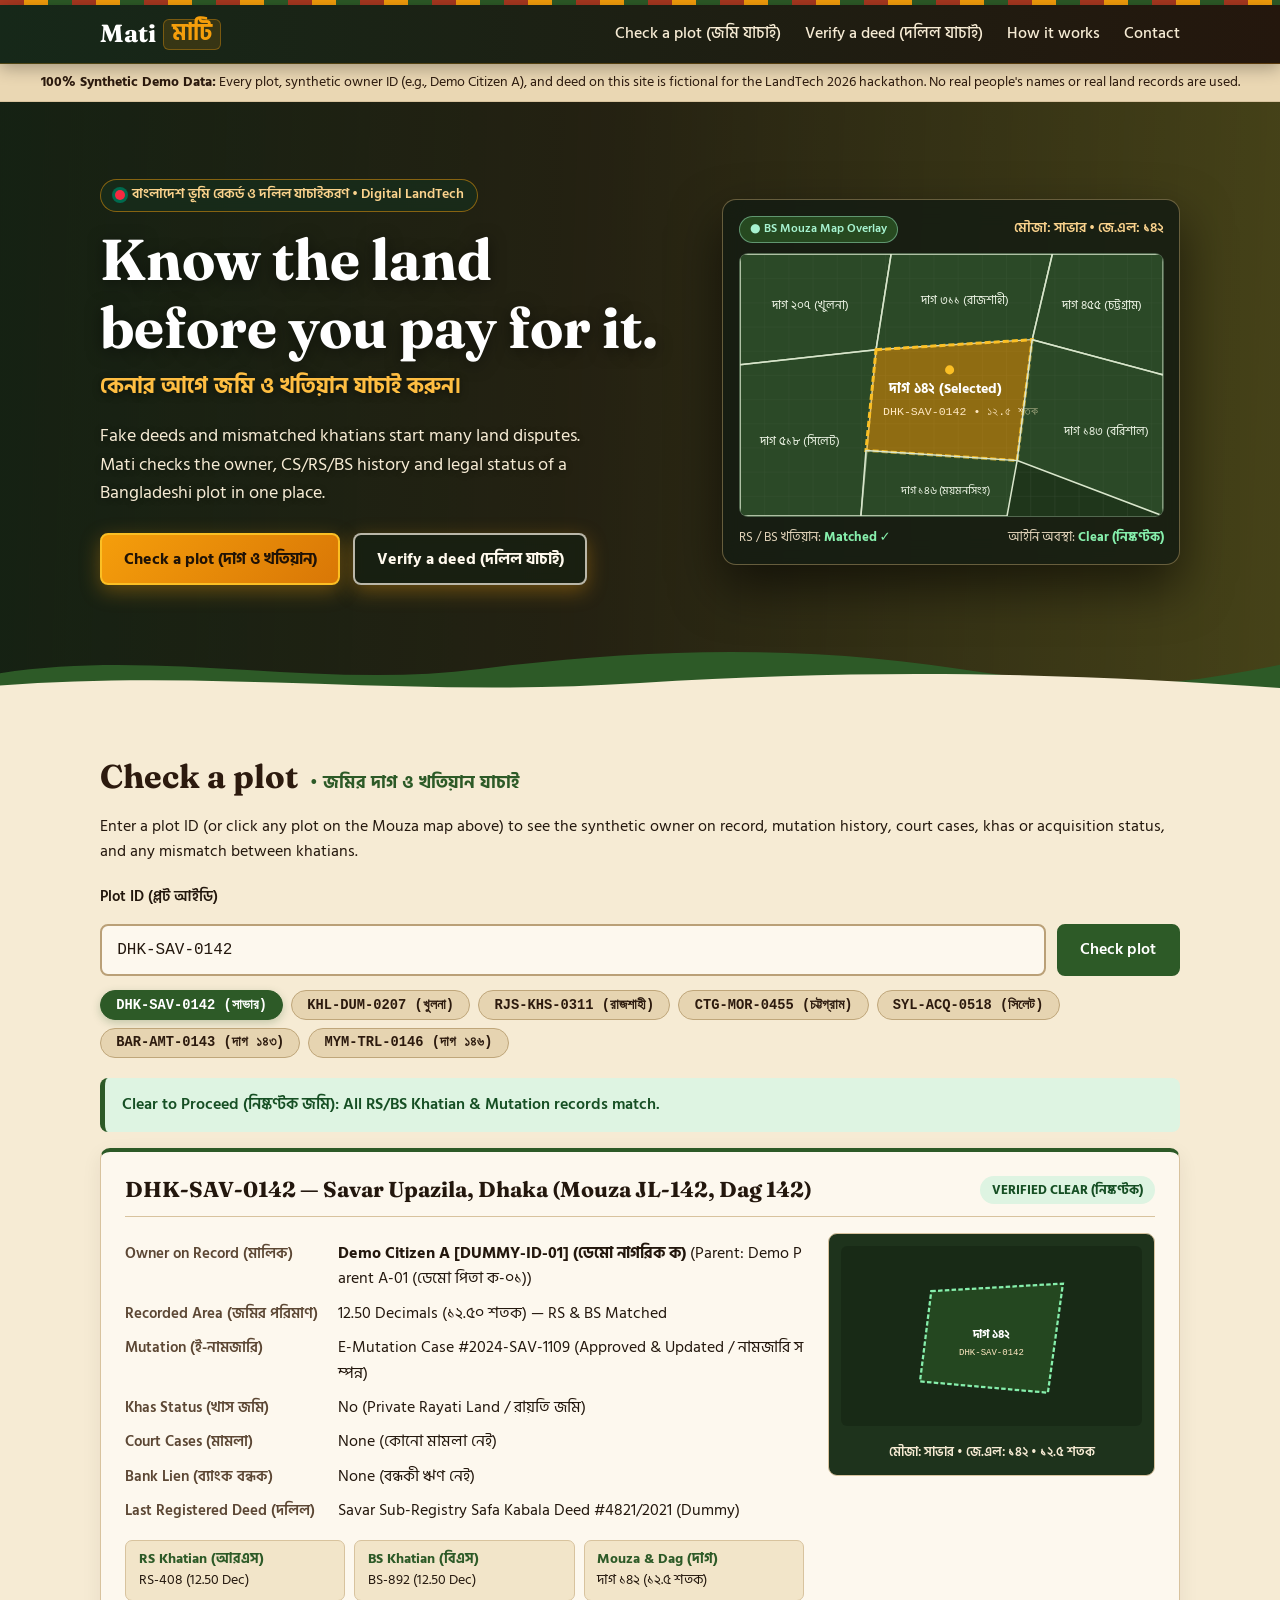
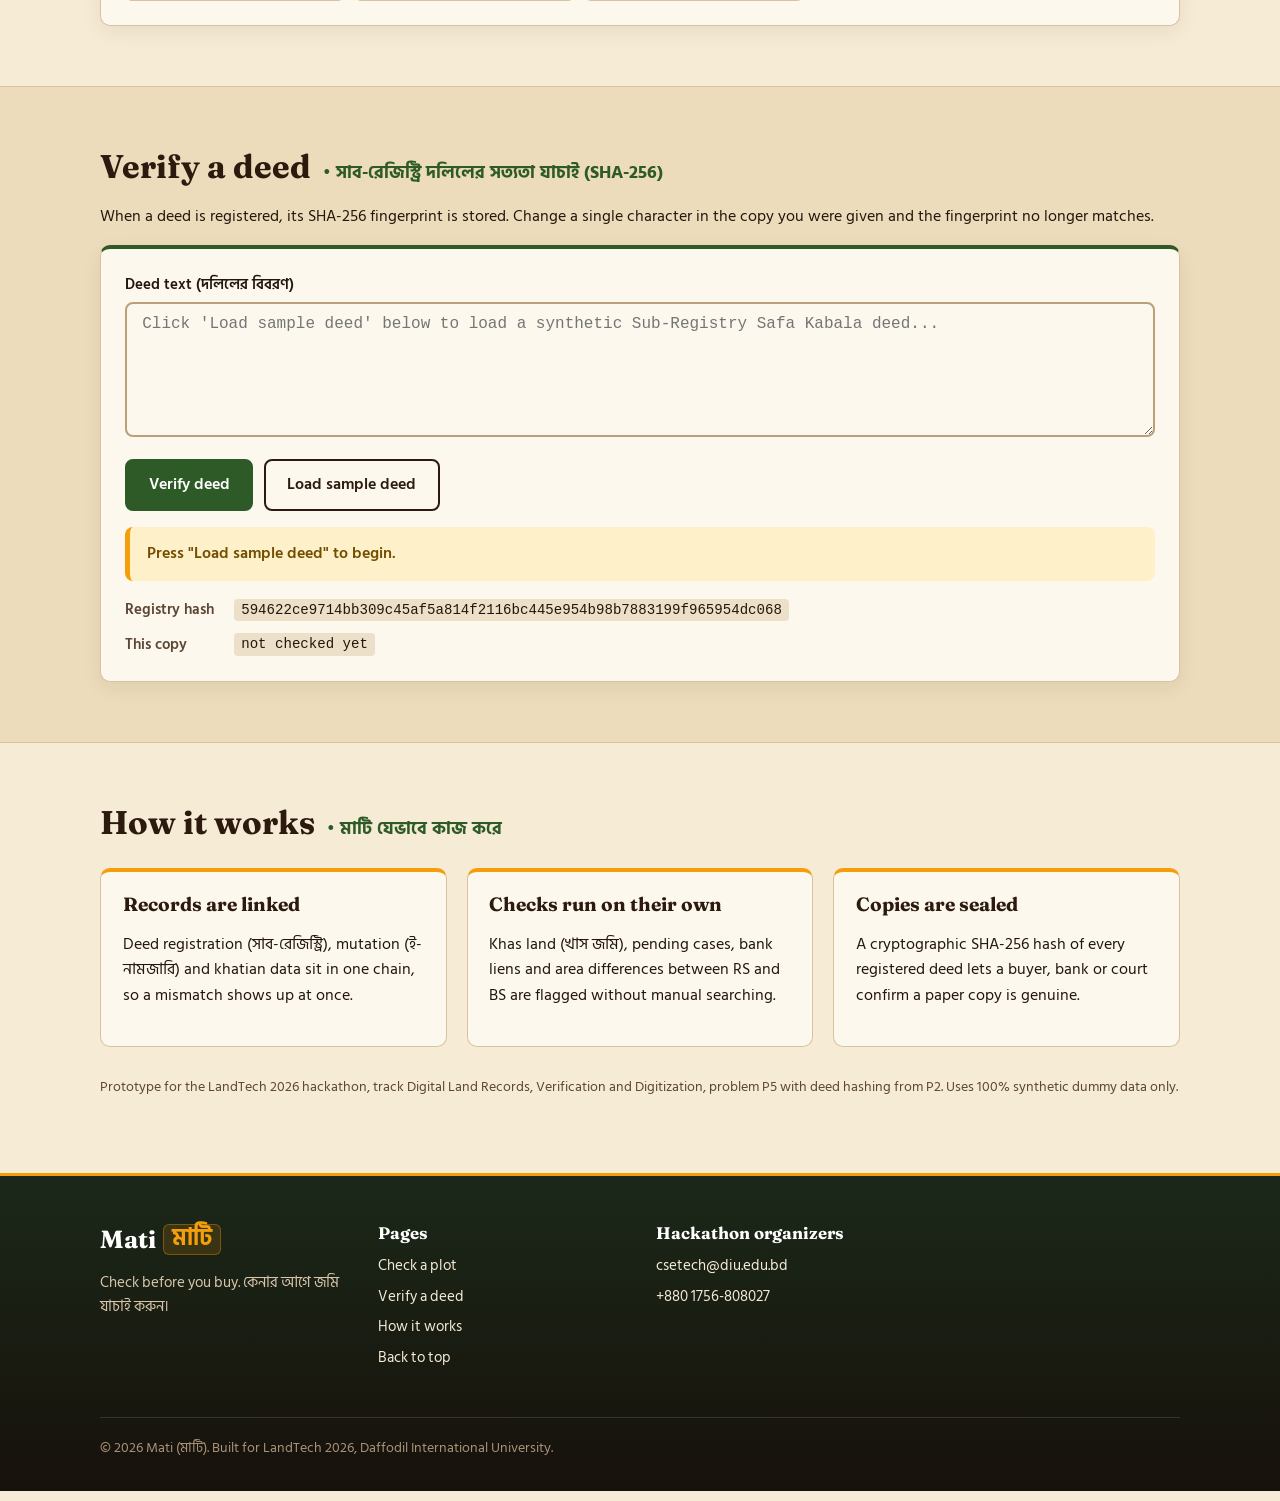
==== index.html @ 014e5dc6 "so this is the project" ====
<!doctype html>
<html lang="en">
<head>
  <meta charset="utf-8">
  <meta name="viewport" content="width=device-width,initial-scale=1">
  <title>Mati (মাটি): Check a plot before you buy | Bangladesh Land Records</title>
  <meta name="description" content="Mati lets buyers in Bangladesh check a plot's owner, mutation history, court cases and khas status, and verify a deed has not been altered.">
  <meta name="theme-color" content="#1e3522">
  <link rel="preconnect" href="https://fonts.googleapis.com">
  <link rel="preconnect" href="https://fonts.gstatic.com" crossorigin>
  <link href="https://fonts.googleapis.com/css2?family=Fraunces:opsz,wght@9..144,700&family=Hind+Siliguri:wght@400;500;600;700&display=swap" rel="stylesheet">

  <style>
    :root {
      /* Palette pulled directly from Golden Hour Rice Fields.png */
      --bd-forest: #182e1c;       /* Deep village tree canopy green */
      --bd-paddy: #2d5a27;        /* Rich paddy green */
      --bd-paddy-light: #4a7c36;  /* Sunlit rice field green */
      --bd-earth: #2c1a0e;        /* Deep alluvial soil brown */
      --bd-terracotta: #a83820;   /* Traditional clay / Lal Mati red */
      --bd-gold: #f59e0b;         /* Golden hour sun */
      --bd-gold-soft: #fbd38d;    /* Soft sunset glow */
      --cream-bg: #f6ebd4;        /* Warm parchment / Khatian paper */
      --cream-card: #fdf8ee;      /* Crisp card surface */
      --border-warm: #d8c39e;
      --text-main: #23170d;
      --text-muted: #5c4734;
      --ok-bg: #def4e2;
      --ok-text: #164f24;
      --warn-bg: #fef1c9;
      --warn-text: #734d00;
      --danger-bg: #fde0de;
      --danger-text: #821b1b;
    }

    *, *::before, *::after {
      box-sizing: border-box;
    }

    html {
      scroll-behavior: smooth;
    }

    body {
      margin: 0;
      font-family: 'Hind Siliguri', system-ui, -apple-system, sans-serif;
      background-color: var(--cream-bg);
      color: var(--text-main);
      line-height: 1.6;
    }

    h1, h2, h3, .logo {
      font-family: 'Fraunces', Georgia, serif;
      line-height: 1.18;
      margin-top: 0;
    }

    .wrap {
      max-width: 1120px;
      margin: 0 auto;
      padding: 0 1.25rem;
    }

    /* Traditional Bangladeshi Terracotta & Gold Top Accent Strip */
    .nakshi-strip {
      height: 5px;
      background: repeating-linear-gradient(
        90deg,
        var(--bd-terracotta) 0px,
        var(--bd-terracotta) 24px,
        var(--bd-gold) 24px,
        var(--bd-gold) 48px,
        var(--bd-paddy) 48px,
        var(--bd-paddy) 72px
      );
    }

    /* Header & Navigation */
    header {
      background: linear-gradient(90deg, #162819 0%, #24170d 100%);
      color: #fff;
      padding: 0.85rem 0;
      position: sticky;
      top: 0;
      z-index: 100;
      box-shadow: 0 4px 16px rgba(0, 0, 0, 0.3);
      border-bottom: 1px solid rgba(245, 158, 11, 0.25);
    }

    header .wrap {
      display: flex;
      align-items: center;
      justify-content: space-between;
      flex-wrap: wrap;
    }

    .logo {
      font-size: 1.55rem;
      font-weight: 700;
      color: #fff;
      text-decoration: none;
      display: inline-flex;
      align-items: center;
      gap: 0.45rem;
    }

    .logo span[lang="bn"] {
      color: var(--bd-gold);
      font-family: 'Hind Siliguri', sans-serif;
      font-weight: 700;
      font-size: 1.45rem;
      background: rgba(245, 158, 11, 0.14);
      padding: 0.05rem 0.5rem;
      border-radius: 6px;
      border: 1px solid rgba(245, 158, 11, 0.35);
    }

    #menu {
      display: none;
      background: transparent;
      color: #fff;
      border: 1px solid rgba(255, 255, 255, 0.4);
      padding: 0.35rem 0.75rem;
      border-radius: 6px;
      font-family: inherit;
      cursor: pointer;
    }

    nav ul {
      list-style: none;
      margin: 0;
      padding: 0;
      display: flex;
      gap: 1.5rem;
      align-items: center;
    }

    nav a {
      color: #f6ebd4;
      text-decoration: none;
      font-size: 0.98rem;
      font-weight: 500;
      transition: color 0.15s ease;
    }

    nav a:hover {
      color: var(--bd-gold);
    }

    /* Demo Notice Bar */
    .demo {
      margin: 0;
      background: #ead7b3;
      color: var(--bd-earth);
      text-align: center;
      font-size: 0.88rem;
      padding: 0.45rem 1rem;
      border-bottom: 1px solid var(--border-warm);
    }

    /* ==========================================================================
       HERO SECTION — Uses your "Golden Hour Rice Fields.png" as primary background!
       ========================================================================== */
    .hero {
      position: relative;
      background-color: #1f2e1b;
      background-image: 
        linear-gradient(
          92deg, 
          rgba(20, 32, 18, 0.90) 0%, 
          rgba(38, 28, 14, 0.72) 46%, 
          rgba(245, 158, 11, 0.18) 100%
        ),
        url('Golden Hour Rice Fields.png'),
        url('https://images.unsplash.com/photo-1500382017468-9049fed747ef?auto=format&fit=crop&w=1920&q=85');
      background-size: cover;
      background-position: center 42%;
      color: #fff9ed;
      padding: 4.8rem 0 7rem;
      overflow: hidden;
    }

    .hero-grid {
      display: grid;
      grid-template-columns: 1.12fr 0.88fr;
      gap: 2.5rem;
      align-items: center;
    }

    .bd-pill {
      display: inline-flex;
      align-items: center;
      gap: 0.45rem;
      background: rgba(24, 46, 28, 0.78);
      border: 1px solid rgba(245, 158, 11, 0.5);
      color: var(--bd-gold-soft);
      padding: 0.28rem 0.85rem;
      border-radius: 99px;
      font-size: 0.85rem;
      font-weight: 600;
      margin-bottom: 0.9rem;
      backdrop-filter: blur(6px);
    }

    .bd-flag-dot {
      width: 10px;
      height: 10px;
      border-radius: 50%;
      background: #f42a41;
      box-shadow: 0 0 0 3px #006a4e;
      display: inline-block;
    }

    .hero h1 {
      font-size: clamp(2.35rem, 4.5vw, 3.65rem);
      color: #ffffff;
      margin-bottom: 0.45rem;
      text-shadow: 0 3px 16px rgba(0, 0, 0, 0.5);
    }

    .hero p[lang="bn"] {
      color: #ffbe42;
      font-size: 1.4rem;
      font-weight: 700;
      margin: 0 0 0.9rem;
      text-shadow: 0 2px 8px rgba(0, 0, 0, 0.45);
    }

    .hero .lead {
      color: #f6ebd4;
      font-size: 1.1rem;
      max-width: 50ch;
      margin-bottom: 1.65rem;
      text-shadow: 0 1px 6px rgba(0, 0, 0, 0.4);
    }

    .hero-actions {
      display: flex;
      flex-wrap: wrap;
      gap: 0.8rem;
    }

    /* Buttons */
    .btn {
      display: inline-block;
      background: var(--bd-paddy);
      color: #fff;
      padding: 0.72rem 1.35rem;
      border-radius: 8px;
      text-decoration: none;
      font-weight: 600;
      font-family: inherit;
      font-size: 0.98rem;
      border: 2px solid var(--bd-paddy);
      cursor: pointer;
      transition: transform 0.12s ease, background 0.15s ease, box-shadow 0.15s ease;
    }

    .btn:hover {
      transform: translateY(-1px);
      background: #23471e;
    }

    .btn.alt {
      background: transparent;
      color: var(--bd-earth);
      border-color: var(--bd-earth);
    }

    /* Hero-specific Golden Hour buttons */
    .hero .btn {
      background: linear-gradient(135deg, #f59e0b 0%, #d97706 100%);
      color: #1f1206;
      border-color: #fbbf24;
      font-weight: 700;
      box-shadow: 0 6px 20px rgba(245, 158, 11, 0.35);
    }

    .hero .btn:hover {
      background: linear-gradient(135deg, #fbbf24 0%, #f59e0b 100%);
    }

    .hero .btn.alt {
      background: rgba(20, 32, 18, 0.65);
      color: #fff9ed;
      border-color: rgba(255, 248, 235, 0.7);
      backdrop-filter: blur(6px);
    }

    .hero .btn.alt:hover {
      background: rgba(255, 248, 235, 0.2);
    }

    /* Bangladeshi Mouza / Dag Map Card in Hero */
    .plot-card {
      background: rgba(20, 28, 18, 0.84);
      border: 1px solid rgba(251, 211, 141, 0.35);
      border-radius: 14px;
      padding: 0.95rem;
      box-shadow: 0 22px 50px rgba(0, 0, 0, 0.55);
      backdrop-filter: blur(12px);
      color: #f6ebd4;
    }

    .plot-card-header {
      display: flex;
      justify-content: space-between;
      align-items: center;
      font-size: 0.85rem;
      padding-bottom: 0.65rem;
      gap: 0.5rem;
      flex-wrap: wrap;
    }

    .badge-live {
      background: rgba(45, 90, 39, 0.75);
      color: #a7f3d0;
      border: 1px solid rgba(167, 243, 208, 0.45);
      padding: 0.18rem 0.65rem;
      border-radius: 99px;
      font-size: 0.76rem;
      font-weight: 600;
    }

    .mouza-title {
      color: var(--bd-gold-soft);
      font-weight: 600;
    }

    /* Top-down aerial plot texture inside the Mouza card */
    .plot-visual {
      border-radius: 9px;
      overflow: hidden;
      background-color: #274223;
      background-image: url('https://images.unsplash.com/photo-1500382017468-9049fed747ef?auto=format&fit=crop&w=900&q=80');
      background-size: cover;
      background-position: center;
      border: 1px solid rgba(255, 255, 255, 0.2);
      position: relative;
    }

    .mouza-svg {
      width: 100%;
      height: auto;
      display: block;
    }

    .mouza-poly {
      cursor: pointer;
      transition: fill 0.2s ease, stroke-width 0.2s ease, stroke 0.2s ease;
    }

    .mouza-poly:hover {
      fill: rgba(245, 158, 11, 0.42) !important;
      stroke: #fde047 !important;
      stroke-width: 2.5px !important;
    }

    .plot-card-footer {
      display: flex;
      justify-content: space-between;
      padding-top: 0.65rem;
      font-size: 0.83rem;
      color: #e2d4ba;
      flex-wrap: wrap;
      gap: 0.5rem;
    }

    .status-pill {
      font-weight: 700;
    }
    .status-pill.ok { color: #86efac; }
    .status-pill.warn { color: #fde047; }
    .status-pill.bad { color: #fca5a5; }

    /* Bottom Paddy Wave Divider */
    .paddy {
      position: absolute;
      bottom: -1px;
      left: 0;
      width: 100%;
      height: 58px;
      display: block;
    }

    /* Main Content Sections */
    section {
      padding: 3.75rem 0;
    }

    .section-head {
      display: flex;
      align-items: baseline;
      gap: 0.75rem;
      flex-wrap: wrap;
      margin-bottom: 0.35rem;
    }

    section h2 {
      font-size: 2.05rem;
      margin: 0;
      color: var(--bd-earth);
    }

    .bn-sub {
      color: var(--bd-paddy);
      font-weight: 700;
      font-size: 1.15rem;
    }

    .deed-s {
      background: #ecdcbb;
      border-top: 1px solid var(--border-warm);
      border-bottom: 1px solid var(--border-warm);
    }

    /* Forms & Inputs */
    #plot-form {
      display: flex;
      flex-wrap: wrap;
      gap: 0.65rem;
      margin: 1.25rem 0 0.9rem;
    }

    label {
      font-weight: 600;
      font-size: 0.95rem;
      display: block;
      margin-bottom: 0.25rem;
    }

    input#plot-id,
    textarea#deed-text {
      font-family: ui-monospace, SFMono-Regular, Menlo, Consolas, monospace;
      font-size: 1rem;
      padding: 0.72rem 0.95rem;
      border: 2px solid #baa077;
      border-radius: 8px;
      background: var(--cream-card);
      color: var(--text-main);
    }

    input#plot-id {
      flex: 1 1 260px;
    }

    textarea#deed-text {
      width: 100%;
      margin-bottom: 0.85rem;
      resize: vertical;
    }

    input#plot-id:focus,
    textarea#deed-text:focus {
      outline: 3px solid rgba(45, 90, 39, 0.35);
      border-color: var(--bd-paddy);
    }

    .form-actions {
      display: flex;
      flex-wrap: wrap;
      gap: 0.65rem;
    }

    /* Sample Plot Chips */
    .chips {
      display: flex;
      flex-wrap: wrap;
      gap: 0.5rem;
      margin-bottom: 1.25rem;
    }

    .chip {
      background: #e6d4b1;
      color: var(--bd-earth);
      border: 1px solid #bfa67a;
      border-radius: 99px;
      padding: 0.4rem 0.95rem;
      font-family: ui-monospace, monospace;
      font-size: 0.86rem;
      font-weight: 600;
      cursor: pointer;
      transition: all 0.15s ease;
    }

    .chip:hover,
    .chip.active {
      background: var(--bd-paddy);
      color: #ffffff;
      border-color: var(--bd-paddy);
      box-shadow: 0 3px 8px rgba(45, 90, 39, 0.25);
    }

    /* Status Messages & Output Cards */
    .msg {
      padding: 0.9rem 1.05rem;
      border-radius: 8px;
      margin: 1rem 0;
      font-weight: 600;
      border-left: 5px solid var(--bd-paddy);
      background: var(--cream-card);
    }

    .msg.warn {
      background: var(--warn-bg);
      color: var(--warn-text);
      border-left-color: var(--bd-gold);
    }

    .msg.ok {
      background: var(--ok-bg);
      color: var(--ok-text);
      border-left-color: var(--bd-paddy);
    }

    .msg.bad, .msg.err {
      background: var(--danger-bg);
      color: var(--danger-text);
      border-left-color: var(--bd-terracotta);
    }

    .card {
      background: var(--cream-card);
      border: 1px solid var(--border-warm);
      border-top: 4px solid var(--bd-paddy);
      border-radius: 10px;
      padding: 1.5rem;
      box-shadow: 0 6px 20px rgba(44, 24, 13, 0.07);
      margin-top: 1rem;
    }

    /* Plot Output Details Grid */
    .plot-result-grid {
      display: grid;
      grid-template-columns: 1.35fr 0.65fr;
      gap: 1.5rem;
      align-items: start;
    }

    .plot-header-bar {
      display: flex;
      justify-content: space-between;
      align-items: center;
      flex-wrap: wrap;
      gap: 0.5rem;
      border-bottom: 1px solid var(--border-warm);
      padding-bottom: 0.75rem;
      margin-bottom: 1rem;
    }

    .plot-header-bar h3 {
      margin: 0;
      font-size: 1.35rem;
    }

    .tag {
      display: inline-block;
      padding: 0.22rem 0.75rem;
      border-radius: 99px;
      font-size: 0.8rem;
      font-weight: 700;
    }
    .tag.ok { background: var(--ok-bg); color: var(--ok-text); }
    .tag.warn { background: var(--warn-bg); color: var(--warn-text); }
    .tag.bad { background: var(--danger-bg); color: var(--danger-text); }

    .khatian-chain {
      display: flex;
      gap: 0.55rem;
      flex-wrap: wrap;
      margin-top: 1rem;
    }

    .khatian-step {
      background: #f2e5c9;
      border: 1px solid var(--border-warm);
      border-radius: 7px;
      padding: 0.5rem 0.8rem;
      font-size: 0.85rem;
      flex: 1 1 115px;
    }

    .khatian-step strong {
      display: block;
      color: var(--bd-paddy);
    }

    .mini-plot-preview {
      background: #1e331c;
      border-radius: 9px;
      padding: 0.75rem;
      color: #f6ebd4;
      border: 1px solid var(--border-warm);
      text-align: center;
    }

    .mini-plot-preview svg {
      width: 100%;
      height: auto;
      border-radius: 6px;
      margin-bottom: 0.45rem;
      background-image: url('Golden Hour Rice Fields.png'), url('https://images.unsplash.com/photo-1500382017468-9049fed747ef?auto=format&fit=crop&w=600&q=75');
      background-size: cover;
      background-position: center;
    }

    dl {
      display: grid;
      grid-template-columns: max-content 1fr;
      gap: 0.55rem 1.25rem;
      margin: 0.5rem 0 0;
      align-items: baseline;
    }

    dt {
      font-weight: 600;
      color: var(--text-muted);
      font-size: 0.92rem;
    }

    dd {
      margin: 0;
      word-break: break-all;
    }

    code {
      background: #ece0c8;
      padding: 0.2rem 0.45rem;
      border-radius: 4px;
      font-size: 0.88rem;
      font-family: ui-monospace, SFMono-Regular, Menlo, Consolas, monospace;
    }

    /* How It Works Grid */
    .steps {
      display: grid;
      grid-template-columns: repeat(auto-fit, minmax(250px, 1fr));
      gap: 1.25rem;
      margin-top: 1.5rem;
    }

    .steps > div {
      background: var(--cream-card);
      border: 1px solid var(--border-warm);
      border-top: 4px solid var(--bd-gold);
      border-radius: 10px;
      padding: 1.35rem;
    }

    .steps h3 {
      font-size: 1.2rem;
      margin-bottom: 0.4rem;
      color: var(--bd-earth);
    }

    .note {
      margin-top: 1.75rem;
      font-size: 0.9rem;
      color: var(--text-muted);
    }

    /* Footer */
    footer {
      background: linear-gradient(180deg, #1b2819 0%, #17110b 100%);
      color: #d9c6aa;
      padding: 3rem 0 2rem;
      font-size: 0.95rem;
      border-top: 3px solid var(--bd-gold);
    }

    footer .wrap {
      display: grid;
      grid-template-columns: repeat(auto-fit, minmax(200px, 1fr));
      gap: 2rem;
    }

    footer h3 {
      color: #fff;
      font-size: 1.05rem;
      margin-bottom: 0.65rem;
    }

    footer ul {
      list-style: none;
      padding: 0;
      margin: 0;
    }

    footer li {
      margin-bottom: 0.4rem;
    }

    footer a {
      color: #f6ebd4;
      text-decoration: none;
    }

    footer a:hover {
      color: var(--bd-gold);
      text-decoration: underline;
    }

    footer .copy {
      grid-column: 1 / -1;
      border-top: 1px solid rgba(255, 255, 255, 0.12);
      padding-top: 1.25rem;
      margin: 0.5rem 0 0;
      font-size: 0.85rem;
      color: #a89478;
    }

    /* Responsive Mobile Layout */
    @media (max-width: 840px) {
      .hero-grid,
      .plot-result-grid {
        grid-template-columns: 1fr;
      }

      #menu {
        display: inline-block;
      }

      nav {
        display: none;
        width: 100%;
        padding-top: 0.75rem;
      }

      nav.open {
        display: block;
      }

      nav ul {
        flex-direction: column;
        gap: 0.65rem;
        align-items: flex-start;
      }

      dl {
        grid-template-columns: 1fr;
        gap: 0.2rem;
      }

      dd {
        margin-bottom: 0.6rem;
      }
    }
  </style>
</head>
<body id="top">
  <!-- Traditional Bangladeshi Terracotta, Gold & Paddy Green Accent Bar -->
  <div class="nakshi-strip" aria-hidden="true"></div>

  <header>
    <div class="wrap">
      <a class="logo" href="#top">Mati <span lang="bn">মাটি</span></a>
      <button id="menu" aria-expanded="false" aria-controls="nav" type="button">Menu</button>
      <nav id="nav" aria-label="Main">
        <ul>
          <li><a href="#plot">Check a plot (জমি যাচাই)</a></li>
          <li><a href="#deed">Verify a deed (দলিল যাচাই)</a></li>
          <li><a href="#how">How it works</a></li>
          <li><a href="#contact">Contact</a></li>
        </ul>
      </nav>
    </div>
  </header>

  <p class="demo" role="note">
    <strong>100% Synthetic Demo Data:</strong> Every plot, synthetic owner ID (e.g., Demo Citizen A), and deed on this site is fictional for the LandTech 2026 hackathon. No real people's names or real land records are used.
  </p>

  <main>
    <!-- Hero with your Golden Hour Rice Fields.png + Interactive Mouza Card -->
    <div class="hero">
      <div class="wrap hero-grid">
        <div class="hero-content">
          <div class="bd-pill">
            <span class="bd-flag-dot"></span>
            <span>বাংলাদেশ ভূমি রেকর্ড ও দলিল যাচাইকরণ • Digital LandTech</span>
          </div>
          <h1>Know the land<br>before you pay for it.</h1>
          <p lang="bn">কেনার আগে জমি ও খতিয়ান যাচাই করুন।</p>
          <p class="lead">Fake deeds and mismatched khatians start many land disputes. Mati checks the owner, CS/RS/BS history and legal status of a Bangladeshi plot in one place.</p>
          <div class="hero-actions">
            <a class="btn" href="#plot">Check a plot (দাগ ও খতিয়ান)</a>
            <a class="btn alt" href="#deed">Verify a deed (দলিল যাচাই)</a>
          </div>
        </div>

        <!-- Bangladeshi Mouza Map + Real Plot Card -->
        <div class="plot-showcase">
          <div class="plot-card">
            <div class="plot-card-header">
              <span class="badge-live" id="hero-survey-badge">● BS Mouza Map Overlay</span>
              <span class="mouza-title" id="hero-mouza-title" lang="bn">মৌজা: সাভার • জে.এল: ১৪২</span>
            </div>
            <div class="plot-visual">
              <svg viewBox="0 0 420 260" class="mouza-svg" aria-label="Interactive Bangladeshi Mouza Plot Map">
                <defs>
                  <pattern id="soil-grid" width="24" height="24" patternUnits="userSpaceOnUse">
                    <path d="M 24 0 L 0 0 0 24" fill="none" stroke="rgba(255,255,255,0.08)" stroke-width="1"/>
                  </pattern>
                </defs>
                <rect width="420" height="260" fill="rgba(20, 38, 18, 0.42)"/>
                <rect width="420" height="260" fill="url(#soil-grid)"/>

                <!-- All 7 Bangladeshi Plots (Ail / আইল Boundaries) - Every Plot is Hoverable & Clickable! -->
                <polygon class="mouza-poly" data-id="KHL-DUM-0207" points="0,0 150,0 135,95 0,110" fill="rgba(58, 95, 55, 0.45)" stroke="#d9e6cc" stroke-width="1.5"/>
                <text x="32" y="55" fill="#eef5e6" font-size="12" font-family="'Hind Siliguri', sans-serif" pointer-events="none">দাগ ২০৭ (খুলনা)</text>

                <polygon class="mouza-poly" data-id="RJS-KHS-0311" points="150,0 310,0 290,85 135,95" fill="rgba(67, 109, 63, 0.4)" stroke="#d9e6cc" stroke-width="1.5"/>
                <text x="180" y="50" fill="#eef5e6" font-size="12" font-family="'Hind Siliguri', sans-serif" pointer-events="none">দাগ ৩১১ (রাজশাহী)</text>

                <polygon class="mouza-poly" data-id="CTG-MOR-0455" points="310,0 420,0 420,120 290,85" fill="rgba(51, 83, 48, 0.5)" stroke="#d9e6cc" stroke-width="1.5"/>
                <text x="320" y="55" fill="#eef5e6" font-size="12" font-family="'Hind Siliguri', sans-serif" pointer-events="none">দাগ ৪৫৫ (চট্টগ্রাম)</text>

                <polygon class="mouza-poly" data-id="SYL-ACQ-0518" points="0,110 135,95 120,260 0,260" fill="rgba(75, 119, 70, 0.4)" stroke="#d9e6cc" stroke-width="1.5"/>
                <text x="20" y="190" fill="#eef5e6" font-size="12" font-family="'Hind Siliguri', sans-serif" pointer-events="none">দাগ ৫১৮ (সিলেট)</text>

                <!-- Highlighted Center Target Plot (Dag 142) -->
                <polygon id="active-plot-poly" class="mouza-poly" data-id="DHK-SAV-0142" points="135,95 290,85 275,205 125,195" fill="rgba(245, 158, 11, 0.48)" stroke="#fbbf24" stroke-width="3" stroke-dasharray="6,3"/>
                <circle cx="208" cy="115" r="4.5" fill="#fbbf24" pointer-events="none"/>
                <text id="hero-svg-dag" x="148" y="138" fill="#ffffff" font-weight="bold" font-size="14" font-family="'Hind Siliguri', sans-serif" pointer-events="none">দাগ ১৪২ (Selected)</text>
                <text id="hero-svg-sub" x="142" y="160" fill="#ffe8c2" font-size="11.5" font-family="monospace" pointer-events="none">DHK-SAV-0142 • ১২.৫ শতক</text>

                <!-- Dag 143 (Fixed: Added class="mouza-poly", data-id, and pointer-events="none") -->
                <polygon class="mouza-poly" data-id="BAR-AMT-0143" points="290,85 420,120 420,260 275,205" fill="rgba(58, 95, 55, 0.45)" stroke="#d9e6cc" stroke-width="1.5"/>
                <text x="322" y="180" fill="#eef5e6" font-size="12" font-family="'Hind Siliguri', sans-serif" pointer-events="none">দাগ ১৪৩ (বরিশাল)</text>

                <!-- Dag 146 (Fixed: Added class="mouza-poly", data-id, and pointer-events="none") -->
                <polygon class="mouza-poly" data-id="MYM-TRL-0146" points="125,195 275,205 265,260 120,260" fill="rgba(46, 74, 43, 0.5)" stroke="#d9e6cc" stroke-width="1.5"/>
                <text x="160" y="238" fill="#eef5e6" font-size="11" font-family="'Hind Siliguri', sans-serif" pointer-events="none">দাগ ১৪৬ (ময়মনসিংহ)</text>
              </svg>
            </div>
            <div class="plot-card-footer">
              <div><span>RS / BS খতিয়ান:</span> <strong id="hero-khatian-status" class="status-pill ok">Matched ✓</strong></div>
              <div><span>আইনি অবস্থা:</span> <strong id="hero-legal-status" class="status-pill ok">Clear (নিষ্কণ্টক)</strong></div>
            </div>
          </div>
        </div>
      </div>

      <svg class="paddy" viewBox="0 0 1200 70" preserveAspectRatio="none" aria-hidden="true">
        <path d="M0 40C150 10 300 60 450 35S750 5 900 35 1100 55 1200 30V70H0z" fill="#2d5a27"/>
        <path d="M0 55C200 35 380 70 600 52S1000 40 1200 58V70H0z" fill="#f6ebd4"/>
      </svg>
    </div>

    <!-- Section 1: Check a Plot -->
    <section id="plot">
      <div class="wrap">
        <div class="section-head">
          <h2>Check a plot</h2>
          <span class="bn-sub" lang="bn">• জমির দাগ ও খতিয়ান যাচাই</span>
        </div>
        <p>Enter a plot ID (or click any plot on the Mouza map above) to see the synthetic owner on record, mutation history, court cases, khas or acquisition status, and any mismatch between khatians.</p>
        <form id="plot-form" novalidate>
          <label for="plot-id" style="width:100%">Plot ID (প্লট আইডি)</label>
          <input id="plot-id" autocomplete="off" aria-describedby="plot-note" placeholder="e.g. DHK-SAV-0142">
          <button class="btn" type="submit">Check plot</button>
        </form>
        <div class="chips" aria-label="Sample plot IDs">
          <button class="chip" type="button" data-id="DHK-SAV-0142">DHK-SAV-0142 (সাভার)</button>
          <button class="chip" type="button" data-id="KHL-DUM-0207">KHL-DUM-0207 (খুলনা)</button>
          <button class="chip" type="button" data-id="RJS-KHS-0311">RJS-KHS-0311 (রাজশাহী)</button>
          <button class="chip" type="button" data-id="CTG-MOR-0455">CTG-MOR-0455 (চট্টগ্রাম)</button>
          <button class="chip" type="button" data-id="SYL-ACQ-0518">SYL-ACQ-0518 (সিলেট)</button>
          <button class="chip" type="button" data-id="BAR-AMT-0143">BAR-AMT-0143 (দাগ ১৪৩)</button>
          <button class="chip" type="button" data-id="MYM-TRL-0146">MYM-TRL-0146 (দাগ ১৪৬)</button>
        </div>
        <div id="plot-note" class="msg warn" role="status" aria-live="polite">Pick a sample plot to see a result. All records here use synthetic non-real identifiers.</div>
        <div id="plot-out" aria-live="polite"></div>
      </div>
    </section>

    <!-- Section 2: Verify a Deed -->
    <section id="deed" class="deed-s">
      <div class="wrap">
        <div class="section-head">
          <h2>Verify a deed</h2>
          <span class="bn-sub" lang="bn">• সাব-রেজিস্ট্রি দলিলের সত্যতা যাচাই (SHA-256)</span>
        </div>
        <p>When a deed is registered, its SHA-256 fingerprint is stored. Change a single character in the copy you were given and the fingerprint no longer matches.</p>
        <div class="card">
          <form id="deed-form" novalidate>
            <label for="deed-text">Deed text (দলিলের বিবরণ)</label>
            <textarea id="deed-text" rows="6" placeholder="Click 'Load sample deed' below to load a synthetic Sub-Registry Safa Kabala deed..."></textarea>
            <div class="form-actions">
              <button class="btn" type="submit">Verify deed</button>
              <button class="btn alt" id="deed-load" type="button">Load sample deed</button>
            </div>
          </form>
          <div id="deed-note" class="msg warn" role="status" aria-live="polite">Press "Load sample deed" to begin.</div>
          <dl>
            <dt>Registry hash</dt>
            <dd><code id="sealed">calculating</code></dd>
            <dt>This copy</dt>
            <dd><code id="calc">not checked yet</code></dd>
          </dl>
        </div>
      </div>
    </section>

    <!-- Section 3: How it Works -->
    <section id="how">
      <div class="wrap">
        <div class="section-head">
          <h2>How it works</h2>
          <span class="bn-sub" lang="bn">• মাটি যেভাবে কাজ করে</span>
        </div>
        <div class="steps">
          <div>
            <h3>Records are linked</h3>
            <p>Deed registration (সাব-রেজিস্ট্রি), mutation (ই-নামজারি) and khatian data sit in one chain, so a mismatch shows up at once.</p>
          </div>
          <div>
            <h3>Checks run on their own</h3>
            <p>Khas land (খাস জমি), pending cases, bank liens and area differences between RS and BS are flagged without manual searching.</p>
          </div>
          <div>
            <h3>Copies are sealed</h3>
            <p>A cryptographic SHA-256 hash of every registered deed lets a buyer, bank or court confirm a paper copy is genuine.</p>
          </div>
        </div>
        <p class="note">Prototype for the LandTech 2026 hackathon, track Digital Land Records, Verification and Digitization, problem P5 with deed hashing from P2. Uses 100% synthetic dummy data only.</p>
      </div>
    </section>
  </main>

  <footer id="contact">
    <div class="wrap">
      <div>
        <a class="logo" href="#top">Mati <span lang="bn">মাটি</span></a>
        <p>Check before you buy. কেনার আগে জমি যাচাই করুন।</p>
      </div>
      <div>
        <h3>Pages</h3>
        <ul>
          <li><a href="#plot">Check a plot</a></li>
          <li><a href="#deed">Verify a deed</a></li>
          <li><a href="#how">How it works</a></li>
          <li><a href="#top">Back to top</a></li>
        </ul>
      </div>
      <div>
        <h3>Hackathon organizers</h3>
        <ul>
          <li><a href="mailto:csetech@diu.edu.bd">csetech@diu.edu.bd</a></li>
          <li><a href="tel:+8801756808027">+880 1756-808027</a></li>
        </ul>
      </div>
      <p class="copy">&copy; <span id="yr">2026</span> Mati (মাটি). Built for LandTech 2026, Daffodil International University.</p>
    </div>
  </footer>

  <!-- All JavaScript Logic Included Here -->
  <script>
    (function () {
      // 1. Sample Bangladeshi Plot Database (100% Synthetic Non-Human Identifiers)
      const PLOTS = {
        "DHK-SAV-0142": {
          id: "DHK-SAV-0142",
          mouzaBn: "মৌজা: সাভার • জে.এল: ১৪২",
          dagBn: "দাগ ১৪২",
          areaBn: "১২.৫ শতক",
          location: "Savar Upazila, Dhaka (Mouza JL-142, Dag 142)",
          owner: "Demo Citizen A [DUMMY-ID-01] (ডেমো নাগরিক ক)",
          father: "Demo Parent A-01 (ডেমো পিতা ক-০১)",
          area: "12.50 Decimals (১২.৫০ শতক) — RS & BS Matched",
          rsKhatian: "RS-408 (12.50 Dec)",
          bsKhatian: "BS-892 (12.50 Dec)",
          mutation: "E-Mutation Case #2024-SAV-1109 (Approved & Updated / নামজারি সম্পন্ন)",
          khas: "No (Private Rayati Land / রায়তি জমি)",
          courtCase: "None (কোনো মামলা নেই)",
          bankLien: "None (বন্ধকী ঋণ নেই)",
          deedRef: "Savar Sub-Registry Safa Kabala Deed #4821/2021 (Dummy)",
          verdict: "ok",
          verdictTitle: "Clear to Proceed (নিষ্কণ্টক জমি): All RS/BS Khatian & Mutation records match.",
          heroKhatian: "Matched ✓",
          heroLegal: "Clear (নিষ্কণ্টক)",
          polyPoints: "120,60 295,50 275,195 105,180"
        },
        "KHL-DUM-0207": {
          id: "KHL-DUM-0207",
          mouzaBn: "মৌজা: ডুমুরিয়া • জে.এল: ৮৮",
          dagBn: "দাগ ২০৭",
          areaBn: "১৮.০ শতক (অমিল)",
          location: "Dumuria Upazila, Khulna (Mouza JL-88, Dag 207)",
          owner: "Demo Citizen B [DUMMY-ID-02] (ডেমো নাগরিক খ)",
          father: "Demo Parent B-02 (ডেমো পিতা খ-০২)",
          area: "RS: 14.00 Decimals vs. BS: 18.00 Decimals (4.00 Dec Excess!)",
          rsKhatian: "RS-215 (14.00 Dec)",
          bsKhatian: "BS-512 (18.00 Dec)",
          mutation: "Mutation Pending Verification (পরিমাণগত অমিল)",
          khas: "No",
          courtCase: "Dummy Civil Suit #89/2025 at Khulna Court (সীমানা বিরোধ মামলা)",
          bankLien: "None",
          deedRef: "Dumuria Sub-Registry Deed #1904/2019 (Dummy)",
          verdict: "warn",
          verdictTitle: "Caution (সতর্কতা): Area mismatch between RS (14 dec) and BS (18 dec) khatians + active boundary suit.",
          heroKhatian: "Mismatch (RS≠BS)",
          heroLegal: "Court Suit #89/25",
          polyPoints: "85,45 310,65 260,205 95,190"
        },
        "RJS-KHS-0311": {
          id: "RJS-KHS-0311",
          mouzaBn: "মৌজা: পবা • জে.এল: ৫৪",
          dagBn: "দাগ ৩১১",
          areaBn: "২২.০ শতক (খাস)",
          location: "Paba Upazila, Rajshahi (Mouza JL-54, Dag 311)",
          owner: "State Khas Record [KHATIAN-01] (সরকারি খাস খতিয়ান নং ১)",
          father: "N/A (State Owned / সরকারি সম্পত্তি)",
          area: "22.00 Decimals (২২.০০ শতক)",
          rsKhatian: "RS-01 (Govt. Khas)",
          bsKhatian: "BS-01 (Govt. Khas Khatian #1)",
          mutation: "Blocked — Forged private mutation attempt rejected in 2023",
          khas: "YES — Listed in Khatian No. 1 (সরকারি খাস জমি, ক্রয়-বিক্রয় আইনত দণ্ডনীয়)",
          courtCase: "Khas Recovery Notice Issued (Dummy Record)",
          bankLien: "N/A",
          deedRef: "Fake Unregistered Stamp claimed by seller (Dummy)",
          verdict: "bad",
          verdictTitle: "DO NOT BUY (ক্রয় নিষিদ্ধ): This plot is Government Khas Land (খতিয়ান নং ১). Private sale is illegal.",
          heroKhatian: "Khatian #1 (Khas)",
          heroLegal: "সরকারি খাস জমি!",
          polyPoints: "140,40 320,40 290,200 110,200"
        },
        "CTG-MOR-0455": {
          id: "CTG-MOR-0455",
          mouzaBn: "মৌজা: সীতাকুণ্ড • জে.এল: ১০৩",
          dagBn: "দাগ ৪৫৫",
          areaBn: "৯.৭৫ শতক (ব্যাংক ঋণ)",
          location: "Sitakunda, Chattogram (Mouza JL-103, Dag 455)",
          owner: "Demo Citizen C [DUMMY-ID-04] (ডেমো নাগরিক গ)",
          father: "Demo Parent C-04 (ডেমো পিতা গ-০৪)",
          area: "9.75 Decimals (৯.৭৫ শতক) — RS & BS Matched",
          rsKhatian: "RS-712 (9.75 Dec)",
          bsKhatian: "BS-1204 (9.75 Dec)",
          mutation: "Mutation #2020-CTG-441 (Valid - Dummy)",
          khas: "No",
          courtCase: "Dummy Artha Rin Adalat Case #312/2025 (অর্থ ঋণ আদালত মামলা)",
          bankLien: "ACTIVE MORTGAGE — Demo Bank PLC (মূল দলিল ব্যাংকে দায়বদ্ধ)",
          deedRef: "Sitakunda Sub-Registry Deed #7732/2020 (Dummy)",
          verdict: "warn",
          verdictTitle: "Hold Payment (ব্যাংক বন্ধক): Plot is mortgaged to Demo Bank PLC with an active Artha Rin Adalat case.",
          heroKhatian: "Matched ✓",
          heroLegal: "Bank Mortgage Lien",
          polyPoints: "100,55 280,45 315,185 125,195"
        },
        "SYL-ACQ-0518": {
          id: "SYL-ACQ-0518",
          mouzaBn: "মৌজা: দক্ষিণ সুরমা • জে.এল: ৭৬",
          dagBn: "দাগ ৫১৮",
          areaBn: "১৫.০ শতক (অধিগ্রহণকৃত)",
          location: "Dakshin Surma, Sylhet (Mouza JL-76, Dag 518)",
          owner: "Demo Citizen D [DUMMY-ID-05] (ডেমো নাগরিক ঘ) — Under Acquisition",
          father: "Demo Parent D-05 (ডেমো পিতা ঘ-০৫)",
          area: "15.00 Decimals (১৫.০০ শতক)",
          rsKhatian: "RS-309 (15.00 Dec)",
          bsKhatian: "BS-615 (15.00 Dec)",
          mutation: "Frozen by Acquisition Section (Dummy LA Case #07/2025-26)",
          khas: "No, but Compulsory Govt. Acquisition in progress (ভূমি অধিগ্রহণ চলমান)",
          courtCase: "Section 4 & Section 8 Notice served under Acquisition Act 2017 (Dummy)",
          bankLien: "None",
          deedRef: "Sylhet Sadar Deed #3310/2018 (Dummy)",
          verdict: "bad",
          verdictTitle: "STOP (হস্তান্তর স্থগিত): Land is under Government Highway Acquisition (Dummy LA Case #07/2025-26).",
          heroKhatian: "Frozen (LA Notice)",
          heroLegal: "সরকারি অধিগ্রহণ!",
          polyPoints: "95,70 305,55 295,190 115,185"
        },
        "BAR-AMT-0143": {
          id: "BAR-AMT-0143",
          mouzaBn: "মৌজা: আমতলী • জে.এল: ১৪৩",
          dagBn: "দাগ ১৪৩",
          areaBn: "১০.০ শতক",
          location: "Amtali, Barguna, Barishal (Mouza JL-143, Dag 143)",
          owner: "Demo Citizen E [DUMMY-ID-06] (ডেমো নাগরিক ঙ)",
          father: "Demo Parent E-06 (ডেমো পিতা ঙ-০৬)",
          area: "10.00 Decimals (১০.০০ শতক) — RS & BS Matched",
          rsKhatian: "RS-510 (10.00 Dec)",
          bsKhatian: "BS-940 (10.00 Dec)",
          mutation: "E-Mutation Case #2025-BAR-302 (Approved & Updated / নামজারি সম্পন্ন)",
          khas: "No (Private Rayati Land / রায়তি জমি)",
          courtCase: "None (কোনো মামলা নেই)",
          bankLien: "None (বন্ধকী ঋণ নেই)",
          deedRef: "Sub-Registry Safa Kabala Deed #2109/2023 (Dummy)",
          verdict: "ok",
          verdictTitle: "Clear to Proceed (নিষ্কণ্টক জমি): All RS/BS Khatian & Mutation records match.",
          heroKhatian: "Matched ✓",
          heroLegal: "Clear (নিষ্কণ্টক)",
          polyPoints: "130,50 310,60 285,195 110,185"
        },
        "MYM-TRL-0146": {
          id: "MYM-TRL-0146",
          mouzaBn: "মৌজা: ত্রিশাল • জে.এল: ১৪৬",
          dagBn: "দাগ ১৪৬",
          areaBn: "১৬.৫ শতক (ডাবল বিক্রি!)",
          location: "Trishal, Mymensingh (Mouza JL-146, Dag 146)",
          owner: "Demo Citizen F [DUMMY-ID-07] (ডেমো নাগরিক চ) — Disputed",
          father: "Demo Parent F-07 (ডেমো পিতা চ-০৭)",
          area: "16.50 Decimals (১৬.৫০ শতক)",
          rsKhatian: "RS-604 (16.50 Dec)",
          bsKhatian: "BS-1108 (16.50 Dec)",
          mutation: "Conflicting Mutation Applications Detected (একই দাগে ২টি নামজারি আবেদন!)",
          khas: "No",
          courtCase: "Dummy Title Fraud Suit #114/2026 (জাল দলিল ও ডাবল বিক্রি মামলা)",
          bankLien: "None",
          deedRef: "Two Conflicting Deeds Registered in 2024 (#5501 & #5892 - Dummy)",
          verdict: "bad",
          verdictTitle: "DOUBLE-SELLING ALERT (একই জমি দুইবার বিক্রি!): Multiple conflicting deeds detected on Dag 146.",
          heroKhatian: "Conflict (2 Deeds)",
          heroLegal: "ডাবল বিক্রি ঝুঁকি!",
          polyPoints: "90,65 300,55 280,195 105,190"
        }
      };

      // 2. Sample Official Registered Deed Text (Using Synthetic Non-Human Placeholders)
      const SAMPLE_DEED =
`SAFA KABALA DEED (সাফ কবলা দলিল — DUMMY TEST RECORD)
Deed No: 4821/2021-DUMMY | Sub-Registry Office: Savar, Dhaka
Date of Registration: 14 November 2021
Plot ID: DHK-SAV-0142 | Mouza: Savar (JL No. 142)
Khatian: RS-408, BS-892, Mutation Khatian-1109 | Dag No: 142
Total Land Area Transferred: 12.50 Decimals (বারো দশমিক পাঁচ শূন্য শতক)
Seller (দাতা): Demo Seller X [DUMMY-SELLER-01], Parent: Demo Parent X-01
Buyer (গ্রহীতা): Demo Citizen A [DUMMY-ID-01], Parent: Demo Parent A-01
Consideration Value: BDT 35,00,000/- (Thirty-Five Lakh Taka Only)`;

      // DOM Elements
      const menuBtn = document.getElementById('menu');
      const nav = document.getElementById('nav');
      const plotForm = document.getElementById('plot-form');
      const plotInput = document.getElementById('plot-id');
      const plotNote = document.getElementById('plot-note');
      const plotOut = document.getElementById('plot-out');
      const chips = document.querySelectorAll('.chip');
      const mouzaPolys = document.querySelectorAll('.mouza-poly');

      // Hero Map Elements
      const heroMouzaTitle = document.getElementById('hero-mouza-title');
      const heroSvgDag = document.getElementById('hero-svg-dag');
      const heroSvgSub = document.getElementById('hero-svg-sub');
      const heroKhatianStatus = document.getElementById('hero-khatian-status');
      const heroLegalStatus = document.getElementById('hero-legal-status');

      // Deed Elements
      const deedForm = document.getElementById('deed-form');
      const deedText = document.getElementById('deed-text');
      const deedLoadBtn = document.getElementById('deed-load');
      const deedNote = document.getElementById('deed-note');
      const sealedCode = document.getElementById('sealed');
      const calcCode = document.getElementById('calc');

      // Mobile Menu Toggle
      if (menuBtn && nav) {
        menuBtn.addEventListener('click', () => {
          const expanded = menuBtn.getAttribute('aria-expanded') === 'true';
          menuBtn.setAttribute('aria-expanded', String(!expanded));
          nav.classList.toggle('open', !expanded);
        });
      }

      // Update Hero Map Card when a plot is selected
      function updateHeroCard(rec) {
        if (!rec) return;
        heroMouzaTitle.textContent = rec.mouzaBn;
        heroSvgDag.textContent = `${rec.dagBn} (Selected)`;
        heroSvgSub.textContent = `${rec.id} • ${rec.areaBn}`;
        heroKhatianStatus.textContent = rec.heroKhatian;
        heroKhatianStatus.className = `status-pill ${rec.verdict}`;
        heroLegalStatus.textContent = rec.heroLegal;
        heroLegalStatus.className = `status-pill ${rec.verdict}`;

        mouzaPolys.forEach(poly => {
          if (poly.getAttribute('data-id') === rec.id) {
            poly.setAttribute('fill', 'rgba(245, 158, 11, 0.52)');
            poly.setAttribute('stroke', '#fbbf24');
            poly.setAttribute('stroke-width', '3');
            poly.setAttribute('stroke-dasharray', '6,3');
          } else {
            poly.setAttribute('fill', 'rgba(58, 95, 55, 0.45)');
            poly.setAttribute('stroke', '#d9e6cc');
            poly.setAttribute('stroke-width', '1.5');
            poly.removeAttribute('stroke-dasharray');
          }
        });
      }

      // Render Plot Lookup Result
      function checkPlot(rawId) {
        const id = (rawId || '').trim().toUpperCase();
        plotInput.value = id;

        chips.forEach(c => {
          c.classList.toggle('active', c.getAttribute('data-id') === id);
        });

        if (!id) {
          plotNote.className = 'msg warn';
          plotNote.textContent = 'Please enter a Plot ID or pick one of the sample buttons above.';
          plotOut.innerHTML = '';
          return;
        }

        const rec = PLOTS[id];
        if (!rec) {
          plotNote.className = 'msg bad';
          plotNote.textContent = `No plot found for ID "${id}". Try one of the 7 sample Plot IDs above.`;
          plotOut.innerHTML = '';
          return;
        }

        updateHeroCard(rec);

        plotNote.className = `msg ${rec.verdict}`;
        plotNote.textContent = rec.verdictTitle;

        const strokeColor = rec.verdict === 'ok' ? '#86efac' : (rec.verdict === 'warn' ? '#fde047' : '#fca5a5');
        const fillColor = rec.verdict === 'ok' ? 'rgba(45, 90, 39, 0.62)' : (rec.verdict === 'warn' ? 'rgba(245, 158, 11, 0.58)' : 'rgba(168, 56, 32, 0.65)');

        plotOut.innerHTML = `
          <div class="card">
            <div class="plot-header-bar">
              <h3>${rec.id} — ${rec.location}</h3>
              <span class="tag ${rec.verdict}">${rec.verdict === 'ok' ? 'VERIFIED CLEAR (নিষ্কণ্টক)' : (rec.verdict === 'warn' ? 'DISCREPANCY / LIEN (সতর্কতা)' : 'HIGH RISK / BLOCKED (ঝুঁকিপূর্ণ)')}</span>
            </div>
            <div class="plot-result-grid">
              <div>
                <dl>
                  <dt>Owner on Record (মালিক)</dt>
                  <dd><strong>${rec.owner}</strong> (Parent: ${rec.father})</dd>
                  <dt>Recorded Area (জমির পরিমাণ)</dt>
                  <dd>${rec.area}</dd>
                  <dt>Mutation (ই-নামজারি)</dt>
                  <dd>${rec.mutation}</dd>
                  <dt>Khas Status (খাস জমি)</dt>
                  <dd>${rec.khas}</dd>
                  <dt>Court Cases (মামলা)</dt>
                  <dd>${rec.courtCase}</dd>
                  <dt>Bank Lien (ব্যাংক বন্ধক)</dt>
                  <dd>${rec.bankLien}</dd>
                  <dt>Last Registered Deed (দলিল)</dt>
                  <dd>${rec.deedRef}</dd>
                </dl>
                <div class="khatian-chain">
                  <div class="khatian-step"><strong>RS Khatian (আরএস)</strong>${rec.rsKhatian}</div>
                  <div class="khatian-step"><strong>BS Khatian (বিএস)</strong>${rec.bsKhatian}</div>
                  <div class="khatian-step"><strong>Mouza & Dag (দাগ)</strong>${rec.dagBn} (${rec.areaBn})</div>
                </div>
              </div>
              <div class="mini-plot-preview">
                <svg viewBox="0 0 400 240" aria-label="Cadastral plot boundary preview">
                  <rect width="400" height="240" fill="rgba(20, 35, 18, 0.52)"/>
                  <polygon points="${rec.polyPoints}" fill="${fillColor}" stroke="${strokeColor}" stroke-width="3" stroke-dasharray="6,3"/>
                  <text x="200" y="122" text-anchor="middle" fill="#ffffff" font-weight="bold" font-size="16" font-family="'Hind Siliguri', sans-serif">${rec.dagBn}</text>
                  <text x="200" y="145" text-anchor="middle" fill="#ffe8c2" font-size="12" font-family="monospace">${rec.id}</text>
                </svg>
                <div style="font-size:0.84rem; color:#f6ebd4; font-weight:600;" lang="bn">${rec.mouzaBn} • ${rec.areaBn}</div>
              </div>
            </div>
          </div>
        `;
      }

      // Form & Chip Listeners
      plotForm.addEventListener('submit', e => {
        e.preventDefault();
        checkPlot(plotInput.value);
      });

      chips.forEach(chip => {
        chip.addEventListener('click', () => {
          checkPlot(chip.getAttribute('data-id'));
        });
      });

      mouzaPolys.forEach(poly => {
        poly.addEventListener('click', () => {
          const id = poly.getAttribute('data-id');
          if (id) {
            checkPlot(id);
            document.getElementById('plot').scrollIntoView({ behavior: 'smooth' });
          }
        });
      });

      // 3. SHA-256 Deed Verification Logic
      async function sha256(str) {
        const normalized = str.replace(/\r\n/g, '\n').trim();
        if (window.crypto && window.crypto.subtle) {
          const buf = new TextEncoder().encode(normalized);
          const hashBuf = await window.crypto.subtle.digest('SHA-256', buf);
          return Array.from(new Uint8Array(hashBuf))
            .map(b => b.toString(16).padStart(2, '0'))
            .join('');
        }
        let h1 = 0xdeadbeef ^ normalized.length, h2 = 0x41c6ce57 ^ normalized.length;
        for (let i = 0, ch; i < normalized.length; i++) {
          ch = normalized.charCodeAt(i);
          h1 = Math.imul(h1 ^ ch, 2654435761);
          h2 = Math.imul(h2 ^ ch, 1597334677);
        }
        h1 = Math.imul(h1 ^ (h1 >>> 16), 2246822507) ^ Math.imul(h2 ^ (h2 >>> 13), 3266489909);
        h2 = Math.imul(h2 ^ (h2 >>> 16), 2246822507) ^ Math.imul(h1 ^ (h1 >>> 13), 3266489909);
        return (h1 >>> 0).toString(16).padStart(8, '0').repeat(4) + (h2 >>> 0).toString(16).padStart(8, '0').repeat(4);
      }

      let officialHash = '';

      async function initSealedHash() {
        officialHash = await sha256(SAMPLE_DEED);
        sealedCode.textContent = officialHash;
      }

      initSealedHash();

      deedLoadBtn.addEventListener('click', async () => {
        deedText.value = SAMPLE_DEED;
        const currentHash = await sha256(deedText.value);
        calcCode.textContent = currentHash;
        deedNote.className = 'msg ok';
        deedNote.textContent = 'Sample registered deed loaded (মূল দলিল লোড হয়েছে). Hash matches the Sub-Registry record! Try changing a single digit (like 12.50 to 22.50) to see tampering detection.';
      });

      deedForm.addEventListener('submit', async e => {
        e.preventDefault();
        if (!deedText.value.trim()) {
          deedNote.className = 'msg warn';
          deedNote.textContent = 'Paste deed text or click "Load sample deed" first.';
          calcCode.textContent = 'empty';
          return;
        }
        const currentHash = await sha256(deedText.value);
        calcCode.textContent = currentHash;

        if (currentHash === officialHash) {
          deedNote.className = 'msg ok';
          deedNote.textContent = 'Authentic Deed Verified ✓ (আসল দলিল) — The SHA-256 fingerprint matches the sealed Sub-Registry record.';
        } else {
          deedNote.className = 'msg bad';
          deedNote.textContent = 'TAMPERED DEED DETECTED ✗ (জাল বা পরিবর্তিত দলিল!) — This copy does not match the official registry hash!';
        }
      });

      deedText.addEventListener('input', async () => {
        if (!deedText.value.trim()) return;
        const currentHash = await sha256(deedText.value);
        calcCode.textContent = currentHash;
        if (currentHash === officialHash) {
          deedNote.className = 'msg ok';
          deedNote.textContent = 'Authentic Deed Verified ✓ (আসল দলিল) — Fingerprint matches the Sub-Registry record.';
        } else {
          deedNote.className = 'msg bad';
          deedNote.textContent = 'TAMPERED DEED DETECTED ✗ (দলিলের তথ্য পরিবর্তন করা হয়েছে!) — Hash mismatch!';
        }
      });

      // Load initial sample plot automatically
      checkPlot('DHK-SAV-0142');
    })();
  </script>
</body>
</html>
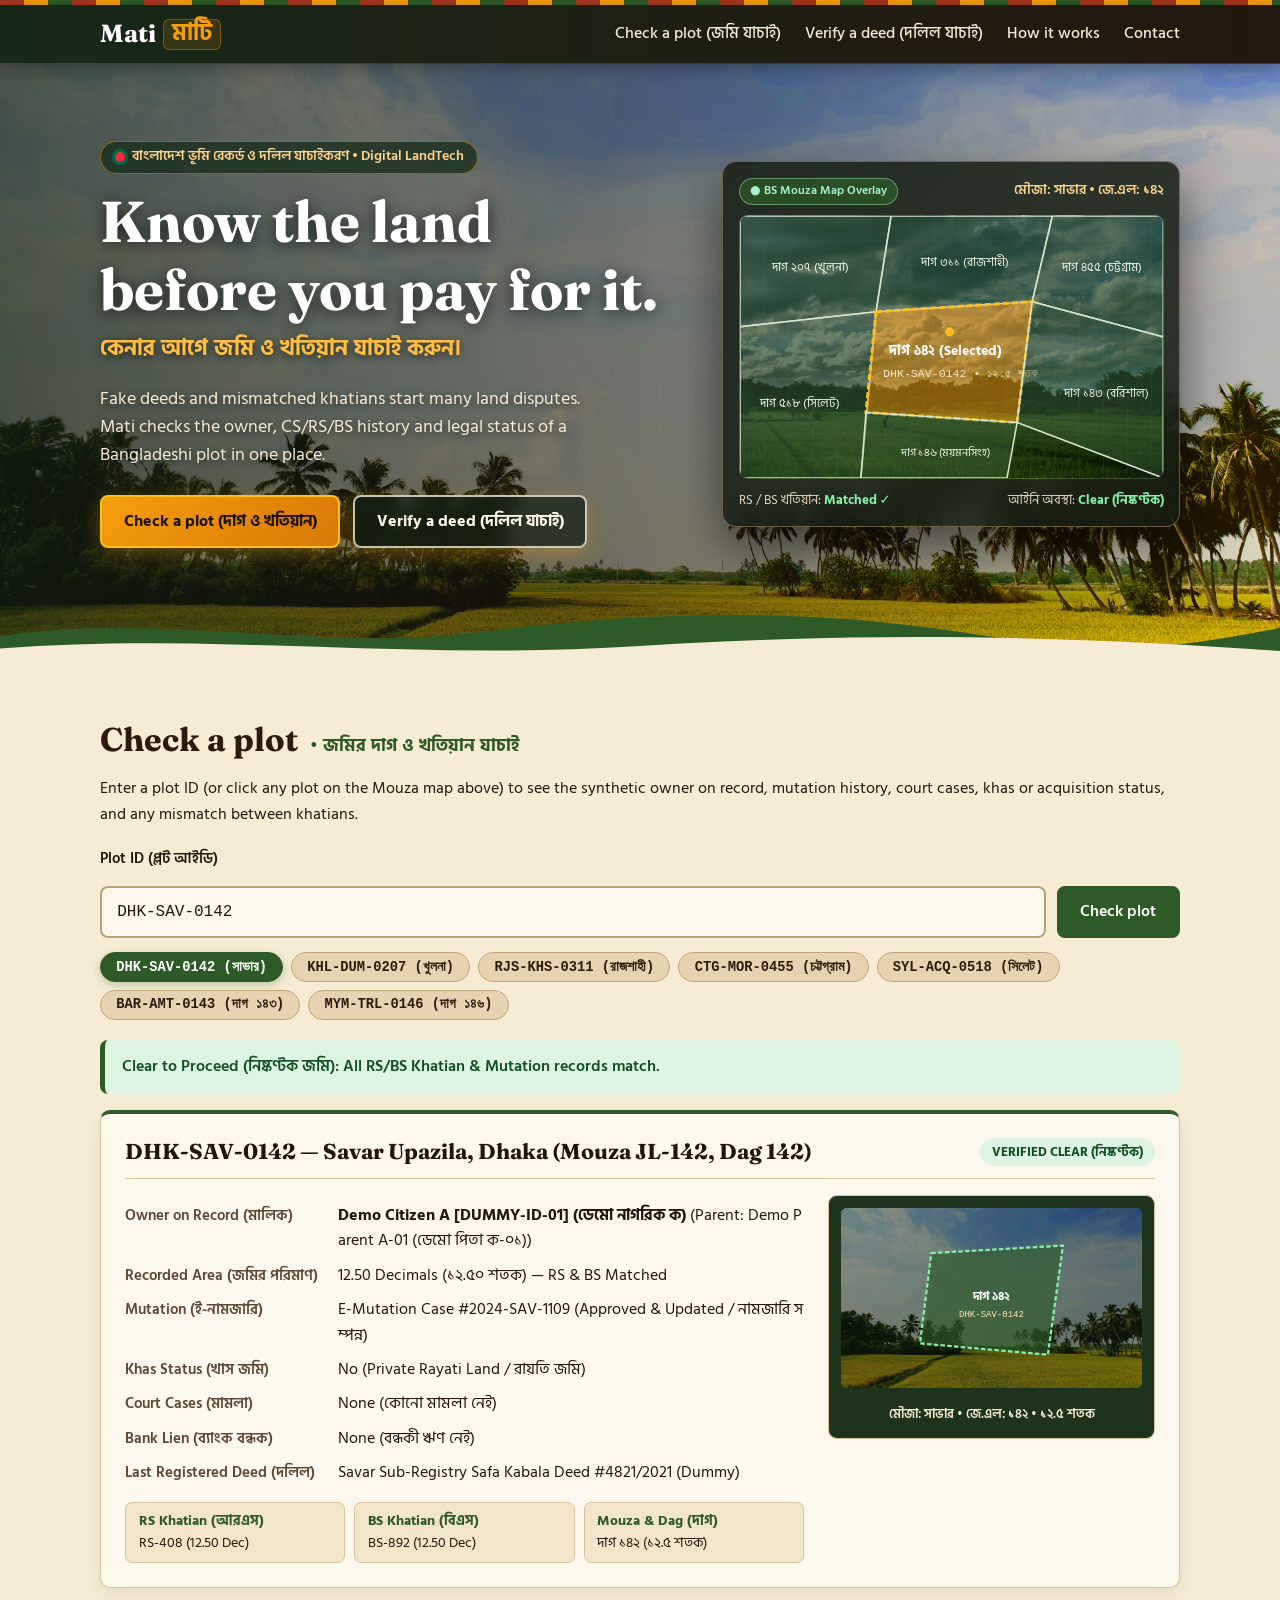
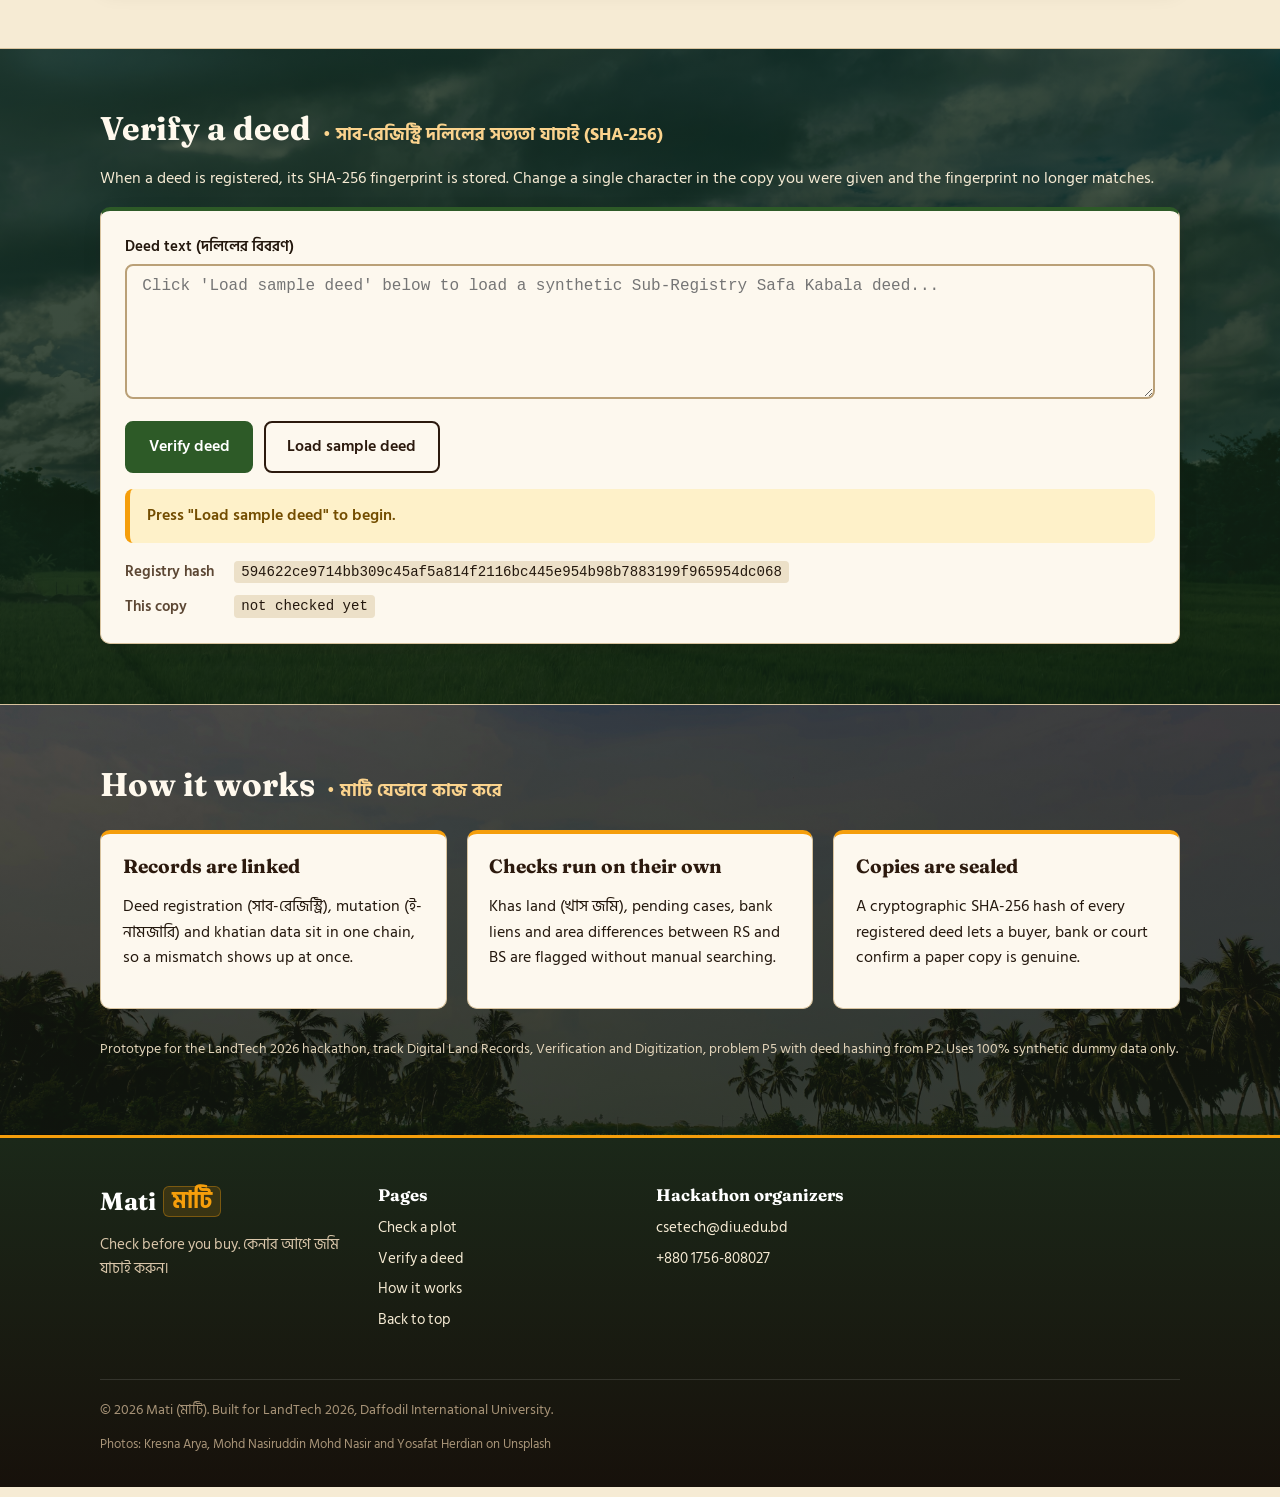
==== commit d45e591a: "and this is the final project" ====
--- a/index.html
+++ b/index.html
@@ -6,9 +6,15 @@
   <title>Mati (মাটি): Check a plot before you buy | Bangladesh Land Records</title>
   <meta name="description" content="Mati lets buyers in Bangladesh check a plot's owner, mutation history, court cases and khas status, and verify a deed has not been altered.">
   <meta name="theme-color" content="#1e3522">
+  <link rel="icon" type="image/svg+xml" href="gemini-svg.svg">
   <link rel="preconnect" href="https://fonts.googleapis.com">
   <link rel="preconnect" href="https://fonts.gstatic.com" crossorigin>
   <link href="https://fonts.googleapis.com/css2?family=Fraunces:opsz,wght@9..144,700&family=Hind+Siliguri:wght@400;500;600;700&display=swap" rel="stylesheet">
+
+  <!-- Preload primary local hero images -->
+  <link rel="preload" as="image" href="hero-1.jpg">
+  <link rel="preload" as="image" href="hero-2.jpg">
+  <link rel="preload" as="image" href="hero-3.jpg">
 
   <style>
     :root {
@@ -147,40 +153,98 @@
       color: var(--bd-gold);
     }
 
-    /* Demo Notice Bar */
-    .demo {
-      margin: 0;
-      background: #ead7b3;
-      color: var(--bd-earth);
-      text-align: center;
-      font-size: 0.88rem;
-      padding: 0.45rem 1rem;
-      border-bottom: 1px solid var(--border-warm);
-    }
-
-    /* ==========================================================================
-       HERO SECTION — Uses your "Golden Hour Rice Fields.png" as primary background!
-       ========================================================================== */
+    /* Hero section and auto-fitting background layers */
     .hero {
       position: relative;
       background-color: #1f2e1b;
-      background-image: 
-        linear-gradient(
-          92deg, 
-          rgba(20, 32, 18, 0.90) 0%, 
-          rgba(38, 28, 14, 0.72) 46%, 
-          rgba(245, 158, 11, 0.18) 100%
-        ),
-        url('Golden Hour Rice Fields.png'),
-        url('https://images.unsplash.com/photo-1500382017468-9049fed747ef?auto=format&fit=crop&w=1920&q=85');
-      background-size: cover;
-      background-position: center 42%;
+      background-image: linear-gradient(
+        92deg,
+        rgba(20, 32, 18, 0.90) 0%,
+        rgba(38, 28, 14, 0.75) 46%,
+        rgba(24, 46, 28, 0.85) 100%
+      );
       color: #fff9ed;
       padding: 4.8rem 0 7rem;
       overflow: hidden;
     }
 
+    .hero-bg {
+      position: absolute;
+      inset: 0;
+      z-index: 0;
+      pointer-events: none;
+    }
+
+    /* Auto-fit rule: scales any aspect ratio smoothly while keeping the horizon centered */
+    .hero-slide {
+      position: absolute;
+      inset: 0;
+      width: 100%;
+      height: 100%;
+      background-size: cover;
+      background-position: center 52%;
+      background-repeat: no-repeat;
+      opacity: 0;
+      transition: opacity 1s ease-in-out;
+      will-change: opacity;
+    }
+
+    .hero-slide.active {
+      opacity: 1;
+    }
+
+    /* Default CSS slides (work immediately even before JS runs) */
+    .hero-slide-1 {
+      background-image:
+        linear-gradient(
+          92deg,
+          rgba(20, 32, 18, 0.76) 0%,
+          rgba(38, 28, 14, 0.54) 48%,
+          rgba(245, 158, 11, 0.14) 100%
+        ),
+        url('hero-1.jpg'),
+        url('images/hero-1.jpg'),
+        url('images/img_2.jpg'),
+        url('images/img_2.png');
+    }
+
+    .hero-slide-2 {
+      background-image:
+        linear-gradient(
+          92deg,
+          rgba(16, 26, 15, 0.84) 0%,
+          rgba(28, 22, 12, 0.66) 52%,
+          rgba(20, 32, 18, 0.45) 100%
+        ),
+        url('hero-2.jpg'),
+        url('images/hero-2.jpg'),
+        url('images/img_3.jpg'),
+        url('images/img_3.png');
+    }
+
+    .hero-slide-3 {
+      background-image:
+        linear-gradient(
+          92deg,
+          rgba(20, 32, 18, 0.76) 0%,
+          rgba(38, 28, 14, 0.54) 48%,
+          rgba(245, 158, 11, 0.14) 100%
+        ),
+        url('hero-3.jpg'),
+        url('images/hero-3.jpg'),
+        url('images/img_5.jpg'),
+        url('images/img_5.png');
+    }
+
+    @media (prefers-reduced-motion: reduce) {
+      .hero-slide {
+        transition: none;
+      }
+    }
+
     .hero-grid {
+      position: relative;
+      z-index: 1;
       display: grid;
       grid-template-columns: 1.12fr 0.88fr;
       gap: 2.5rem;
@@ -215,7 +279,7 @@
       font-size: clamp(2.35rem, 4.5vw, 3.65rem);
       color: #ffffff;
       margin-bottom: 0.45rem;
-      text-shadow: 0 3px 16px rgba(0, 0, 0, 0.5);
+      text-shadow: 0 3px 16px rgba(0, 0, 0, 0.65);
     }
 
     .hero p[lang="bn"] {
@@ -223,7 +287,7 @@
       font-size: 1.4rem;
       font-weight: 700;
       margin: 0 0 0.9rem;
-      text-shadow: 0 2px 8px rgba(0, 0, 0, 0.45);
+      text-shadow: 0 2px 10px rgba(0, 0, 0, 0.65);
     }
 
     .hero .lead {
@@ -231,7 +295,7 @@
       font-size: 1.1rem;
       max-width: 50ch;
       margin-bottom: 1.65rem;
-      text-shadow: 0 1px 6px rgba(0, 0, 0, 0.4);
+      text-shadow: 0 2px 8px rgba(0, 0, 0, 0.65);
     }
 
     .hero-actions {
@@ -281,9 +345,9 @@
     }
 
     .hero .btn.alt {
-      background: rgba(20, 32, 18, 0.65);
+      background: rgba(20, 32, 18, 0.72);
       color: #fff9ed;
-      border-color: rgba(255, 248, 235, 0.7);
+      border-color: rgba(255, 248, 235, 0.75);
       backdrop-filter: blur(6px);
     }
 
@@ -327,14 +391,19 @@
       font-weight: 600;
     }
 
-    /* Top-down aerial plot texture inside the Mouza card */
+    /* Local plot texture inside the Mouza card */
     .plot-visual {
       border-radius: 9px;
       overflow: hidden;
       background-color: #274223;
-      background-image: url('https://images.unsplash.com/photo-1500382017468-9049fed747ef?auto=format&fit=crop&w=900&q=80');
+      background-image:
+        url('hero-3.jpg'),
+        url('images/hero-3.jpg'),
+        url('images/img_5.jpg'),
+        url('images/img_5.png');
       background-size: cover;
-      background-position: center;
+      background-position: center 55%;
+      background-repeat: no-repeat;
       border: 1px solid rgba(255, 255, 255, 0.2);
       position: relative;
     }
@@ -381,6 +450,7 @@
       width: 100%;
       height: 58px;
       display: block;
+      z-index: 1;
     }
 
     /* Main Content Sections */
@@ -408,10 +478,66 @@
       font-size: 1.15rem;
     }
 
+    /* Verify a deed section: auto-fit fixed hero-3.jpg with dark-green overlay */
     .deed-s {
-      background: #ecdcbb;
+      background-color: #182e1c;
+      background-image:
+        linear-gradient(
+          180deg,
+          rgba(20, 42, 24, 0.78) 0%,
+          rgba(16, 34, 19, 0.84) 100%
+        ),
+        url('hero-3.jpg'),
+        url('images/hero-3.jpg'),
+        url('images/img_5.jpg'),
+        url('images/img_5.png');
+      background-size: cover;
+      background-position: center 52%;
+      background-repeat: no-repeat;
       border-top: 1px solid var(--border-warm);
       border-bottom: 1px solid var(--border-warm);
+    }
+
+    .deed-s h2 {
+      color: #fff9ed;
+    }
+
+    .deed-s .bn-sub {
+      color: var(--bd-gold-soft);
+    }
+
+    .deed-s .wrap > p {
+      color: #f6ebd4;
+    }
+
+    /* How it works section: auto-fit fixed hero-1.jpg with dark overlay */
+    #how {
+      background-color: #1f1a14;
+      background-image:
+        linear-gradient(
+          180deg,
+          rgba(22, 18, 14, 0.76) 0%,
+          rgba(18, 24, 16, 0.82) 100%
+        ),
+        url('hero-1.jpg'),
+        url('images/hero-1.jpg'),
+        url('images/img_2.jpg'),
+        url('images/img_2.png');
+      background-size: cover;
+      background-position: center 52%;
+      background-repeat: no-repeat;
+    }
+
+    #how h2 {
+      color: #fff9ed;
+    }
+
+    #how .bn-sub {
+      color: var(--bd-gold-soft);
+    }
+
+    #how .note {
+      color: #e2d4ba;
     }
 
     /* Forms & Inputs */
@@ -527,6 +653,7 @@
       padding: 1.5rem;
       box-shadow: 0 6px 20px rgba(44, 24, 13, 0.07);
       margin-top: 1rem;
+      color: var(--text-main);
     }
 
     /* Plot Output Details Grid */
@@ -599,9 +726,15 @@
       height: auto;
       border-radius: 6px;
       margin-bottom: 0.45rem;
-      background-image: url('Golden Hour Rice Fields.png'), url('https://images.unsplash.com/photo-1500382017468-9049fed747ef?auto=format&fit=crop&w=600&q=75');
+      background-color: #274223;
+      background-image:
+        url('hero-1.jpg'),
+        url('images/hero-1.jpg'),
+        url('images/img_2.jpg'),
+        url('images/img_2.png');
       background-size: cover;
-      background-position: center;
+      background-position: center 55%;
+      background-repeat: no-repeat;
     }
 
     dl {
@@ -645,6 +778,7 @@
       border-top: 4px solid var(--bd-gold);
       border-radius: 10px;
       padding: 1.35rem;
+      color: var(--text-main);
     }
 
     .steps h3 {
@@ -709,11 +843,25 @@
       color: #a89478;
     }
 
-    /* Responsive Mobile Layout */
+    footer .credits {
+      grid-column: 1 / -1;
+      margin: -1.25rem 0 0;
+      font-size: 0.82rem;
+      color: #a89478;
+    }
+
+    /* Responsive Mobile Layout & Mobile Photo Auto-Fit */
     @media (max-width: 840px) {
       .hero-grid,
       .plot-result-grid {
         grid-template-columns: 1fr;
+      }
+
+      /* Keep horizon & paddy field balanced on tall phone screens */
+      .hero-slide,
+      .deed-s,
+      #how {
+        background-position: center 60%;
       }
 
       #menu {
@@ -766,13 +914,15 @@
     </div>
   </header>
 
-  <p class="demo" role="note">
-    <strong>100% Synthetic Demo Data:</strong> Every plot, synthetic owner ID (e.g., Demo Citizen A), and deed on this site is fictional for the LandTech 2026 hackathon. No real people's names or real land records are used.
-  </p>
-
   <main>
-    <!-- Hero with your Golden Hour Rice Fields.png + Interactive Mouza Card -->
+    <!-- Hero with stacked cross-fading background layers + Interactive Mouza Card -->
     <div class="hero">
+      <div class="hero-bg" id="hero-bg" aria-hidden="true">
+        <div class="hero-slide hero-slide-1 active"></div>
+        <div class="hero-slide hero-slide-2"></div>
+        <div class="hero-slide hero-slide-3"></div>
+      </div>
+
       <div class="wrap hero-grid">
         <div class="hero-content">
           <div class="bd-pill">
@@ -805,7 +955,7 @@
                 <rect width="420" height="260" fill="rgba(20, 38, 18, 0.42)"/>
                 <rect width="420" height="260" fill="url(#soil-grid)"/>
 
-                <!-- All 7 Bangladeshi Plots (Ail / আইল Boundaries) - Every Plot is Hoverable & Clickable! -->
+                <!-- All 7 Bangladeshi Plots (Ail / আইল Boundaries) -->
                 <polygon class="mouza-poly" data-id="KHL-DUM-0207" points="0,0 150,0 135,95 0,110" fill="rgba(58, 95, 55, 0.45)" stroke="#d9e6cc" stroke-width="1.5"/>
                 <text x="32" y="55" fill="#eef5e6" font-size="12" font-family="'Hind Siliguri', sans-serif" pointer-events="none">দাগ ২০৭ (খুলনা)</text>
 
@@ -824,11 +974,11 @@
                 <text id="hero-svg-dag" x="148" y="138" fill="#ffffff" font-weight="bold" font-size="14" font-family="'Hind Siliguri', sans-serif" pointer-events="none">দাগ ১৪২ (Selected)</text>
                 <text id="hero-svg-sub" x="142" y="160" fill="#ffe8c2" font-size="11.5" font-family="monospace" pointer-events="none">DHK-SAV-0142 • ১২.৫ শতক</text>
 
-                <!-- Dag 143 (Fixed: Added class="mouza-poly", data-id, and pointer-events="none") -->
+                <!-- Dag 143 -->
                 <polygon class="mouza-poly" data-id="BAR-AMT-0143" points="290,85 420,120 420,260 275,205" fill="rgba(58, 95, 55, 0.45)" stroke="#d9e6cc" stroke-width="1.5"/>
                 <text x="322" y="180" fill="#eef5e6" font-size="12" font-family="'Hind Siliguri', sans-serif" pointer-events="none">দাগ ১৪৩ (বরিশাল)</text>
 
-                <!-- Dag 146 (Fixed: Added class="mouza-poly", data-id, and pointer-events="none") -->
+                <!-- Dag 146 -->
                 <polygon class="mouza-poly" data-id="MYM-TRL-0146" points="125,195 275,205 265,260 120,260" fill="rgba(46, 74, 43, 0.5)" stroke="#d9e6cc" stroke-width="1.5"/>
                 <text x="160" y="238" fill="#eef5e6" font-size="11" font-family="'Hind Siliguri', sans-serif" pointer-events="none">দাগ ১৪৬ (ময়মনসিংহ)</text>
               </svg>
@@ -951,12 +1101,129 @@
         </ul>
       </div>
       <p class="copy">&copy; <span id="yr">2026</span> Mati (মাটি). Built for LandTech 2026, Daffodil International University.</p>
+      <p class="credits">Photos: Kresna Arya, Mohd Nasiruddin Mohd Nasir and Yosafat Herdian on Unsplash</p>
     </div>
   </footer>
 
   <!-- All JavaScript Logic Included Here -->
   <script>
     (function () {
+      // =========================================================================
+      // 0. HERO ROTATION & AUTO-FIT IMAGE SETTINGS (Edit speed or add photos here)
+      // =========================================================================
+      const ROTATION_INTERVAL_MS = 3000; // 3000 = 3 seconds per photo
+
+      // Each entry is a slide. It tries the first path that exists in your folder.
+      // To add a 4th or 5th photo, just add another array line like: ['hero-4.jpg', 'images/img_4.jpg']
+      const HERO_SLIDE_CANDIDATES = [
+        { paths: ['hero-1.jpg', 'images/hero-1.jpg', 'images/img_2.jpg', 'images/img_2.png'], bright: false },
+        { paths: ['hero-2.jpg', 'images/hero-2.jpg', 'images/img_3.jpg', 'images/img_3.png'], bright: true  },
+        { paths: ['hero-3.jpg', 'images/hero-3.jpg', 'images/img_5.jpg', 'images/img_5.png'], bright: false },
+        { paths: ['images/img_1.jpg', 'images/img_1.png'], bright: false },
+        { paths: ['images/img_4.jpg', 'images/img_4.png'], bright: false }
+      ];
+
+      const heroBg = document.getElementById('hero-bg');
+      const reducedMotionQuery = window.matchMedia('(prefers-reduced-motion: reduce)');
+      let slides = document.querySelectorAll('.hero-slide');
+      let activeSlideIndex = 0;
+      let slideTimer = null;
+
+      // Helper: test which local image file actually exists without console errors
+      function findFirstWorkingPath(paths) {
+        return new Promise(resolve => {
+          let idx = 0;
+          function tryNext() {
+            if (idx >= paths.length) {
+              resolve(null);
+              return;
+            }
+            const currentPath = paths[idx++];
+            const img = new Image();
+            img.onload = () => resolve(currentPath);
+            img.onerror = tryNext;
+            img.src = currentPath;
+          }
+          tryNext();
+        });
+      }
+
+      // Automatically build slides for any extra photos found in HERO_SLIDE_CANDIDATES
+      async function initDynamicSlides() {
+        const resolvedSlides = [];
+        for (let i = 0; i < HERO_SLIDE_CANDIDATES.length; i++) {
+          const foundPath = await findFirstWorkingPath(HERO_SLIDE_CANDIDATES[i].paths);
+          if (foundPath) {
+            resolvedSlides.push({
+              path: foundPath,
+              bright: HERO_SLIDE_CANDIDATES[i].bright
+            });
+          }
+        }
+
+        // If at least one local image was found, rebuild the slide layers cleanly
+        if (resolvedSlides.length > 0 && heroBg) {
+          heroBg.innerHTML = '';
+          resolvedSlides.forEach((item, index) => {
+            const div = document.createElement('div');
+            div.className = 'hero-slide' + (index === 0 ? ' active' : '');
+            const overlay = item.bright
+              ? 'linear-gradient(92deg, rgba(16, 26, 15, 0.84) 0%, rgba(28, 22, 12, 0.66) 52%, rgba(20, 32, 18, 0.45) 100%)'
+              : 'linear-gradient(92deg, rgba(20, 32, 18, 0.76) 0%, rgba(38, 28, 14, 0.54) 48%, rgba(245, 158, 11, 0.14) 100%)';
+            div.style.backgroundImage = `${overlay}, url('${item.path}')`;
+            heroBg.appendChild(div);
+          });
+          slides = heroBg.querySelectorAll('.hero-slide');
+          activeSlideIndex = 0;
+        }
+      }
+
+      function showNextSlide() {
+        if (slides.length < 2) return;
+        slides[activeSlideIndex].classList.remove('active');
+        activeSlideIndex = (activeSlideIndex + 1) % slides.length;
+        slides[activeSlideIndex].classList.add('active');
+      }
+
+      function startRotation() {
+        if (reducedMotionQuery.matches || document.hidden || slideTimer || slides.length < 2) {
+          return;
+        }
+        slideTimer = window.setInterval(showNextSlide, ROTATION_INTERVAL_MS);
+      }
+
+      function stopRotation() {
+        if (slideTimer) {
+          window.clearInterval(slideTimer);
+          slideTimer = null;
+        }
+      }
+
+      document.addEventListener('visibilitychange', () => {
+        if (document.hidden) {
+          stopRotation();
+        } else {
+          startRotation();
+        }
+      });
+
+      if (reducedMotionQuery.addEventListener) {
+        reducedMotionQuery.addEventListener('change', e => {
+          if (e.matches) {
+            stopRotation();
+            slides.forEach((s, idx) => s.classList.toggle('active', idx === 0));
+            activeSlideIndex = 0;
+          } else {
+            startRotation();
+          }
+        });
+      }
+
+      initDynamicSlides().then(() => {
+        startRotation();
+      });
+      startRotation();
+
       // 1. Sample Bangladeshi Plot Database (100% Synthetic Non-Human Identifiers)
       const PLOTS = {
         "DHK-SAV-0142": {
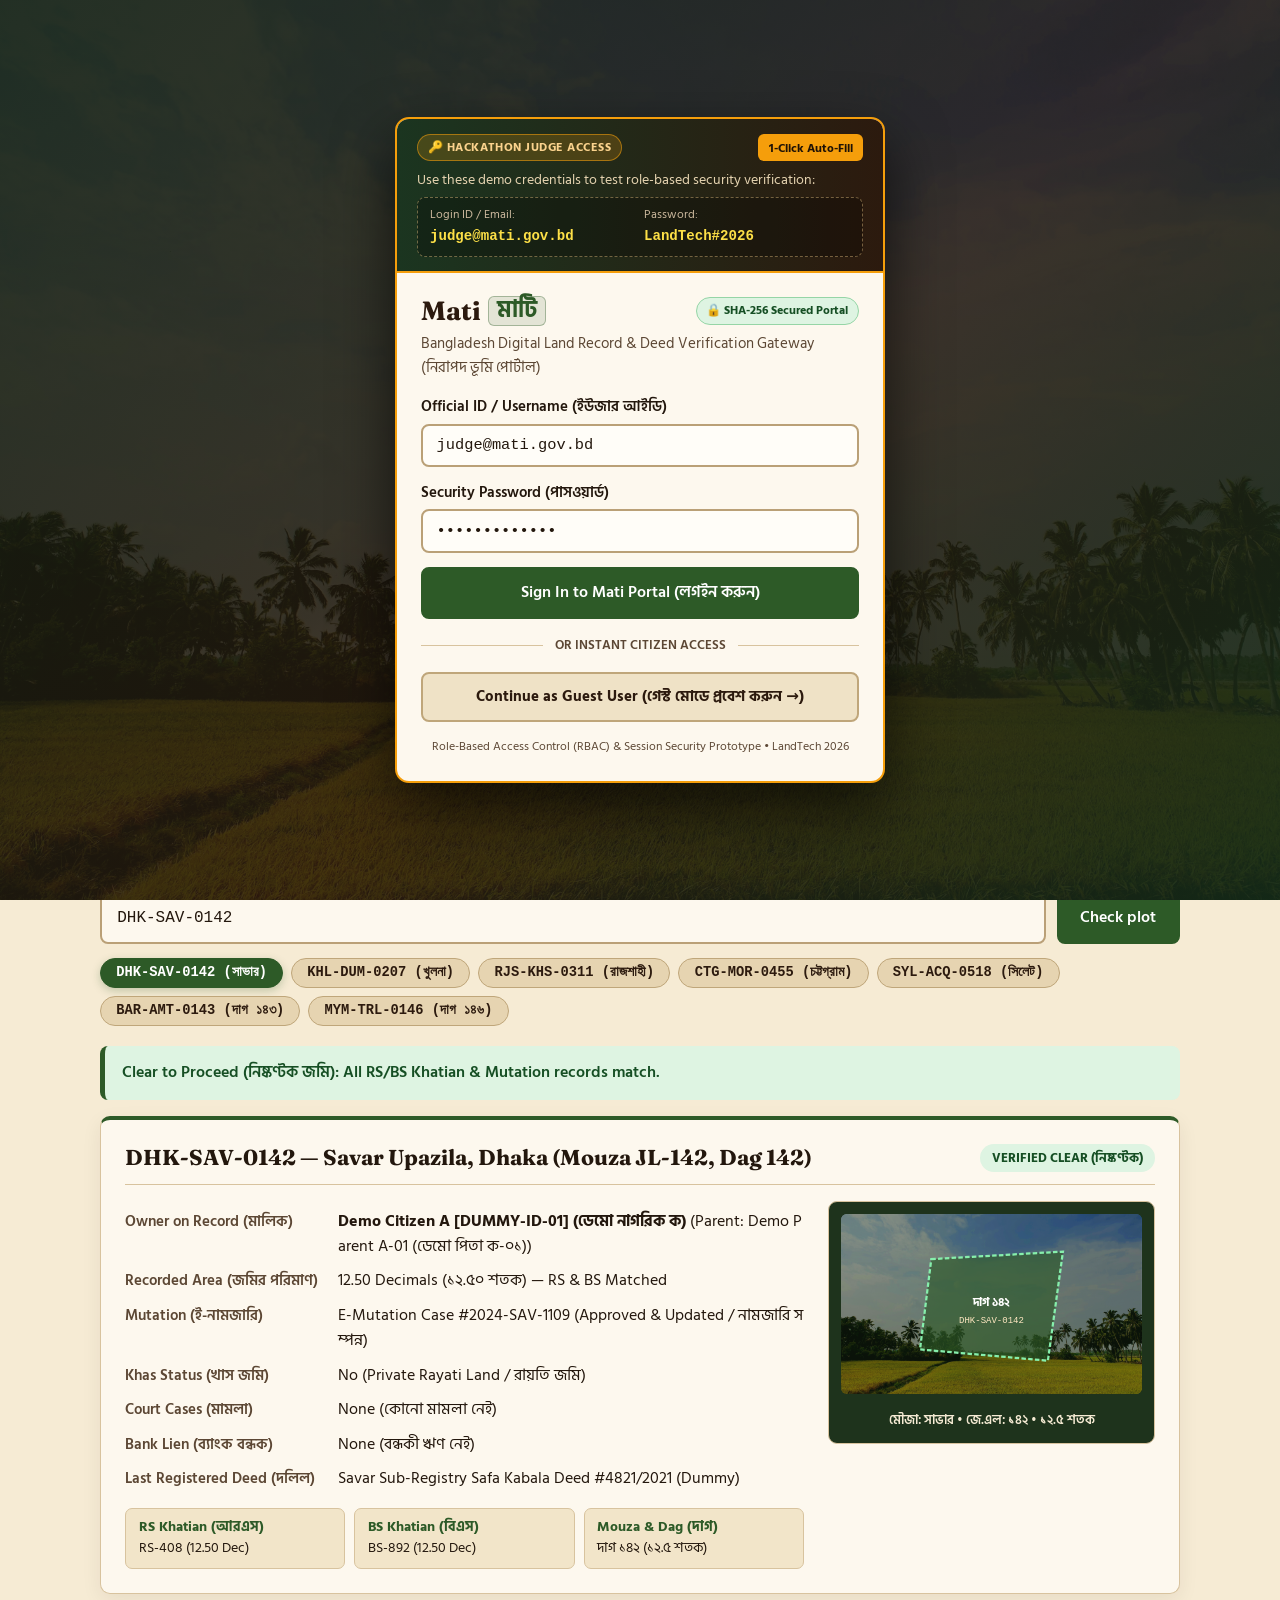
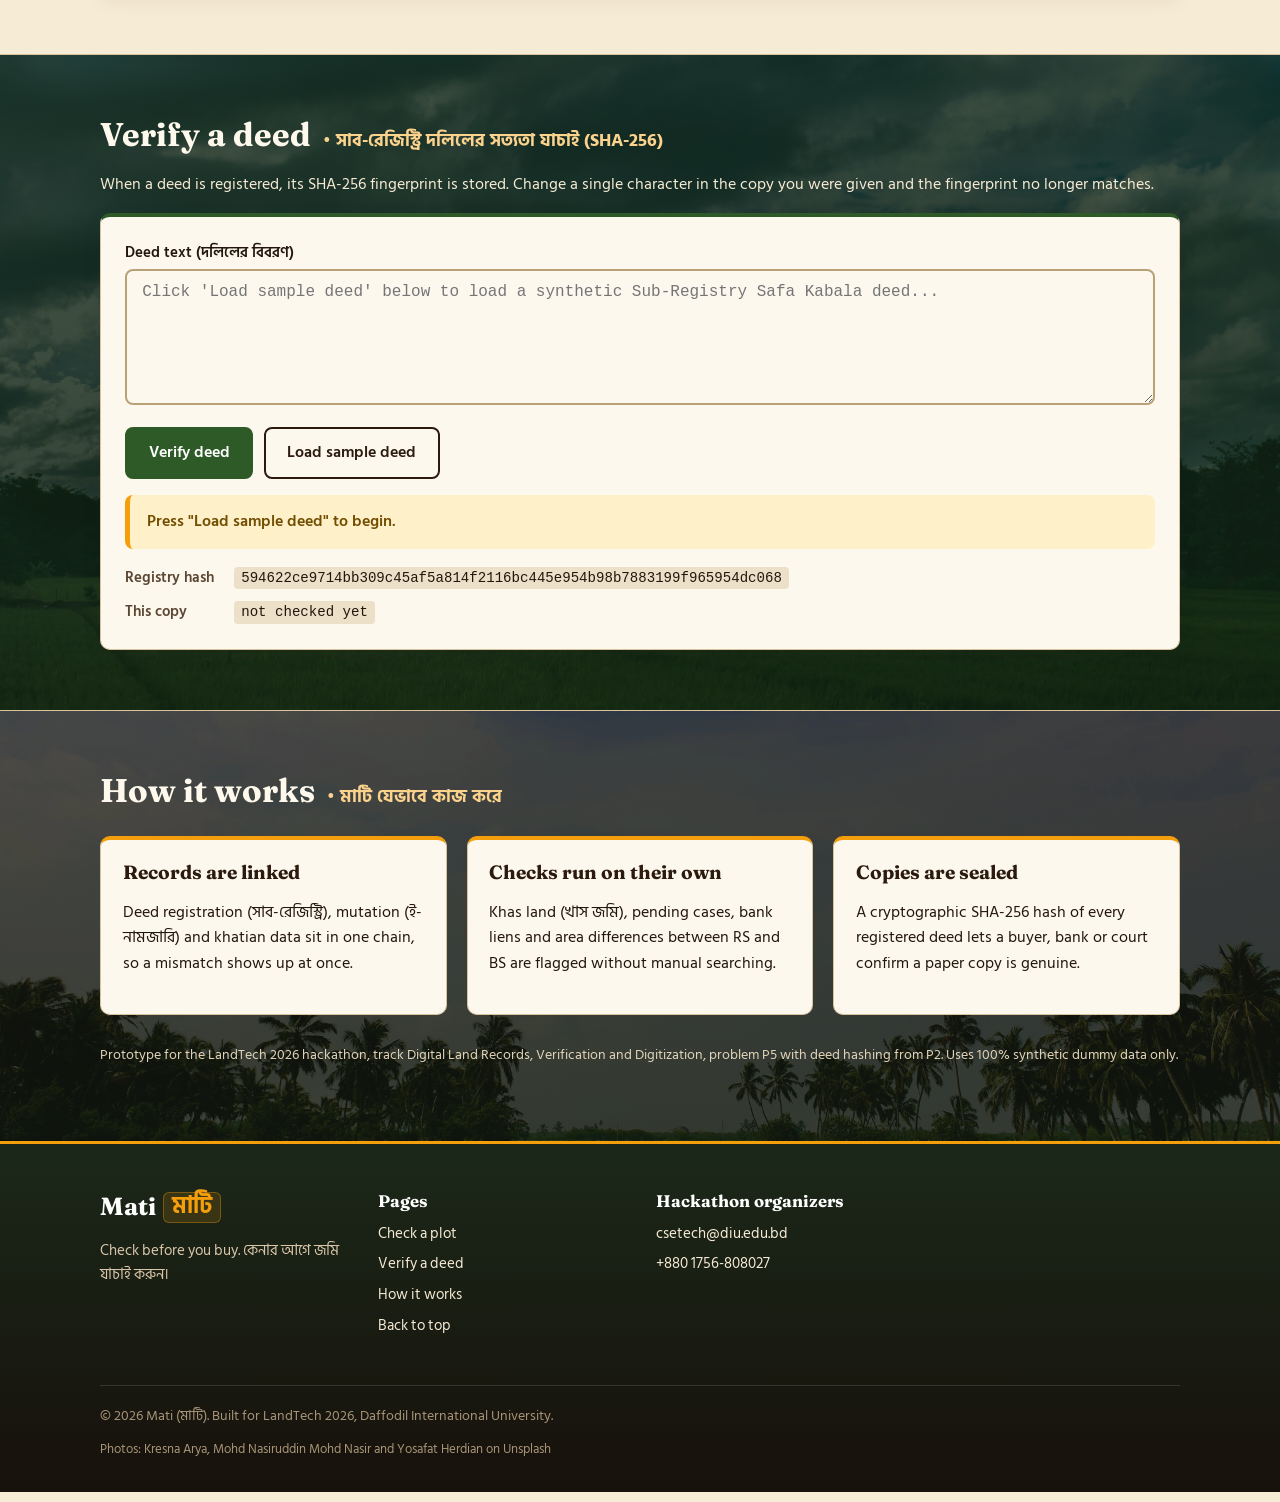
==== commit 0c273c2b: "just added the login things" ====
--- a/index.html
+++ b/index.html
@@ -55,6 +55,10 @@
       line-height: 1.6;
     }
 
+    body.locked {
+      overflow: hidden;
+    }
+
     h1, h2, h3, .logo {
       font-family: 'Fraunces', Georgia, serif;
       line-height: 1.18;
@@ -65,6 +69,289 @@
       max-width: 1120px;
       margin: 0 auto;
       padding: 0 1.25rem;
+    }
+
+    /* ==========================================================================
+       SECURITY LOGIN & GUEST GATE OVERLAY (For Hackathon Judges)
+       ========================================================================== */
+    .auth-gate {
+      position: fixed;
+      inset: 0;
+      z-index: 9999;
+      display: flex;
+      align-items: center;
+      justify-content: center;
+      padding: 1.25rem;
+      background-color: #132216;
+      background-image:
+        linear-gradient(
+          135deg,
+          rgba(16, 30, 18, 0.92) 0%,
+          rgba(38, 25, 14, 0.86) 55%,
+          rgba(20, 42, 24, 0.94) 100%
+        ),
+        url('hero-1.jpg'),
+        url('images/hero-1.jpg'),
+        url('images/img_2.jpg');
+      background-size: cover;
+      background-position: center;
+      overflow-y: auto;
+      transition: opacity 0.35s ease, visibility 0.35s ease;
+    }
+
+    .auth-gate.hidden {
+      opacity: 0;
+      visibility: hidden;
+      pointer-events: none;
+    }
+
+    .auth-card {
+      width: 100%;
+      max-width: 490px;
+      background: var(--cream-card);
+      color: var(--text-main);
+      border-radius: 14px;
+      border: 2px solid var(--bd-gold);
+      box-shadow: 0 25px 60px rgba(0, 0, 0, 0.65);
+      overflow: hidden;
+      margin: auto;
+    }
+
+    /* Prominent Judge Credentials Banner at the Top */
+    .judge-banner {
+      background: linear-gradient(90deg, #1b3520 0%, #2c1a0e 100%);
+      color: #fff9ed;
+      padding: 0.9rem 1.25rem;
+      border-bottom: 2px solid var(--bd-gold);
+      font-size: 0.88rem;
+    }
+
+    .judge-banner-head {
+      display: flex;
+      justify-content: space-between;
+      align-items: center;
+      gap: 0.5rem;
+      margin-bottom: 0.45rem;
+    }
+
+    .judge-badge {
+      display: inline-flex;
+      align-items: center;
+      gap: 0.35rem;
+      background: rgba(245, 158, 11, 0.2);
+      color: var(--bd-gold-soft);
+      border: 1px solid rgba(245, 158, 11, 0.55);
+      padding: 0.15rem 0.6rem;
+      border-radius: 99px;
+      font-weight: 700;
+      font-size: 0.76rem;
+      text-transform: uppercase;
+      letter-spacing: 0.04em;
+    }
+
+    .autofill-btn {
+      background: var(--bd-gold);
+      color: #1f1206;
+      border: none;
+      border-radius: 6px;
+      padding: 0.24rem 0.65rem;
+      font-size: 0.78rem;
+      font-weight: 700;
+      cursor: pointer;
+      font-family: inherit;
+      transition: background 0.15s ease;
+    }
+
+    .autofill-btn:hover {
+      background: #fbbf24;
+    }
+
+    .judge-creds-grid {
+      display: grid;
+      grid-template-columns: 1fr 1fr;
+      gap: 0.5rem;
+      background: rgba(0, 0, 0, 0.28);
+      padding: 0.5rem 0.75rem;
+      border-radius: 8px;
+      border: 1px dashed rgba(251, 211, 141, 0.4);
+    }
+
+    .judge-creds-grid div {
+      font-size: 0.82rem;
+    }
+
+    .judge-creds-grid span {
+      color: #cbb89d;
+      display: block;
+      font-size: 0.73rem;
+    }
+
+    .judge-creds-grid code {
+      background: transparent;
+      color: #fde047;
+      padding: 0;
+      font-weight: 700;
+      font-size: 0.88rem;
+    }
+
+    .auth-body {
+      padding: 1.4rem 1.5rem 1.5rem;
+    }
+
+    .auth-brand {
+      display: flex;
+      align-items: center;
+      justify-content: space-between;
+      margin-bottom: 0.35rem;
+    }
+
+    .auth-brand .logo {
+      color: var(--bd-earth);
+      font-size: 1.65rem;
+    }
+
+    .auth-brand .logo span[lang="bn"] {
+      color: var(--bd-paddy);
+      background: rgba(45, 90, 39, 0.12);
+      border-color: rgba(45, 90, 39, 0.35);
+    }
+
+    .security-tag {
+      font-size: 0.76rem;
+      font-weight: 700;
+      color: var(--ok-text);
+      background: var(--ok-bg);
+      padding: 0.2rem 0.6rem;
+      border-radius: 99px;
+      border: 1px solid #95d5a6;
+    }
+
+    .auth-sub {
+      margin: 0 0 1rem;
+      font-size: 0.92rem;
+      color: var(--text-muted);
+    }
+
+    .auth-field {
+      margin-bottom: 0.85rem;
+    }
+
+    .auth-field input {
+      width: 100%;
+      padding: 0.68rem 0.85rem;
+      font-size: 0.96rem;
+      border: 2px solid #baa077;
+      border-radius: 8px;
+      background: #fffdf8;
+      color: var(--text-main);
+      font-family: ui-monospace, SFMono-Regular, Menlo, Consolas, monospace;
+    }
+
+    .auth-field input:focus {
+      outline: 3px solid rgba(45, 90, 39, 0.3);
+      border-color: var(--bd-paddy);
+    }
+
+    .auth-error {
+      display: none;
+      background: var(--danger-bg);
+      color: var(--danger-text);
+      border-left: 4px solid var(--bd-terracotta);
+      padding: 0.55rem 0.75rem;
+      border-radius: 6px;
+      font-size: 0.85rem;
+      font-weight: 600;
+      margin-bottom: 0.85rem;
+    }
+
+    .auth-btn-full {
+      width: 100%;
+      text-align: center;
+      padding: 0.75rem 1rem;
+      font-size: 1rem;
+    }
+
+    .auth-divider {
+      display: flex;
+      align-items: center;
+      text-align: center;
+      margin: 1rem 0;
+      color: var(--text-muted);
+      font-size: 0.82rem;
+      font-weight: 600;
+    }
+
+    .auth-divider::before,
+    .auth-divider::after {
+      content: '';
+      flex: 1;
+      border-bottom: 1px solid var(--border-warm);
+    }
+
+    .auth-divider:not(:empty)::before {
+      margin-right: 0.75rem;
+    }
+
+    .auth-divider:not(:empty)::after {
+      margin-left: 0.75rem;
+    }
+
+    .guest-btn {
+      width: 100%;
+      background: #efe2c6;
+      color: var(--bd-earth);
+      border: 2px solid #bfa67a;
+      padding: 0.68rem 1rem;
+      border-radius: 8px;
+      font-weight: 700;
+      font-size: 0.95rem;
+      font-family: inherit;
+      cursor: pointer;
+      transition: all 0.15s ease;
+    }
+
+    .guest-btn:hover {
+      background: #e4d1aa;
+      border-color: var(--bd-earth);
+    }
+
+    .auth-foot-note {
+      margin: 0.9rem 0 0;
+      font-size: 0.78rem;
+      color: var(--text-muted);
+      text-align: center;
+    }
+
+    /* Header Session Status Pill */
+    .session-pill {
+      display: inline-flex;
+      align-items: center;
+      gap: 0.45rem;
+      background: rgba(245, 158, 11, 0.16);
+      border: 1px solid rgba(245, 158, 11, 0.45);
+      color: var(--bd-gold-soft);
+      padding: 0.22rem 0.65rem;
+      border-radius: 99px;
+      font-size: 0.82rem;
+      font-weight: 600;
+    }
+
+    .logout-link {
+      background: transparent;
+      border: 1px solid rgba(255, 255, 255, 0.35);
+      color: #fff;
+      border-radius: 6px;
+      padding: 0.18rem 0.55rem;
+      font-size: 0.78rem;
+      cursor: pointer;
+      font-family: inherit;
+      transition: all 0.15s ease;
+    }
+
+    .logout-link:hover {
+      background: rgba(255, 255, 255, 0.15);
+      border-color: var(--bd-gold);
+      color: var(--bd-gold);
     }
 
     /* Traditional Bangladeshi Terracotta & Gold Top Accent Strip */
@@ -137,14 +424,15 @@
       margin: 0;
       padding: 0;
       display: flex;
-      gap: 1.5rem;
+      gap: 1.25rem;
       align-items: center;
+      flex-wrap: wrap;
     }
 
     nav a {
       color: #f6ebd4;
       text-decoration: none;
-      font-size: 0.98rem;
+      font-size: 0.96rem;
       font-weight: 500;
       transition: color 0.15s ease;
     }
@@ -853,7 +1141,8 @@
     /* Responsive Mobile Layout & Mobile Photo Auto-Fit */
     @media (max-width: 840px) {
       .hero-grid,
-      .plot-result-grid {
+      .plot-result-grid,
+      .judge-creds-grid {
         grid-template-columns: 1fr;
       }
 
@@ -895,7 +1184,70 @@
     }
   </style>
 </head>
-<body id="top">
+<body id="top" class="locked">
+  <!-- =========================================================================
+       FIRST-LOAD SECURITY & JUDGE ACCESS GATE OVERLAY
+       ========================================================================= -->
+  <div id="auth-gate" class="auth-gate" role="dialog" aria-modal="true" aria-labelledby="auth-title">
+    <div class="auth-card">
+      <!-- Top Box with Login & Password for Hackathon Judges -->
+      <div class="judge-banner">
+        <div class="judge-banner-head">
+          <span class="judge-badge">🔑 Hackathon Judge Access</span>
+          <button type="button" id="autofill-judge" class="autofill-btn">1-Click Auto-Fill</button>
+        </div>
+        <div style="margin-bottom: 0.4rem; color: #e6d4b1;">
+          Use these demo credentials to test role-based security verification:
+        </div>
+        <div class="judge-creds-grid">
+          <div>
+            <span>Login ID / Email:</span>
+            <code id="demo-user-text">judge@mati.gov.bd</code>
+          </div>
+          <div>
+            <span>Password:</span>
+            <code id="demo-pass-text">LandTech#2026</code>
+          </div>
+        </div>
+      </div>
+
+      <!-- Main Login & Guest Mode Body -->
+      <div class="auth-body">
+        <div class="auth-brand">
+          <span class="logo" id="auth-title">Mati <span lang="bn">মাটি</span></span>
+          <span class="security-tag">🔒 SHA-256 Secured Portal</span>
+        </div>
+        <p class="auth-sub">Bangladesh Digital Land Record &amp; Deed Verification Gateway (নিরাপদ ভূমি পোর্টাল)</p>
+
+        <div id="auth-error" class="auth-error" role="alert">
+          Invalid credentials! Click "1-Click Auto-Fill" above or use the Judge Login &amp; Password shown at the top.
+        </div>
+
+        <form id="login-form" novalidate>
+          <div class="auth-field">
+            <label for="login-user">Official ID / Username (ইউজার আইডি)</label>
+            <input id="login-user" type="text" value="judge@mati.gov.bd" placeholder="judge@mati.gov.bd" autocomplete="username" required>
+          </div>
+          <div class="auth-field">
+            <label for="login-pass">Security Password (পাসওয়ার্ড)</label>
+            <input id="login-pass" type="password" value="LandTech#2026" placeholder="••••••••••••" autocomplete="current-password" required>
+          </div>
+          <button type="submit" class="btn auth-btn-full">Sign In to Mati Portal (লগইন করুন)</button>
+        </form>
+
+        <div class="auth-divider">OR INSTANT CITIZEN ACCESS</div>
+
+        <button type="button" id="guest-login-btn" class="guest-btn">
+          Continue as Guest User (গেস্ট মোডে প্রবেশ করুন →)
+        </button>
+
+        <p class="auth-foot-note">
+          Role-Based Access Control (RBAC) &amp; Session Security Prototype • LandTech 2026
+        </p>
+      </div>
+    </div>
+  </div>
+
   <!-- Traditional Bangladeshi Terracotta, Gold & Paddy Green Accent Bar -->
   <div class="nakshi-strip" aria-hidden="true"></div>
 
@@ -909,6 +1261,12 @@
           <li><a href="#deed">Verify a deed (দলিল যাচাই)</a></li>
           <li><a href="#how">How it works</a></li>
           <li><a href="#contact">Contact</a></li>
+          <li>
+            <span class="session-pill">
+              <span id="session-role-badge">● Judge / Land Officer (Verified)</span>
+              <button type="button" id="switch-user-btn" class="logout-link" title="Return to Login / Switch Mode">Switch / Logout</button>
+            </span>
+          </li>
         </ul>
       </nav>
     </div>
@@ -1109,12 +1467,73 @@
   <script>
     (function () {
       // =========================================================================
+      // 00. SECURITY LOGIN & GUEST GATE LOGIC (For Judges Demo)
+      // =========================================================================
+      const JUDGE_USER = 'judge@mati.gov.bd';
+      const JUDGE_PASS = 'LandTech#2026';
+
+      const authGate = document.getElementById('auth-gate');
+      const loginForm = document.getElementById('login-form');
+      const loginUser = document.getElementById('login-user');
+      const loginPass = document.getElementById('login-pass');
+      const authError = document.getElementById('auth-error');
+      const autofillBtn = document.getElementById('autofill-judge');
+      const guestBtn = document.getElementById('guest-login-btn');
+      const switchUserBtn = document.getElementById('switch-user-btn');
+      const sessionRoleBadge = document.getElementById('session-role-badge');
+
+      function unlockPortal(modeLabel) {
+        sessionRoleBadge.textContent = modeLabel;
+        authError.style.display = 'none';
+        authGate.classList.add('hidden');
+        document.body.classList.remove('locked');
+      }
+
+      // 1-Click Auto-Fill button for Judges
+      if (autofillBtn) {
+        autofillBtn.addEventListener('click', () => {
+          loginUser.value = JUDGE_USER;
+          loginPass.value = JUDGE_PASS;
+          authError.style.display = 'none';
+        });
+      }
+
+      // Judge Login Submit
+      if (loginForm) {
+        loginForm.addEventListener('submit', e => {
+          e.preventDefault();
+          const u = loginUser.value.trim();
+          const p = loginPass.value.trim();
+          if (u.toLowerCase() === JUDGE_USER.toLowerCase() && p === JUDGE_PASS) {
+            unlockPortal('● Judge / Land Officer (Verified)');
+          } else {
+            authError.style.display = 'block';
+          }
+        });
+      }
+
+      // Guest Mode Instant Access
+      if (guestBtn) {
+        guestBtn.addEventListener('click', () => {
+          unlockPortal('● Guest Citizen Mode');
+        });
+      }
+
+      // Switch / Logout button in Header to re-show the security screen
+      if (switchUserBtn) {
+        switchUserBtn.addEventListener('click', () => {
+          authError.style.display = 'none';
+          authGate.classList.remove('hidden');
+          document.body.classList.add('locked');
+        });
+      }
+
+      // =========================================================================
       // 0. HERO ROTATION & AUTO-FIT IMAGE SETTINGS (Edit speed or add photos here)
       // =========================================================================
       const ROTATION_INTERVAL_MS = 3000; // 3000 = 3 seconds per photo
 
       // Each entry is a slide. It tries the first path that exists in your folder.
-      // To add a 4th or 5th photo, just add another array line like: ['hero-4.jpg', 'images/img_4.jpg']
       const HERO_SLIDE_CANDIDATES = [
         { paths: ['hero-1.jpg', 'images/hero-1.jpg', 'images/img_2.jpg', 'images/img_2.png'], bright: false },
         { paths: ['hero-2.jpg', 'images/hero-2.jpg', 'images/img_3.jpg', 'images/img_3.png'], bright: true  },
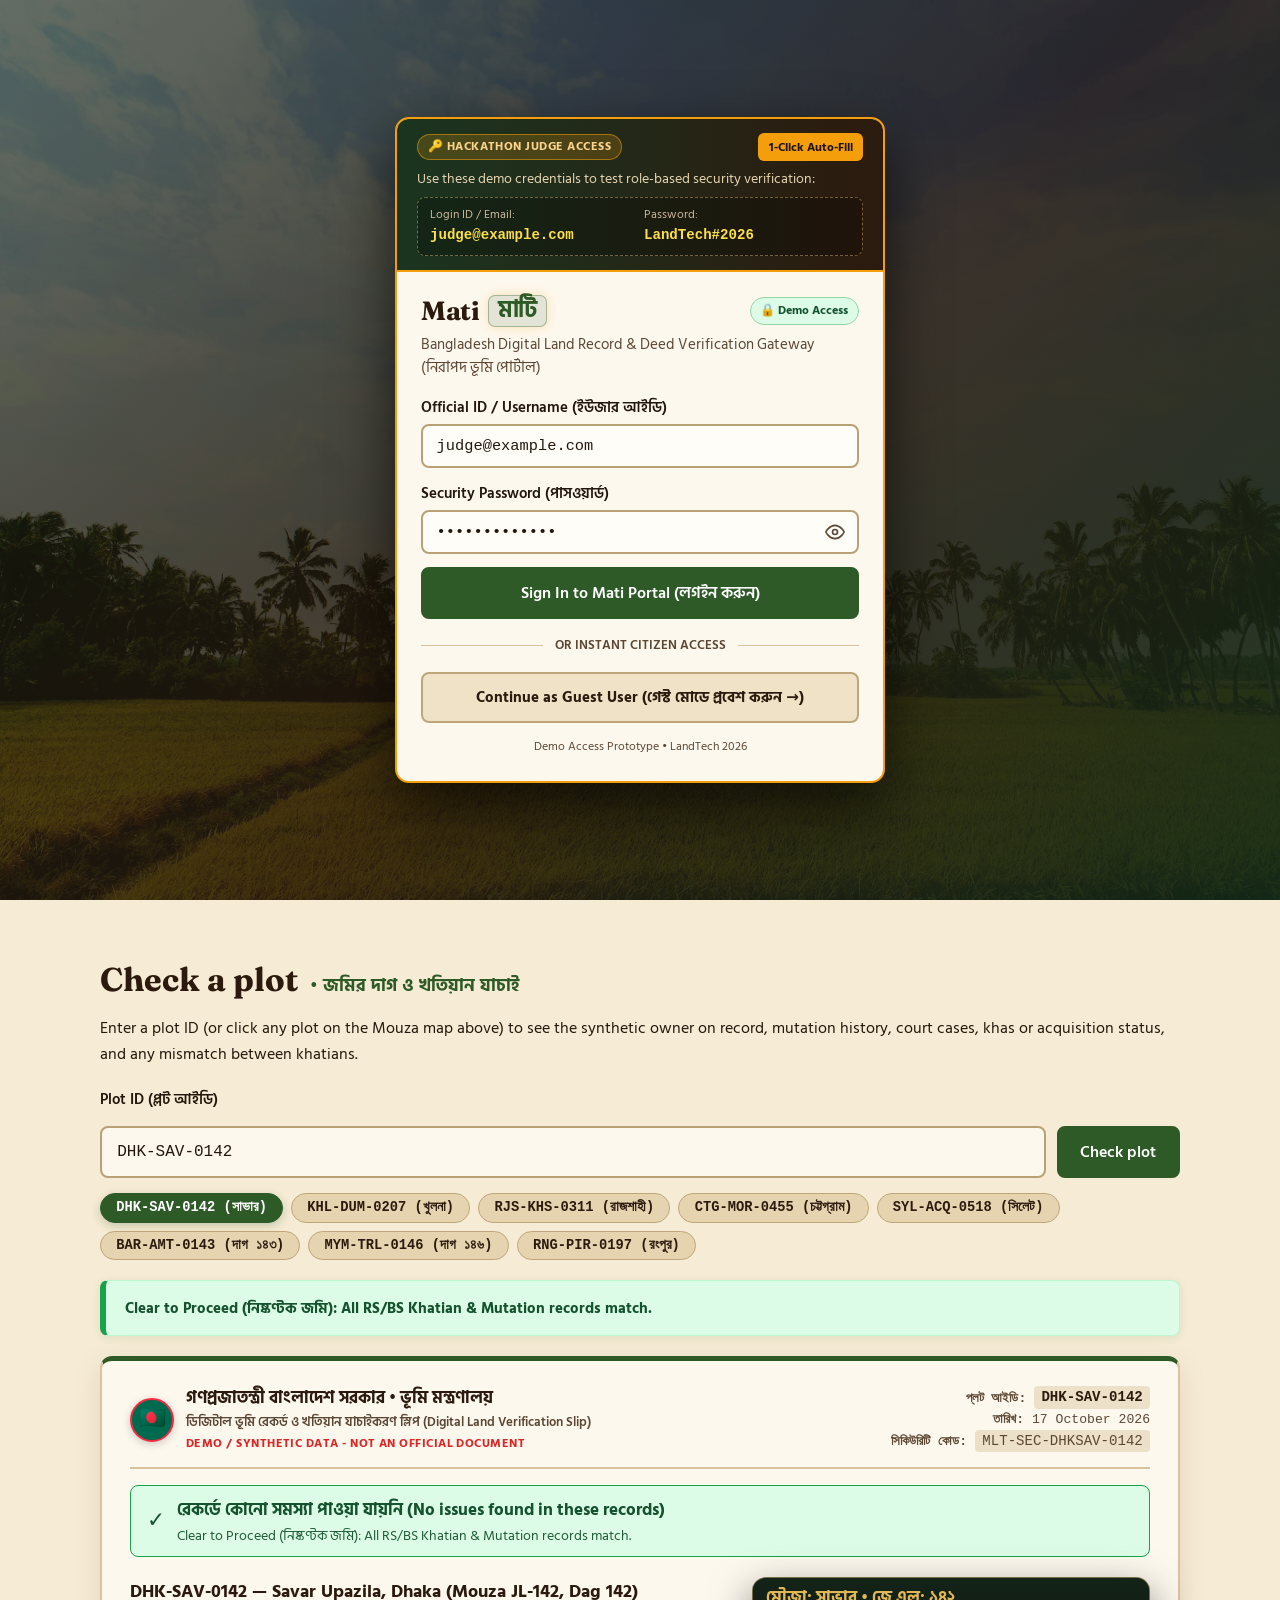
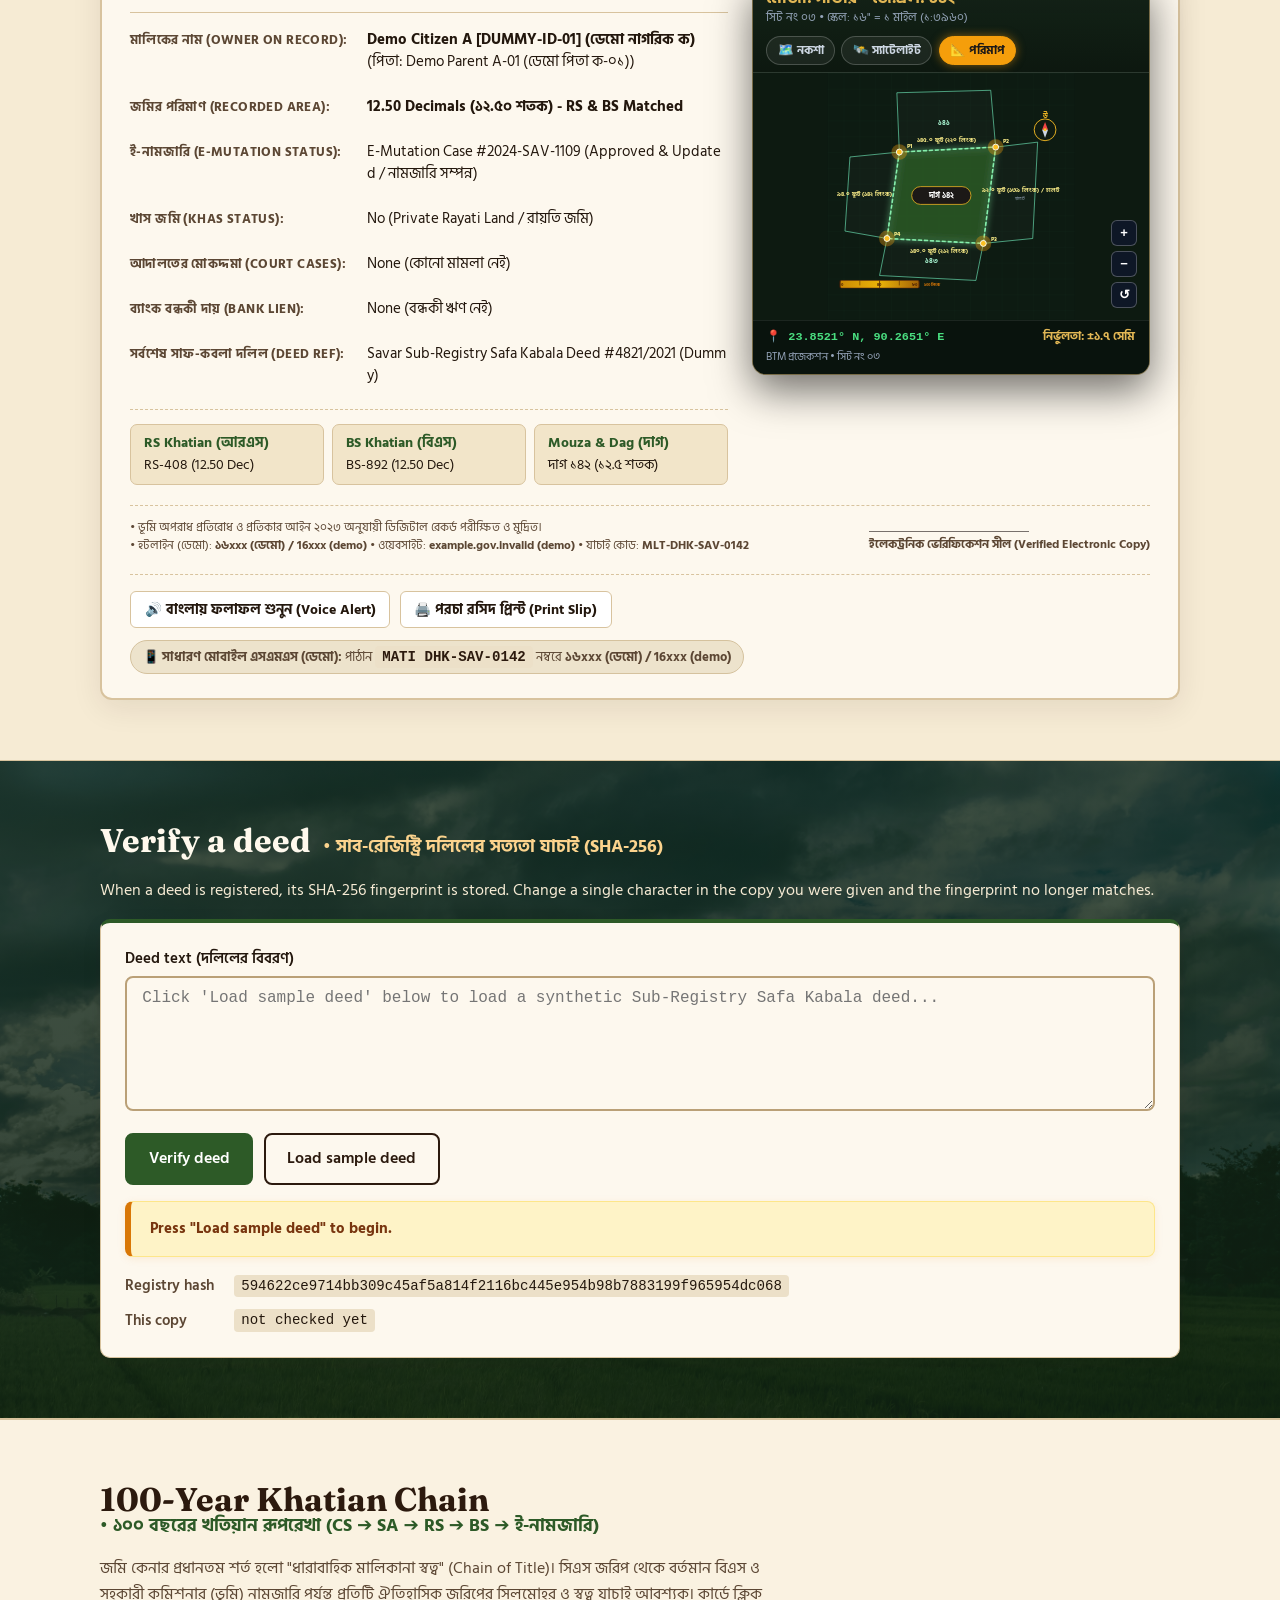
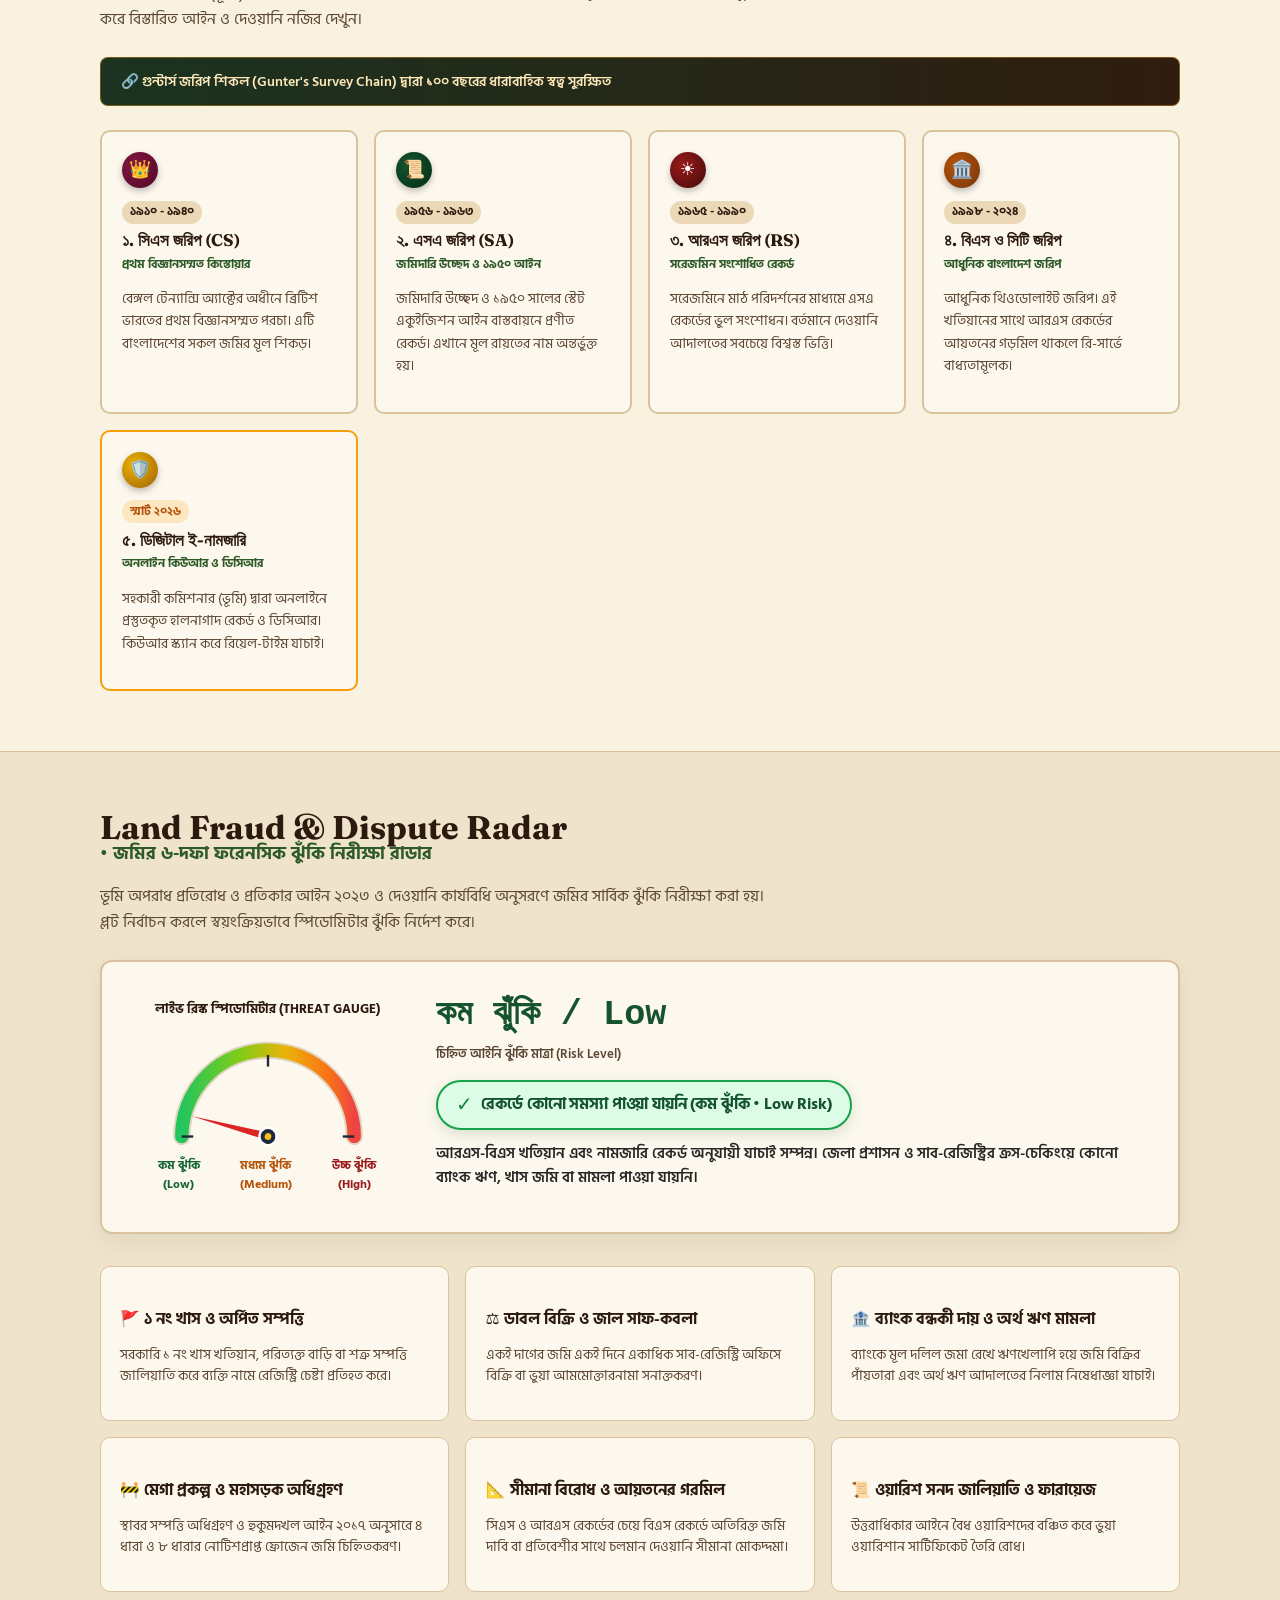
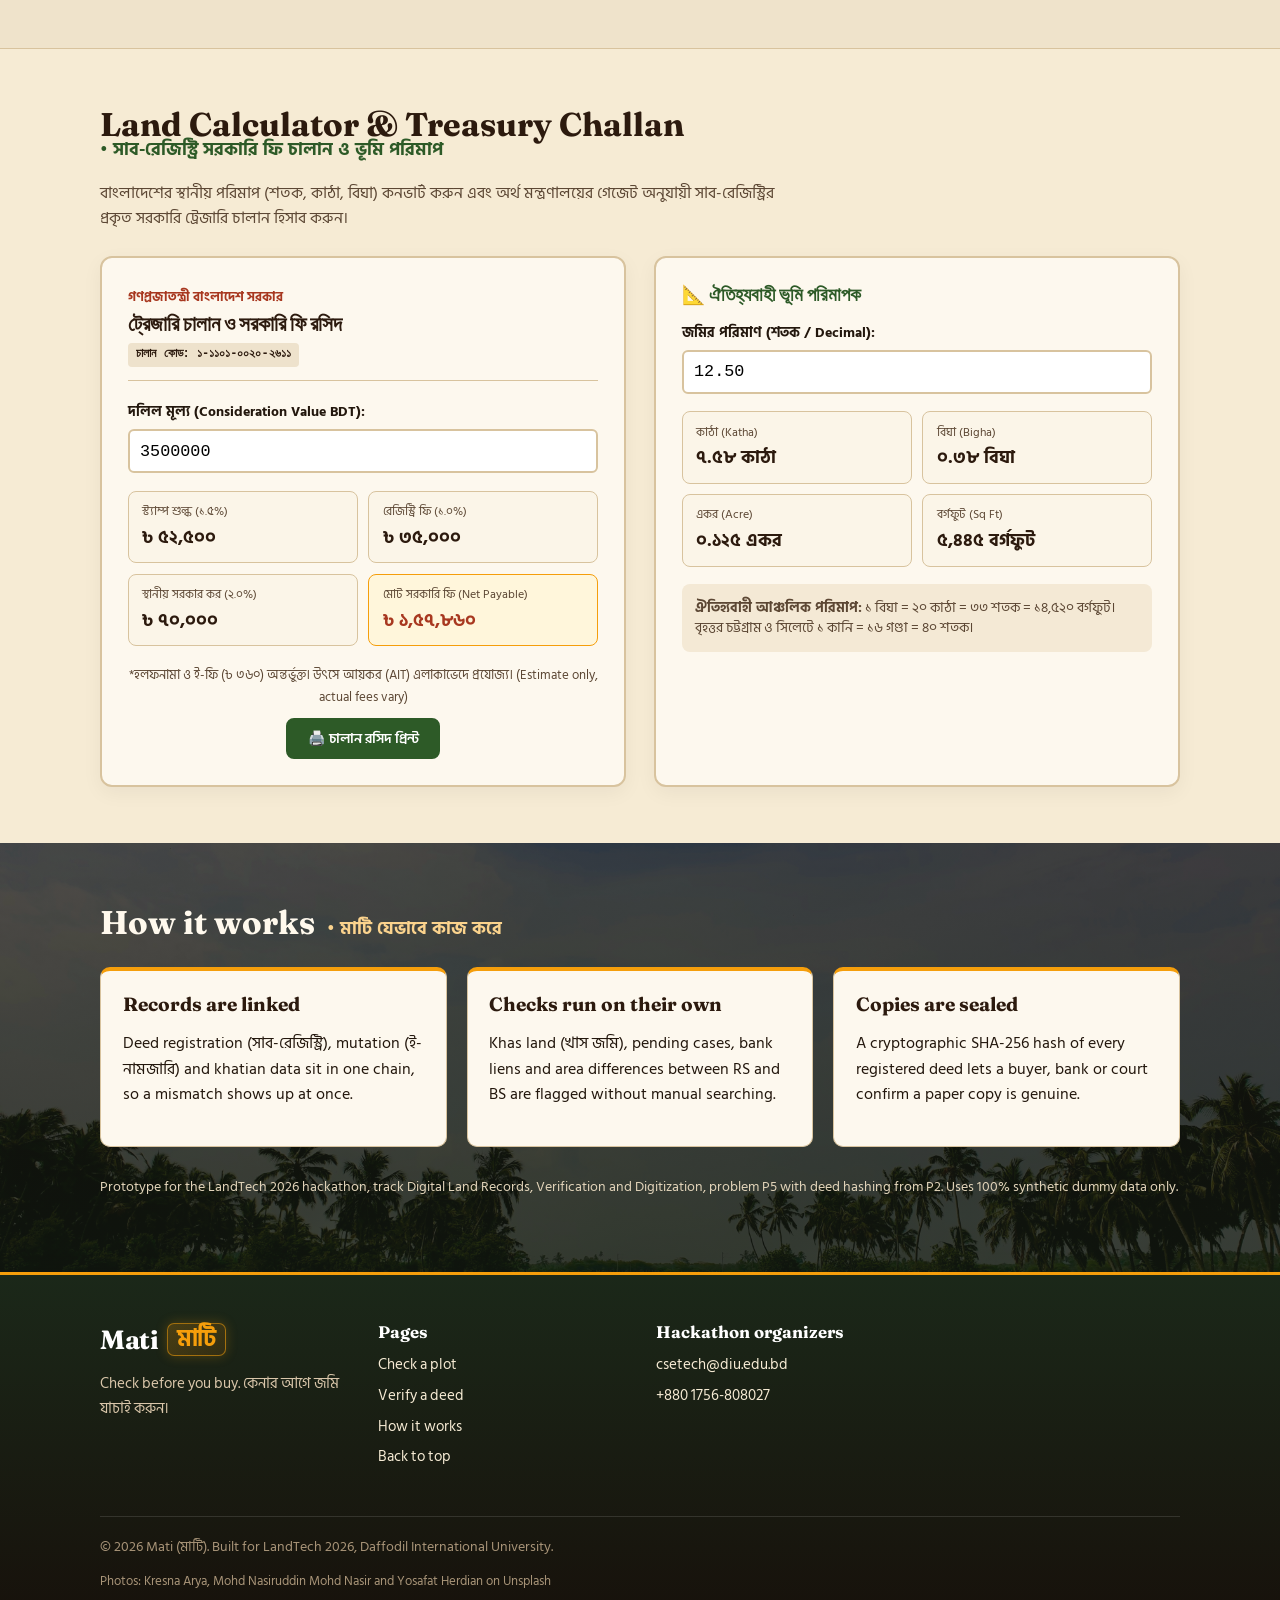
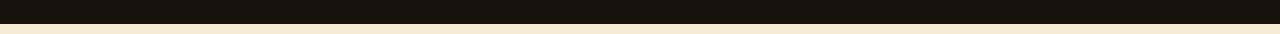
==== commit 99121986: "feat: complete deed verification ledger, XSS protection, accessible password toggle, and showcase do" ====
--- a/index.html
+++ b/index.html
@@ -18,7 +18,7 @@
 
   <style>
     :root {
-      /* Palette pulled directly from Golden Hour Rice Fields.png */
+      --bd-forest: #      /* Palette pulled directly from Golden Hour Rice Fields.png */
       --bd-forest: #182e1c;       /* Deep village tree canopy green */
       --bd-paddy: #2d5a27;        /* Rich paddy green */
       --bd-paddy-light: #4a7c36;  /* Sunlit rice field green */
@@ -31,12 +31,12 @@
       --border-warm: #d8c39e;
       --text-main: #23170d;
       --text-muted: #5c4734;
-      --ok-bg: #def4e2;
-      --ok-text: #164f24;
-      --warn-bg: #fef1c9;
-      --warn-text: #734d00;
-      --danger-bg: #fde0de;
-      --danger-text: #821b1b;
+      --ok-bg: #dcfce7;
+      --ok-text: #14532d;
+      --warn-bg: #fef3c7;
+      --warn-text: #78350f;
+      --danger-bg: #fee2e2;
+      --danger-text: #7f1d1d;
     }
 
     *, *::before, *::after {
@@ -45,10 +45,16 @@
 
     html {
       scroll-behavior: smooth;
+      width: 100%;
+      max-width: 100vw;
+      overflow-x: hidden;
     }
 
     body {
       margin: 0;
+      width: 100%;
+      max-width: 100vw;
+      overflow-x: hidden;
       font-family: 'Hind Siliguri', system-ui, -apple-system, sans-serif;
       background-color: var(--cream-bg);
       color: var(--text-main);
@@ -86,7 +92,7 @@
       background-image:
         linear-gradient(
           135deg,
-          rgba(16, 30, 18, 0.92) 0%,
+          rgba(16, 30, 18, 0.65) 0%,
           rgba(38, 25, 14, 0.86) 55%,
           rgba(20, 42, 24, 0.94) 100%
         ),
@@ -96,7 +102,7 @@
       background-size: cover;
       background-position: center;
       overflow-y: auto;
-      transition: opacity 0.35s ease, visibility 0.35s ease;
+      transition: opacity 0.35s ease, visibility 0.78s ease;
     }
 
     .auth-gate.hidden {
@@ -252,6 +258,51 @@
       border-color: var(--bd-paddy);
     }
 
+    .pass-wrap {
+      position: relative;
+      width: 100%;
+    }
+
+    #login-pass {
+      padding-right: 2.75rem;
+    }
+
+    .pass-toggle {
+      position: absolute;
+      right: 4px;
+      top: 50%;
+      transform: translateY(-50%);
+      width: 40px;
+      height: 40px;
+      padding: 0;
+      margin: 0;
+      border: none;
+      background: transparent;
+      color: var(--text-muted);
+      cursor: pointer;
+      display: inline-flex;
+      align-items: center;
+      justify-content: center;
+      border-radius: 6px;
+      transition: color 0.15s ease;
+      z-index: 2;
+    }
+
+    .pass-toggle:hover,
+    .pass-toggle:focus {
+      color: var(--bd-paddy);
+    }
+
+    .pass-toggle:focus-visible {
+      outline: 2px solid var(--bd-paddy);
+      outline-offset: 1px;
+    }
+
+    .pass-toggle .eye-icon {
+      display: block;
+      pointer-events: none;
+    }
+
     .auth-error {
       display: none;
       background: var(--danger-bg);
@@ -356,45 +407,59 @@
 
     /* Traditional Bangladeshi Terracotta & Gold Top Accent Strip */
     .nakshi-strip {
-      height: 5px;
+      height: 4px;
       background: repeating-linear-gradient(
         90deg,
         var(--bd-terracotta) 0px,
-        var(--bd-terracotta) 24px,
-        var(--bd-gold) 24px,
-        var(--bd-gold) 48px,
-        var(--bd-paddy) 48px,
-        var(--bd-paddy) 72px
+        var(--bd-terracotta) 28px,
+        var(--bd-gold) 28px,
+        var(--bd-gold) 56px,
+        var(--bd-paddy) 56px,
+        var(--bd-paddy) 84px
       );
-    }
-
-    /* Header & Navigation */
+      width: 100%;
+      position: relative;
+      z-index: 1001;
+    }
+
+    /* Header & Navigation ("Shera Header") */
     header {
-      background: linear-gradient(90deg, #162819 0%, #24170d 100%);
+      background: rgba(14, 25, 17, 0.92);
+      backdrop-filter: blur(20px) saturate(180%);
+      -webkit-backdrop-filter: blur(20px) saturate(180%);
       color: #fff;
-      padding: 0.85rem 0;
+      height: 68px;
       position: sticky;
       top: 0;
-      z-index: 100;
-      box-shadow: 0 4px 16px rgba(0, 0, 0, 0.3);
-      border-bottom: 1px solid rgba(245, 158, 11, 0.25);
+      z-index: 1000;
+      box-shadow: 0 4px 25px rgba(0, 0, 0, 0.45);
+      border-bottom: 1px solid rgba(245, 158, 11, 0.35);
+      display: flex;
+      align-items: center;
     }
 
     header .wrap {
       display: flex;
       align-items: center;
       justify-content: space-between;
-      flex-wrap: wrap;
+      width: 100%;
+      height: 100%;
     }
 
     .logo {
-      font-size: 1.55rem;
+      font-size: 1.65rem;
       font-weight: 700;
-      color: #fff;
+      color: #ffffff;
       text-decoration: none;
       display: inline-flex;
       align-items: center;
-      gap: 0.45rem;
+      gap: 0.5rem;
+      letter-spacing: -0.01em;
+      transition: transform 0.2s ease;
+    }
+
+    .logo:hover {
+      transform: scale(1.02);
     }
 
     .logo span[lang="bn"] {
@@ -402,21 +467,31 @@
       font-family: 'Hind Siliguri', sans-serif;
       font-weight: 700;
       font-size: 1.45rem;
-      background: rgba(245, 158, 11, 0.14);
-      padding: 0.05rem 0.5rem;
-      border-radius: 6px;
-      border: 1px solid rgba(245, 158, 11, 0.35);
+      background: linear-gradient(135deg, rgba(245, 158, 11, 0.22) 0%, rgba(217, 119, 6, 0.12) 100%);
+      padding: 0.1rem 0.55rem;
+      border-radius: 7px;
+      border: 1px solid rgba(245, 158, 11, 0.55);
+      box-shadow: 0 0 12px rgba(245, 158, 11, 0.25);
     }
 
     #menu {
       display: none;
-      background: transparent;
-      color: #fff;
-      border: 1px solid rgba(255, 255, 255, 0.4);
-      padding: 0.35rem 0.75rem;
-      border-radius: 6px;
+      background: rgba(245, 158, 11, 0.12);
+      border: 1px solid rgba(245, 158, 11, 0.45);
+      color: #fef08a;
+      padding: 0.42rem 0.8rem;
+      border-radius: 8px;
       font-family: inherit;
+      font-weight: 700;
+      font-size: 0.86rem;
       cursor: pointer;
+      align-items: center;
+      gap: 0.45rem;
+      transition: all 0.2s ease;
+    }
+
+    #menu:hover {
+      background: rgba(245, 158, 11, 0.25);
     }
 
     nav ul {
@@ -424,21 +499,40 @@
       margin: 0;
       padding: 0;
       display: flex;
-      gap: 1.25rem;
+      gap: 1.35rem;
       align-items: center;
-      flex-wrap: wrap;
+      flex-wrap: nowrap;
     }
 
     nav a {
-      color: #f6ebd4;
+      color: #ede2cd;
       text-decoration: none;
-      font-size: 0.96rem;
-      font-weight: 500;
-      transition: color 0.15s ease;
+      font-size: 0.95rem;
+      font-weight: 600;
+      position: relative;
+      padding: 0.35rem 0.1rem;
+      transition: color 0.2s ease;
+    }
+
+    nav a::after {
+      content: '';
+      position: absolute;
+      bottom: 0;
+      left: 50%;
+      width: 0;
+      height: 2px;
+      background: var(--bd-gold);
+      box-shadow: 0 0 8px var(--bd-gold);
+      transition: width 0.25s ease, left 0.25s ease;
     }
 
     nav a:hover {
-      color: var(--bd-gold);
+      color: #fde047;
+    }
+
+    nav a:hover::after {
+      width: 100%;
+      left: 0;
     }
 
     /* Hero section and auto-fitting background layers */
@@ -447,12 +541,19 @@
       background-color: #1f2e1b;
       background-image: linear-gradient(
         92deg,
-        rgba(20, 32, 18, 0.90) 0%,
-        rgba(38, 28, 14, 0.75) 46%,
-        rgba(24, 46, 28, 0.85) 100%
+        rgba(18, 28, 16, 0.48) 0%,
+        rgba(32, 24, 14, 0.26) 46%,
+        rgba(245, 158, 11, 0.05) 100%
       );
       color: #fff9ed;
-      padding: 4.8rem 0 7rem;
+      height: calc(100vh - 72px);
+      min-height: 560px;
+      display: flex;
+      flex-direction: column;
+      justify-content: center;
+      align-items: stretch;
+      padding: 0 0 3.8rem;
+      box-sizing: border-box;
       overflow: hidden;
     }
 
@@ -486,9 +587,9 @@
       background-image:
         linear-gradient(
           92deg,
-          rgba(20, 32, 18, 0.76) 0%,
-          rgba(38, 28, 14, 0.54) 48%,
-          rgba(245, 158, 11, 0.14) 100%
+          rgba(16, 26, 14, 0.48) 0%,
+          rgba(28, 22, 12, 0.26) 48%,
+          rgba(245, 158, 11, 0.05) 100%
         ),
         url('hero-1.jpg'),
         url('images/hero-1.jpg'),
@@ -500,9 +601,9 @@
       background-image:
         linear-gradient(
           92deg,
-          rgba(16, 26, 15, 0.84) 0%,
-          rgba(28, 22, 12, 0.66) 52%,
-          rgba(20, 32, 18, 0.45) 100%
+          rgba(16, 26, 14, 0.48) 0%,
+          rgba(28, 22, 12, 0.26) 48%,
+          rgba(245, 158, 11, 0.05) 100%
         ),
         url('hero-2.jpg'),
         url('images/hero-2.jpg'),
@@ -514,9 +615,9 @@
       background-image:
         linear-gradient(
           92deg,
-          rgba(20, 32, 18, 0.76) 0%,
-          rgba(38, 28, 14, 0.54) 48%,
-          rgba(245, 158, 11, 0.14) 100%
+          rgba(16, 26, 14, 0.48) 0%,
+          rgba(28, 22, 12, 0.26) 48%,
+          rgba(245, 158, 11, 0.05) 100%
         ),
         url('hero-3.jpg'),
         url('images/hero-3.jpg'),
@@ -532,11 +633,22 @@
 
     .hero-grid {
       position: relative;
-      z-index: 1;
+      z-index: 2;
       display: grid;
-      grid-template-columns: 1.12fr 0.88fr;
-      gap: 2.5rem;
+      grid-template-columns: 1.08fr 0.92fr;
+      gap: 2.2rem;
       align-items: center;
+      width: 100%;
+      margin: auto;
+    }
+
+    .hero-grid > * {
+      min-width: 0;
+    }
+
+    .hero-content {
+      min-width: 0;
+      max-width: 100%;
     }
 
     .bd-pill {
@@ -564,25 +676,27 @@
     }
 
     .hero h1 {
-      font-size: clamp(2.35rem, 4.5vw, 3.65rem);
+      font-size: clamp(2rem, 3.4vw, 2.9rem);
+      line-height: 1.12;
       color: #ffffff;
-      margin-bottom: 0.45rem;
+      margin-bottom: 0.35rem;
       text-shadow: 0 3px 16px rgba(0, 0, 0, 0.65);
     }
 
     .hero p[lang="bn"] {
       color: #ffbe42;
-      font-size: 1.4rem;
+      font-size: 1.22rem;
       font-weight: 700;
-      margin: 0 0 0.9rem;
+      margin: 0 0 0.55rem;
       text-shadow: 0 2px 10px rgba(0, 0, 0, 0.65);
     }
 
     .hero .lead {
       color: #f6ebd4;
-      font-size: 1.1rem;
-      max-width: 50ch;
-      margin-bottom: 1.65rem;
+      font-size: 0.96rem;
+      line-height: 1.48;
+      max-width: 48ch;
+      margin-bottom: 1.15rem;
       text-shadow: 0 2px 8px rgba(0, 0, 0, 0.65);
     }
 
@@ -726,9 +840,14 @@
     .status-pill {
       font-weight: 700;
     }
-    .status-pill.ok { color: #86efac; }
-    .status-pill.warn { color: #fde047; }
-    .status-pill.bad { color: #fca5a5; }
+    .status-pill.ok { color: #14532d; }
+    .status-pill.warn { color: #78350f; }
+    .status-pill.bad { color: #7f1d1d; }
+
+    /* On dark cards (e.g. hero zoom card footer) */
+    .plot-card .status-pill.ok, .hero-grid .status-pill.ok { color: #86efac; }
+    .plot-card .status-pill.warn, .hero-grid .status-pill.warn { color: #fde047; }
+    .plot-card .status-pill.bad, .hero-grid .status-pill.bad { color: #fca5a5; }
 
     /* Bottom Paddy Wave Divider */
     .paddy {
@@ -907,30 +1026,39 @@
 
     /* Status Messages & Output Cards */
     .msg {
-      padding: 0.9rem 1.05rem;
+      padding: 0.95rem 1.2rem;
       border-radius: 8px;
       margin: 1rem 0;
-      font-weight: 600;
-      border-left: 5px solid var(--bd-paddy);
+      font-weight: 700;
+      font-size: 0.96rem;
+      line-height: 1.55;
+      border: 1px solid var(--border-warm);
+      border-left: 6px solid var(--bd-paddy);
       background: var(--cream-card);
     }
 
     .msg.warn {
-      background: var(--warn-bg);
-      color: var(--warn-text);
-      border-left-color: var(--bd-gold);
+      background: #fef3c7;
+      color: #78350f;
+      border: 1.5px solid #fde68a;
+      border-left: 6px solid #d97706;
+      box-shadow: 0 2px 8px rgba(217, 119, 6, 0.1);
     }
 
     .msg.ok {
-      background: var(--ok-bg);
-      color: var(--ok-text);
-      border-left-color: var(--bd-paddy);
+      background: #dcfce7;
+      color: #14532d;
+      border: 1.5px solid #bbf7d0;
+      border-left: 6px solid #16a34a;
+      box-shadow: 0 2px 8px rgba(22, 101, 52, 0.1);
     }
 
     .msg.bad, .msg.err {
-      background: var(--danger-bg);
-      color: var(--danger-text);
-      border-left-color: var(--bd-terracotta);
+      background: #fee2e2;
+      color: #7f1d1d;
+      border: 1.5px solid #fca5a5;
+      border-left: 6px solid #dc2626;
+      box-shadow: 0 2px 8px rgba(185, 28, 28, 0.12);
     }
 
     .card {
@@ -1139,13 +1267,26 @@
     }
 
     /* Responsive Mobile Layout & Mobile Photo Auto-Fit */
+    /* ==========================================================================
+       RESPONSIVE MOBILE & TABLET LAYOUT (FLUID, TOUCH-OPTIMIZED, NO OVERFLOW)
+       ========================================================================== */
+    @media (max-width: 991px) {
+      .hero {
+        height: auto !important;
+        min-height: auto !important;
+        max-height: none !important;
+        padding: 1.5rem 0 4.2rem !important;
+        display: block !important;
+      }
+
+      .hero-grid {
+        grid-template-columns: 1fr !important;
+        gap: 1.8rem !important;
+        padding-bottom: 1.5rem !important;
+      }
+    }
+
     @media (max-width: 840px) {
-      .hero-grid,
-      .plot-result-grid,
-      .judge-creds-grid {
-        grid-template-columns: 1fr;
-      }
-
       /* Keep horizon & paddy field balanced on tall phone screens */
       .hero-slide,
       .deed-s,
@@ -1153,35 +1294,1551 @@
         background-position: center 60%;
       }
 
+      .wrap {
+        padding: 0 1rem !important;
+        max-width: 100% !important;
+        box-sizing: border-box !important;
+      }
+
+      header {
+        height: 62px !important;
+        padding: 0 !important;
+        width: 100% !important;
+        max-width: 100vw !important;
+        box-sizing: border-box !important;
+      }
+
+      header .wrap {
+        display: flex !important;
+        justify-content: space-between !important;
+        align-items: center !important;
+        width: 100% !important;
+        max-width: 100% !important;
+        padding: 0 1rem !important;
+        box-sizing: border-box !important;
+      }
+
+      .logo {
+        font-size: 1.45rem !important;
+        flex-shrink: 0 !important;
+      }
+
+      .logo span[lang="bn"] {
+        font-size: 1.25rem !important;
+        padding: 0.05rem 0.4rem !important;
+      }
+
       #menu {
-        display: inline-block;
+        display: inline-flex !important;
+        align-items: center !important;
+        gap: 0.4rem !important;
+        margin-left: auto !important;
+        flex-shrink: 0 !important;
       }
 
       nav {
         display: none;
-        width: 100%;
-        padding-top: 0.75rem;
       }
 
       nav.open {
-        display: block;
-      }
-
-      nav ul {
-        flex-direction: column;
-        gap: 0.65rem;
-        align-items: flex-start;
+        display: block !important;
+        position: absolute !important;
+        top: 62px !important;
+        left: 0 !important;
+        right: 0 !important;
+        background: rgba(14, 25, 17, 0.98) !important;
+        backdrop-filter: blur(24px) !important;
+        -webkit-backdrop-filter: blur(24px) !important;
+        border-bottom: 2px solid var(--bd-gold) !important;
+        padding: 1.15rem 1.25rem !important;
+        box-shadow: 0 20px 45px rgba(0, 0, 0, 0.85) !important;
+        z-index: 1000 !important;
+      }
+
+      nav.open ul {
+        flex-direction: column !important;
+        gap: 0.65rem !important;
+        align-items: stretch !important;
+        width: 100% !important;
+      }
+
+      nav.open a {
+        display: block !important;
+        padding: 0.55rem 0.75rem !important;
+        border-radius: 8px !important;
+        font-size: 0.98rem !important;
+        background: rgba(255, 255, 255, 0.04) !important;
+        border: 1px solid rgba(255, 255, 255, 0.08) !important;
+      }
+
+      nav.open a:hover {
+        background: rgba(245, 158, 11, 0.18) !important;
+        border-color: rgba(245, 158, 11, 0.4) !important;
+        color: #fde047 !important;
+      }
+
+      nav.open .session-pill {
+        margin-top: 0.4rem !important;
+        width: 100% !important;
+        justify-content: space-between !important;
+        box-sizing: border-box !important;
+        padding: 0.5rem 0.85rem !important;
+      }
+
+      .hero-content {
+        width: 100% !important;
+        max-width: 100% !important;
+        box-sizing: border-box !important;
+      }
+
+      .bd-pill {
+        white-space: normal !important;
+        font-size: 0.76rem !important;
+        line-height: 1.35 !important;
+        padding: 0.35rem 0.65rem !important;
+        max-width: 100% !important;
+        display: inline-flex !important;
+        box-sizing: border-box !important;
+      }
+
+      .hero h1 {
+        font-size: clamp(1.75rem, 6.5vw, 2.3rem) !important;
+        line-height: 1.15 !important;
+        max-width: 100% !important;
+        word-wrap: break-word !important;
+        overflow-wrap: break-word !important;
+      }
+
+      .hero p[lang="bn"] {
+        font-size: 1.08rem !important;
+        max-width: 100% !important;
+      }
+
+      .hero .lead {
+        font-size: 0.9rem !important;
+        line-height: 1.45 !important;
+        max-width: 100% !important;
+        word-wrap: break-word !important;
+        overflow-wrap: break-word !important;
+        margin-bottom: 1.1rem !important;
+      }
+
+      .hero-actions {
+        display: flex !important;
+        flex-direction: column !important;
+        width: 100% !important;
+        gap: 0.65rem !important;
+      }
+
+      .hero-actions .btn {
+        width: 100% !important;
+        text-align: center !important;
+        box-sizing: border-box !important;
+        padding: 0.8rem 1rem !important;
+        font-size: 0.96rem !important;
+      }
+
+      .map-showcase-card {
+        padding: 0.65rem !important;
+        width: 100% !important;
+        box-sizing: border-box !important;
+      }
+
+      .map-card-header {
+        display: flex !important;
+        justify-content: space-between !important;
+        align-items: center !important;
+        gap: 0.35rem !important;
+        width: 100% !important;
+        box-sizing: border-box !important;
+      }
+
+      .badge-live-pulse {
+        font-size: 0.72rem !important;
+        padding: 0.16rem 0.48rem !important;
+        white-space: nowrap !important;
+      }
+
+      .view-mode-toggle {
+        padding: 2px !important;
+        flex-shrink: 0 !important;
+      }
+
+      .view-toggle-btn {
+        padding: 0.2rem 0.45rem !important;
+        font-size: 0.72rem !important;
+      }
+
+      .map-stage {
+        height: clamp(260px, 66vw, 320px) !important;
+        width: 100% !important;
+      }
+
+      .map-card-footer {
+        flex-direction: column !important;
+        align-items: flex-start !important;
+        gap: 0.35rem !important;
+        font-size: 0.78rem !important;
+      }
+
+      .div-jump-bar {
+        display: flex !important;
+        gap: 0.25rem !important;
+        overflow-x: auto !important;
+        padding: 0.35rem 0 0.15rem !important;
+        scrollbar-width: none !important;
+        -webkit-overflow-scrolling: touch !important;
+        width: 100% !important;
+      }
+
+      .div-jump-bar::-webkit-scrollbar {
+        display: none !important;
+      }
+
+      .div-jump-btn {
+        padding: 0.22rem 0.55rem !important;
+        font-size: 0.76rem !important;
+        flex-shrink: 0 !important;
+      }
+
+      /* Check a plot section on mobile */
+      #plot form {
+        display: flex !important;
+        flex-direction: column !important;
+        gap: 0.6rem !important;
+        width: 100% !important;
+      }
+
+      #plot form input {
+        width: 100% !important;
+        box-sizing: border-box !important;
+      }
+
+      #plot form .btn {
+        width: 100% !important;
+        box-sizing: border-box !important;
+        text-align: center !important;
+      }
+
+      .chips {
+        display: flex !important;
+        flex-wrap: wrap !important;
+        gap: 0.35rem !important;
+        width: 100% !important;
+      }
+
+      .chip {
+        font-size: 0.76rem !important;
+        padding: 0.28rem 0.6rem !important;
+      }
+
+      .plot-result-grid {
+        grid-template-columns: 1fr !important;
+        gap: 1.25rem !important;
+      }
+
+      .cadastral-studio-card {
+        max-width: 100% !important;
+        width: 100% !important;
+        aspect-ratio: 1 / 1 !important;
+      }
+
+      .studio-controls-row {
+        flex-wrap: wrap !important;
+        gap: 0.3rem !important;
+      }
+
+      .studio-pill-btn {
+        font-size: 0.74rem !important;
+        padding: 0.18rem 0.5rem !important;
+      }
+
+      /* Verify a deed section on mobile */
+      #deed-form textarea {
+        width: 100% !important;
+        box-sizing: border-box !important;
+      }
+
+      .form-actions {
+        display: flex !important;
+        flex-direction: column !important;
+        gap: 0.5rem !important;
+        width: 100% !important;
+      }
+
+      .form-actions .btn {
+        width: 100% !important;
+        text-align: center !important;
+        box-sizing: border-box !important;
       }
 
       dl {
-        grid-template-columns: 1fr;
-        gap: 0.2rem;
+        grid-template-columns: 1fr !important;
+        gap: 0.2rem !important;
       }
 
       dd {
-        margin-bottom: 0.6rem;
-      }
-    }
+        margin-bottom: 0.6rem !important;
+      }
+
+      .judge-creds-grid {
+        grid-template-columns: 1fr !important;
+      }
+
+      .timeline-chain {
+        grid-template-columns: 1fr !important;
+      }
+    }
+  
+    /* ==========================================================================
+       INNOVATIVE ADDITIONS: KHATIAN CHAIN, FRAUD RADAR & TREASURY CALCULATOR
+       ========================================================================== */
+    /* 100-Year Khatian Chain */
+    .survey-chain-banner {
+      background: linear-gradient(90deg, #1b3320 0%, #2f1d10 100%);
+      color: #fce7b8;
+      padding: 0.75rem 1.25rem;
+      border-radius: 8px;
+      margin-bottom: 1.5rem;
+      font-size: 0.9rem;
+      font-weight: 600;
+      border: 1px solid rgba(245, 158, 11, 0.4);
+    }
+    .timeline-chain {
+      display: grid;
+      grid-template-columns: repeat(auto-fit, minmax(210px, 1fr));
+      gap: 1rem;
+    }
+    .chain-card {
+      background: var(--cream-card);
+      border: 2px solid var(--border-warm);
+      border-radius: 10px;
+      padding: 1.25rem;
+      cursor: pointer;
+      transition: transform 0.2s ease, box-shadow 0.2s ease, border-color 0.2s ease;
+      position: relative;
+    }
+    .chain-card:hover {
+      transform: translateY(-3px);
+      box-shadow: 0 8px 24px rgba(0, 0, 0, 0.1);
+      border-color: var(--bd-gold);
+    }
+    .chain-wax-seal {
+      width: 36px;
+      height: 36px;
+      border-radius: 50%;
+      display: flex;
+      align-items: center;
+      justify-content: center;
+      color: #fff;
+      font-size: 1.1rem;
+      margin-bottom: 0.65rem;
+      box-shadow: 0 3px 6px rgba(0,0,0,0.25);
+    }
+    .chain-era {
+      display: inline-block;
+      font-size: 0.75rem;
+      font-weight: 700;
+      color: var(--bd-earth);
+      background: #ebd8b7;
+      padding: 0.12rem 0.5rem;
+      border-radius: 99px;
+      margin-bottom: 0.45rem;
+    }
+    .chain-card h3 {
+      font-size: 1.05rem;
+      margin-bottom: 0.25rem;
+      color: var(--bd-earth);
+    }
+    .chain-badge-mini {
+      display: block;
+      font-size: 0.75rem;
+      color: var(--bd-paddy);
+      font-weight: 700;
+      margin-bottom: 0.45rem;
+    }
+
+    /* Live Speedometer Threat Radar */
+    .radar-section {
+      background: #efe3cb;
+      border-top: 1px solid var(--border-warm);
+      border-bottom: 1px solid var(--border-warm);
+      padding: 3.5rem 0;
+    }
+    .threat-gauge-panel {
+      display: grid;
+      grid-template-columns: 280px 1fr;
+      gap: 1.75rem;
+      background: var(--cream-card);
+      border: 2px solid var(--border-warm);
+      border-radius: 12px;
+      padding: 1.6rem;
+      box-shadow: 0 8px 25px rgba(0, 0, 0, 0.06);
+      align-items: center;
+      margin-bottom: 2rem;
+    }
+    .gauge-left {
+      text-align: center;
+    }
+    .gauge-svg-wrap {
+      display: flex;
+      justify-content: center;
+    }
+    .gauge-score-display {
+      margin-bottom: 0.6rem;
+    }
+    .gauge-score-num {
+      font-size: 2.2rem;
+      font-weight: 800;
+      color: var(--bd-earth);
+      font-family: ui-monospace, monospace;
+    }
+    .gauge-score-label {
+      display: block;
+      font-size: 0.82rem;
+      color: var(--text-muted);
+      font-weight: 600;
+    }
+
+    /* Speedometer Threat Gauge Verdict Badge */
+    #gauge-verdict-pill {
+      display: inline-flex;
+      align-items: center;
+      gap: 0.55rem;
+      padding: 0.45rem 1.15rem !important;
+      border-radius: 99px;
+      font-size: 0.98rem !important;
+      font-weight: 800 !important;
+      letter-spacing: -0.01em;
+      transition: all 0.25s ease;
+      margin-top: 0.35rem;
+    }
+
+    #gauge-verdict-pill.bad {
+      background: #fee2e2 !important;
+      color: #7f1d1d !important;
+      border: 2px solid #dc2626 !important;
+      box-shadow: 0 4px 14px rgba(220, 38, 38, 0.16) !important;
+    }
+    #gauge-verdict-pill.bad strong {
+      color: #7f1d1d !important;
+      font-weight: 800 !important;
+    }
+    #gauge-verdict-pill.bad #gauge-verdict-icon {
+      font-size: 1.25rem !important;
+      color: #991b1b !important;
+    }
+
+    #gauge-verdict-pill.warn {
+      background: #fef3c7 !important;
+      color: #78350f !important;
+      border: 2px solid #d97706 !important;
+      box-shadow: 0 4px 14px rgba(217, 119, 6, 0.16) !important;
+    }
+    #gauge-verdict-pill.warn strong {
+      color: #78350f !important;
+      font-weight: 800 !important;
+    }
+    #gauge-verdict-pill.warn #gauge-verdict-icon {
+      font-size: 1.25rem !important;
+      color: #b45309 !important;
+    }
+
+    #gauge-verdict-pill.ok {
+      background: #dcfce7 !important;
+      color: #14532d !important;
+      border: 2px solid #16a34a !important;
+      box-shadow: 0 4px 14px rgba(22, 101, 52, 0.16) !important;
+    }
+    #gauge-verdict-pill.ok strong {
+      color: #14532d !important;
+      font-weight: 800 !important;
+    }
+    #gauge-verdict-pill.ok #gauge-verdict-icon {
+      font-size: 1.25rem !important;
+      color: #15803d !important;
+    }
+
+    #gauge-verdict-detail {
+      font-size: 0.95rem !important;
+      color: #292524 !important;
+      font-weight: 600 !important;
+      margin-top: 0.75rem !important;
+      line-height: 1.6 !important;
+    }
+    .radar-grid {
+      display: grid;
+      grid-template-columns: repeat(auto-fit, minmax(280px, 1fr));
+      gap: 1rem;
+    }
+    .radar-card {
+      background: var(--cream-card);
+      border: 1px solid var(--border-warm);
+      border-radius: 10px;
+      padding: 1.2rem;
+    }
+    .radar-card h4 {
+      font-size: 0.98rem;
+      color: var(--bd-earth);
+      margin-bottom: 0.35rem;
+      display: flex;
+      align-items: center;
+      gap: 0.4rem;
+    }
+    .radar-card p {
+      font-size: 0.86rem;
+      color: var(--text-muted);
+      line-height: 1.5;
+    }
+
+    /* Land Calculator & Treasury Challan */
+    .calc-container {
+      display: grid;
+      grid-template-columns: 1fr 1fr;
+      gap: 1.75rem;
+    }
+    .challan-box, .calc-box {
+      background: var(--cream-card);
+      border: 2px solid var(--border-warm);
+      border-radius: 12px;
+      padding: 1.6rem;
+      box-shadow: 0 6px 20px rgba(0, 0, 0, 0.05);
+    }
+    .challan-top-header {
+      border-bottom: 1.5px solid var(--border-warm);
+      padding-bottom: 0.85rem;
+      margin-bottom: 1.25rem;
+    }
+    .challan-code-badge {
+      display: inline-block;
+      font-size: 0.75rem;
+      font-family: ui-monospace, monospace;
+      background: #eee2cc;
+      color: var(--bd-earth);
+      padding: 0.15rem 0.55rem;
+      border-radius: 4px;
+      font-weight: 700;
+    }
+    .calc-row {
+      margin-bottom: 1.1rem;
+    }
+    .calc-row label {
+      display: block;
+      font-size: 0.88rem;
+      font-weight: 700;
+      color: var(--text-main);
+      margin-bottom: 0.35rem;
+    }
+    .calc-grid-res {
+      display: grid;
+      grid-template-columns: 1fr 1fr;
+      gap: 0.65rem;
+      margin-top: 1rem;
+    }
+    .res-pill {
+      background: #fbf5e8;
+      border: 1px solid var(--border-warm);
+      border-radius: 8px;
+      padding: 0.65rem 0.85rem;
+    }
+    .res-pill small {
+      display: block;
+      font-size: 0.75rem;
+      color: var(--text-muted);
+      margin-bottom: 0.15rem;
+    }
+    .res-pill strong {
+      font-size: 1.1rem;
+      color: var(--bd-earth);
+      font-family: ui-monospace, 'Hind Siliguri', monospace;
+    }
+
+    /* Citizen Tools Bar & Voice Alert */
+    .citizen-tools {
+      display: flex;
+      justify-content: space-between;
+      align-items: center;
+      flex-wrap: wrap;
+      gap: 0.75rem;
+      margin-top: 1.25rem;
+      padding-top: 1rem;
+      border-top: 1px dashed var(--border-warm);
+    }
+    .tool-btn {
+      background: var(--cream-surface, #fff);
+      border: 1.5px solid var(--border-warm);
+      color: var(--text-main);
+      padding: 0.4rem 0.85rem;
+      border-radius: 6px;
+      font-weight: 700;
+      font-size: 0.86rem;
+      cursor: pointer;
+      display: inline-flex;
+      align-items: center;
+      gap: 0.35rem;
+      font-family: inherit;
+      transition: all 0.15s ease;
+    }
+    .tool-btn:hover {
+      background: var(--bd-paddy);
+      color: #fff;
+      border-color: var(--bd-paddy);
+    }
+    .sms-fallback-pill {
+      font-size: 0.82rem;
+      color: var(--text-muted);
+      background: #ede3cc;
+      padding: 0.3rem 0.75rem;
+      border-radius: 99px;
+      border: 1px solid #d5c29e;
+    }
+    .sms-fallback-pill code {
+      font-family: ui-monospace, monospace;
+      color: var(--bd-earth);
+      font-weight: 700;
+    }
+
+    /* Tamper Diff Highlighter in Deed */
+    .tamper-diff-box {
+      display: none;
+      background: #fff5f5;
+      border: 2px solid #fca5a5;
+      border-radius: 8px;
+      padding: 0.85rem;
+      margin-top: 0.85rem;
+      font-family: ui-monospace, monospace;
+      font-size: 0.85rem;
+      line-height: 1.6;
+    }
+    .diff-del {
+      background: #fee2e2;
+      color: #991b1b;
+      text-decoration: line-through;
+      padding: 0.1rem 0.3rem;
+      border-radius: 3px;
+      font-weight: 700;
+    }
+    .diff-ins {
+      background: #fef08a;
+      color: #854d0e;
+      padding: 0.1rem 0.3rem;
+      border-radius: 3px;
+      font-weight: 700;
+    }
+
+    /* Archival Modal Dialog */
+    .archival-modal-overlay {
+      position: fixed;
+      inset: 0;
+      background: rgba(0, 0, 0, 0.7);
+      backdrop-filter: blur(5px);
+      display: flex;
+      align-items: center;
+      justify-content: center;
+      padding: 1.25rem;
+      z-index: 10000;
+      opacity: 0;
+      visibility: hidden;
+      transition: all 0.25s ease;
+    }
+    .archival-modal-overlay.active {
+      opacity: 1;
+      visibility: visible;
+    }
+    .archival-modal-card {
+      background: var(--cream-card);
+      max-width: 580px;
+      width: 100%;
+      border-radius: 12px;
+      border: 2px solid var(--bd-gold);
+      padding: 1.75rem;
+      box-shadow: 0 20px 60px rgba(0, 0, 0, 0.4);
+      position: relative;
+    }
+    .modal-close-btn {
+      position: absolute;
+      top: 1rem;
+      right: 1rem;
+      background: transparent;
+      border: none;
+      font-size: 1.3rem;
+      cursor: pointer;
+      color: var(--text-muted);
+    }
+
+  
+    /* ==========================================================================
+       OFFICIAL LAND VERIFICATION SLIP & BANGLADESH MAP (SCREEN & PRINT)
+       ========================================================================== */
+    .plot-slip-card {
+      background: var(--cream-card);
+      border: 2px solid var(--border-warm);
+      border-top: 5px solid var(--bd-paddy);
+      border-radius: 12px;
+      padding: 1.5rem 1.75rem;
+      box-shadow: 0 8px 30px rgba(44, 24, 13, 0.09);
+      margin-top: 1.25rem;
+      position: relative;
+      scroll-margin-top: 75px;
+    }
+
+    .slip-header {
+      display: flex;
+      justify-content: space-between;
+      align-items: center;
+      flex-wrap: wrap;
+      gap: 1rem;
+      border-bottom: 2px solid var(--border-warm);
+      padding-bottom: 0.85rem;
+      margin-bottom: 1rem;
+    }
+    .slip-gov-info {
+      display: flex;
+      align-items: center;
+      gap: 0.75rem;
+    }
+    .slip-seal {
+      width: 44px;
+      height: 44px;
+      border-radius: 50%;
+      background: #006a4e;
+      border: 2px solid #f42a41;
+      display: flex;
+      align-items: center;
+      justify-content: center;
+      font-size: 1.35rem;
+      color: #fff;
+      box-shadow: 0 2px 8px rgba(0,0,0,0.2);
+    }
+    .slip-gov-title {
+      font-size: 1.05rem;
+      font-weight: 800;
+      color: var(--bd-earth);
+      font-family: 'Hind Siliguri', sans-serif;
+    }
+    .slip-sub-title {
+      font-size: 0.82rem;
+      color: var(--text-muted);
+      font-weight: 600;
+    }
+    .slip-meta-info {
+      font-size: 0.82rem;
+      color: var(--text-muted);
+      text-align: right;
+      font-family: ui-monospace, monospace;
+    }
+
+    /* Verdict Box */
+    .slip-verdict-box {
+      display: flex;
+      align-items: center;
+      gap: 0.75rem;
+      padding: 0.65rem 1rem;
+      border-radius: 8px;
+      margin-bottom: 1.25rem;
+      border: 1.5px solid transparent;
+    }
+    .slip-verdict-box.ok {
+      background: #dcfce7;
+      border-color: #16a34a;
+      color: #14532d;
+    }
+    .slip-verdict-box.warn {
+      background: #fef3c7;
+      border-color: #d97706;
+      color: #78350f;
+    }
+    .slip-verdict-box.bad {
+      background: #fee2e2;
+      border-color: #dc2626;
+      color: #7f1d1d;
+    }
+    .slip-verdict-box strong {
+      font-weight: 800;
+    }
+    .slip-verdict-box p {
+      color: inherit;
+      opacity: 0.95;
+    }
+    .slip-verdict-icon {
+      font-size: 1.35rem;
+      font-weight: 800;
+    }
+
+    /* Main Grid */
+    .plot-result-grid {
+      display: grid;
+      grid-template-columns: 1.2fr 0.8fr;
+      gap: 1.5rem;
+      align-items: start;
+    }
+
+    .slip-dl dt {
+      font-size: 0.8rem;
+      color: var(--text-muted);
+      font-weight: 700;
+      text-transform: uppercase;
+      letter-spacing: 0.4px;
+      margin-top: 0.55rem;
+    }
+    .slip-dl dd {
+      font-size: 0.95rem;
+      color: var(--text-main);
+      margin: 0.15rem 0 0.4rem 0;
+      line-height: 1.45;
+    }
+
+    .slip-khatian-chain {
+      display: grid;
+      grid-template-columns: 1fr 1fr 1fr;
+      gap: 0.5rem;
+      margin-top: 1rem;
+      padding-top: 0.85rem;
+      border-top: 1px dashed var(--border-warm);
+    }
+
+    /* Right Column: Maps */
+    .plot-maps-col {
+      display: flex;
+      flex-direction: column;
+      gap: 0.85rem;
+    }
+    .bd-map-card, .cadastral-map-card {
+      background: #152718;
+      border: 1.5px solid var(--border-warm);
+      border-radius: 10px;
+      padding: 0.65rem;
+      box-shadow: 0 4px 15px rgba(0,0,0,0.12);
+    }
+    .map-card-head {
+      display: flex;
+      justify-content: space-between;
+      align-items: center;
+      font-size: 0.82rem;
+      font-weight: 700;
+      color: #fce7b8;
+      margin-bottom: 0.4rem;
+      padding: 0 0.2rem;
+    }
+    .map-card-head small {
+      background: rgba(245, 158, 11, 0.25);
+      color: #fde68a;
+      padding: 0.1rem 0.45rem;
+      border-radius: 4px;
+      font-family: monospace;
+      font-size: 0.72rem;
+    }
+    .bd-map-card .bd-map-svg,
+    .slip-bd-map-svg {
+      width: 100%;
+      height: auto;
+      max-height: 195px;
+      display: block;
+      border-radius: 6px;
+    }
+
+    /* Print Footer (Signatures & Hotline) */
+    .slip-print-footer {
+      display: flex;
+      justify-content: space-between;
+      align-items: flex-end;
+      margin-top: 1.25rem;
+      padding-top: 0.75rem;
+      border-top: 1px dashed var(--border-warm);
+    }
+
+    /* Voice Button Pulse Animation */
+    .tool-btn.speaking {
+      background: var(--bd-paddy) !important;
+      color: #fff !important;
+      box-shadow: 0 0 0 3px rgba(45, 90, 39, 0.4);
+      animation: pulseBtn 1s infinite alternate;
+    }
+    @keyframes pulseBtn {
+      from { transform: scale(1); }
+      to { transform: scale(1.03); }
+    }
+
+    /* ==========================================================================
+       PRINT SPECIFIC OPTIMIZATION: PRINTS ONLY THE VERIFICATION SLIP
+       ========================================================================== */
+    @media print {
+      @page {
+        size: A4 portrait;
+        margin: 8mm 10mm;
+      }
+
+      /* Hide whole page */
+      html, body {
+        background: #ffffff !important;
+        color: #111827 !important;
+        font-size: 10pt !important;
+        line-height: 1.35 !important;
+        margin: 0 !important;
+        padding: 0 !important;
+        -webkit-print-color-adjust: exact !important;
+        print-color-adjust: exact !important;
+      }
+
+      /* Hide ALL chrome, headers, heroes, navigation, forms, other sections */
+      header,
+      nav,
+      .hero,
+      #auth-gate,
+      .nakshi-strip,
+      #plot > .wrap > h2,
+      #plot > .wrap > p,
+      #plot form,
+      .chips,
+      #plot-note,
+      .no-print,
+      .citizen-tools,
+      #khatian-chain,
+      #radar,
+      #calculator,
+      #deed,
+      #how,
+      #contact,
+      footer,
+      #archival-modal {
+        display: none !important;
+      }
+
+      /* Show solely #plot and the slip card */
+      #plot {
+        padding: 0 !important;
+        margin: 0 !important;
+        background: transparent !important;
+      }
+      #plot .wrap {
+        max-width: 100% !important;
+        padding: 0 !important;
+        margin: 0 !important;
+      }
+      #plot-out {
+        display: block !important;
+        margin: 0 !important;
+        padding: 0 !important;
+      }
+
+      /* Force Receipt to fit seamlessly on 1 sheet of paper */
+      .plot-slip-card {
+        border: 2px solid #2d5a27 !important;
+        border-radius: 8px !important;
+        padding: 10px 14px !important;
+        background: #ffffff !important;
+        color: #111827 !important;
+        box-shadow: none !important;
+        margin: 0 !important;
+        page-break-inside: avoid !important;
+        break-inside: avoid !important;
+      }
+
+      .slip-header {
+        display: flex !important;
+        justify-content: space-between !important;
+        align-items: center !important;
+        border-bottom: 2px solid #2d5a27 !important;
+        padding-bottom: 5px !important;
+        margin-bottom: 8px !important;
+      }
+      .slip-seal {
+        width: 36px !important;
+        height: 36px !important;
+        font-size: 1.1rem !important;
+      }
+      .slip-gov-title {
+        font-size: 11pt !important;
+        color: #14532d !important;
+      }
+      .slip-sub-title {
+        font-size: 8.5pt !important;
+        color: #374151 !important;
+      }
+      .slip-meta-info {
+        font-size: 8pt !important;
+        color: #374151 !important;
+      }
+
+      .slip-verdict-box {
+        padding: 6px 10px !important;
+        margin-bottom: 8px !important;
+        font-size: 9pt !important;
+        border-width: 1.5px !important;
+      }
+
+      .plot-result-grid {
+        display: grid !important;
+        grid-template-columns: 1.25fr 0.75fr !important;
+        gap: 10px !important;
+        align-items: start !important;
+      }
+
+      .plot-details-col h4 {
+        font-size: 10.5pt !important;
+        margin: 0 0 4px !important;
+        color: #14532d !important;
+        border-bottom: 1px solid #d1d5db !important;
+      }
+
+      .slip-dl dt {
+        font-size: 7.5pt !important;
+        color: #4b5563 !important;
+        margin-top: 3px !important;
+      }
+      .slip-dl dd {
+        font-size: 8.5pt !important;
+        color: #111827 !important;
+        margin: 1px 0 2px 0 !important;
+      }
+
+      .slip-khatian-chain {
+        display: grid !important;
+        grid-template-columns: 1fr 1fr 1fr !important;
+        gap: 4px !important;
+        margin-top: 6px !important;
+        padding-top: 4px !important;
+      }
+      .khatian-step {
+        padding: 3px 5px !important;
+        font-size: 7.5pt !important;
+        background: #f9fafb !important;
+        border: 1px solid #d1d5db !important;
+        color: #111827 !important;
+      }
+
+      .bd-map-card, .cadastral-map-card {
+        background: #f9fafb !important;
+        border: 1px solid #d1d5db !important;
+        border-radius: 6px !important;
+        padding: 4px !important;
+        box-shadow: none !important;
+        margin-bottom: 6px !important;
+      }
+      .map-card-head {
+        color: #14532d !important;
+        font-size: 8pt !important;
+        margin-bottom: 2px !important;
+      }
+      .map-card-head small {
+        background: #e5e7eb !important;
+        color: #1f2937 !important;
+      }
+
+      .bd-map-svg {
+        max-height: 145px !important;
+        width: 100% !important;
+        display: block !important;
+      }
+      .mini-plot-preview svg {
+        max-height: 80px !important;
+        width: 100% !important;
+        display: block !important;
+        background: #14532d !important;
+      }
+
+      .slip-print-footer {
+        display: flex !important;
+        justify-content: space-between !important;
+        align-items: flex-end !important;
+        margin-top: 6px !important;
+        padding-top: 4px !important;
+        border-top: 1px dashed #9ca3af !important;
+        font-size: 7.5pt !important;
+        color: #4b5563 !important;
+      }
+    }
+
+  
+    
+
+  
+    /* ==========================================================================
+       HERO SHOWCASE: 8-DIVISION HOLOGRAPHIC CADASTRAL RADAR MAP (MOTION GRAPHICS)
+       ========================================================================== */
+    .map-showcase-card {
+      background: rgba(18, 30, 18, 0.92);
+      border: 1px solid rgba(251, 211, 141, 0.45);
+      border-radius: 14px;
+      padding: 0.75rem 0.85rem;
+      box-shadow: 0 24px 60px rgba(0, 0, 0, 0.65);
+      backdrop-filter: blur(14px);
+      color: #f7eedb;
+      position: relative;
+    }
+
+    .map-card-header {
+      display: flex;
+      justify-content: space-between;
+      align-items: center;
+      flex-wrap: wrap;
+      gap: 0.45rem;
+      padding-bottom: 0.45rem;
+      border-bottom: 1px solid rgba(255, 255, 255, 0.12);
+    }
+
+    .badge-live-pulse {
+      display: inline-flex;
+      align-items: center;
+      gap: 0.45rem;
+      background: rgba(45, 90, 39, 0.85);
+      color: #a7f3d0;
+      border: 1px solid rgba(167, 243, 208, 0.5);
+      padding: 0.22rem 0.75rem;
+      border-radius: 99px;
+      font-size: 0.8rem;
+      font-weight: 700;
+    }
+
+    .pulse-dot {
+      width: 8px;
+      height: 8px;
+      border-radius: 50%;
+      background: #4ade80;
+      box-shadow: 0 0 0 0 rgba(74, 222, 128, 0.7);
+      animation: pulseLiveDot 1.8s infinite;
+    }
+
+    @keyframes pulseLiveDot {
+      0% { box-shadow: 0 0 0 0 rgba(74, 222, 128, 0.7); }
+      70% { box-shadow: 0 0 0 8px rgba(74, 222, 128, 0); }
+      100% { box-shadow: 0 0 0 0 rgba(74, 222, 128, 0); }
+    }
+
+    .view-mode-toggle {
+      display: inline-flex;
+      background: rgba(0, 0, 0, 0.4);
+      padding: 3px;
+      border-radius: 99px;
+      border: 1px solid rgba(255, 255, 255, 0.2);
+    }
+
+    .view-toggle-btn {
+      background: transparent;
+      border: none;
+      color: #e2d4ba;
+      padding: 0.3rem 0.85rem;
+      border-radius: 99px;
+      font-size: 0.82rem;
+      font-weight: 700;
+      cursor: pointer;
+      font-family: inherit;
+      transition: all 0.25s ease;
+    }
+
+    .view-toggle-btn.active {
+      background: var(--bd-gold);
+      color: #1a0f02 !important;
+      font-weight: 800;
+      box-shadow: 0 2px 8px rgba(245, 158, 11, 0.4);
+    }
+
+    /* MAP STAGE: High-Visibility Translucent Scenery & Holographic Sweep */
+    .map-stage {
+      position: relative;
+      border-radius: 12px;
+      overflow: hidden;
+      background-color: #0c180e;
+      background-image: 
+        linear-gradient(rgba(10, 20, 12, 0.62), rgba(6, 14, 8, 0.78)),
+        url('hero-1.jpg'),
+        url('images/hero-1.jpg'),
+        url('images/img_2.jpg');
+      background-size: cover;
+      background-position: center 60%;
+      margin: 0.35rem 0;
+      border: 1px solid rgba(255, 255, 255, 0.18);
+      height: clamp(275px, 34vh, 345px);
+    }
+
+    /* Cinematic Holographic Radar Sweep Beam */
+    .map-stage::before {
+      content: '';
+      position: absolute;
+      top: -50%;
+      left: -50%;
+      width: 200%;
+      height: 200%;
+      background: conic-gradient(
+        from 0deg at 50% 50%,
+        rgba(245, 158, 11, 0) 0deg,
+        rgba(245, 158, 11, 0) 290deg,
+        rgba(245, 158, 11, 0.18) 345deg,
+        rgba(245, 158, 11, 0.38) 360deg
+      );
+      border-radius: 50%;
+      pointer-events: none;
+      animation: radarBeamSweep 8s linear infinite;
+      z-index: 3;
+    }
+
+    @keyframes radarBeamSweep {
+      from { transform: rotate(0deg); }
+      to { transform: rotate(360deg); }
+    }
+
+    .map-stage-overlay {
+      position: absolute;
+      inset: 0;
+      background: radial-gradient(circle at 50% 50%, rgba(15, 30, 18, 0.35) 0%, rgba(8, 16, 10, 0.75) 100%);
+      pointer-events: none;
+    }
+
+    .map-stage .bd-map-svg,
+    #bd-svg-map {
+      width: 100% !important;
+      height: 100% !important;
+      max-height: none !important;
+      display: block !important;
+      position: relative;
+      z-index: 2;
+    }
+
+    /* ROCK-SOLID DIVISION HOVER HIGHLIGHT (NO DISPLACEMENT) */
+    .bd-div-path {
+      cursor: pointer;
+      transition: fill 0.22s ease,
+                  stroke 0.22s ease,
+                  stroke-width 0.22s ease,
+                  filter 0.22s ease;
+    }
+
+    .bd-div-path:hover {
+      fill-opacity: 0.94 !important;
+      stroke: #ffffff !important;
+      stroke-width: 4.5px !important;
+      filter: drop-shadow(0 0 16px rgba(251, 191, 36, 0.92)) brightness(1.18) !important;
+    }
+
+    .bd-div-path.active-div {
+      fill: rgba(245, 158, 11, 0.85) !important;
+      stroke: #fffbeb !important;
+      stroke-width: 6px !important;
+      stroke-dasharray: 12,6 !important;
+      filter: drop-shadow(0 0 24px rgba(245, 158, 11, 0.95)) !important;
+      animation: dashPulseDiv 2s linear infinite;
+    }
+
+    @keyframes dashPulseDiv {
+      to { stroke-dashoffset: -36; }
+    }
+
+    /* DIVISION PINS & BADGES: STAYS FIRMLY ANCHORED OVER EACH DIVISION */
+    .div-pin-group {
+      cursor: pointer;
+    }
+
+    .div-pin-group .pin-card-tag {
+      transition: filter 0.25s ease, opacity 0.25s ease;
+    }
+
+    .div-pin-group:hover .pin-card-tag,
+    .div-pin-group.active-pin .pin-card-tag,
+    .div-pin-group.hover-pin .pin-card-tag {
+      filter: drop-shadow(0 0 16px rgba(251, 191, 36, 0.95)) brightness(1.25);
+      animation: pinGentleFloat 3s ease-in-out infinite alternate;
+    }
+
+    @keyframes pinGentleFloat {
+      0% { transform: translateY(0); }
+      100% { transform: translateY(-8px); }
+    }
+
+    .div-pin-group.active-pin rect {
+      stroke: #fef08a !important;
+      stroke-width: 4.5px !important;
+      fill: rgba(30, 48, 24, 0.98) !important;
+    }
+
+    .div-pin-group.active-pin text {
+      fill: #fef08a !important;
+      font-weight: 800 !important;
+    }
+
+    .pin-beacon-glow {
+      animation: pinBeaconGlow 2.4s infinite ease-out;
+      transform-origin: center center;
+    }
+
+    @keyframes pinBeaconGlow {
+      0% { r: 16; opacity: 0.9; }
+      100% { r: 52; opacity: 0; }
+    }
+
+    .cadastral-view-box {
+      display: none;
+      width: 100%;
+      height: 100%;
+      position: absolute;
+      inset: 0;
+      z-index: 5;
+      background: rgba(14, 25, 17, 0.94);
+      padding: 0.55rem 0.65rem;
+      box-sizing: border-box;
+      transition: opacity 0.35s ease;
+      flex-direction: column;
+      justify-content: space-between;
+      overflow: hidden;
+      border-radius: 12px;
+    }
+
+    .cadastral-view-box.active {
+      display: flex;
+      animation: fadeInZoom 0.35s ease;
+    }
+
+    @keyframes fadeInZoom {
+      from { opacity: 0; transform: scale(0.96); }
+      to { opacity: 1; transform: scale(1); }
+    }
+
+    .cadastral-svg {
+      width: 100%;
+      height: 100%;
+      border-radius: 8px;
+      display: block;
+    }
+
+    .map-card-footer {
+      display: flex;
+      justify-content: space-between;
+      align-items: center;
+      flex-wrap: wrap;
+      gap: 0.45rem;
+      padding: 0.45rem 0 0.25rem;
+      border-top: 1px solid rgba(255, 255, 255, 0.12);
+    }
+
+    .status-badge {
+      display: inline-flex;
+      align-items: center;
+      gap: 0.35rem;
+      font-weight: 700;
+      padding: 0.2rem 0.65rem;
+      border-radius: 99px;
+      font-size: 0.82rem;
+    }
+    .status-badge.ok {
+      background: rgba(34, 197, 94, 0.2);
+      color: #86efac;
+      border: 1px solid #4ade80;
+    }
+    .status-badge.warn {
+      background: rgba(245, 158, 11, 0.2);
+      color: #fde047;
+      border: 1px solid #facc15;
+    }
+    .status-badge.bad {
+      background: rgba(239, 68, 68, 0.2);
+      color: #fca5a5;
+      border: 1px solid #f87171;
+    }
+
+    .div-jump-bar {
+      display: flex;
+      gap: 0.3rem;
+      overflow-x: auto;
+      padding: 0.35rem 0 0.1rem;
+      scrollbar-width: thin;
+    }
+
+    .div-jump-btn {
+      background: rgba(255, 255, 255, 0.08);
+      border: 1px solid rgba(255, 255, 255, 0.2);
+      color: #f7eedb;
+      padding: 0.2rem 0.6rem;
+      border-radius: 99px;
+      font-size: 0.78rem;
+      font-weight: 600;
+      cursor: pointer;
+      white-space: nowrap;
+      font-family: inherit;
+      transition: all 0.2s ease;
+    }
+
+    .div-jump-btn:hover, .div-jump-btn.active {
+      background: var(--bd-gold);
+      color: #1b1005;
+      border-color: var(--bd-gold);
+      transform: translateY(-2px);
+      box-shadow: 0 3px 10px rgba(245, 158, 11, 0.4);
+    }
+
+
+    /* ==========================================================================
+       CADASTRAL MAP STUDIO (SQUARE FRAME - MATCHING EXACT SCREENSHOT SPEC)
+       ========================================================================== */
+    .cadastral-studio-card {
+      background: #0b160f;
+      border: 1.5px solid rgba(251, 211, 141, 0.45);
+      border-radius: 14px;
+      overflow: hidden;
+      display: flex;
+      flex-direction: column;
+      box-shadow: 0 16px 40px rgba(0, 0, 0, 0.55);
+      width: 100%;
+      max-width: 440px;
+      margin: 0 auto;
+      aspect-ratio: 1 / 1;
+      position: relative;
+    }
+
+    .cadastral-studio-header {
+      padding: 0.65rem 0.85rem 0.45rem;
+      background: linear-gradient(180deg, rgba(20, 36, 24, 0.95) 0%, rgba(13, 24, 16, 0.9) 100%);
+      border-bottom: 1px solid rgba(255, 255, 255, 0.1);
+      display: flex;
+      flex-direction: column;
+      gap: 0.35rem;
+    }
+
+    .studio-mouza-title {
+      color: #e2b755;
+      font-size: 1.05rem;
+      font-weight: 700;
+      font-family: 'Hind Siliguri', sans-serif;
+      line-height: 1.2;
+    }
+
+    .studio-sheet-sub {
+      color: #94a3b8;
+      font-size: 0.76rem;
+      font-family: 'Hind Siliguri', sans-serif;
+    }
+
+    .studio-controls-row {
+      display: flex;
+      gap: 0.4rem;
+      margin-top: 0.15rem;
+    }
+
+    .studio-pill-btn {
+      background: rgba(255, 255, 255, 0.06);
+      border: 1px solid rgba(255, 255, 255, 0.2);
+      color: #cbd5e1;
+      padding: 0.22rem 0.65rem;
+      border-radius: 99px;
+      font-size: 0.78rem;
+      font-weight: 700;
+      cursor: pointer;
+      font-family: 'Hind Siliguri', sans-serif;
+      transition: all 0.2s ease;
+      display: inline-flex;
+      align-items: center;
+      gap: 0.25rem;
+    }
+
+    .studio-pill-btn:hover {
+      background: rgba(245, 158, 11, 0.18);
+      border-color: rgba(245, 158, 11, 0.5);
+      color: #fbbf24;
+    }
+
+    .studio-pill-btn.active {
+      background: #f59e0b;
+      color: #1c1917;
+      border-color: #f59e0b;
+      box-shadow: 0 0 10px rgba(245, 158, 11, 0.5);
+    }
+
+    .cadastral-studio-canvas-container {
+      position: relative;
+      flex: 1;
+      width: 100%;
+      min-height: 0;
+      overflow: hidden;
+      background: #0d1a11;
+    }
+
+    .studio-satellite-backdrop {
+      position: absolute;
+      inset: 0;
+      background: url('hero-1.jpg') center/cover no-repeat;
+      opacity: 0;
+      transition: opacity 0.35s ease;
+      pointer-events: none;
+      filter: brightness(0.65) contrast(1.1);
+      z-index: 1;
+    }
+
+    .studio-satellite-backdrop.active {
+      opacity: 1;
+    }
+
+    .studio-cadastral-svg {
+      width: 100%;
+      height: 100%;
+      display: block;
+      position: relative;
+      z-index: 2;
+    }
+
+    .studio-zoom-controls {
+      position: absolute;
+      bottom: 12px;
+      right: 12px;
+      display: flex;
+      flex-direction: column;
+      gap: 5px;
+      z-index: 10;
+    }
+
+    .studio-zoom-btn {
+      width: 26px;
+      height: 26px;
+      background: rgba(15, 23, 42, 0.88);
+      border: 1px solid rgba(255, 255, 255, 0.25);
+      color: #ffffff;
+      border-radius: 6px;
+      font-size: 13px;
+      font-weight: 700;
+      cursor: pointer;
+      display: flex;
+      align-items: center;
+      justify-content: center;
+      transition: all 0.15s ease;
+      line-height: 1;
+      padding: 0;
+    }
+
+    .studio-zoom-btn:hover {
+      background: #f59e0b;
+      color: #1c1917;
+      border-color: #f59e0b;
+    }
+
+    .cadastral-studio-footer {
+      padding: 0.45rem 0.85rem;
+      background: rgba(10, 19, 13, 0.96);
+      border-top: 1px solid rgba(255, 255, 255, 0.08);
+      font-family: 'Hind Siliguri', sans-serif;
+      font-size: 0.74rem;
+    }
+
+    .studio-footer-row1 {
+      display: flex;
+      justify-content: space-between;
+      align-items: center;
+      margin-bottom: 2px;
+    }
+
+    .studio-gps-coords {
+      color: #4ade80;
+      font-family: 'JetBrains Mono', monospace;
+      font-weight: 600;
+      font-size: 0.74rem;
+    }
+
+    .studio-accuracy {
+      color: #e2b755;
+      font-weight: 700;
+    }
+
+    .studio-footer-row2 {
+      color: #94a3b8;
+      font-size: 0.7rem;
+    }
+
   </style>
 </head>
 <body id="top" class="locked">
@@ -1202,7 +2859,7 @@
         <div class="judge-creds-grid">
           <div>
             <span>Login ID / Email:</span>
-            <code id="demo-user-text">judge@mati.gov.bd</code>
+            <code id="demo-user-text">judge@example.com</code>
           </div>
           <div>
             <span>Password:</span>
@@ -1215,7 +2872,7 @@
       <div class="auth-body">
         <div class="auth-brand">
           <span class="logo" id="auth-title">Mati <span lang="bn">মাটি</span></span>
-          <span class="security-tag">🔒 SHA-256 Secured Portal</span>
+          <span class="security-tag">🔒 Demo Access</span>
         </div>
         <p class="auth-sub">Bangladesh Digital Land Record &amp; Deed Verification Gateway (নিরাপদ ভূমি পোর্টাল)</p>
 
@@ -1226,11 +2883,23 @@
         <form id="login-form" novalidate>
           <div class="auth-field">
             <label for="login-user">Official ID / Username (ইউজার আইডি)</label>
-            <input id="login-user" type="text" value="judge@mati.gov.bd" placeholder="judge@mati.gov.bd" autocomplete="username" required>
+            <input id="login-user" type="text" value="judge@example.com" placeholder="judge@example.com" autocomplete="username" required>
           </div>
           <div class="auth-field">
             <label for="login-pass">Security Password (পাসওয়ার্ড)</label>
-            <input id="login-pass" type="password" value="LandTech#2026" placeholder="••••••••••••" autocomplete="current-password" required>
+            <div class="pass-wrap">
+              <input id="login-pass" type="password" value="LandTech#2026" placeholder="••••••••••••" autocomplete="current-password" required>
+              <button type="button" id="toggle-pass" class="pass-toggle" aria-label="Show password" aria-pressed="false" aria-controls="login-pass">
+                <svg class="eye-icon eye-open" width="20" height="20" viewBox="0 0 24 24" fill="none" stroke="currentColor" stroke-width="2" stroke-linecap="round" stroke-linejoin="round" aria-hidden="true">
+                  <path d="M1 12s4-8 11-8 11 8 11 8-4 8-11 8-11-8-11-8z"></path>
+                  <circle cx="12" cy="12" r="3"></circle>
+                </svg>
+                <svg class="eye-icon eye-closed" width="20" height="20" viewBox="0 0 24 24" fill="none" stroke="currentColor" stroke-width="2" stroke-linecap="round" stroke-linejoin="round" aria-hidden="true" style="display:none;">
+                  <path d="M17.94 17.94A10.07 10.07 0 0 1 12 20c-7 0-11-8-11-8a18.45 18.45 0 0 1 5.06-5.94M9.9 4.24A9.12 9.12 0 0 1 12 4c7 0 11 8 11 8a18.5 18.5 0 0 1-2.16 3.19m-6.72-1.07a3 3 0 1 1-4.24-4.24"></path>
+                  <line x1="1" y1="1" x2="23" y2="23"></line>
+                </svg>
+              </button>
+            </div>
           </div>
           <button type="submit" class="btn auth-btn-full">Sign In to Mati Portal (লগইন করুন)</button>
         </form>
@@ -1242,7 +2911,7 @@
         </button>
 
         <p class="auth-foot-note">
-          Role-Based Access Control (RBAC) &amp; Session Security Prototype • LandTech 2026
+          Demo Access Prototype • LandTech 2026
         </p>
       </div>
     </div>
@@ -1254,7 +2923,14 @@
   <header>
     <div class="wrap">
       <a class="logo" href="#top">Mati <span lang="bn">মাটি</span></a>
-      <button id="menu" aria-expanded="false" aria-controls="nav" type="button">Menu</button>
+      <button id="menu" aria-expanded="false" aria-controls="nav" type="button" aria-label="Toggle navigation">
+        <svg width="18" height="18" viewBox="0 0 24 24" fill="none" stroke="currentColor" stroke-width="2.4" stroke-linecap="round" stroke-linejoin="round" aria-hidden="true">
+          <line x1="3" y1="6" x2="21" y2="6"></line>
+          <line x1="3" y1="12" x2="21" y2="12"></line>
+          <line x1="3" y1="18" x2="21" y2="18"></line>
+        </svg>
+        <span>মেন্যু</span>
+      </button>
       <nav id="nav" aria-label="Main">
         <ul>
           <li><a href="#plot">Check a plot (জমি যাচাই)</a></li>
@@ -1296,60 +2972,264 @@
           </div>
         </div>
 
-        <!-- Bangladeshi Mouza Map + Real Plot Card -->
-        <div class="plot-showcase">
-          <div class="plot-card">
-            <div class="plot-card-header">
-              <span class="badge-live" id="hero-survey-badge">● BS Mouza Map Overlay</span>
-              <span class="mouza-title" id="hero-mouza-title" lang="bn">মৌজা: সাভার • জে.এল: ১৪২</span>
+                <div class="plot-showcase">
+          <div class="map-showcase-card magnetic-card" id="bd-map-anchor">
+            <div class="map-card-header">
+              <div class="badge-live-pulse">
+                <span class="pulse-dot"></span>
+                <span>বাংলাদেশ ক্যাডাস্ট্রাল রাডার (Live)</span>
+              </div>
+
+              <div class="view-mode-toggle">
+                <button class="view-toggle-btn active" id="btn-view-map" type="button">৮ বিভাগীয় মানচিত্র</button>
+                <button class="view-toggle-btn" id="btn-view-zoom" type="button">মৌজা দাগ জুম</button>
+              </div>
             </div>
-            <div class="plot-visual">
-              <svg viewBox="0 0 420 260" class="mouza-svg" aria-label="Interactive Bangladeshi Mouza Plot Map">
+
+            <!-- MAP STAGE WITH HOLOGRAPHIC RADAR SWEEP -->
+            <div class="map-stage" id="map-stage">
+              <div class="map-stage-overlay"></div>
+
+              <!-- Real 8-Division Vector Map -->
+              <svg id="bd-svg-map" class="bd-map-svg" viewBox="-20 0 1600 2170" preserveAspectRatio="xMidYMid meet">
                 <defs>
-                  <pattern id="soil-grid" width="24" height="24" patternUnits="userSpaceOnUse">
-                    <path d="M 24 0 L 0 0 0 24" fill="none" stroke="rgba(255,255,255,0.08)" stroke-width="1"/>
-                  </pattern>
+                  <filter id="glow-gold" x="-20%" y="-20%" width="140%" height="140%">
+                    <feGaussianBlur stdDeviation="8" result="blur" />
+                    <feComposite in="SourceGraphic" in2="blur" operator="over" />
+                  </filter>
+                  <filter id="drop-shadow" x="-10%" y="-10%" width="120%" height="120%">
+                    <feDropShadow dx="0" dy="8" stdDeviation="12" flood-color="#000" flood-opacity="0.6"/>
+                  </filter>
                 </defs>
-                <rect width="420" height="260" fill="rgba(20, 38, 18, 0.42)"/>
-                <rect width="420" height="260" fill="url(#soil-grid)"/>
-
-                <!-- All 7 Bangladeshi Plots (Ail / আইল Boundaries) -->
-                <polygon class="mouza-poly" data-id="KHL-DUM-0207" points="0,0 150,0 135,95 0,110" fill="rgba(58, 95, 55, 0.45)" stroke="#d9e6cc" stroke-width="1.5"/>
-                <text x="32" y="55" fill="#eef5e6" font-size="12" font-family="'Hind Siliguri', sans-serif" pointer-events="none">দাগ ২০৭ (খুলনা)</text>
-
-                <polygon class="mouza-poly" data-id="RJS-KHS-0311" points="150,0 310,0 290,85 135,95" fill="rgba(67, 109, 63, 0.4)" stroke="#d9e6cc" stroke-width="1.5"/>
-                <text x="180" y="50" fill="#eef5e6" font-size="12" font-family="'Hind Siliguri', sans-serif" pointer-events="none">দাগ ৩১১ (রাজশাহী)</text>
-
-                <polygon class="mouza-poly" data-id="CTG-MOR-0455" points="310,0 420,0 420,120 290,85" fill="rgba(51, 83, 48, 0.5)" stroke="#d9e6cc" stroke-width="1.5"/>
-                <text x="320" y="55" fill="#eef5e6" font-size="12" font-family="'Hind Siliguri', sans-serif" pointer-events="none">দাগ ৪৫৫ (চট্টগ্রাম)</text>
-
-                <polygon class="mouza-poly" data-id="SYL-ACQ-0518" points="0,110 135,95 120,260 0,260" fill="rgba(75, 119, 70, 0.4)" stroke="#d9e6cc" stroke-width="1.5"/>
-                <text x="20" y="190" fill="#eef5e6" font-size="12" font-family="'Hind Siliguri', sans-serif" pointer-events="none">দাগ ৫১৮ (সিলেট)</text>
-
-                <!-- Highlighted Center Target Plot (Dag 142) -->
-                <polygon id="active-plot-poly" class="mouza-poly" data-id="DHK-SAV-0142" points="135,95 290,85 275,205 125,195" fill="rgba(245, 158, 11, 0.48)" stroke="#fbbf24" stroke-width="3" stroke-dasharray="6,3"/>
-                <circle cx="208" cy="115" r="4.5" fill="#fbbf24" pointer-events="none"/>
-                <text id="hero-svg-dag" x="148" y="138" fill="#ffffff" font-weight="bold" font-size="14" font-family="'Hind Siliguri', sans-serif" pointer-events="none">দাগ ১৪২ (Selected)</text>
-                <text id="hero-svg-sub" x="142" y="160" fill="#ffe8c2" font-size="11.5" font-family="monospace" pointer-events="none">DHK-SAV-0142 • ১২.৫ শতক</text>
-
-                <!-- Dag 143 -->
-                <polygon class="mouza-poly" data-id="BAR-AMT-0143" points="290,85 420,120 420,260 275,205" fill="rgba(58, 95, 55, 0.45)" stroke="#d9e6cc" stroke-width="1.5"/>
-                <text x="322" y="180" fill="#eef5e6" font-size="12" font-family="'Hind Siliguri', sans-serif" pointer-events="none">দাগ ১৪৩ (বরিশাল)</text>
-
-                <!-- Dag 146 -->
-                <polygon class="mouza-poly" data-id="MYM-TRL-0146" points="125,195 275,205 265,260 120,260" fill="rgba(46, 74, 43, 0.5)" stroke="#d9e6cc" stroke-width="1.5"/>
-                <text x="160" y="238" fill="#eef5e6" font-size="11" font-family="'Hind Siliguri', sans-serif" pointer-events="none">দাগ ১৪৬ (ময়মনসিংহ)</text>
+
+                <!-- Divisions Paths -->
+                <g id="division-paths-group" filter="url(#drop-shadow)">
+                  
+      <!-- রংপুর বিভাগ -->
+      <path id="path-Rangpur" class="bd-div-path " 
+            data-id="Rangpur" data-plot="RNG-PIR-0197" data-name="রংপুর"
+            d="M254.128,132.288l6.354-6.257l6.354,1.251l6.354,5.005 l-5.083,13.765l7.625,2.503l6.354,7.508l7.625-1.251l-1.271-8.76l-6.354-3.754l7.625-8.76l13.979,1.251l6.354,8.76l5.083,6.257 l3.813,6.257l2.542-3.754h11.438l2.542,2.503l7.625-3.754v8.759l1.271,15.017l8.896,6.257l8.896,5.006l2.542,6.257l-1.271,7.508 l-2.542,18.771l3.813,12.514l2.542,13.765l10.167,8.76l11.438,7.508l8.896,7.508l-3.813,10.011l-3.813,8.76l-3.813,5.005 l-7.625-8.759l-12.709,11.262l1.271,13.769l-10.167-10.011l-6.354,12.513l-20.334-5.005l-13.98,3.754l5.083,12.514l-6.354,7.509 l-3.813,6.257l-11.438-1.252l-10.167-8.76h-6.354v-13.765l-10.167-2.503v-30.033l-5.083-6.257l-5.083-8.76l-13.98-3.754 l1.271-6.257l-3.813-2.503v-10.01l-1.271-3.754l5.083-6.257l-3.813,6.257l7.625-11.263l7.625-3.754v-21.273l3.813-7.508v-5.006 l-1.271-17.519l3.813-7.508l-13.979-15.017v-17.52L254.128,132.288L254.128,132.288z M115.598,78.479l-2.542-8.759l-2.542-6.257l6.354-8.759l5.083-11.263l5.084-15.017l10.167-15.017l2.542,16.268l1.271,8.76 l10.167,10.011l10.167-2.502l2.542,8.76l10.167,2.502l1.271,7.508l10.167,3.754l1.271,5.005l10.167,2.503l6.354-7.508l3.813,10.011 l5.083,6.257l7.625,5.005l2.542,5.005l6.354-2.502l3.813,3.754l-3.813,8.76l3.813,3.754l5.083,3.754v2.502l10.167-1.251v5.005 l2.542,5.005v6.257l6.354,5.006l-1.271,11.262l5.083,8.76l6.354,8.76l-2.542,8.76v12.514v11.262l-3.813,10.011l2.542,12.514 l-6.354,8.76l-8.896,12.514l-10.167-2.503l-13.98-1.251l-5.083-10.011l-6.354-5.005l7.625-13.765l-5.083-10.011l-6.354-7.508 l-10.167-3.754l-5.083-5.006l-3.813-7.508l-6.354,2.502c0,0-1.588-1.251-5.083-2.502s-8.896-2.503-8.896-2.503l-6.354-2.503 l-6.354,5.006l-10.167-2.503l-8.896-3.754l-7.625,5.006l-1.271,6.257c0,0-4.13-0.626-8.896-2.503s-10.167-5.005-10.167-5.005 l-2.542-3.754l8.896-5.005l5.084-6.257l-3.813-7.508v-17.52l13.98-1.251l5.083-5.005l5.083-7.508l11.438-3.754l2.542-8.76 l6.354,10.011l6.354-3.754l5.083-8.76l-5.083-6.257l-5.083-7.508v-8.76l-8.896-7.508l-11.438,2.503l-6.354-10.011l-6.354,5.006 l-7.625-1.251L115.598,78.479z M48.241,317.493l-6.354-11.263l-7.625-10.011 l5.083-11.263l-12.709-2.502l3.813-20.022l8.896-6.257l-1.271-7.508l5.084-10.011l15.25-10.011l5.083-13.765l-11.438-6.257 l6.354-11.263l2.542-11.262l13.979-5.006v-12.514l19.063,2.503l13.98-3.754l19.063,12.514l3.813-10.011l12.973-2.683l11.174,3.935 l10.167-1.251l25.418,6.257l10.167,11.263l8.896,3.754l12.709,15.017l-8.896,12.514l2.542,8.76l-6.354,6.257l-2.542,10.011h-8.896 l-6.354-10.011l-3.813,7.508h-7.625l-3.813,13.766l5.083,5.005l-6.354,1.251l-7.625,12.514l-2.542,7.508l-3.813,7.508l5.083,6.257 l-7.625,1.251h-5.083v-6.257l-16.521,1.251v10.011h-6.354l-1.271,12.514l7.625,3.755l-5.083,5.005v11.263l6.354,3.754l7.625,6.26 l-1.271,8.76l-8.896,1.252l-7.625-7.509l-6.354-3.754v-5.009l-8.896-8.76h-7.625l-2.542-8.76l-13.98-7.508l1.271-6.257 l-1.271-3.754l-11.438,3.754l-7.625,6.257l-6.354-7.508L48.241,317.493z M340.546,136.042l-3.813-10.011l-10.167,7.508 l-5.083-7.508l7.625-6.257l-3.813-6.257l-6.354-1.251l-3.813,3.754l-12.709-6.257l-2.542-11.262l12.709-18.771l11.438-3.754v7.508 l3.813,2.502l11.438,3.754l7.625,7.508l16.521-1.251l3.813,8.76l-7.625,1.251l6.354,7.508l-6.354,7.508h15.25l5.083,8.759 l-1.271,3.754h-7.625l-7.625-7.508v11.262l6.354,7.508l10.167,11.263l1.271,7.508l-3.813,3.754l11.438,22.525l20.334,3.754 l10.167,10.011l1.271,7.508l-5.084,2.503l1.271,2.503l8.896,1.251l10.168,5.005l8.896,10.011l16.521,3.754l7.626-13.765 l5.083,1.251l1.271,6.257l6.354,2.503l5.083,5.005l5.084-3.754l-2.542,23.776l10.167,1.251l13.979,15.017l2.541-1.251v7.508h11.438 l1.271,3.754L517.2,298.722l-6.354,1.251l1.271,15.017l-13.979,10.011l-3.813-1.251l-1.271-11.263l-3.813,1.251l-2.542,6.257 l-10.167-1.251l-7.625-2.503l-1.271,2.503l-25.418-15.017c0,0,6.355-7.508,0-8.76c-6.354-1.251-12.708-5.005-12.708-5.005v-8.76 l-7.626,1.251l-11.438-8.76l-12.709-5.005l-7.625-8.76l-16.298-5.306l-7.849-12.213l-6.354-28.782l3.813-18.771v-7.508 l-20.334-12.514l1.271-25.027l10.167-3.754l-6.354-8.759L340.546,136.042z M215.999,224.888l-6.354,6.257l-2.542,10.011 l-8.896,2.503l-7.625-11.263l-2.542,8.76h-8.896l-3.813,13.765l6.354,3.754v3.754l-7.625-1.251l-11.438,25.028l3.813,6.257 l-2.542,3.754l-10.167,1.251l-1.271-7.508l-3.813,2.502l-13.98-2.502l2.542,12.514l-6.354-2.503l-1.271,11.263l6.354,3.754 l-3.813,8.76l1.271,8.76l12.708,10.011v10.015l5.084,3.754l-1.271,11.263l-5.083,2.502v10.015l7.625,5.005h11.438v10.012 l8.896,6.257l3.813,8.76l15.251,1.251l8.896-2.503l2.542,6.259l11.438,1.253v5.005l17.792,2.503l5.083-5.005l6.354-3.757 c0,0,15.251,6.259,11.438,1.254c-3.813-5.009-3.813-13.769-3.813-13.769l7.625,7.509l7.625-7.509v12.515l6.354,2.505l5.083,11.263 l-5.083,12.514l-6.354,3.754l7.625,3.756l1.271,10.013l16.521,16.268l3.813-6.257l3.813,5.006v5.006l31.772,2.503l3.813,5.007 l-1.271,8.761l13.98,7.508l12.709-2.502l6.354,10.011l17.793-2.503l38.127,8.761l10.167-5.007v-8.76l-10.167-11.262l-1.271-11.266 l-13.979-11.263l2.542-5.005l-3.813-2.503h-6.354l-1.271-7.509h-11.438l-7.625-8.763l3.813-2.503l-12.709-7.508l-8.896-35.039 l-5.083-12.514l-19.063-3.754l-8.896-20.022l-17.792-11.262l-2.542-17.521l-13.979-3.754l-5.084-5.006l-7.625-1.252l3.813-13.765 h-12.71l-1.271-30.033l-10.167-17.52l-11.438-2.503l-3.813-10.011v-11.263l-21.605-3.754L215.999,224.888z M423.156,490.181V480.17l-16.521-11.263l3.813-6.257 l-10.167-2.503v-5.008l-12.709-1.252l-10.167-8.76l6.354-1.251l-16.521-8.76l-10.167-46.301l-20.334-5.009l-8.896-20.021 l-15.25-8.76l-5.083-20.021l12.708-12.514l-3.813-12.518l13.98-3.751l21.605,3.751l3.813-10.011l12.708,10.011l-1.271-15.016 l12.709-12.514l5.083,10.011l15.25-22.525l19.063,12.514h8.896v8.759l13.979,5.006l5.084,11.263l20.334,12.517l2.542-5.006 l15.25,7.509l3.813,3.754L487.97,330l11.438,2.503l3.813,5.006l-11.438,5.005l10.168,3.754l3.813,5.009v8.76l-3.813,2.503v6.257 l7.625,3.754l1.271,3.754l-5.083,3.755l-10.167,7.511l3.813,6.257l-6.354,3.755l-3.813-6.258l-7.626-2.502l-1.271,3.754 l-10.167-1.252l-5.084,6.258l12.709,11.262l-1.271,8.76l7.625,5.009l-8.896,11.263l-8.896,1.251l-8.896,10.011l-12.709,23.776 v2.503l3.813,6.257l-6.354,2.503l13.979,10.011h-33.043V490.181L423.156,490.181z M504.491,358.788v-8.76l-11.438-10.014l11.438-1.251 l-7.626-7.509h-8.896l-3.813-11.263l8.896-7.508v8.76l6.354,5.005l11.438-10.011l1.271-16.268l16.521-13.765l-1.271-5.005 l-11.438-1.251v-8.76l-5.083,3.754l-12.709-17.52H487.97l3.813-22.525h17.792l2.542,5.006l-1.271,6.257l7.625,7.508l2.542-5.006 l6.354-2.502v-6.257l-6.354-1.251l-1.271-11.263l13.979-10.011h11.438v-6.257l-3.813-2.502l-1.271-10.011l-3.813,1.251 l-2.542,5.005l-2.542,3.754l-5.084-2.503l5.084-8.76l-2.542-5.005l-2.542-5.005v-6.257h5.084l7.625-8.759l2.542-6.257l-1.271-7.508 l3.813-3.754h11.438l7.625,6.257l-5.084,5.006l-1.271,6.257l-1.271,2.502l3.813,7.508l5.083-3.754h13.98l3.813,11.262 l12.709,21.273l-5.084,2.503v7.508l7.626,2.503l6.354,18.771h12.709l-12.709,11.263l12.709,3.754l8.896,3.754v3.754l-6.354,6.257 L607.431,281.2l1.271,13.765l-6.354,8.76l5.084,8.76l5.083,8.76l-7.625,7.508v7.509l6.354,1.251l-2.542,10.014l11.438,8.76v32.536 l-6.354,12.514l-1.271,20.022l-2.542,11.263l-3.813,3.754l-1.271,13.766l-6.354-3.755l-8.896-5.005v7.508l5.084,3.754 l-11.438,8.763l-5.083-1.251v-5.009l-2.542,2.506l-10.167-1.251v-6.26l5.083-2.503l-5.083-1.252v-6.257l3.813-10.011l-15.251-3.754 l8.896-3.755l-5.084-7.511v-5.006l-11.438-10.011h-8.896l-2.542,6.257l-3.813-10.011l-15.251-7.509l-5.083-13.768l-6.354-6.257 L504.491,358.788L504.491,358.788z M400.28,510.205l21.604,7.509l10.167-5.006l2.542-8.76 l-10.167-13.768l29.23,1.251l-11.438-11.263l8.896-1.251l-6.354-10.011l17.792-27.53l6.354-7.509l6.354,2.503l10.167-13.766 l-8.896-5.008l1.271-11.263l-11.438-8.76l3.813-6.257l10.167-3.754l10.167,2.503l1.271,10.011l10.168-5.006l-6.354-8.761 l15.25-8.762l10.168,13.769l8.896,6.257l5.084,11.263l3.813-7.509h7.625l10.168,8.76v5.006l6.354,6.257l-12.709,6.26l19.063,3.754 l-3.813,3.755v11.262l2.542,2.503l-3.813,1.252v6.257l10.167,1.251l5.084-5.006v6.257l3.813,2.505v20.021l6.354,13.766l1.271,8.762 l-8.896,12.515l-6.354-1.252l-8.896,7.509l-1.271,11.263l-8.896,12.517l-7.626,8.759v6.257l3.813,6.258l5.084,1.251l-6.354,3.756 l-2.542,7.51l-2.542-5.006l-13.979-1.251l-11.438,3.754l-2.542,6.257h-6.354l-2.542-5.006l-19.063-3.754l-5.084-6.258l-3.813-1.251 l-3.813,5.006l-6.354-3.755l-3.813-1.251l-2.542,5.006l-10.167-1.251l-3.813-12.517h-5.084l-3.813-3.755l-13.979-1.251 l-5.084,6.257l-7.625-6.257v-3.754l-10.167-13.766h-3.813l-5.083-6.259l-2.542-6.258L400.28,510.205z M503.223,367.547L503.223,367.547z"
+            fill="rgba(46, 125, 50, 0.50)" stroke="rgba(255, 255, 255, 0.70)" stroke-width="2.2"  />
+    
+
+      <!-- রাজশাহী বিভাগ -->
+      <path id="path-Rajshahi" class="bd-div-path " 
+            data-id="Rajshahi" data-plot="RJS-KHS-0311" data-name="রাজশাহী"
+            d="M332.922,910.646v-8.763l5.083-8.76l6.354,6.257 l25.417-5.006l12.709-10.013l2.542-10.015l7.625,2.506l11.438-6.261l7.625-22.521l7.625,3.755l1.271-10.012l10.167-10.015 l26.688,6.258l8.896,3.757v12.516l3.813,7.509l8.896-5.006l7.626,2.503l-5.084,3.754v10.015l5.084,3.755h11.438l5.084-6.26 l5.083,8.762l-7.625,6.259h6.354v7.509l-7.626,3.754l2.542,8.761l11.438,1.255l16.521,13.766l11.438-1.25l16.521,13.765 l8.896,12.518l-12.709,2.503v7.511l-5.083,1.25l1.271,11.264l6.354,7.509l10.167-2.503l5.084,15.021h-5.084l-10.167-11.264 l3.813,15.02l15.251,2.502l11.438,7.509l-11.438,3.755l-6.354,3.757l-15.251-1.252l-15.25-6.26l-17.793,5.007l-11.438,5.007 L479.07,993.26l-5.084-12.515l-15.25-16.271h-6.354l5.083,12.517l-6.354,7.509l-13.979-2.503l-8.896-12.518l-12.709-13.765 l-5.087-2.505H392.65l-7.625-5.006h-13.98l-7.625-1.251l-10.167,8.762v-6.259l-10.167-3.755l-5.083-10.014l2.542-16.269 L332.922,910.646L332.922,910.646z M170.249,690.404l-7.625-6.258l-8.896-2.505l1.271-5.005 l17.792,3.754l-3.813-7.509H157.54l-11.438-5.005l6.354-7.509l-11.438-2.502l-5.083,5.005l-10.167-5.005l2.542-8.76l10.167,3.754 l2.542-5.006l13.98,1.252l3.813-5.007l10.167-16.27l-12.709-12.515l-3.813,11.263l-7.625,1.252l2.542-12.515l-7.625-8.762 l-7.625-1.25l-3.813,8.761l-15.251-1.251l-2.542,10.011h-3.813l-1.271,5.006h8.896v6.257l-5.083,7.509l-2.542-7.509l0,0 l-6.354,6.257l-2.542-6.257l-7.625-5.006l-3.813,7.508l3.813-12.514l-12.709-8.76l1.271-7.509l-8.896-1.252l-1.271,3.756H58.41 l-10.167,6.257l-1.271,6.257l6.354,6.257l2.542,17.521l-22.876,15.017l2.542,10.011l-7.625-1.251l-3.813,3.756l-1.271,10.012 l-1.271,8.76l-1.271,6.257l-6.354-1.251l-6.354,3.754l3.813,3.755l6.354,5.008l-1.271,5.006l13.98,8.759L29.18,731.7l7.625,7.509 l-3.813,11.262l5.084,10.015l6.354,7.508h8.896l7.625,7.508l5.083,6.258l8.896-1.252l31.772,10.012h12.709v-6.258h-1.271 l-6.354-10.011v-17.521l-6.354-7.509v-11.263l15.251-7.508l10.167-1.252l0,0l13.98-8.76l-1.271-10.014h26.689l2.542-2.503 l-5.083-3.754l-5.083,2.503l-8.896-5.006L170.249,690.404z M321.485,684.146l-1.271-26.277l-5.083-3.755 l10.167-8.761h7.625l3.813,8.761l1.271-8.761h3.813v7.51l8.896-11.266l6.354,6.26l15.251-12.517l-12.709-12.514l6.354,2.503 l1.271-18.771l7.625,3.757l1.271,7.508l13.98,1.252v5.005h10.167l-1.271-7.508l-6.354-3.754v-7.512l6.354,1.251l7.625-20.021 l8.896,5.005l-3.813-7.508h8.896l-6.354-8.76l12.709-7.511l1.271-8.76l-5.084-1.252l5.084-5.005l13.979,2.502l8.896,5.006 l2.542,11.264l11.438,2.505l2.542-6.26l11.438,6.26l3.813-7.512l10.167,10.015l15.251,2.502l6.354,6.257h5.083l3.813-8.759 l21.605-2.503l3.813,6.257l3.813,1.251l-3.813,10.011h5.084l2.542,8.76l-5.084,7.511l5.084,3.755l-2.542,6.257l5.083,7.509 l1.271,8.76l-6.354,1.251v11.266l10.167,11.263h8.896l3.813,6.257l-2.542,3.754h-17.792l-2.542,3.754v7.512h-2.542v8.759 l-12.709,17.52l-8.896-8.76l-6.354,3.755l-5.083-5.006v6.257l-5.084,5.006l-1.271,10.014l5.083,2.503l-2.541,6.257l1.271,2.503 l7.625-1.252l7.626,6.257l-5.084,6.258l8.896,5.005l-5.084,6.259h-7.625l-1.271,5.007l-7.626-2.503l-5.083-7.509l-1.271,6.258 h-7.625l-3.813-5.007l-10.168,5.007l-8.896,1.251l-10.167-6.258l-25.418,1.251v-6.259l-6.354-8.76h-3.813l-7.626-7.508 l-10.167-1.252l-5.084,3.755l2.542,10.011l-1.271,3.754l-13.98-11.262v-5.006l5.083-3.754l-2.542-6.258l-7.625,6.258l-3.813-3.756 l-6.354,13.767l-8.896-17.521l6.354-7.51l-1.271-18.771l-6.354,6.257l-12.709-1.251l1.271-6.257L346.9,667.883l-8.896,10.011 l-3.813-5.006L321.485,684.146z M288.439,908.146v-6.261l12.709-1.251l-2.542-6.257 l-16.521-2.503l5.083-5.006l-5.083-2.502l7.625-3.755l-5.083-7.509l20.334-7.511l-6.354-10.011v-7.508l-12.709,1.251l-5.083-12.515 l16.521-11.265l-2.542-40.044l12.709-8.76l-8.896-8.76h-7.625l11.438-7.51l12.709,2.503l5.083-10.013l-1.271-5.006h8.896 l-1.271,6.257l7.625,6.259l10.167,1.252l8.896,1.25l11.438-7.509l1.271-13.766h-5.083v-11.262l10.167-12.518l8.896,15.02 l5.084-12.517l5.083,2.504l7.625-7.509l3.813,5.005l-7.625,8.763l15.25,11.263l1.271-5.006l-5.084-6.257l6.354-6.259l11.438,2.503 l7.625,6.259l7.625,6.257l3.813,8.76l3.813,3.754l-21.605,28.782l-12.709,15.018l7.625,3.756l2.542,7.508l6.354,3.755l1.271,23.774 l-10.168,10.013v6.257l-6.354-1.251l-11.438,22.522l-8.896,5.008h-7.625l-3.813,8.76l-11.438,8.76l-22.876,5.005l-5.083-5.005 l-3.813-1.252l-5.083,8.76v8.763l-15.25-1.251l-12.709-3.756l-5.083,6.258L288.439,908.146z M115.598,791.764l3.813-8.76l-8.896-11.262l1.271-16.271 l-7.625-8.76l1.271-10.011l25.418-7.508l15.25-7.512l-1.271-10.011l24.147,1.251l3.813-3.754l-3.813-6.257l-6.354,3.754 l-8.896-5.006l16.521-8.759l19.063,6.257l1.271,10.011l7.625,2.503l7.625-8.76l6.354,5.006l-1.271,13.765l11.438,5.007 l27.959-15.018l-1.271-2.503l13.98,5.006l7.625,6.257l10.167-1.252l8.896,8.763l10.167-3.757V736.7l1.271,6.257l10.167,5.006h6.354 v7.508l-2.542,6.258l-13.979,1.254l-7.625,6.257h5.083l7.625,7.508l-11.438,8.76l1.271,6.257l0,0l1.271,33.788l-12.709,8.76 l-2.542,3.757l0,0l6.354,12.514l10.167-2.503l1.271,7.508l2.542,6.258l3.813,3.755l-16.522,6.258l-5.083,5.007l6.354,5.005 l-7.625,3.754l5.083,3.755l-5.083,3.754l13.979,2.503l2.542,5.007l-10.167,2.502l-1.271,5.007H275.73l-17.792-7.509L246.5,890.623 l-5.083-2.503l-8.896-2.503v-5.005l10.167-2.503l1.271-26.279l-8.896-18.771l-10.167-1.251l-5.083,7.511l-19.063-1.251 l-11.438-6.259l-8.896,7.51l-11.438-6.259l-11.438-11.264l-5.083,1.252l-1.271-6.257l-11.438-2.503l-12.708-6.257L115.598,791.764z M428.237,829.308v-18.771l-6.354-5.006v-5.005 l-8.896-7.512L447.3,751.72l-2.542-5.006h22.876l8.896,7.508h8.896l11.438-6.257l10.168,5.006l2.541-8.76l5.084,10.011l8.896,2.503 v-6.257h6.354l6.354-5.005l-10.168-6.257l5.084-5.006l-8.896-7.509l-7.625,1.252l-2.542-1.252l6.354-6.26l-6.354-3.754 l3.813-13.766v-8.76l6.354,6.258l7.626-2.503l7.625,7.508l16.521-17.521l-2.542-7.508l2.542-12.514l15.251,1.251l5.084,6.257 l3.813,3.755l2.541-5.006h3.813l6.354,6.257l3.813,1.251l1.271,7.512l-7.625,1.251l-1.271,3.754l7.626,6.258v18.771l-2.542,10.014 h-7.625l6.354,7.509l1.271,8.76l-6.354,3.754l-1.271,7.508l-5.084-1.251l-6.354,7.511l6.354,8.76v10.012l-8.896,6.257l-3.813,6.259 l17.793,18.771l-7.626,7.509l1.271,5.005l8.896,6.26l6.354,10.012l-2.541,36.29l3.813,5.005l-3.813,3.754v5.006l3.813,1.252 l5.083,5.005v3.755l3.813,3.757l-1.271,15.017l-8.896,17.521l-16.521,6.259h-8.896l-10.167-12.518l-15.25-11.262H531.18 l-16.521-13.766l-12.709-2.504l-1.271-6.259l6.354-2.503l1.271-8.76l-5.084-2.502l3.813-2.503v-5.006l-5.084-6.257l-3.813,2.503 l-11.438,2.503l-3.813-2.503v-8.763l5.084-2.503c0,0,0-7.508-5.084-7.508c-5.083,0-6.354,0-6.354,0l-3.813,6.257h-2.542 l-2.542-7.509v-10.011l-11.438-7.509l-10.167-2.502L428.237,829.308z M322.753,646.606v-8.763l12.709-1.252l-2.542-22.521 l5.083-1.251l-1.271-26.279l-7.625-12.514h-2.542l-5.083,6.257l-6.354,1.251l-6.354-11.263v-5.008h5.084l3.813-20.021h-13.98 l7.625-2.503l-7.625-10.011l5.083-6.26l-10.167-1.252h-5.083l-16.521-10.011l-3.813,8.76l-8.896,6.26h-2.542l-6.354-7.511 l-6.354,3.755l-15.25-8.761l-8.896-2.503l-2.542,5.006l-24.147-1.252l-6.354,12.518h-6.354v-7.512l-3.813-3.754l-3.813,5.005 l-5.083-6.257h-7.625l-6.354-5.005l-2.542,5.005l-8.896,3.755l0,0l-1.271,10.014l10.167,5.006v3.754l-8.896,3.754v17.52 l2.542,3.757l-6.354-1.251l-1.271,11.263l6.354,5.005l-5.083,6.257l-6.354,3.754v7.512l-6.354,1.251v5.006h8.896l7.625,7.509 l1.271,13.765h3.813v-5.006l1.271-5.005h5.083l8.896,8.76v5.005l-8.896,15.02l-6.354,2.503l-10.167,1.252l-1.271,3.754 l-11.438-2.503l-3.813,7.509l8.896,5.005l5.083-2.503h15.251l-5.083,7.51l6.354,2.505l12.709,1.25l3.813,7.51l-6.354,1.251 l-6.354-2.503h-5.083l-1.271,3.754l8.896,2.503l7.625,3.754l1.271,3.755l6.354,3.754l13.98,3.755v8.762l6.354,2.503l7.625-10.013 l6.354,8.762l-1.271,13.765l5.083,5.006l1.271-2.503h6.354l7.625-3.754l17.792-12.514h5.083l1.271,5.005l8.896-1.251l0,0 l6.354,7.508l2.542-2.503h8.896l7.625,8.76l1.271-2.503l7.625-1.251l3.813,5.006v12.516l6.354,5.007l6.354,1.251l13.98,1.251v7.509 l2.542,2.503h5.084l1.271-3.755v5.006h7.625l2.542,7.509l5.083-6.257l3.813,1.251l8.896-7.509v-12.516l-3.813-2.502v-8.761 l10.167-15.017l3.813-6.258l-1.271-11.265l2.542-10.012l-6.354,5.006l-13.98,1.251l1.271-11.262l-8.896-15.019H346.9L336.733,677.9 l-3.813-1.251l-11.438,10.012l-1.271-27.53l-5.083-2.503L322.753,646.606z M335.462,636.595l-1.271-22.521l2.542-2.503l1.271-27.53 l-7.625-7.508h-6.354l-2.542,5.005H316.4l-5.083-10.011v-6.26l3.813-1.252l1.271-18.771l-7.625-1.251l3.813-2.503l-5.083-10.014 l6.354-6.258l-1.271-8.759l2.542-17.52l15.251-5.009l5.083,1.255l11.438,8.759l13.98-2.502l6.354,8.759l17.793-2.502l13.979,5.005 l-5.083,10.012l6.354,10.014l6.354,5.006l8.896,12.514l-1.271,3.754l11.438,7.508v5.006l-7.625,6.26l-5.084,2.503l5.084,7.509 l-7.625,2.502l2.541,5.006l-7.625-3.754l-6.354,17.52h-5.083v10.014l3.813,3.754l-1.271,5.006l-6.354-1.252v-3.754h-13.98 l-1.271-8.76l-8.896-3.756l-1.271,17.521h-3.813l1.271,5.006l7.625,5.005v3.754l-11.438,7.51l-3.813,2.505l-6.354-5.009 l-6.354,7.512v-5.008h-6.354v5.008l-2.542-3.756h-8.896v-7.51L335.462,636.595z"
+            fill="rgba(198, 40, 40, 0.50)" stroke="rgba(255, 255, 255, 0.70)" stroke-width="2.2"  />
+    
+
+      <!-- ময়মনসিংহ বিভাগ -->
+      <path id="path-Mymensingh" class="bd-div-path " 
+            data-id="Mymensingh" data-plot="MYM-TRL-0146" data-name="ময়মনসিংহ"
+            d="M548.973,555.255l17.793-18.771l-1.271-11.267 l8.896-10.011l8.896,1.251l7.626-10.013l-1.271-12.518l-6.354-11.263v-21.271l12.709-8.763l-6.354-3.754v-8.76l13.979,10.011 l-3.813,20.021l7.625,7.509l-1.271,10.012l8.896,6.257h8.896l6.354-8.759l11.438,2.502l7.625-1.251v18.771l-2.542,2.503 l-7.625-5.008l-3.813,17.521l-7.627,7.509l3.813,8.761l10.167-1.253l-1.271,6.261l-5.082,6.257l-1.271,10.014l11.438,8.759 l-1.271,7.512l-8.896,5.007l1.271,5.005h-6.354v6.258l6.354,12.516l1.271,7.511l7.627-1.25l6.354,7.508l-2.542,7.511l8.896,3.754 l29.229,7.508l2.542,8.764l16.521-13.769l24.146,11.265l-1.271,15.018l-11.438,12.516l-8.896-1.251h-20.334l-11.438,2.503 l-19.063,22.522l-6.354-8.759l-2.542-3.756l-8.896-3.756v7.512l-10.169,6.257l-5.081-3.755l-3.813,7.509l3.813,7.51l7.625,5.006 l-2.544,5.007l-3.813-1.252l-5.083,11.26h-6.354v8.76l-7.625,2.503v13.769l-6.354,2.504l-10.167-1.251v-11.267l-7.625-6.258 l10.167-1.252l3.813-26.277l-10.168-11.264l7.625-1.252l1.271-8.759l-11.438-7.511l-5.084-1.25l-2.541,5.006l-7.627-8.763h3.813 l2.541-6.258l-1.271-6.259l-8.896,1.252l-10.167-11.263l-1.271-10.014l6.354-1.252l-1.271-11.265l-5.082-6.258l1.271-6.257 l-5.084-5.006l5.084-5.008V590.29h-8.896l7.625-8.762l-6.354-3.755l3.813-8.763L548.973,555.255L548.973,555.255z M688.771,644.104l-1.271-8.76l-20.335-5.006 l-17.792-6.258l2.542-7.51l-6.354-7.508l-6.354,1.25l-1.271-7.511l-6.354-8.76l-3.813-10.013l8.896,1.251v-6.257l7.625-5.01 l1.271-6.257l-8.896-7.508l-2.542-8.761l6.354-7.511l1.271-10.014l-10.168,1.251l-3.813-7.508l10.166-7.51l2.543-17.521 l5.084,6.258l5.082-5.007v-18.76l8.896,7.508l12.709,7.511l6.354,3.756l16.521,6.257l13.979,3.754l19.063,2.504l13.979,6.258h8.896 l3.813,6.257v11.267l1.271,13.767l-2.542,8.761l15.251,7.511l-5.084,8.761l-12.709-2.503l-8.896,12.515l7.628,6.259l-5.084,7.511 l3.813,10.012l8.896,5.006l-5.084,2.503l-7.625-2.503l1.271,6.257l6.354,5.008l-6.354,12.518l-16.521-1.252l-10.166-5.008 l-13.979-6.258L688.771,644.104L688.771,644.104z M765.025,850.58l-11.438-5.006l-10.167-21.271 l5.084-5.006v-12.516l-12.709-18.771l2.542-8.761l8.896-2.502l-19.063-10.013l-7.625-7.508l-10.167-17.521l1.271-7.51l7.626-8.76 v-6.261l-11.438-16.27l1.271-21.271l-11.438-1.251l-3.813-10.012l12.709-2.505l11.438,2.505l11.438-13.768V644.09l6.354-3.754 l8.896,2.503l8.896-11.265l-8.896-6.257v-7.512l7.626,2.503l7.625-1.252l-10.167-5.006l-5.084-11.262l5.084-7.511l-6.354-6.261 l8.896-12.514l12.709,5.006l5.083-10.012l-10.167-3.754l-5.083-6.258v-6.26v-25.023l-1.271-5.008l6.354-1.25l6.354,5.006h11.438 l3.813,7.509l26.688,5.005l12.709-5.005l15.251-6.257l16.521,2.503l6.354-3.757l10.167,5.008l8.896-7.51l6.354,3.756l-2.542,6.257 l-6.354,17.52l-1.271,10.017l-6.354,5.006l10.167,11.262l-1.271,7.509l-8.896,1.251l-5.084,7.513l-2.542,10.013l-5.083,1.252 l-5.084-13.768l-3.813,5.006l-7.625-2.503l-3.813,2.503l10.168,7.51l2.541,10.011l-2.541,7.509h2.541l6.354,12.518h8.896 l-1.271,13.768l6.354,5.005l-3.813,5.007h8.896l8.896,7.51l12.709,2.504l5.084-3.755l11.438,3.755l-2.542,7.511l-6.354-1.253 l2.542,8.761l5.084,2.503l2.542,2.504l-6.354,7.509l-1.271,12.516l10.167,8.761l8.896,5.008l2.542,16.27l7.625-5.005l1.271,5.005 l10.167,6.258l2.541,5.007l-7.625,12.516l-8.896,8.762l-8.896-3.754l-5.084-8.763l-7.625,15.021l-5.084-10.014l-7.625,13.768 l-10.167,1.252L878.133,773h-11.438l-3.813,10.012l11.438,8.762l12.709,7.511l-1.271,16.269l-6.354,5.007l-1.271,11.267 l6.354,13.766l3.813,7.509l-8.896-2.503l-11.438,5.006h-12.709l-10.167-7.509l1.271-7.508l-17.793-6.258l-1.271-5.008 l-12.709-1.252l-5.083,20.021l-5.084-2.503l-6.354,2.503l-7.625-8.761l-3.813,7.51L765.025,850.58L765.025,850.58z M946.764,747.968l-10.168-3.754l-1.271-8.762 l-8.896,3.755l-2.543-12.515l-11.438-6.261l-6.354-8.76l-1.271-12.516l8.896-8.764l-11.438-6.257v-7.509l5.084,1.252l5.084-7.509 l-13.979-5.007l-2.541,5.007H883.22l-8.896-8.762h-11.44l5.084-6.259l-5.084-5.007V637.84l-8.896-1.251l-5.084-13.768h-3.813 l1.271-5.005l-1.271-11.267l-11.438-7.508h13.979l2.541-6.259l5.084,15.018h6.354l2.542-11.262l3.813-6.258h6.354l5.084-10.014 l-11.438-11.265l7.625-3.755l-2.542-7.509l5.084-8.761l6.354-15.021l10.167,1.251l3.813,3.755l21.605-13.767l7.625,11.264 l33.044,1.251l3.813-3.754l10.168,5.006l16.521-13.767l1.271,6.258l-3.813,1.251l-1.271,23.772l5.084,5.008l-2.541,2.504 l-7.627,1.25l-2.541,6.259l10.168,2.503l-5.084,6.257l-1.271,12.518l6.354,11.265v17.52l15.25,3.758l10.169,10.012l24.146,1.252 l6.354,10.012v11.267l5.084,10.011l5.084-10.011l6.354-1.251l5.084,8.759l-3.813,10.013l-8.896,2.504v12.521l6.354,3.754 l7.625,1.251l10.168,3.756l5.084,6.258l3.813,5.005l-7.625,8.763l-10.168,7.51l-13.979,1.251l-21.604,13.767l-3.813-6.258 l-15.25-3.754l-11.438,7.509l-8.896-1.252l-17.791,1.252h-15.25L946.764,747.968L946.764,747.968z"
+            fill="rgba(156, 39, 176, 0.50)" stroke="rgba(255, 255, 255, 0.70)" stroke-width="2.2"  />
+    
+
+      <!-- সিলেট বিভাগ -->
+      <path id="path-Sylhet" class="bd-div-path " 
+            data-id="Sylhet" data-plot="SYL-ACQ-0518" data-name="সিলেট"
+            d="M1068.77,737.955v-10.011l17.791-15.021l-7.625-12.515   l-16.521-5.007l-8.896-5.006l2.541-11.266l7.625-3.754l3.813-8.762l-5.084-8.761l-3.813-2.506l-8.896,12.519l-5.084-8.762   l1.271-10.014l-7.625-11.263l-21.604-2.503l-8.896-11.264l-17.793-2.506v-16.27l-5.084-11.264V580.27l6.354-6.258l-12.709-3.754   l2.542-5.006l12.709-1.251l-6.354-7.511l2.541-23.774l2.541-6.257l20.339-3.754h13.979l17.792,3.754l34.313-6.258l31.771,16.27   l5.083-6.257l15.251,5.005l16.521,10.016H1159l5.084-5.01l8.896,2.507l19.063-10.016v10.016l6.354,1.251l3.813,7.509l19.063-5.006   l7.625,1.251l-2.541,7.509l10.166,8.762l1.271,11.263l-6.354,7.512v3.754l13.979,13.768l-1.271,5.006l-3.813,1.251v3.756   l7.625,3.757v10.011l-7.625,15.019v3.756l7.625,10.013l-12.709,2.503l-6.354,7.509l7.625,16.271l-7.625,2.503l7.625,11.265   l-11.438,22.521l-19.063-2.503l-1.271,6.258l3.813,3.757l-5.082,3.754l-5.084-6.258h-10.168l-16.521-3.755l-5.084,5.007   l5.084,5.006l-8.896,7.508l-17.793-13.767l-1.271-7.509l-10.167-1.253l-11.438,10.015l-11.438,6.257l1.271,10.013l-2.541,6.259   l-7.627-5.009l-11.438,10.015l-10.167,2.504L1068.77,737.955L1068.77,737.955z M1223.817,715.432l13.979-23.772l-8.896-11.267   l7.625-1.251l-6.354-17.521l8.896-7.509h10.167l-10.167-12.518l8.896-15.017l1.271-12.52l-10.167-6.258l6.354-6.257l-12.709-15.019   v-5.006l5.083-5.009V564l-10.167-8.76l1.271-6.259l-7.625-6.259l3.813-6.259h3.813l11.438,3.755l7.626-8.761l38.126,1.251   l22.876-3.754l8.896,7.509l7.626-10.012h20.334l13.979,5.006l11.438,13.767l5.083-1.252l5.084,3.758l5.084-2.506l8.896,5.008v6.257   l6.354,1.253l15.251,7.509l10.167,2.503l3.813-3.754h5.084v10.011l13.979,3.755l12.709,7.512l-2.541,7.508l5.083,11.265   l11.438,3.755l-5.084,6.258l11.438,1.25l5.083,7.512l-1.271,18.771h-5.084l-5.083-2.503l-7.626,7.508l-15.25-1.251l-21.604-3.754   l-12.709,3.754l-10.167,6.259l8.896,10.013l-1.271,8.762l-11.438,21.271h-8.896l-19.063,2.504l-5.084-10.015h-6.354l-1.271,8.763   l-5.083,16.271l-12.709,10.012l-6.354,2.503l-15.251,3.756l-6.354-5.006l-7.625,5.006l-8.896-1.251l-3.813-6.259l-8.896,5.008   l-6.354-6.259l-7.625,8.761l-10.167,13.767l-20.335,1.252l-3.813-8.76l-12.709-1.252l5.084-7.51L1223.817,715.432L1223.817,715.432   z M1056.059,859.341l7.625-2.503l-5.082-7.51l-5.084-2.503   l2.541-7.509l15.252,1.252l8.896-3.755v-8.764l-5.084-6.257l8.896-2.502l-1.271-7.511l-8.896-10.013l5.082-6.259l1.271-8.76   l-2.542-5.006l-6.354-3.755l-7.625,3.755l-8.896-3.755l17.792-6.258l6.354-17.521l12.709-8.76l8.896-8.762l8.896,10.014   l3.813-7.511l-3.813-8.764l8.896-12.514l16.521-5.006h6.354l8.896,7.509l10.166,15.019l6.354-10.013v-3.755l6.354-5.005   l5.084,2.502l20.334-2.502l5.084,11.262l6.354-2.502l-5.084-6.257v-6.258l16.521,2.503l15.25,3.755l-7.625,11.263l12.709,1.252   l2.541,6.261l-8.896,10.012l-8.896-6.258l-7.625-1.252l-3.813,2.503l7.626,12.515l7.625,5.006h-7.625l-8.896,6.259l-2.541,20.021   l-2.543,36.29l7.627,21.271l-7.627,21.273l-5.082,3.754v3.755l6.354,5.005v5.008l-5.084,2.505v26.274l-16.521,10.014l-17.793,2.505   l-11.438-8.764h-13.98l-12.707-6.257h-11.438l-2.542,7.508l7.626,10.015l-2.542,8.761l-6.354,8.761l-3.813,12.514l-19.063-5.005   v-8.76l3.813-2.503l-2.542-10.012l-10.167-21.272l12.709-3.755l-10.167-5.005v-15.021l13.979,3.756v-7.513l-11.438-5.005   l17.792-12.514v-7.51l-11.438-2.503l-11.438,20.021l-10.167-7.509L1056.059,859.341L1056.059,859.341z M1207.296,868.101l8.896-23.772l-8.896-20.021   l6.354-57.563l7.625-5.006l13.979,1.252l-10.168-5.006l-12.709-15.021l6.355-3.755l8.896,1.252l8.896,8.76l7.625-10.012   l19.063,1.252l20.334-25.025l6.355,6.259l7.625-3.754l3.813,6.257l12.709,1.251l5.084-5.005l5.083,5.005l17.793-3.754   l17.792-10.015l6.354-26.275h6.354l3.813,10.011l17.793-3.754h12.709l-2.542,8.762l-3.813,8.76l-8.896,16.271l-3.813,22.521   l-19.063,12.518l-2.542,22.521l6.354,8.763v7.509l-8.896,17.521h-16.521l-25.418-3.754l-10.166,2.502l10.166,8.763l2.543,10.014   l-6.354,2.502l-2.542-6.257l-1.271-5.006l-7.625-1.253l-8.896,8.762l5.083,5.006v27.53l-6.354,7.508l-2.541,25.026h-8.896   l-6.354-13.77l-10.168-8.76l5.084-5.005l-10.168,2.502h-11.438l-3.813-7.509l-7.625,1.25h1.271v23.773l5.084,7.51l-6.354,5.008   l-6.354-2.503l-3.813-6.259l-11.438-7.511L1207.296,868.101L1207.296,868.101z"
+            fill="rgba(216, 67, 21, 0.50)" stroke="rgba(255, 255, 255, 0.70)" stroke-width="2.2"  />
+    
+
+      <!-- ঢাকা বিভাগ -->
+      <path id="path-Dhaka" class="bd-div-path active-div" 
+            data-id="Dhaka" data-plot="DHK-SAV-0142" data-name="ঢাকা"
+            d="M442.22,1013.261v-16.268l-6.354-5.006l7.625-3.754   l17.793,1.252l10.167,1.251l6.354,7.508v8.76l2.542,8.76l19.063,11.265l-5.084-13.768l10.167-1.251l2.542,6.257l6.354,3.755   l17.793-11.263l6.354,3.754l-1.271,6.259l6.354,7.508v-10.012l27.96-1.252l13.979,2.504l8.896,11.263l1.271,13.766l-11.438-8.76   l-8.896-11.263H543.89l-1.271,5.006h25.418l12.709,8.76l16.521,12.515l6.354,5.007l5.084,2.502l-6.354,2.503l-1.271,6.257h-12.709   l-1.271,6.257l-8.896-2.503v17.52l10.167,6.258l-2.541,6.258h-8.896l-2.542-6.258l-2.542,6.258l-12.709-1.248l-2.541-15.019   l-15.251,13.767h-6.354l-2.542-11.264h-5.084l-2.541,5.006l-12.709-6.258l-2.542,5.006l7.625,5.004l-7.625,3.758l-5.084-1.252   v-6.258l-10.167-1.248l-5.083-13.767l-12.709-8.76l-1.271-7.509l-17.792-1.251l-2.542,3.754l-15.251-13.766l-2.541-7.51   l-3.813-7.508l8.896-8.76V1013.261L442.22,1013.261z M494.735,1090.348l8.088,1.771l0.896,6.191l5.396,2.652   l8.088-4.424l-8.986-5.311l3.599-4.426l13.479,5.313l1.797-5.313l4.493,0.887l2.696,10.615l7.188,0.887l14.379-14.154l2.695,15.041   l12.581,1.771l2.696-7.076l3.595,6.19l8.088,0.886l3.595-6.188l-10.782-5.313v-20.354l8.984,3.538l1.798-6.19h12.581l0.898-6.191   h2.691l7.188,1.771l2.696,7.079l26.062,5.309l8.986,10.619h7.188l4.492,10.617l27.858,4.424l16.176,11.504l8.088,14.158   l0.898,16.813h-7.189l-0.896,13.271l-7.188,6.192l9.886,6.19l-4.492,11.504l-5.394,16.813l-6.29-2.653l-9.886-6.192l-4.493,12.389   l-4.493-0.887l-0.896-6.188h-5.396l-6.29-9.732l-8.088-0.885l6.29,7.963l-7.188,0.886l-9.889,6.192l-0.896-9.731h-8.088   l-5.396,4.426l-4.491-7.077l-8.089-0.888l-15.274,15.041l-20.671,0.89l-1.798,5.312l8.089,4.424l-0.896,4.424l-2.695,4.428   l-11.684,9.73h-8.986l-4.492-5.312h-13.479l-4.493-7.965l8.987-9.729l-11.687-2.654l-2.692-9.731v-16.813l-6.291-4.424l5.393-5.312   l14.378,10.615l-5.392-9.73l-9.89-15.043l0.897-12.39h-2.694l-4.492-7.964l-7.188-6.191l-21.566-0.888l-0.896-3.539l5.393-4.424   h6.29l0.898-3.539l-9.889-8.852L494.735,1090.348L494.735,1090.348z   M597.182,1312.448l0.898-5.313l-12.581-7.078   l-6.291-15.928l-17.973-17.697l12.581,0.889l7.188-17.697l1.797-9.73l-8.98-3.537l-10.784,7.965l-1.797-1.771l2.689-7.965v-4.424   h5.396l16.176-10.617l1.797-7.965l-8.981-5.309l1.798-6.193l17.069,0.885l17.074-14.154l8.088,0.887l6.291,5.309l5.396-4.424   l6.291,0.885l1.797,9.732l8.088-5.313l9.885-0.887l-5.392-9.729l5.392,0.885l7.189,10.617h4.493l2.69,7.078h3.601l3.595,13.271   l-4.493,15.043l-11.683,6.193c0,0,3.595,7.965,0,7.965c-3.601,0-11.688,0-11.688,0l-5.392,19.467l10.783,6.193l4.489-7.966   l6.291-3.536l11.687,7.075l4.492,4.427l9.887-8.852l11.682,6.191l-4.492,3.539l-0.896,8.852l11.683,3.537l-4.489,1.771v11.502   h-9.89l-3.594,7.965l-10.784,4.424v7.963l-3.595,0.887v4.429l-7.189,5.31l-3.595,14.158l-3.595,5.311l-0.898,3.537l-8.98,1.771   h-12.581l-1.801,9.729h-2.692l-9.886-6.19l-14.381,0.886l-12.579-7.078l-1.802-6.191l8.092-7.078l-13.479-8.852L597.182,1312.448   L597.182,1312.448z  M592.184,939.429l-20.334,6.257l-12.709,1.256   l1.271,12.514l11.438,13.768l15.25,13.769l1.271,7.509l5.084,6.259l-1.271,12.516l13.979,18.771l15.251,10.012l15.251,3.756   l6.354,7.511H629.04l10.168,10.013l6.354-3.755l6.354,12.515l22.876,6.258l7.625-6.258v-13.766l16.521-2.505l11.438-5.007   l29.229,5.007l-7.625-21.271l12.709-13.766l-25.418-5.006l-8.896-11.267l-6.354-13.767l-8.896-5.005l-6.354-16.271l-12.709-6.259   l10.168-8.76l-24.146-1.251l-2.542-10.013l-6.354-2.505l-12.71,12.515l-3.813-2.503l-8.896,10.011l-3.813-6.257l-5.083,11.265   l-7.626-2.505l-6.354-5.005l-3.813,5.005l-5.084-7.508L592.184,939.429L592.184,939.429z M674.792,1078.333l6.354-7.509v-12.518l21.604-2.503   l7.625-5.006l27.96,6.258l-6.354-22.521l12.709-11.265l-21.605-6.259l-6.354-1.251l-12.709-23.772l-10.167-5.008l-3.813-16.27   l-13.979-8.762l10.167-7.509l-21.604-2.506l1.271-6.257v-7.509l10.167,7.509l11.438-8.76l15.251,7.508l11.438-5.005l7.625,12.514   l10.168-5.006l10.167-2.503l3.813,6.257l6.354-18.771l11.438,17.521l-10.167,8.764l8.896,2.502l19.063,2.503l1.271,23.772   l10.167-2.503l6.354,6.26h8.896l6.354-5.008h6.354l1.271,10.015v8.761l-2.541,7.51l11.438,32.533l5.084,5.008l-5.084,2.503   l-21.605,10.014l8.896,15.017l-3.813,13.768l-11.438-10.012l-3.813,6.258l-3.813,16.271l-8.896-2.502l5.084-15.021l-11.438-6.256   l-6.354-7.51l-19.063-3.755l-7.626,11.263l-1.271,6.258l-1.271,17.521l-6.354,7.51l-8.896-5.006l-1.271,10.01l-3.813,6.259   l-12.709-6.259l-1.271-11.262l-3.813-12.515l-10.167-6.261L674.792,1078.333L674.792,1078.333z M811.063,1293.866l-17.975,5.311l-10.784,7.078   l-3.595,8.851l-12.271-9.149l-9.299-12.084l5.396-10.617l7.188-10.617l-10.781-10.616l-8.986-15.931l-12.581-8.85l-5.393-23.008   l16.176-12.391l12.582-23.008l10.783-15.928l17.974,1.771l16.176,12.391l7.188,12.389h14.379h12.581l5.393,12.391l1.798,12.391   l5.396,19.467l-7.188,15.93l-10.563,8.025l6.881,10.707l-23.274,6.043L811.063,1293.866L811.063,1293.866z M707.835,1142.153l16.521,1.25l10.167,8.76l11.438,5.008   l25.418,7.508l-5.084,8.764l-17.792,28.779l-16.521,11.266l3.813,22.521l15.25,11.263l7.626,17.521l12.709,8.762l-13.979,18.771   l10.167,8.76l3.813,7.51l-6.354,5.006h-13.98l-15.25-3.754l1.271-16.27l1.271-15.021l-6.354-2.502l-3.813,6.256h-16.521   l-10.167-6.256v-5.006l6.354-2.506l-11.438-7.508l-10.167,8.76l-12.709-10.01h-7.625l-7.626,10.01l-11.438-7.508l7.625-18.771   l15.251,1.252l-2.542-7.51l11.438-6.258l3.813-16.271l-6.354-11.264l6.354-12.518l17.792,7.512l6.355-26.279l-5.084-10.012   l6.354-5.006L707.835,1142.153L707.835,1142.153z  M705.293,941.932l20.335-17.521l-2.542-10.011h5.083   v-7.512l7.626,7.512l7.625-1.251l-1.271-21.272l3.813-13.767l17.792-7.509l-2.541-11.266l11.438-5.007l-3.813-3.755l7.625-2.503   l8.896-1.251l3.813-7.509l7.626,8.761l7.625-1.252l5.084,3.754l3.813-21.271l12.709-1.252l3.813,5.01l15.251,6.257v6.258   l10.167,10.013h11.438l2.542-3.755h10.167l13.979,8.76l7.625,3.755l-7.625,5.009l1.271,11.263l5.084,10.013l-3.813,8.763   l-1.271,7.51l7.625,7.508l-13.979,2.503l-5.083-5.006l-3.813,3.754l5.084,2.504l2.542,23.775l-6.354,15.019l-6.354,1.252   l3.813,6.258l-7.625,12.517l-10.168,7.508l-6.354-5.005l-12.709-15.02l-1.271,6.259l-7.625-1.252l-10.167,21.271l-6.354-5.005   l-5.084,3.754l-10.167,2.504l-7.626-7.51l-10.167,2.503v-25.03h-17.792l-10.167-3.754l8.896-10.012l-6.354-10.012l-3.813-1.255   l-7.625,13.77l-3.813-7.51l-10.167,5.007l-8.896,5.006L705.293,941.932L705.293,941.932z  M860.342,985.73l12.709-11.267l5.084-7.508l-5.084-8.762   h7.626l5.083-13.77v-13.768l-2.542-12.517l-6.354-3.755l5.083-3.754l6.354,7.508l11.438-2.502h3.813l-7.625-8.76l3.813-16.271   l-3.813-8.763v-12.514l5.083-5.005l7.625,1.251l8.896-7.513l11.438,18.771l8.896,3.754l6.354,10.013l12.709,5.009l1.271,3.754   l-7.626,3.756l6.354,7.508l-8.896,2.503l13.979-1.252l7.625,8.761l11.438-3.755l2.542,12.518l7.625,3.754l-2.542,3.757   l-7.625,12.514l3.813,11.264l-6.354,2.505l-7.625,20.021l-5.084,3.754l-2.542,6.259l-1.271,2.503l-16.521-1.25l-8.896,3.755h-7.625   v-2.503l-8.896-1.252l-3.813,2.503l-1.271,16.271l-7.625,12.516l-11.438-10.013l-1.271-6.257l-2.542,8.76l-10.167-2.503   l-3.813-3.755l7.625-3.754l-3.813-8.762l-8.896,3.756l-2.541,6.258l-3.813-7.51l8.896-12.519L860.342,985.73L860.342,985.73z  M817.132,1077.081l-11.438-17.521l29.229-10.014   l-15.25-36.29l3.813-8.76v-11.265l8.896-23.774l7.625,2.503l1.271-6.257l15.25,18.771l17.793,7.511l-8.896,8.76l2.542,7.51   l13.979-8.762l5.084,6.259l-8.896,8.76l12.709,3.756l15.251,5.008l-1.271,5.006l-3.813,11.265l-8.896,7.509l-2.542,11.266   l-8.896-2.504h-6.354l-2.542,8.761v12.514l-16.521,7.512l-6.354,6.26l-6.354,7.508l-10.167-1.252v-7.508l-8.896,6.258l-7.625-6.258   L817.132,1077.081L817.132,1077.081z  M722.994,1125.741l5.393-19.468l10.783,5.312l7.189-8.85   v-15.932l8.982-19.466l17.978,5.313l17.973,12.388l-5.392,17.697l10.78,1.771l5.396-19.471l21.564,14.158l17.977,3.539l3.595,8.85   l7.188,5.311v12.393l-1.799,10.619l-8.984,14.152l-3.596,14.158l-12.58-14.158h-23.365l-17.977-5.311h-14.378l-16.179-3.539   L722.994,1125.741L722.994,1125.741z  M793.09,1155.827l32.354,7.078l-3.6,17.698   L793.09,1155.827z M848.357,1102.294l2.689,5.75l4.493,7.521l2.247,13.719   l17.521-7.521l16.625-4.428l-7.64-14.154l-8.088-13.719l-16.177,0.887L848.357,1102.294L848.357,1102.294z M832.383,1272.298l-10.168,1.469l-6.354,11.752   l5.083,10.283l13.979-1.471l10.168,11.752l5.083-7.346l-2.542-13.225l-5.083-8.813L832.383,1272.298L832.383,1272.298z M899.74,865.598l-13.98-12.516l-3.813-13.766   l-2.542-7.512l-1.271-10.012l8.896-5.006l1.271-16.271l-25.418-17.519l3.813-5.007v-6.258l10.167,1.251l10.168,8.762l8.896-1.253   l8.896-12.514l6.354,6.258l5.084-12.519l10.166,8.764l11.438-5.007l8.896-12.517l6.354-10.013l27.96-5.005l-17.793,2.502   l13.979-2.502h16.521l8.896,2.502l12.709-8.762l12.709,2.503l5.084,8.762l13.979-8.762l7.625-6.26h13.979l-2.541,10.017   l11.438,12.515v8.76l-3.813,6.26l-1.271,3.755l-17.793,10.013l10.168,2.503l2.541-3.755l8.896,2.504l5.084,10.011l-1.271,6.261   l-8.896,5.006l12.709,8.761l2.541,7.509l-8.896,1.252l-3.813,5.005l6.354,5.006v5.01v2.502l-8.896,2.503l-15.252,1.252   l-3.813,6.258l7.625,3.754l2.542,5.007l-6.354,3.754l-15.25,3.757l-15.252,3.755l-3.813,10.012l-16.521-1.252l-12.709,12.516v3.755   l7.625,8.764l10.168,2.502l2.541,8.76l-2.541,6.258l-6.354,5.007c0,0,7.625,3.755-1.271,6.259   c-8.896,2.505-11.438,3.756-11.438,3.756l-6.354-6.261l-3.813-8.761l-11.438,1.253l-7.625-8.762H951.84l-1.271-10.012l7.626-6.261   l-15.251-3.754l-3.813-10.013l-8.896-1.252l-6.354-12.514l-7.625-7.512l-3.813,1.251l-2.541,2.506L899.74,865.598L899.74,865.598z M593.455,938.178l10.167-16.27l-1.271-15.021   l-5.084-11.263l-7.625-2.505v-5.006l3.813-3.754l-3.813-5.009l2.541-15.018l1.271-22.523l-17.793-18.771l8.896-11.265   l-17.793-16.271l11.438-12.516l2.542-15.021l-8.896-7.508l8.896-6.257l3.813,2.503l6.354-10.014l11.438,3.755l1.271-6.258   l5.083-8.763l3.813-6.257l2.541-6.257l5.084-3.755l6.354-8.764l6.354,1.253v-5.008l-8.896-7.509l-1.271-6.257l1.271-6.257   l3.813,5.005l12.709-7.508l1.271-7.513l7.626,3.756l10.167,13.768l15.251-22.522l12.709-5.008l7.625,3.756l1.271,11.267h11.438   V702.9L718,717.924v6.258l-6.354,8.764l-1.271,7.509l8.896,20.021l26.688,16.271l-6.354,2.503l-3.813,8.761l11.438,20.021   l1.271,8.76l-3.813,6.257l8.896,22.524l8.896,3.755l6.354,2.502l2.542,3.756l-10.168,5.004v11.265l-7.625,2.505l-6.354,5.008   l-5.084,13.765l1.271,18.771l-8.896,1.252l-5.084-5.007l-1.271,6.259h-3.813l1.271,8.76l-13.979,13.768l-10.168,6.26h-3.813   l-11.438-7.512l-7.625,7.512h-3.813l-7.626-5.009v8.764l-6.354,6.257l-2.543-10.011l-5.082-2.505l-11.438,12.516l-7.625,2.503   l-6.354,6.257l-3.813-7.509l-5.084,8.761h-7.625l-7.625-6.258l-2.542,3.754l-5.084-7.508L593.455,938.178L593.455,938.178z"
+            fill="rgba(245, 158, 11, 0.60)" stroke="#fef08a" stroke-width="4.5" stroke-dasharray="12,6" />
+    
+
+      <!-- খুলনা বিভাগ -->
+      <path id="path-Khulna" class="bd-div-path " 
+            data-id="Khulna" data-plot="KHL-DUM-0207" data-name="খুলনা"
+            d="M254.126,1170.933l15.25,3.755l7.625-5.005l5.083,6.257 l10.167,1.252l1.271-13.767l8.896,1.252l16.521-10.012l-1.271-6.26l-10.167-6.257l5.083-2.502l2.542-17.521l-3.813-6.26 l-6.354-3.754l7.625-3.756l15.251,6.258l1.271-6.258l-5.083-6.26l-1.271-3.754h7.625l10.167-17.521l-1.271-20.021l8.896-3.754 l3.813-8.762h6.354v-5.006l-6.354-7.512l1.271-5.006l7.625,3.755v6.261l7.625,2.502l1.271,7.511h5.084l5.083-7.511l8.896,3.756 l6.354-8.763h11.438l3.813-7.511l15.251,10.669l10.167,1.846l1.271,5.009l17.793,15.019l1.271,7.51l-2.542,3.755h-3.813 l-2.542,5.005l3.813,3.759l1.271,5.004l-3.813,1.252v7.508l5.083,2.505l-1.271,2.502h-6.354l-6.354,10.015l1.271,13.768 l-1.271,13.766l-3.813,6.259l-5.084,5.009l-6.354-1.252l-7.625,15.02l-1.271,8.76l5.083,1.25l-5.083,3.756v6.258l-6.355,6.259 l-5.083-5.007l-2.542,3.755l3.813,10.013l-8.896,3.756l-21.604,3.755l-6.354-15.02h-10.167l-5.084-11.265l7.625-5.006 l-12.709-5.006l-5.083-3.756l-3.813,3.756l7.625,10.012H334.19l-10.167,5.006l7.625,7.511l7.625,3.754l-10.167,1.252l-16.521-5.006 l-3.813,1.252l7.625,5.004l-3.813,8.762l-3.813,6.259l-1.271,6.256h-21.606l-12.708-6.256v8.762l-12.709-1.252l-2.542-6.258 l-10.167-1.252l-6.354-3.754v-6.26l-7.625-5.007v-6.256l2.542-5.007l10.167-2.502l-1.271-6.258L254.126,1170.933L254.126,1170.933z M421.884,1175.939l-6.354-3.757v-6.258l8.896-15.018 l6.354,1.25l10.167-12.518v-15.016l-1.271-12.516l3.813-10.016h8.896l2.542-3.754l-6.354-1.252v-8.76h3.813v-5.006l-5.084-5.009 l1.271-5.006l6.354,2.502l2.541-5.006l-1.271-7.509l1.271-3.754l16.522,1.252l2.541,6.257l12.709,10.011l3.813,12.52l5.083,6.256 v8.76l5.084,6.258l5.083,2.502v5.007h-6.354l-5.083,3.758l1.271,3.755H517.2l10.167,6.258l2.542,8.76h3.813v13.77l8.896,13.768 l2.542,7.508l-11.438-7.508l-5.083,5.004l6.354,2.504v16.271h-15.251l-6.354,11.264l-6.354,2.504l-8.896-11.264l-5.083,2.504 l-7.626,10.01l-5.083,2.505h-2.542l-6.354-7.509l-3.813,1.25l-7.626-8.76h-1.271l-2.542,2.504h-6.354l-6.354-5.008l-1.271-7.51 l-7.625,1.25L421.884,1175.939L421.884,1175.939z M306.233,1218.487l10.167-17.521l-10.167-8.76h7.625 l12.709,6.258h13.979l-16.521-12.518l6.354-5.004l17.792,1.25l-8.896-10.011l3.813-6.261l2.542,5.006l15.25,5.009l-6.354,5.007 l3.813,10.012l11.438,1.252l5.084,15.016l15.25-2.502l16.521-3.754l-5.083-10.014l1.271-5.006l6.354,5.006l7.625-6.256 l-2.542-7.513l5.083-2.502l16.521,11.265l6.354-1.25l1.271,6.256l7.626,7.51l6.354,1.252l3.813-5.008l6.354,8.762l11.438,3.754 l-3.813,6.26l6.354,3.755l-3.813,3.755l1.271,15.018l-3.813,5.009l2.542,11.264l-11.438,1.252v3.755l6.354,2.502l1.271,5.006 l-3.813,1.252l1.271,8.762l11.438-7.512h3.813l-1.271,12.517l7.626,2.504v2.502h11.438l2.542,3.755l-2.542,8.762l7.625,12.516 c0,0,6.354,8.761,1.271,8.761c-5.084,0-7.626,0-7.626,0l-8.896-2.502l-3.813-3.754l-6.354-15.021l-3.813-3.755l-8.896,6.259 l2.541,8.76l-7.625,11.265l-16.521,7.511l-1.271,6.258l5.083,6.256l-1.271,16.271l-1.271,5.005l-13.979-6.257v-6.26l-5.084-1.25 l-1.271,3.755l-11.438,10.012l-7.625-1.25l-11.438,6.256h-7.625l0,0l-8.896-6.256l-1.271,1.25l-5.083-3.755l-1.271-6.257 l7.625-1.252l-8.896-11.264l7.625,1.25l1.271-3.756l-5.083-8.76l-10.167-6.256l-1.271,7.508h-19.699l-8.261-6.258l-6.354-3.755l0,0 l5.083,11.89l-5.083,5.006l-19.063-2.504l-5.084-5.631l-6.354,3.754h-5.083l3.813-7.508l-15.251-6.257l2.542-22.524l7.625-2.504 l-3.813-6.256v-6.261l-5.083-3.754l10.167-16.271l12.709-5.006l-1.271-10.012l12.709-8.762l5.083,3.755l3.813-7.511l-5.083-2.502 l-1.271-6.258l-11.438,8.76l-6.354-3.754L306.233,1218.487L306.233,1218.487z M479.074,1218.487l-6.354-8.761l10.167-1.252 l10.168-10.015l3.813-3.754l7.625,11.266l8.896-3.756l6.354-8.76h13.979l3.813,10.01h10.168l1.271,2.506l-8.896,10.012l3.813,7.51 h13.98l6.354,7.51v5.006l-3.813,6.257l3.813,1.252l8.896-6.259l10.167,1.252l-1.271,8.761l-3.813,8.763l-5.084,10.014h-6.354 l-10.166-2.506l16.521,13.768l5.084,7.511l5.084,12.515l13.979,8.762v6.259l-3.813,1.252l-11.438,2.502l-29.229-11.265 l-10.167,11.265l-16.521-8.763l-5.084,7.511h-3.813l-13.979-16.271l5.082-7.508l-3.813-7.51l-12.709-1.252l-6.354-6.26 l2.541-10.012l-5.084-1.252l-11.438,11.264l2.542-10.012l-1.271-7.51l-7.625-2.502l13.979-2.502l-2.542-11.267l5.084-5.007 L479.074,1218.487L479.074,1218.487z M332.922,1317.346l8.896,11.262l-6.354,7.514 l-7.625-5.006l-10.167,1.252l-5.083-5.01l-11.438,6.26l2.542,10.012l7.625,8.762l3.813-6.258l5.083,2.504l-1.271,6.256l5.083,2.504 l-1.271,7.512l-7.625,7.508l5.083,5.008l-5.083,1.25l-1.271,11.264l-7.625-3.754l2.542,11.262l10.167,13.77l-11.438,21.271 l12.709,8.763l-2.542,7.508l-2.542,10.014l11.438,8.764l-2.542,11.262l7.625,12.516l1.271,13.767l5.083,3.757l-11.438,3.756 l1.271,7.508l5.083,3.754l-5.083,21.273l12.708,1.252l2.542,10.01l-10.167-2.502v6.256l7.625,8.762l7.625,1.252v11.266l8.896,7.51 l1.271,16.268l11.438-2.504l-8.896,12.519h-11.438l-1.271,10.013l3.813,12.514l11.438,20.021l-3.813,2.502l-1.271,30.032 l8.896,11.263l1.271,16.271l1.271,8.762l15.251,7.512l11.438-5.01l7.625,15.02l-2.542,6.26l7.625,7.508l-5.083,11.268 l-11.438,12.514l15.25,6.258l15.251-3.756l-2.542-6.256h8.896l1.271-7.51l-6.354-3.754l5.084-7.513v-25.022l-5.084-2.504 l10.805-8.762l8.265-23.773l7.626-7.51l-3.813-11.267l-10.166-18.771l-10.168-20.022l-3.813-8.761l8.896-8.758H410.45 l12.709-17.521l6.354-13.767l5.084-31.285l-12.709-20.021v-6.261l7.625-6.256l-12.709-8.761l1.271-23.776l11.438-6.256 l-11.438-21.271l1.271-28.782l7.625-8.759l6.354,11.263l7.625-10.013l-2.541-6.257l-7.626-1.252L425.7,1420l5.083-10.012 l2.542,5.004l6.354,2.506l2.543-8.762l6.354-3.755l-1.271-6.258l-11.438-18.771l-12.709-6.259l-6.354-11.265l-2.542-3.757 l-10.166,7.512l-8.896,1.25l-7.625-7.51l-3.813,2.505l-5.084-11.266l7.625-2.502l-11.438-11.265l10.167,2.504l-5.083-15.021 l-7.625-5.004l-1.271,8.761h-20.334L332.922,1317.346L332.922,1317.346z M446.667,1406.819l-4.448,1.877l-1.9,9.387l-6.354-3.129 l-2.542-6.884l-6.99,11.263l5.085,5.633l8.266,0.625l3.177,7.51l-7.625,10.013l-6.354-10.638l-8.263,7.509l-0.636,26.903 l12.073,23.775l-12.073,6.256l-1.271,23.149l12.072,9.388l-6.99,4.379l-0.635,6.885l13.344,21.271l-5.719,30.029l-17.792,31.91 l20.97-0.625l-8.262,8.763l22.241,46.927l5.083,12.516l8.261,2.504l0.636,8.134l-13.345,2.507l-10.167,16.895l5.722,5.006 l3.813,11.265h5.719l1.906,10.013l3.813,12.516l15.892,1.252l9.527-14.393l5.085-3.129l5.085-9.388l-2.54-5.634l-3.184-7.508 l-12.071-7.51l9.529-5.009l17.157-17.521l1.271-13.768l0.636-15.646h5.084l8.896-32.535l0.641-25.648l-5.725-23.775l17.157-16.896 l3.813-8.138l5.719-1.252l7.626-12.514v-15.646l-11.438-33.159l-6.354-3.13v-15.019l-8.896-18.771l-2.541-21.271l5.083-11.892 l10.167-10.012l6.354-21.896l5.084-4.379l4.448,3.129l9.526-9.392l4.447-8.76l-1.906-10.011l-3.813-3.754v-8.136l13.345-0.627 l8.261-6.885l5.084-26.276l-29.229-10.015l-12.709,11.267l-14.615-8.762l-6.354,8.137l-6.354,3.754l-14.614-1.877l-5.72-3.754 l-10.167-19.396l-9.532,3.754l3.184,10.013l-9.532,11.266l-15.887,7.51l-1.905,5.005l5.083,5.634l-1.271,24.398l-14.609-6.881 l1.271-6.26l-5.719-2.502l-0.636,4.379l-11.438,10.015l-8.261-1.252l8.896,15.019l12.709,5.633l9.531,16.271L446.667,1406.819 L446.667,1406.819z M228.708,886.871h13.979l12.709,11.263l17.792,10.013 l13.98,1.25l13.98,2.505l5.083-8.762l10.167,6.258h16.521l7.625,13.767l-2.542,11.262l3.813,11.264l5.083,1.252l6.354,1.252v7.508 l11.438,5.006l3.813,10.011l5.083-6.257l6.354,3.754l7.625,8.76l17.792-1.25l-12.709-11.264l15.251-3.754l13.979,10.011 l-10.167,3.755l1.271,7.509l11.438,8.761l7.625,5.006l7.626-1.252l5.083,2.503l-1.271,11.263l-1.271,17.521l-8.896,10.011 l2.542,6.257h-8.896l-15.251-10.011l-3.813-1.252l-2.542,7.509h-11.438l-6.354,8.76l-7.625-2.503l-10.167,8.761l-1.271-11.264 h-7.625l1.271-7.508l-8.896-2.503l-1.271,5.005l6.354,8.76l-8.896,2.504l-0.745,8.47l-9.422,4.045v-16.27L338,1033.287 l-5.083-6.257l-5.083,3.754l-6.354,8.76l-6.354-15.017l-10.167-2.503l6.354-7.509l-11.438-2.504l-8.896-6.257l5.083-5.006v-5.005 l-7.625,1.251l-5.083-3.754l8.896-5.006l-3.813-10.013l-5.083-6.257l-8.896,5.005l-3.813-12.514l-3.813-5.005h-3.813v10.011 l-13.98-15.017l-5.083-6.257l-1.271-7.511l8.896-2.503l-11.438-6.257l7.625-3.754l-15.25-11.263L228.708,886.871z M247.773,955.697l15.25,16.269l1.271-12.514l7.625,7.508 v7.509l3.813,5.005l7.625-7.508l8.896,13.767l-11.438,7.509l7.625,6.257l7.625-2.503l2.542,5.006l-8.896,3.754v2.503l-1.271,7.508 l-6.354-3.754l-5.083,7.508l1.271,11.265l-11.438,1.252l0.318,23.774l-10.485,10.949l-9.849,1.564l-6.672,5.005l-5.083-1.251 l-16.521,13.766l-2.542,3.754l-18.428,0.938l1.906-13.452l-8.896-2.503l-2.542-5.006l6.354-3.755l2.542-8.761l-6.354-2.503 l1.271-13.766l6.354-6.256l-8.896-12.517l6.354,2.503l7.625-7.508v-2.503l-3.813-3.754l1.271-13.766l-2.542-2.503l7.625-3.756 l6.354,2.505v7.508l4.387-5.521l7.687-0.425l13.344-14.078l8.261-0.938l2.86-7.509l-2.224-10.324L247.773,955.697z M213.459,1089.596l21.605-16.269l6.354,1.252l5.083-6.257 l10.617-2.288l8.82-10.379l0.897-23.623l10.091-1.404l-2.466-11.11l7.625-6.257l6.354,5.006l2.618-11.34l6.278,6.332l14.661,1.251 l-8.307,7.511l10.167,3.755l2.697,5.813l7.47,9.202l2.542-6.256l6.354-6.26l5.084,6.26l1.426,28.411l-0.155,16.638l-3.813,13.766 l-3.281,4.354l-8.157,1.906v3.754l5.083,3.754l-1.271,6.259l-13.979-2.504l-7.625,2.504l5.95,1.437l4.217,8.577l-1.271,17.521 l-6.354,2.504l7.401,4.188l2.766,5.821l-13.685,10.529l-11.733,0.44l-1.271,11.556h-8.896l-7.252-5.664l-7.999,3.16h-11.438 l-3.813-3.754v-15.019l3.813-11.262l7.625,2.503l-0.976-8.317l2.992-7.433l-3.287-3.313l-6.354-0.962l5.534,5.37l-9.346,7.146 l-5.083-5.005l1.271-5.005l-4.417-4.045l-9.625-4.754l-16.458-12.476l3.813-8.761L213.459,1089.596z M582.805,1316.872l14.38-5.313l-1.8,15.932l14.379,5.311 l-8.98,8.851l1.797,8.851l12.581,8.85l16.176-5.311l10.784,12.391l1.797,24.773l-12.581,5.311l-7.188,3.541l-1.802,12.388h17.978 l3.595,3.538v19.472l7.189,17.694l-5.396,8.852l7.189,23.008l-14.379-7.08l-10.784-5.309l-3.595,3.538l19.771,14.155v5.313h-5.392 l-8.986,10.616v23.009l-10.784,17.696l-3.595,10.614l-1.797,21.236l10.781,15.928l3.597,19.467l-14.378,19.471l5.392,12.391 l-1.797,23.006l7.189,19.468v10.618h-7.189v10.617l-25.163,15.928l-8.985-7.077l-21.563-1.771l-12.581,3.539l23.364,17.696 l-5.396,10.614h-19.771l-14.378-3.539l8.98,17.697l-12.581,3.539l-14.379-5.312l5.396-12.392l-10.783-15.928v-14.156l-1.798-14.157 l3.595-28.313l-3.595-15.928l8.983-24.775l1.8-30.086l-7.188-26.545l21.568-17.697l12.581-8.85l3.595-28.314l-14.379-28.313 l-5.396-5.313v-12.389l-8.981-17.697l-3.598-23.006l16.18-26.545l7.188-21.236h10.784l12.581-14.158v-12.389l-7.189-5.309v-10.619 l19.771,1.771l5.393-14.154L582.805,1316.872L582.805,1316.872z M434.593,1736.558l-2.541,22.523l13.979,8.762 l3.813-13.768L434.593,1736.558L434.593,1736.558z M370.267,1793.104c0-2.467-7.859-2.563-6-10 C364.645,1781.595,374.519,1782.476,370.267,1793.104z"
+            fill="rgba(239, 108, 0, 0.50)" stroke="rgba(255, 255, 255, 0.70)" stroke-width="2.2"  />
+    
+
+      <!-- বরিশাল বিভাগ -->
+      <path id="path-Barisal" class="bd-div-path " 
+            data-id="Barisal" data-plot="BAR-AMT-0143" data-name="বরিশাল"
+            d="M631.581,1601.409l-2.541-18.771l-7.626-10.012 l1.271-18.771l10.166-17.521l-2.541-11.266v-17.521l8.896-10.01h5.083l-6.354-6.258l-15.25-23.775l17.791,10.011l11.438,10.015 l-1.271-11.265l-5.084-13.767l6.354-8.762l-6.354-17.521v-18.771l-5.084-5.006l-17.791-2.507l-1.271-13.765l20.335-7.51v-21.273 l-1.271-5.004l2.546-3.756l1.271-8.76l19.063,2.504l6.354-8.762h1.271l8.896,11.264l-1.271,12.515h6.354l7.625,11.267h7.626 l2.542,7.51l19.063,3.754l8.896,2.502l-1.271,6.261l-5.084,1.252v6.257l-8.896,6.258l-2.542,10.01l-13.979,8.762l7.625,7.514v10.01 l-12.709,2.504v25.027l20.334,3.754l2.543,2.502l-2.543,6.258l-12.71,12.516l-7.625-6.259l-6.354,3.756l-7.626-3.756l1.271,15.021 l-7.625,11.262l1.271,10.012l7.625-3.754l2.542,15.018l-3.813,7.514l-3.813,17.52l-8.896,16.271l-8.896,1.25l-15.251,16.27h-12.708 L631.581,1601.409L631.581,1601.409z M682.417,1527.579l-6.354,5.006l-2.541-10.012 l8.896-11.268l-3.813-18.77l7.625,7.508l8.896-5.006l5.084,5.006l15.25-10.012l1.271-7.51l-20.335-6.259l-1.271-23.772 l12.709-3.756v-8.763l-8.896-10.013l13.979-7.508l1.271-10.012l11.438-6.259l-1.271-3.757l6.354-2.504l1.271-6.256l-8.896-5.006 l8.896-7.51l5.084-2.504l2.541,7.512h7.625l5.084-2.506l10.169,11.266l-3.813,5.004l-1.271,6.261l2.541,3.755h7.625l3.813,6.258 l21.604,3.754l1.271,5.006l-6.354,1.252l-3.813,6.256l13.979,2.504l1.271,6.262l-11.438,2.502c0,0,2.544,7.508-2.541,7.508 c-5.084,0-10.171-5.004-10.171-5.004l-3.813,5.004l-7.626-1.25l-3.813,7.508l-2.541,7.51l-8.896,3.757l-13.979,8.761l-8.896,6.258 l-1.271,8.76l-2.543,15.021l-10.166,6.258l-5.084,11.262l-6.354,7.513L682.417,1527.579L682.417,1527.579z M725.628,1481.276l16.521-8.764l16.521-7.508 l5.083-13.768h7.626l2.542-3.754l15.25,3.754l2.542-8.763h8.896l-1.271-7.509l-15.25-2.502l3.813-7.51l6.354,1.25l-1.271-6.256 l-20.336-2.504l-5.082-6.256l-10.168-1.252l1.271-7.512l5.083-3.754l-11.438-13.768h-8.896l-5.083-6.258l-16.521,10.012 l-20.334-3.754l-1.271-5.006h-5.084l-7.625-12.518h-8.896l1.271-12.516l-7.625-10.012v-15.02l11.438-12.516l1.271-6.259 l11.438-6.261l2.541-6.256l11.438-1.252v-15.018l15.251,1.252l5.083-7.511l6.354,2.505l-1.271,30.031l17.792,7.51l10.167-2.505 l6.354-3.755l7.63,5.007l3.813-8.763l15.251-7.508l17.792,3.754l17.793,10.015l12.709,11.263l15.25,6.258l15.251,6.258 l11.438,10.013l7.625,17.521l-7.625,8.762l-12.709,6.256l-21.605,15.021l-11.438,11.264l-1.271,8.762l-15.251,2.506l8.896,13.764 l-3.813,10.014l1.271,11.265l5.084,7.511l-15.252,1.25l-13.979,7.51v8.76l-2.542,8.766l-8.896-2.505l-7.625-1.252l-16.521-7.513 l-8.896,5.008l-1.271,6.262l-15.251,6.256l-1.271-11.266L725.628,1481.276L725.628,1481.276z M728.387,1479.686l17.979,1.771l-1.797,8.85l17.973-5.309 v-3.541l10.784-7.078l12.581,5.309l-3.599,14.158l-12.581,1.771l-12.577,17.693l5.392,14.158l-3.595,10.619l-17.978,3.539 l-7.188,12.387l-1.798,14.158l5.393,7.078l16.178-15.93l8.984-3.541l7.189,3.541l30.555,1.771l1.797,12.387l-17.974,17.697 l-5.396,10.619l12.581,7.076v10.619l-12.581,21.232l-10.783,12.393v26.545l-17.974,21.233l1.797,19.47l-16.176,5.313l-14.378,8.85 l-16.176-3.537l-12.581-10.619l-23.365-5.312l5.392-8.849l-7.188-8.854c0,0-7.188-19.469,1.798-19.469s21.567-7.077,21.567-7.077 l-12.581-5.312l-12.581-1.771l1.797-17.695l8.986-10.616l-5.396-8.852l-5.392,12.391l-8.986,1.771l-1.798,12.391l5.393,5.313 l-8.981,10.617l-14.378-23.008l-3.601-17.695v-24.771l0,0l17.979-8.854l8.982-10.619l7.188,3.541l12.582-26.547l5.392-14.158 l-3.595-15.926l17.973,1.771l12.582-15.931l10.783-7.078l1.798-14.155L728.387,1479.686L728.387,1479.686z M785.9,1626.573l3.595-17.695l-12.581-7.078 l19.771-21.232l5.396-5.313l-3.595-14.158l-26.96,1.771l-8.986-5.313l-25.162,14.156l-3.595-8.848l1.797-17.697l23.365-5.313 l3.595-10.614l-7.188-15.931l14.384-15.929l10.778-1.771l5.396-14.158l16.176,1.771l5.396-15.931l25.159-7.078l1.8-12.391 l12.58,12.391l10.782,14.156l-1.798,17.697l14.379,5.311l8.986,28.314l-12.581,7.078v15.928l-10.784,21.234l-7.188,19.469 l-3.599,10.619l3.599,24.771l-32.354,10.617L785.9,1626.573z M791.292,1635.423l17.974,8.849l8.986,8.853l1.797,14.158 l-5.392,15.928l-8.986,12.389l-19.771-8.85l-5.396,12.389l-5.392,17.695l-12.581,5.313l3.595-19.468l7.188-14.157v-15.929 l7.188-14.157L791.292,1635.423L791.292,1635.423z M827.238,1644.27l16.176-10.613l5.394,10.613 l-1.798,12.393l-10.783,12.391l-8.982,8.852v-19.471L827.238,1644.27L827.238,1644.27z M847.009,1674.355l-16.176,15.929l-5.392,15.928 l14.378,7.078l10.78-12.39l-3.597-12.392L847.009,1674.355L847.009,1674.355z M852.4,1612.417l16.177-17.697l14.378-21.232 l1.798-31.854l-1.798-23.006l-7.189-19.469l-7.188-19.471v-19.467l-12.581-10.619l-12.582-14.152l1.798-15.932l10.784-17.693 l16.176-8.854l7.188-8.85l25.163-1.771l5.392,19.47l10.784,38.935l17.973,21.235l12.581,15.929l7.189,10.616l-1.797,19.47 l-5.396,5.311v23.007l-7.188,15.931l-3.598,12.391l-3.597,15.927v15.931v12.389l-12.581,8.854l-7.188,14.155l-21.568,7.077 l-1.797,10.617l-10.784,5.313l-14.378,8.85c0,0-5.395-1.771-5.395-8.85c0-7.08-5.396-15.932-5.396-15.932l8.986-12.389 L852.4,1612.417L852.4,1612.417z M863.184,1686.743l8.985-12.387l10.784,14.152 l-7.188,7.08L863.184,1686.743z M980.01,1529.239l-7.188,23.006l-8.987,26.547v24.775 l17.975,19.467v-23.006v-23.009l8.985-23.009l1.798-12.389L980.01,1529.239L980.01,1529.239z M890.145,1660.198l-5.394,14.157h17.974L890.145,1660.198 z"
+            fill="rgba(46, 125, 50, 0.50)" stroke="rgba(255, 255, 255, 0.70)" stroke-width="2.2"  />
+    
+
+      <!-- চট্টগ্রাম বিভাগ -->
+      <path id="path-Chittagong" class="bd-div-path " 
+            data-id="Chittagong" data-plot="CTG-MOR-0455" data-name="চট্টগ্রাম"
+            d="M926.43,1059.563l-15.252-6.258v-3.754l-12.709-10.012 l3.813-10.013l11.438-13.769l1.271-17.521l8.896-5.006l3.813,5.006h11.438l3.813-3.755l21.604,2.503v-8.763l7.625-2.502 l5.084-21.271l10.166-2.503l-6.354-11.266l11.438-16.27l13.98-6.258l-1.271-5.006l7.627-7.512l-2.543-12.515l-7.625-1.251 l-7.625-13.769l10.167-12.513l17.793,2.503l6.354-10.012l21.604-7.509l21.604,6.257l11.438,7.51l13.979-20.021l10.167,2.505v7.508 l-16.521,11.264l10.166,6.259v6.26l-12.707-3.756l-1.271,15.019l7.625,5.007l-8.896,2.503l6.354,20.021l6.354,8.76v3.755 l-5.084,2.503v10.013v3.756l-13.979,6.257l5.083,12.516l-10.167,2.504l-7.625,15.02l7.625,8.762l1.271,6.257l-6.354,5.007 l-2.541,10.014l5.083,10.012l-7.625,10.012l-5.084-3.754h-8.896l-6.354,5.006l1.271,15.021l6.354,2.503l3.813-5.006l3.813,2.503 v16.271h-5.083l-8.896-7.51l-2.544,3.754l-10.166-10.012v-10.012h-5.084l-1.271-5.005l-10.167-2.504l6.354-5.009l-13.979-11.265 l-20.335-1.251l-8.896,7.509h-15.25l-6.354,1.253l2.542,10.015l-11.438,2.503l-13.979-10.013l-7.626,5.007l1.271,3.755l3.813,3.754 L926.43,1059.563L926.43,1059.563z M881.158,1074.863l-1.354,11.941l7.644,9.734 l2.247,5.752l4.938-0.887l6.74-10.18l7.64-12.832l-3.596-9.291l0.449-10.614l-7.271-8.545l-7.563,14.297l-12.132-3.102 l-0.449,9.291L881.158,1074.863z M900.029,1104.063l11.229-20.352l4.045-6.195 l-5.393-8.848l1.797-15.043l14.379,6.192l6.29-9.291l-3.146-5.313l-0.898-3.979l5.842-3.54l14.828,9.73l11.232-3.1l-1.354-9.291 l6.74-1.771l14.827,0.44l8.088-7.521l19.321,1.327l-3.146-0.885l11.232,6.192l6.736,5.75l-5.394,4.426l9.438,3.099l1.798,4.427 h4.939l-0.896,9.731l10.337,9.73l2.245,4.428l-0.448,11.503l3.146,7.521l10.336,10.617l-0.447,7.078l6.291,2.213l-3.146,2.654 l0.449,5.312l13.029,10.178l6.737,21.681l6.737,21.682l1.134,7.452l-1.581,5.377l0.896,4.425l8.982,4.865l-3.595,3.099 l-0.448,3.979l3.146,6.638l2.696,3.538l-0.897,4.428l1.798,34.064l4.491,5.752l4.942,9.731l-1.351,11.062l-9.887,5.752 l-12.582-6.637l-10.781,0.442l-16.178-2.214l-8.089-5.313l-8.088-0.442l-9.438,5.313l-3.146-2.214h-8.985l-11.684-5.752 l-5.841-10.176l-0.449,0.885l-7.188-0.44l-4.938-7.08l8.537-2.211l5.392-7.521l-0.896-15.483l5.842-9.733l-6.739-6.188 l-1.349-9.734l-8.091-9.729l-3.596-7.97l-13.479-9.729l-1.797-8.854l-9.438-6.188l-3.596-17.254l-17.976-4.867l-13.027,11.063 l-4.942-3.1l-4.94,10.178h-5.395l-12.132-6.637v-8.404H902.7l-5.842-6.191l-8.537-8.406l7.188-3.979l-0.448-8.402L900.029,1104.063 L900.029,1104.063z M866.696,1299.827l-12.709-21.271l-5.083-12.516 l6.354-17.521l8.896-15.021l11.438-12.516l3.813-12.518l-5.083-10.012v-8.762l-8.896-5.004l-8.896-2.505v-8.763l-7.625-3.754 l6.354-12.516l2.541-12.517l1.271-10.013l12.709-3.754l8.896-3.754l7.625-1.252l13.979,12.516l1.271,8.761l13.979,6.259 l6.354-8.761l5.084,5.007l12.708-16.271l21.605,6.257l2.542,16.271l11.438,7.512l1.271,11.262l12.709,11.265l11.438,15.019 l-1.271,8.762l10.167,8.762l-7.625,7.51l1.271,16.27l-3.813,8.761h-8.896l-5.083,2.506l-7.626-5.008l-13.979,1.25l-6.354-10.011 h-6.354l-7.625,3.754l-3.813,12.518l-2.541,8.76l-17.793,6.256h-6.354l-12.709,7.512h-2.541l-3.813-7.512h-3.813l-3.813,5.008 l-1.271,12.518v6.258l-7.626,8.76L866.696,1299.827L866.696,1299.827z M876.863,1302.329l3.813,12.516l16.521,6.259 l2.542,10.013l5.083,10.012l16.521,13.768l6.354,23.773l11.438,26.279l5.083,20.021l22.878,22.521l7.625,13.768l17.791,6.258 l20.336-15.02l-3.813-17.521l-13.979-22.521l1.271-7.513l-20.335-30.03l-1.271-20.021l12.709-6.258l3.813-15.018v-21.271 l-12.709-8.762l-15.251-6.258l-1.271-5.007l10.166-3.757l-5.082-8.758l6.354,1.25l12.709-28.781l-7.625-3.754h-12.71l-5.084-10.012 l-13.979,2.504l-7.625,25.025l-20.336,6.258l-2.541-2.504l-16.521,8.762l-5.084-7.51h-3.813l-3.813,3.756v23.772L876.863,1302.329 L876.863,1302.329z M977.266,1352.385l10.166-12.516l5.084-20.021 l-10.169-12.514l-17.791-12.516l2.541-12.518l15.25-27.527l20.337,7.51l20.334,17.52l20.334-7.508l12.709,2.504l27.959,7.508 l2.541,10.016l-2.541,12.514v10.012l-7.625,22.523l22.875-2.502h12.709l-10.166,15.018v12.518l5.084,17.521l-15.252-7.51 l-15.25,5.006l-27.959-2.504l-15.252-10.011l-7.625,10.011c0,0-7.625,7.51-17.793,2.504 C997.598,1372.407,979.807,1354.887,977.266,1352.385L977.266,1352.385z M1002.682,1407.446h27.959l12.709,15.018l10.168,17.521 l-7.625,15.02l-17.793,7.508l-12.709-2.504l-2.541-22.521L1002.682,1407.446L1002.682,1407.446z M1045.893,1392.43l33.043,2.502l15.25,12.518 l-2.541,15.02l-22.877-10.012L1045.893,1392.43L1045.893,1392.43z M1091.645,1467.512l-25.418-7.51v-20.021v-12.514 l20.334,10.012l7.627,12.518L1091.645,1467.512z M997.598,1480.026l33.043,2.502l10.169,22.521 l2.541,20.021l10.168,12.516l-2.541,27.531l-5.084,27.524l-17.793,12.519l-15.25,17.52l-7.627-2.502l2.543-25.023l2.541-27.529 l2.543-25.027l-2.543-25.023L997.598,1480.026z M1107.619,1375.271l-7.189-10.616l1.804-10.619 l10.778-19.467l-12.582,1.77l-16.176-3.537l-5.392,5.313l3.595-14.158l-1.797-12.387l3.594-10.619l-5.392-21.234l19.771,5.312 l10.784-8.851l10.784,3.539l7.188-7.078l-5.393-15.928l-3.595-10.619v-10.619l3.595-14.153l1.797-12.392l16.178,3.539 l10.782,17.695l10.784,21.232l3.596,15.931v14.156l12.581,17.696l-1.797,12.391l14.378,5.313l-19.771,1.771l1.798,19.469h-14.379 l-10.784,7.078l-5.392,15.931l-12.581,17.694v12.39l-7.189-3.539v-8.851L1107.619,1375.271L1107.619,1375.271z M1095.038,1387.661l16.176,5.311l3.595,12.393 l-5.392,1.771L1095.038,1387.661L1095.038,1387.661z M1105.822,1423.055l10.783,19.471l7.188,10.615v7.078 l-3.594,1.771l-3.596,17.697l5.393,19.467l16.176,17.697l10.784,5.313v10.615l1.797,3.539h14.379l8.986-10.615l3.595-10.619 v-10.617l-3.595-10.617l-28.757-47.781l-1.798-10.617L1105.822,1423.055z M1260.391,1580.561l-10.779-7.074l-3.6-21.236 l-1.798-19.469v-7.078l-12.582-19.467l-8.983-24.775l-14.379-12.389l-10.78-15.932l-7.189-14.155v-5.312l-7.188-8.852l-8.986-7.076 l-26.96-19.471l5.396-8.852l-12.58-12.387l1.798-10.619l5.392-21.235l17.973-7.077h7.189l1.798-17.695h14.378l12.582,3.537 l7.188-8.852l21.563-5.311l10.783,5.311l3.596,10.619l-7.188,12.391l8.983,12.391l8.984,17.693l8.986,15.932l7.188,12.389v-14.156 h14.377l7.189,5.313v15.928l12.582,1.771l3.594,17.696l1.799,19.468l5.393,14.157l-1.799,12.39l12.582,8.851l3.6-8.851l1.797-8.851 l-5.396-7.078l1.797-15.929l14.381-5.312l14.381,15.928l12.578,30.086l3.598,21.234l-12.581,23.01l19.771,14.154l-3.597,14.156 l-1.797,8.852l5.394,21.234l1.799,8.852v8.851l5.395,8.85l-3.596,10.618l3.596,17.696l10.783,21.235l-5.396,10.616l-5.392,7.077 l5.392,12.393l-12.58,3.537l-10.78-3.537l3.596-10.619h-16.178l-10.781,10.619l-19.771,3.537l-10.78,10.615l-17.978,10.619 l-3.595-14.155l8.984-12.392l-14.379-12.389v-15.929l-10.783-14.157l-3.597-24.775l-8.982-8.85L1260.391,1580.561 L1260.391,1580.561z M1307.696,1414.954l17.792-22.523v-17.521l7.626-25.025 l35.585-25.023l-10.167-47.557l25.417-12.516l-5.083-22.523l-12.709-32.531l5.084-20.021l-17.793-17.52l25.418-30.033 l-30.501-67.575l-15.251,2.504l-17.793-30.034h-7.625l-10.167,10.016l10.167,42.547l5.083,27.529l-7.625,10.012v15.018 l-15.25-5.006l-17.793,15.018l-17.793,30.031l-7.625,22.525l12.709,22.521l2.229,31.65l-3.132,8.092l-9.27,0.304v7.511 l-20.335,25.023l15.251,12.52l-5.083,10.012l2.541,10.01l15.251,32.537l15.251,20.021l2.542-10.016l17.792,2.502l2.542,15.021 L1307.696,1414.954L1307.696,1414.954z M1396.659,1712.782l-10.168,12.516l-17.792-7.51 l-5.084-10.012l-15.25-22.523l7.625-10.012h12.709l5.083,10.012l17.793,2.504v-10.012l7.625-20.021l-7.625-12.518l-5.084-25.023 l-2.542-12.52l-5.083-25.021l-5.084-17.521l5.084-25.025l15.251,5.008l15.25-7.512h25.418l15.251,10.014l22.876,12.516 l12.709,27.531l12.709,35.035l-5.084,10.014l15.251,32.535l15.251,42.547l2.542,12.518l-2.542,27.527v17.521l-2.542,20.021 l2.542,25.026l7.625,27.528l2.542,27.529l2.542,22.521l12.709,22.523l-12.709,5.006l-12.709,15.018l-7.625-5.004l-2.542-12.516 l-7.625-17.521l2.541-10.015l-7.625-2.502l-7.625,5.006l-12.709,2.505l-15.251-5.007l-2.542-10.014l-10.167-25.024l-7.625-5.007 l-10.167,12.515l-5.084,10.015l-10.167-2.502l-12.709,22.521l-7.625,2.504l-7.626,10.013l2.542,20.021l-7.625,17.521l-2.542-25.025 l-7.625-20.021l-2.542-10.013l15.251-17.521l10.167,10.012l7.625-15.018l-10.167-20.021l-10.167-17.52l5.084-10.015l-12.709-12.517 l-5.084-15.018l-7.625-20.021l12.709-12.516h20.334v-15.021h12.709v-7.51L1396.659,1712.782L1396.659,1712.782z M1310.238,1439.98l-5.084-25.026l12.709-15.021 l10.167-17.52l2.542-30.033l38.127-27.529l-2.542-15.018l-5.083-27.529l22.876-17.521l-5.084-20.021l-7.625-32.534v-17.521 l-17.793-25.025l22.876-30.029l-10.167-25.027l-17.792-45.05l5.083-7.513l20.335-20.021h12.709l7.625,12.515l5.084,20.021 l5.083-17.521l5.084-10.011l12.709,5.006l-7.626,17.521l5.084,17.521l5.084,12.518l5.083,45.049l12.709,17.521l7.625,15.021 l-5.083,10.014l7.625,7.508l2.542,10.013l-17.793,12.517l2.542,20.021l2.542,17.521l2.542,12.516l10.167,12.518l-7.626,40.043 l10.168,20.021l20.334,10.012l-5.084,12.518l7.626,30.032l15.25,15.017l2.542,20.021l5.084,25.027l-7.626,5.006l7.626,25.027 l5.083,30.029l5.084,25.027v15.02l5.083,20.021l5.084,20.021v22.521l-12.709-5.008l7.625,27.529l10.168,40.045l7.625,25.024 l-10.167,17.521l-5.084-12.516l-7.625-22.523l-7.626-25.026l-12.708-25.024l2.541-7.51l-5.083-20.021l-10.167-35.037 l-10.168-10.012l-25.417-17.521l-33.044-7.511l-22.876,10.013l-15.251-12.517l-10.167-15.016l7.625-20.021l-2.541-20.021 l-12.709-25.027l-15.251-22.521l-7.625,2.505l-10.167,15.016l7.625,20.021l-5.084,10.013l-10.167-12.516L1310.238,1439.98 L1310.238,1439.98z M1259.402,1690.259l25.418-5.006l5.084,25.025 l-7.626,22.521l-15.251,25.027l2.542-17.521l2.542-35.034L1259.402,1690.259z M1294.987,1712.782l27.96-15.02l12.709-10.012 l12.709-2.502l17.792,30.031l20.334,10.012l7.626-2.504l5.083-12.515l12.709,17.521v7.508H1399.2l-2.542,17.521h-22.876 l-10.167,12.516l10.167,25.025l20.335,20.021l-7.626,12.518l12.709,20.021l10.167,12.518l-5.083,17.52h-10.167l-2.542-10.012 l-17.792,20.021l5.083,22.521l16.229,18.528l2.541,12.47l-12.149,14.535l11.145,20.021l18.803,23.535l-11.105,14.006 l12.644,20.021l5.231,15.904l-4.896,9.908l7.321,16.248l10.167,25.027l-2.541,12.514l-7.626-7.508l-10.167-27.531l-12.709-15.02 l-10.167-17.521l-7.625-17.521v-15.011l-43.211-50.055L1335.66,1918v-17.521l-7.625-17.52l-15.251-20.021l-2.542-10.012 l12.709-15.018l2.541-17.521l5.084-15.018l5.084-22.523l-2.542-27.527l-10.167,22.521l-12.709-7.508l10.167,17.521l7.625,20.021 l-12.709,25.025l2.542,2.502l-25.418-2.502l2.542,12.516h-15.251l-2.542-12.516l7.626-22.523l5.083-20.021l-12.709-10.016 L1294.987,1712.782L1294.987,1712.782z M1306.551,1761.346l25.418-5.006l5.082,25.025 l-7.625,22.521l-15.25,25.027l2.541-17.521l2.543-35.037L1306.551,1761.346z M1418.268,2144.104c-1.313-5.254,0.646-7.354-4-12 c-6.257-6.256,1.068-7,6-7C1422.104,2125.104,1418.415,2143.735,1418.268,2144.104z"
+            fill="rgba(21, 101, 192, 0.50)" stroke="rgba(255, 255, 255, 0.70)" stroke-width="2.2"  />
+    
+                </g>
+
+                <!-- Division Pins and Labels -->
+                <g id="division-labels-group">
+                  
+      <!-- রংপুর Label & Beacon Pin -->
+      <g id="pin-Rangpur" class="div-pin-group" data-id="Rangpur" data-plot="RNG-PIR-0197" transform="translate(340, 310)">
+        <circle class="pin-beacon-glow" r="48" fill="rgba(245, 158, 11, 0.45)"/>
+        <circle class="pin-dot" r="17" fill="#fbbf24" stroke="#ffffff" stroke-width="4"/>
+        <g class="pin-card-tag">
+          <rect x="-130" y="-100" width="260" height="78" rx="39" fill="rgba(14, 26, 16, 0.95)" stroke="rgba(251, 211, 141, 0.88)" stroke-width="3"/>
+          <text x="0" y="-48" text-anchor="middle" fill="#ffffff" font-size="58" font-weight="700" font-family="'Hind Siliguri', sans-serif">রংপুর</text>
+        </g>
+      </g>
+
+      <!-- রাজশাহী Label & Beacon Pin -->
+      <g id="pin-Rajshahi" class="div-pin-group" data-id="Rajshahi" data-plot="RJS-KHS-0311" transform="translate(280, 750)">
+        <circle class="pin-beacon-glow" r="48" fill="rgba(245, 158, 11, 0.45)"/>
+        <circle class="pin-dot" r="17" fill="#fbbf24" stroke="#ffffff" stroke-width="4"/>
+        <g class="pin-card-tag">
+          <rect x="-135" y="-100" width="270" height="78" rx="39" fill="rgba(14, 26, 16, 0.95)" stroke="rgba(251, 211, 141, 0.88)" stroke-width="3"/>
+          <text x="0" y="-48" text-anchor="middle" fill="#ffffff" font-size="58" font-weight="700" font-family="'Hind Siliguri', sans-serif">রাজশাহী</text>
+        </g>
+      </g>
+
+      <!-- ময়মনসিংহ Label & Beacon Pin -->
+      <g id="pin-Mymensingh" class="div-pin-group" data-id="Mymensingh" data-plot="MYM-TRL-0146" transform="translate(790, 640)">
+        <circle class="pin-beacon-glow" r="48" fill="rgba(245, 158, 11, 0.45)"/>
+        <circle class="pin-dot" r="17" fill="#fbbf24" stroke="#ffffff" stroke-width="4"/>
+        <g class="pin-card-tag">
+          <rect x="-155" y="-100" width="310" height="78" rx="39" fill="rgba(14, 26, 16, 0.95)" stroke="rgba(251, 211, 141, 0.88)" stroke-width="3"/>
+          <text x="0" y="-48" text-anchor="middle" fill="#ffffff" font-size="54" font-weight="700" font-family="'Hind Siliguri', sans-serif">ময়মনসিংহ</text>
+        </g>
+      </g>
+
+      <!-- সিলেট Label & Beacon Pin -->
+      <g id="pin-Sylhet" class="div-pin-group" data-id="Sylhet" data-plot="SYL-ACQ-0518" transform="translate(1230, 720)">
+        <circle class="pin-beacon-glow" r="48" fill="rgba(245, 158, 11, 0.45)"/>
+        <circle class="pin-dot" r="17" fill="#fbbf24" stroke="#ffffff" stroke-width="4"/>
+        <g class="pin-card-tag">
+          <rect x="-130" y="-100" width="260" height="78" rx="39" fill="rgba(14, 26, 16, 0.95)" stroke="rgba(251, 211, 141, 0.88)" stroke-width="3"/>
+          <text x="0" y="-48" text-anchor="middle" fill="#ffffff" font-size="58" font-weight="700" font-family="'Hind Siliguri', sans-serif">সিলেট</text>
+        </g>
+      </g>
+
+      <!-- ঢাকা Label & Beacon Pin -->
+      <g id="pin-Dhaka" class="div-pin-group active-pin" data-id="Dhaka" data-plot="DHK-SAV-0142" transform="translate(750, 1020)">
+        <circle class="pin-beacon-glow" r="54" fill="rgba(245, 158, 11, 0.5)"/>
+        <circle class="pin-dot" r="19" fill="#fbbf24" stroke="#ffffff" stroke-width="4.5"/>
+        <g class="pin-card-tag">
+          <rect x="-130" y="-102" width="260" height="80" rx="40" fill="rgba(14, 26, 16, 0.95)" stroke="rgba(251, 211, 141, 0.88)" stroke-width="3"/>
+          <text x="0" y="-48" text-anchor="middle" fill="#ffffff" font-size="62" font-weight="700" font-family="'Hind Siliguri', sans-serif">ঢাকা</text>
+        </g>
+      </g>
+
+      <!-- খুলনা Label & Beacon Pin -->
+      <g id="pin-Khulna" class="div-pin-group" data-id="Khulna" data-plot="KHL-DUM-0207" transform="translate(450, 1340)">
+        <circle class="pin-beacon-glow" r="48" fill="rgba(245, 158, 11, 0.45)"/>
+        <circle class="pin-dot" r="17" fill="#fbbf24" stroke="#ffffff" stroke-width="4"/>
+        <g class="pin-card-tag">
+          <rect x="-130" y="-100" width="260" height="78" rx="39" fill="rgba(14, 26, 16, 0.95)" stroke="rgba(251, 211, 141, 0.88)" stroke-width="3"/>
+          <text x="0" y="-48" text-anchor="middle" fill="#ffffff" font-size="58" font-weight="700" font-family="'Hind Siliguri', sans-serif">খুলনা</text>
+        </g>
+      </g>
+
+      <!-- বরিশাল Label & Beacon Pin -->
+      <g id="pin-Barisal" class="div-pin-group" data-id="Barisal" data-plot="BAR-AMT-0143" transform="translate(790, 1480)">
+        <circle class="pin-beacon-glow" r="48" fill="rgba(245, 158, 11, 0.45)"/>
+        <circle class="pin-dot" r="17" fill="#fbbf24" stroke="#ffffff" stroke-width="4"/>
+        <g class="pin-card-tag">
+          <rect x="-135" y="-100" width="270" height="78" rx="39" fill="rgba(14, 26, 16, 0.95)" stroke="rgba(251, 211, 141, 0.88)" stroke-width="3"/>
+          <text x="0" y="-48" text-anchor="middle" fill="#ffffff" font-size="58" font-weight="700" font-family="'Hind Siliguri', sans-serif">বরিশাল</text>
+        </g>
+      </g>
+
+      <!-- চট্টগ্রাম Label & Beacon Pin -->
+      <g id="pin-Chittagong" class="div-pin-group" data-id="Chittagong" data-plot="CTG-MOR-0455" transform="translate(1160, 1450)">
+        <circle class="pin-beacon-glow" r="48" fill="rgba(245, 158, 11, 0.45)"/>
+        <circle class="pin-dot" r="17" fill="#fbbf24" stroke="#ffffff" stroke-width="4"/>
+        <g class="pin-card-tag">
+          <rect x="-140" y="-100" width="280" height="78" rx="39" fill="rgba(14, 26, 16, 0.95)" stroke="rgba(251, 211, 141, 0.88)" stroke-width="3"/>
+          <text x="0" y="-48" text-anchor="middle" fill="#ffffff" font-size="58" font-weight="700" font-family="'Hind Siliguri', sans-serif">চট্টগ্রাম</text>
+        </g>
+      </g>
+    
+                </g>
               </svg>
+
+              <!-- Cadastral Zoom View (Dual View: Exact BS Mouza Map Overlay) -->
+              <div class="cadastral-view-box" id="cadastral-view-box">
+                <div class="plot-card-header" style="flex-shrink:0; padding-bottom:0.35rem; width:100%; box-sizing:border-box;">
+                  <span class="badge-live" id="hero-survey-badge">● BS Mouza Map Overlay</span>
+                  <span class="mouza-title" id="hero-zoom-mouza-title" lang="bn">মৌজা: সাভার • জে.এল: ১৪২</span>
+                </div>
+                
+                <div class="plot-visual" style="flex:1; min-height:0; width:100%; position:relative; border-radius:8px; overflow:hidden; border:1px solid rgba(251, 211, 141, 0.28); background-color: #274223; background-image: url('hero-3.jpg'), url('images/hero-3.jpg'), url('images/img_5.jpg'); background-size: cover; background-position: center 55%;">
+                  <svg viewBox="0 0 420 260" class="mouza-svg" style="width:100%; height:100%; display:block;" aria-label="Interactive Bangladeshi Mouza Plot Map">
+                    <defs>
+                      <pattern id="soil-grid" width="24" height="24" patternUnits="userSpaceOnUse">
+                        <path d="M 24 0 L 0 0 0 24" fill="none" stroke="rgba(255,255,255,0.08)" stroke-width="1"/>
+                      </pattern>
+                    </defs>
+                    <rect width="420" height="260" fill="rgba(20, 38, 18, 0.42)"/>
+                    <rect width="420" height="260" fill="url(#soil-grid)"/>
+
+                    <!-- All 7 Bangladeshi Plots (Ail / আইল Boundaries) -->
+                    <polygon class="mouza-poly" data-id="KHL-DUM-0207" points="0,0 150,0 135,95 0,110" fill="rgba(58, 95, 55, 0.45)" stroke="#d9e6cc" stroke-width="1.5"/>
+                    <text x="32" y="55" fill="#eef5e6" font-size="12" font-family="'Hind Siliguri', sans-serif" pointer-events="none">দাগ ২০৭ (খুলনা)</text>
+
+                    <polygon class="mouza-poly" data-id="RJS-KHS-0311" points="150,0 310,0 290,85 135,95" fill="rgba(67, 109, 63, 0.4)" stroke="#d9e6cc" stroke-width="1.5"/>
+                    <text x="180" y="50" fill="#eef5e6" font-size="12" font-family="'Hind Siliguri', sans-serif" pointer-events="none">দাগ ৩১১ (রাজশাহী)</text>
+
+                    <polygon class="mouza-poly" data-id="CTG-MOR-0455" points="310,0 420,0 420,120 290,85" fill="rgba(51, 83, 48, 0.5)" stroke="#d9e6cc" stroke-width="1.5"/>
+                    <text x="320" y="55" fill="#eef5e6" font-size="12" font-family="'Hind Siliguri', sans-serif" pointer-events="none">দাগ ৪৫৫ (চট্টগ্রাম)</text>
+
+                    <polygon class="mouza-poly" data-id="SYL-ACQ-0518" points="0,110 135,95 120,260 0,260" fill="rgba(75, 119, 70, 0.4)" stroke="#d9e6cc" stroke-width="1.5"/>
+                    <text x="20" y="190" fill="#eef5e6" font-size="12" font-family="'Hind Siliguri', sans-serif" pointer-events="none">দাগ ৫১৮ (সিলেট)</text>
+
+                    <!-- Highlighted Center Target Plot (Dag 142) -->
+                    <polygon id="active-plot-poly" class="mouza-poly" data-id="DHK-SAV-0142" points="135,95 290,85 275,205 125,195" fill="rgba(245, 158, 11, 0.48)" stroke="#fbbf24" stroke-width="3" stroke-dasharray="6,3"/>
+                    <circle id="hero-svg-dot" cx="208" cy="115" r="4.5" fill="#fbbf24" pointer-events="none"/>
+                    <text id="hero-svg-dag" x="148" y="138" fill="#ffffff" font-weight="bold" font-size="14" font-family="'Hind Siliguri', sans-serif" pointer-events="none">দাগ ১৪২ (Selected)</text>
+                    <text id="hero-svg-sub" x="142" y="160" fill="#ffe8c2" font-size="11.5" font-family="monospace" pointer-events="none">DHK-SAV-0142 • ১২.৫ শতক</text>
+
+                    <!-- Dag 143 (Barisal) -->
+                    <polygon class="mouza-poly" data-id="BAR-AMT-0143" points="290,85 420,120 420,260 275,205" fill="rgba(58, 95, 55, 0.45)" stroke="#d9e6cc" stroke-width="1.5"/>
+                    <text x="322" y="180" fill="#eef5e6" font-size="12" font-family="'Hind Siliguri', sans-serif" pointer-events="none">দাগ ১৪৩ (বরিশাল)</text>
+
+                    <!-- Dag 146 (Mymensingh) -->
+                    <polygon class="mouza-poly" data-id="MYM-TRL-0146" points="125,195 275,205 265,260 120,260" fill="rgba(46, 74, 43, 0.5)" stroke="#d9e6cc" stroke-width="1.5"/>
+                    <text x="160" y="238" fill="#eef5e6" font-size="11" font-family="'Hind Siliguri', sans-serif" pointer-events="none">দাগ ৬৪৬ (ময়মনসিংহ)</text>
+                  </svg>
+                </div>
+
+                <div class="plot-card-footer" style="flex-shrink:0; padding-top:0.35rem; width:100%; box-sizing:border-box;">
+                  <div><span>RS / BS খতিয়ান:</span> <strong id="hero-zoom-khatian-status" class="status-pill ok">Matched ✓</strong></div>
+                  <div><span>আইনি অবস্থা:</span> <strong id="hero-zoom-legal-status" class="status-pill ok">Clear (নিষ্কণ্টক)</strong></div>
+                </div>
+              </div>
             </div>
-            <div class="plot-card-footer">
-              <div><span>RS / BS খতিয়ান:</span> <strong id="hero-khatian-status" class="status-pill ok">Matched ✓</strong></div>
-              <div><span>আইনি অবস্থা:</span> <strong id="hero-legal-status" class="status-pill ok">Clear (নিষ্কণ্টক)</strong></div>
+
+            <!-- CARD FOOTER STATS -->
+            <div class="map-card-footer">
+              <div>
+                <span style="color:#d5c29e; font-size:0.8rem; display:block;">নির্বাচিত এলাকা / মৌজা</span>
+                <strong id="hero-mouza-title" style="color:#fef08a; font-size:1.02rem;">মৌজা: সাভার • জে.এল: ১৪২</strong>
+              </div>
+
+              <div>
+                <span style="color:#d5c29e; font-size:0.8rem; display:block;">আইনি স্থিতি</span>
+                <span id="hero-legal-status" class="status-badge ok">Clear (নিষ্কণ্টক জমি)</span>
+              </div>
+            </div>
+
+            <!-- Division Quick Jump Bar -->
+            <div class="div-jump-bar">
+              <button class="div-jump-btn active" data-id="Dhaka" type="button">ঢাকা</button>
+              <button class="div-jump-btn" data-id="Chittagong" type="button">চট্টগ্রাম</button>
+              <button class="div-jump-btn" data-id="Rajshahi" type="button">রাজশাহী</button>
+              <button class="div-jump-btn" data-id="Khulna" type="button">খুলনা</button>
+              <button class="div-jump-btn" data-id="Barisal" type="button">বরিশাল</button>
+              <button class="div-jump-btn" data-id="Sylhet" type="button">সিলেট</button>
+              <button class="div-jump-btn" data-id="Mymensingh" type="button">ময়মনসিংহ</button>
+              <button class="div-jump-btn" data-id="Rangpur" type="button">রংপুর</button>
             </div>
           </div>
-        </div>
+        
       </div>
-
-      <svg class="paddy" viewBox="0 0 1200 70" preserveAspectRatio="none" aria-hidden="true">
+      </div>
+<svg class="paddy" viewBox="0 0 1200 70" preserveAspectRatio="none" aria-hidden="true">
         <path d="M0 40C150 10 300 60 450 35S750 5 900 35 1100 55 1200 30V70H0z" fill="#2d5a27"/>
         <path d="M0 55C200 35 380 70 600 52S1000 40 1200 58V70H0z" fill="#f6ebd4"/>
       </svg>
@@ -1376,6 +3256,7 @@
           <button class="chip" type="button" data-id="SYL-ACQ-0518">SYL-ACQ-0518 (সিলেট)</button>
           <button class="chip" type="button" data-id="BAR-AMT-0143">BAR-AMT-0143 (দাগ ১৪৩)</button>
           <button class="chip" type="button" data-id="MYM-TRL-0146">MYM-TRL-0146 (দাগ ১৪৬)</button>
+          <button class="chip" type="button" data-id="RNG-PIR-0197">RNG-PIR-0197 (রংপুর)</button>
         </div>
         <div id="plot-note" class="msg warn" role="status" aria-live="polite">Pick a sample plot to see a result. All records here use synthetic non-real identifiers.</div>
         <div id="plot-out" aria-live="polite"></div>
@@ -1400,6 +3281,7 @@
             </div>
           </form>
           <div id="deed-note" class="msg warn" role="status" aria-live="polite">Press "Load sample deed" to begin.</div>
+          <div id="tamper-diff-box" class="tamper-diff-box"></div>
           <dl>
             <dt>Registry hash</dt>
             <dd><code id="sealed">calculating</code></dd>
@@ -1411,6 +3293,265 @@
     </section>
 
     <!-- Section 3: How it Works -->
+    
+    <!-- =======================================================================
+         SECTION 3: 100-YEAR KHATIAN CHAIN (১০০ বছরের খতিয়ান রূপরেখা)
+         ======================================================================= -->
+    <section id="khatian-chain" style="background:#faf2e1; border-top:1px solid var(--border-warm);">
+      <div class="wrap">
+        <h2>100-Year Khatian Chain</h2>
+        <p lang="bn" style="color:var(--bd-paddy); font-size:1.15rem; font-weight:700; margin:-0.5rem 0 1rem;">
+          • ১০০ বছরের খতিয়ান রূপরেখা (CS ➔ SA ➔ RS ➔ BS ➔ ই-নামজারি)
+        </p>
+        <p style="color:var(--text-muted); max-width:75ch; margin-bottom:1.5rem;">
+          জমি কেনার প্রধানতম শর্ত হলো "ধারাবাহিক মালিকানা স্বত্ব" (Chain of Title)। সিএস জরিপ থেকে বর্তমান বিএস ও সহকারী কমিশনার (ভূমি) নামজারি পর্যন্ত প্রতিটি ঐতিহাসিক জরিপের সিলমোহর ও স্বত্ব যাচাই আবশ্যক। কার্ডে ক্লিক করে বিস্তারিত আইন ও দেওয়ানি নজির দেখুন।
+        </p>
+
+        <div class="survey-chain-banner">
+          <span>🔗 গুন্টার্স জরিপ শিকল (Gunter's Survey Chain) দ্বারা ১০০ বছরের ধারাবাহিক স্বত্ব সুরক্ষিত</span>
+        </div>
+
+        <div class="timeline-chain">
+          <!-- 1. CS -->
+          <div class="chain-card" onclick="openArchivalModal('cs')">
+            <div class="chain-wax-seal" style="background: radial-gradient(circle at 35% 35%, #831843 0%, #500724 100%);">👑</div>
+            <span class="chain-era">১৯১০ - ১৯৪০</span>
+            <h3>১. সিএস জরিপ (CS)</h3>
+            <span class="chain-badge-mini">প্রথম বিজ্ঞানসম্মত কিস্তোয়ার</span>
+            <p style="font-size:0.88rem; color:var(--text-muted);">
+              বেঙ্গল টেন্যান্সি অ্যাক্টের অধীনে ব্রিটিশ ভারতের প্রথম বিজ্ঞানসম্মত পরচা। এটি বাংলাদেশের সকল জমির মূল শিকড়।
+            </p>
+          </div>
+
+          <!-- 2. SA -->
+          <div class="chain-card" onclick="openArchivalModal('sa')">
+            <div class="chain-wax-seal" style="background: radial-gradient(circle at 35% 35%, #14532d 0%, #052e16 100%);">📜</div>
+            <span class="chain-era">১৯৫৬ - ১৯৬৩</span>
+            <h3>২. এসএ জরিপ (SA)</h3>
+            <span class="chain-badge-mini">জমিদারি উচ্ছেদ ও ১৯৫০ আইন</span>
+            <p style="font-size:0.88rem; color:var(--text-muted);">
+              জমিদারি উচ্ছেদ ও ১৯৫০ সালের স্টেট একুইজিশন আইন বাস্তবায়নে প্রণীত রেকর্ড। এখানে মূল রায়তের নাম অন্তর্ভুক্ত হয়।
+            </p>
+          </div>
+
+          <!-- 3. RS -->
+          <div class="chain-card" onclick="openArchivalModal('rs')">
+            <div class="chain-wax-seal" style="background: radial-gradient(circle at 35% 35%, #991b1b 0%, #450a0a 100%);">☀️</div>
+            <span class="chain-era">১৯৬৫ - ১৯৯০</span>
+            <h3>৩. আরএস জরিপ (RS)</h3>
+            <span class="chain-badge-mini">সরেজমিন সংশোধিত রেকর্ড</span>
+            <p style="font-size:0.88rem; color:var(--text-muted);">
+              সরেজমিনে মাঠ পরিদর্শনের মাধ্যমে এসএ রেকর্ডের ভুল সংশোধন। বর্তমানে দেওয়ানি আদালতের সবচেয়ে বিশ্বস্ত ভিত্তি।
+            </p>
+          </div>
+
+          <!-- 4. BS -->
+          <div class="chain-card" onclick="openArchivalModal('bs')">
+            <div class="chain-wax-seal" style="background: radial-gradient(circle at 35% 35%, #b45309 0%, #78350f 100%);">🏛️</div>
+            <span class="chain-era">১৯৯৮ - ২০২৪</span>
+            <h3>৪. বিএস ও সিটি জরিপ</h3>
+            <span class="chain-badge-mini">আধুনিক বাংলাদেশ জরিপ</span>
+            <p style="font-size:0.88rem; color:var(--text-muted);">
+              আধুনিক থিওডোলাইট জরিপ। এই খতিয়ানের সাথে আরএস রেকর্ডের আয়তনের গড়মিল থাকলে রি-সার্ভে বাধ্যতামূলক।
+            </p>
+          </div>
+
+          <!-- 5. Smart 2026 -->
+          <div class="chain-card" style="border-color:var(--bd-gold);" onclick="openArchivalModal('smart')">
+            <div class="chain-wax-seal" style="background: radial-gradient(circle at 35% 35%, #eab308 0%, #a16207 100%);">🛡️</div>
+            <span class="chain-era" style="background:rgba(245, 158, 11, 0.2); color:#b45309;">স্মার্ট ২০২৬</span>
+            <h3>৫. ডিজিটাল ই-নামজারি</h3>
+            <span class="chain-badge-mini">অনলাইন কিউআর ও ডিসিআর</span>
+            <p style="font-size:0.88rem; color:var(--text-muted);">
+              সহকারী কমিশনার (ভূমি) দ্বারা অনলাইনে প্রস্তুতকৃত হালনাগাদ রেকর্ড ও ডিসিআর। কিউআর স্ক্যান করে রিয়েল-টাইম যাচাই।
+            </p>
+          </div>
+        </div>
+      </div>
+    </section>
+
+    <!-- =======================================================================
+         SECTION 4: LAND FRAUD & DISPUTE RADAR (ঝুঁকি রাডার ও স্পিডোমিটার)
+         ======================================================================= -->
+    <section id="radar" class="radar-section">
+      <div class="wrap">
+        <h2>Land Fraud & Dispute Radar</h2>
+        <p lang="bn" style="color:var(--bd-paddy); font-size:1.15rem; font-weight:700; margin:-0.5rem 0 1rem;">
+          • জমির ৬-দফা ফরেনসিক ঝুঁকি নিরীক্ষা রাডার
+        </p>
+        <p style="color:var(--text-muted); max-width:75ch; margin-bottom:1.5rem;">
+          ভূমি অপরাধ প্রতিরোধ ও প্রতিকার আইন ২০২৩ ও দেওয়ানি কার্যবিধি অনুসরণে জমির সার্বিক ঝুঁকি নিরীক্ষা করা হয়। প্লট নির্বাচন করলে স্বয়ংক্রিয়ভাবে স্পিডোমিটার ঝুঁকি নির্দেশ করে।
+        </p>
+
+        <!-- Speedometer Threat Gauge -->
+        <div class="threat-gauge-panel">
+          <div class="gauge-left">
+            <div style="font-size:0.82rem; font-weight:700; color:var(--bd-earth); text-transform:uppercase; margin-bottom:0.4rem;">
+              লাইভ রিস্ক স্পিডোমিটার (Threat Gauge)
+            </div>
+            <div class="gauge-svg-wrap">
+              <svg viewBox="0 0 240 135" style="width:230px; height:130px;">
+                <defs>
+                  <linearGradient id="gaugeGrad" x1="0%" y1="0%" x2="100%" y2="0%">
+                    <stop offset="0%" stop-color="#22c55e"/>
+                    <stop offset="35%" stop-color="#84cc16"/>
+                    <stop offset="60%" stop-color="#eab308"/>
+                    <stop offset="85%" stop-color="#f97316"/>
+                    <stop offset="100%" stop-color="#ef4444"/>
+                  </linearGradient>
+                </defs>
+                <path d="M 30 115 A 85 85 0 0 1 210 115" fill="none" stroke="#e0d4be" stroke-width="18" stroke-linecap="round"/>
+                <path d="M 30 115 A 85 85 0 0 1 210 115" fill="none" stroke="url(#gaugeGrad)" stroke-width="14" stroke-linecap="round"/>
+                <line x1="30" y1="115" x2="42" y2="115" stroke="#1f2937" stroke-width="2.5"/>
+                <line x1="120" y1="30" x2="120" y2="42" stroke="#1f2937" stroke-width="2.5"/>
+                <line x1="210" y1="115" x2="198" y2="115" stroke="#1f2937" stroke-width="2.5"/>
+                <!-- Gauge Needle with physics transition -->
+                <g id="gauge-needle" style="transform-origin: 120px 115px; transform: rotate(-75deg); transition: transform 0.85s cubic-bezier(0.34, 1.56, 0.64, 1);">
+                  <polygon points="116,115 120,32 124,115" fill="#dc2626"/>
+                  <circle cx="120" cy="115" r="9" fill="#1e293b" stroke="#ffffff" stroke-width="2.5"/>
+                  <circle cx="120" cy="115" r="3.5" fill="#fbbf24"/>
+                </g>
+              </svg>
+            </div>
+            <div style="display:flex; justify-content:space-between; font-size:0.75rem; font-weight:700; color:var(--text-muted); padding:0 15px;">
+              <span style="color:#166534;">কম ঝুঁকি (Low)</span>
+              <span style="color:#b45309;">মধ্যম ঝুঁকি (Medium)</span>
+              <span style="color:#991b1b;">উচ্চ ঝুঁকি (High)</span>
+            </div>
+          </div>
+
+          <div>
+            <div class="gauge-score-display">
+              <span class="gauge-score-num" id="gauge-score-num">কম ঝুঁকি / Low</span>
+              <span class="gauge-score-label">চিহ্নিত আইনি ঝুঁকি মাত্রা (Risk Level)</span>
+            </div>
+            <div class="status-pill ok" id="gauge-verdict-pill">
+              <span id="gauge-verdict-icon">✓</span>
+              <strong id="gauge-verdict-text">রেকর্ডে কোনো সমস্যা পাওয়া যায়নি (কম ঝুঁকি • Low Risk)</strong>
+            </div>
+            <p id="gauge-verdict-detail">
+              আরএস-বিএস খতিয়ান এবং নামজারি রেকর্ড অনুযায়ী যাচাই সম্পন্ন। জেলা প্রশাসন ও সাব-রেজিস্ট্রির ক্রস-চেকিংয়ে কোনো ব্যাংক ঋণ, খাস জমি বা মামলা পাওয়া যায়নি।
+            </p>
+          </div>
+        </div>
+
+        <!-- 6 Fraud Radar Dimension Cards -->
+        <div class="radar-grid">
+          <div class="radar-card">
+            <h4>🚩 ১ নং খাস ও অর্পিত সম্পত্তি</h4>
+            <p>সরকারি ১ নং খাস খতিয়ান, পরিত্যক্ত বাড়ি বা শত্রু সম্পত্তি জালিয়াতি করে ব্যক্তি নামে রেজিস্ট্রি চেষ্টা প্রতিহত করে।</p>
+          </div>
+          <div class="radar-card">
+            <h4>⚖️ ডাবল বিক্রি ও জাল সাফ-কবলা</h4>
+            <p>একই দাগের জমি একই দিনে একাধিক সাব-রেজিস্ট্রি অফিসে বিক্রি বা ভুয়া আমমোক্তারনামা সনাক্তকরণ।</p>
+          </div>
+          <div class="radar-card">
+            <h4>🏦 ব্যাংক বন্ধকী দায় ও অর্থ ঋণ মামলা</h4>
+            <p>ব্যাংকে মূল দলিল জমা রেখে ঋণখেলাপি হয়ে জমি বিক্রির পাঁয়তারা এবং অর্থ ঋণ আদালতের নিলাম নিষেধাজ্ঞা যাচাই।</p>
+          </div>
+          <div class="radar-card">
+            <h4>🚧 মেগা প্রকল্প ও মহাসড়ক অধিগ্রহণ</h4>
+            <p>স্থাবর সম্পত্তি অধিগ্রহণ ও হুকুমদখল আইন ২০১৭ অনুসারে ৪ ধারা ও ৮ ধারার নোটিশপ্রাপ্ত ফ্রোজেন জমি চিহ্নিতকরণ।</p>
+          </div>
+          <div class="radar-card">
+            <h4>📐 সীমানা বিরোধ ও আয়তনের গরমিল</h4>
+            <p>সিএস ও আরএস রেকর্ডের চেয়ে বিএস রেকর্ডে অতিরিক্ত জমি দাবি বা প্রতিবেশীর সাথে চলমান দেওয়ানি সীমানা মোকদ্দমা।</p>
+          </div>
+          <div class="radar-card">
+            <h4>📜 ওয়ারিশ সনদ জালিয়াতি ও ফারায়েজ</h4>
+            <p>উত্তরাধিকার আইনে বৈধ ওয়ারিশদের বঞ্চিত করে ভুয়া ওয়ারিশান সার্টিফিকেট তৈরি রোধ।</p>
+          </div>
+        </div>
+      </div>
+    </section>
+
+    <!-- =======================================================================
+         SECTION 5: LAND CALCULATOR & TREASURY CHALLAN (সরকারি ফি ও ভূমি পরিমাপক)
+         ======================================================================= -->
+    <section id="calculator" style="padding: 3.5rem 0;">
+      <div class="wrap">
+        <h2>Land Calculator & Treasury Challan</h2>
+        <p lang="bn" style="color:var(--bd-paddy); font-size:1.15rem; font-weight:700; margin:-0.5rem 0 1rem;">
+          • সাব-রেজিস্ট্রি সরকারি ফি চালান ও ভূমি পরিমাপ
+        </p>
+        <p style="color:var(--text-muted); max-width:75ch; margin-bottom:1.5rem;">
+          বাংলাদেশের স্থানীয় পরিমাপ (শতক, কাঠা, বিঘা) কনভার্ট করুন এবং অর্থ মন্ত্রণালয়ের গেজেট অনুযায়ী সাব-রেজিস্ট্রির প্রকৃত সরকারি ট্রেজারি চালান হিসাব করুন।
+        </p>
+
+        <div class="calc-container">
+          <!-- Official Treasury Challan Box -->
+          <div class="challan-box">
+            <div class="challan-top-header">
+              <span style="font-size:0.8rem; font-weight:700; color:var(--bd-terracotta);">গণপ্রজাতন্ত্রী বাংলাদেশ সরকার</span>
+              <h3 style="margin:0.2rem 0; font-size:1.3rem; color:var(--bd-earth);">ট্রেজারি চালান ও সরকারি ফি রসিদ</h3>
+              <span class="challan-code-badge">চালান কোড: ১-১১০১-০০২০-২৬১১</span>
+            </div>
+
+            <div class="calc-row">
+              <label for="calc-price">দলিল মূল্য (Consideration Value BDT):</label>
+              <input id="calc-price" type="number" value="3500000" style="padding:0.65rem; font-family:ui-monospace, monospace; font-size:1.05rem; border:2px solid var(--border-warm); border-radius:6px; width:100%;">
+            </div>
+
+            <div class="calc-grid-res">
+              <div class="res-pill">
+                <small>স্ট্যাম্প শুল্ক (১.৫%)</small>
+                <strong id="res-stamp">৳ ৫২,৫০০</strong>
+              </div>
+              <div class="res-pill">
+                <small>রেজিস্ট্রি ফি (১.০%)</small>
+                <strong id="res-reg">৳ ৩৫,০০০</strong>
+              </div>
+              <div class="res-pill">
+                <small>স্থানীয় সরকার কর (২.০%)</small>
+                <strong id="res-tax">৳ ৭০,০০০</strong>
+              </div>
+              <div class="res-pill" style="border-color:var(--bd-gold); background:#fff6db;">
+                <small>মোট সরকারি ফি (Net Payable)</small>
+                <strong id="res-total" style="color:var(--bd-terracotta);">৳ ১,৫৭,৮৬০</strong>
+              </div>
+            </div>
+
+            <div style="margin-top:1.2rem; text-align:center;">
+              <small style="color:var(--text-muted); display:block; margin-bottom:0.6rem;">*হলফনামা ও ই-ফি (৳ ৩৬০) অন্তর্ভুক্ত। উৎসে আয়কর (AIT) এলাকাভেদে প্রযোজ্য। (Estimate only, actual fees vary)</small>
+              <button class="btn" onclick="alert('ট্রেজারি চালান ফরম টি.আর-৬ প্রস্তুত হয়েছে! মোট ফি: ' + document.getElementById('res-total').textContent)" type="button" style="padding:0.45rem 1.2rem; font-size:0.88rem;">🖨️ চালান রসিদ প্রিন্ট</button>
+            </div>
+          </div>
+
+          <!-- Unit Converter Box -->
+          <div class="calc-box">
+            <h3 style="margin-bottom:1rem; color:var(--bd-paddy);">📐 ঐতিহ্যবাহী ভূমি পরিমাপক</h3>
+            <div class="calc-row">
+              <label for="calc-shotok">জমির পরিমাণ (শতক / Decimal):</label>
+              <input id="calc-shotok" type="number" step="0.01" value="12.50" style="padding:0.65rem; font-family:ui-monospace, monospace; font-size:1.05rem; border:2px solid var(--border-warm); border-radius:6px; width:100%;">
+            </div>
+
+            <div class="calc-grid-res">
+              <div class="res-pill">
+                <small>কাঠা (Katha)</small>
+                <strong id="res-katha">৭.৫৮ কাঠা</strong>
+              </div>
+              <div class="res-pill">
+                <small>বিঘা (Bigha)</small>
+                <strong id="res-bigha">০.৩৮ বিঘা</strong>
+              </div>
+              <div class="res-pill">
+                <small>একর (Acre)</small>
+                <strong id="res-acre">০.১২৫ একর</strong>
+              </div>
+              <div class="res-pill">
+                <small>বর্গফুট (Sq Ft)</small>
+                <strong id="res-sqft">৫,৪৪৫ বর্গফুট</strong>
+              </div>
+            </div>
+
+            <div style="margin-top:1.1rem; padding:0.85rem; background:#f4e9d5; border-radius:8px; font-size:0.85rem; color:var(--text-muted); line-height:1.5;">
+              <strong>ঐতিহ্যবাহী আঞ্চলিক পরিমাপ:</strong> ১ বিঘা = ২০ কাঠা = ৩৩ শতক = ১৪,৫২০ বর্গফুট। বৃহত্তর চট্টগ্রাম ও সিলেটে ১ কানি = ১৬ গণ্ডা = ৪০ শতক।
+            </div>
+          </div>
+        </div>
+      </div>
+    </section>
+
     <section id="how">
       <div class="wrap">
         <div class="section-head">
@@ -1466,27 +3607,76 @@
   <!-- All JavaScript Logic Included Here -->
   <script>
     (function () {
+      // XSS Protection Helper: escapes &, <, >, ", '
+      function esc(str) {
+        if (str == null) return '';
+        return String(str)
+          .replace(/&/g, '&amp;')
+          .replace(/</g, '&lt;')
+          .replace(/>/g, '&gt;')
+          .replace(/"/g, '&quot;')
+          .replace(/'/g, '&#39;');
+      }
+
       // =========================================================================
       // 00. SECURITY LOGIN & GUEST GATE LOGIC (For Judges Demo)
       // =========================================================================
-      const JUDGE_USER = 'judge@mati.gov.bd';
+      const JUDGE_USER = 'judge@example.com';
       const JUDGE_PASS = 'LandTech#2026';
 
       const authGate = document.getElementById('auth-gate');
       const loginForm = document.getElementById('login-form');
       const loginUser = document.getElementById('login-user');
       const loginPass = document.getElementById('login-pass');
+      const togglePassBtn = document.getElementById('toggle-pass');
       const authError = document.getElementById('auth-error');
       const autofillBtn = document.getElementById('autofill-judge');
       const guestBtn = document.getElementById('guest-login-btn');
       const switchUserBtn = document.getElementById('switch-user-btn');
       const sessionRoleBadge = document.getElementById('session-role-badge');
 
+      function setPassVisibility(show) {
+        if (!loginPass || !togglePassBtn) return;
+        loginPass.type = show ? 'text' : 'password';
+        togglePassBtn.setAttribute('aria-label', show ? 'Hide password' : 'Show password');
+        togglePassBtn.setAttribute('aria-pressed', show ? 'true' : 'false');
+        const eyeOpen = togglePassBtn.querySelector('.eye-open');
+        const eyeClosed = togglePassBtn.querySelector('.eye-closed');
+        if (eyeOpen) eyeOpen.style.display = show ? 'none' : 'block';
+        if (eyeClosed) eyeClosed.style.display = show ? 'block' : 'none';
+      }
+
+      if (togglePassBtn && loginPass) {
+        // Prevent tapping the eye from blurring the password input on mobile
+        togglePassBtn.addEventListener('pointerdown', e => {
+          e.preventDefault();
+        });
+
+        togglePassBtn.addEventListener('click', () => {
+          const isText = loginPass.type === 'text';
+          const wasToggleFocused = (document.activeElement === togglePassBtn);
+          const start = loginPass.selectionStart;
+          const end = loginPass.selectionEnd;
+
+          setPassVisibility(!isText);
+
+          if (wasToggleFocused) {
+            togglePassBtn.focus();
+          } else {
+            loginPass.focus();
+            if (start !== null && end !== null) {
+              loginPass.setSelectionRange(start, end);
+            }
+          }
+        });
+      }
+
       function unlockPortal(modeLabel) {
         sessionRoleBadge.textContent = modeLabel;
         authError.style.display = 'none';
         authGate.classList.add('hidden');
         document.body.classList.remove('locked');
+        setPassVisibility(false);
       }
 
       // 1-Click Auto-Fill button for Judges
@@ -1525,6 +3715,7 @@
           authError.style.display = 'none';
           authGate.classList.remove('hidden');
           document.body.classList.add('locked');
+          setPassVisibility(false);
         });
       }
 
@@ -1586,9 +3777,7 @@
           resolvedSlides.forEach((item, index) => {
             const div = document.createElement('div');
             div.className = 'hero-slide' + (index === 0 ? ' active' : '');
-            const overlay = item.bright
-              ? 'linear-gradient(92deg, rgba(16, 26, 15, 0.84) 0%, rgba(28, 22, 12, 0.66) 52%, rgba(20, 32, 18, 0.45) 100%)'
-              : 'linear-gradient(92deg, rgba(20, 32, 18, 0.76) 0%, rgba(38, 28, 14, 0.54) 48%, rgba(245, 158, 11, 0.14) 100%)';
+            const overlay = 'linear-gradient(92deg, rgba(16, 26, 14, 0.48) 0%, rgba(28, 22, 12, 0.26) 48%, rgba(245, 158, 11, 0.05) 100%)';
             div.style.backgroundImage = `${overlay}, url('${item.path}')`;
             heroBg.appendChild(div);
           });
@@ -1644,16 +3833,17 @@
       startRotation();
 
       // 1. Sample Bangladeshi Plot Database (100% Synthetic Non-Human Identifiers)
-      const PLOTS = {
+            const PLOTS = {
         "DHK-SAV-0142": {
           id: "DHK-SAV-0142",
+          div: "Dhaka",
           mouzaBn: "মৌজা: সাভার • জে.এল: ১৪২",
           dagBn: "দাগ ১৪২",
           areaBn: "১২.৫ শতক",
           location: "Savar Upazila, Dhaka (Mouza JL-142, Dag 142)",
           owner: "Demo Citizen A [DUMMY-ID-01] (ডেমো নাগরিক ক)",
           father: "Demo Parent A-01 (ডেমো পিতা ক-০১)",
-          area: "12.50 Decimals (১২.৫০ শতক) — RS & BS Matched",
+          area: "12.50 Decimals (১২.৫০ শতক) - RS & BS Matched",
           rsKhatian: "RS-408 (12.50 Dec)",
           bsKhatian: "BS-892 (12.50 Dec)",
           mutation: "E-Mutation Case #2024-SAV-1109 (Approved & Updated / নামজারি সম্পন্ন)",
@@ -1665,54 +3855,78 @@
           verdictTitle: "Clear to Proceed (নিষ্কণ্টক জমি): All RS/BS Khatian & Mutation records match.",
           heroKhatian: "Matched ✓",
           heroLegal: "Clear (নিষ্কণ্টক)",
-          polyPoints: "120,60 295,50 275,195 105,180"
+          polyPoints: "120,60 295,50 275,195 105,180",
+          coords: "23.8521° N, 90.2651° E",
+          topDim: "১৪৫.০ ফুট (২২০ লিংক)",
+          bottomDim: "১৪০.০ ফুট (২১২ লিংক)",
+          leftDim: "৯৪.০ ফুট (১৪২ লিংক)",
+          rightDim: "৯২.০ ফুট (১৩৯ লিংক) / হালট",
+          adjacentTop: "১৪১",
+          adjacentBottom: "১৪৩"
         },
         "KHL-DUM-0207": {
           id: "KHL-DUM-0207",
+          div: "Khulna",
           mouzaBn: "মৌজা: ডুমুরিয়া • জে.এল: ৮৮",
           dagBn: "দাগ ২০৭",
-          areaBn: "১৮.০ শতক (অমিল)",
+          areaBn: "১৮.০ শতক (গরমিল)",
           location: "Dumuria Upazila, Khulna (Mouza JL-88, Dag 207)",
           owner: "Demo Citizen B [DUMMY-ID-02] (ডেমো নাগরিক খ)",
           father: "Demo Parent B-02 (ডেমো পিতা খ-০২)",
           area: "RS: 14.00 Decimals vs. BS: 18.00 Decimals (4.00 Dec Excess!)",
           rsKhatian: "RS-215 (14.00 Dec)",
           bsKhatian: "BS-512 (18.00 Dec)",
-          mutation: "Mutation Pending Verification (পরিমাণগত অমিল)",
+          mutation: "Mutation Pending Verification (নামজারি স্থগিত)",
           khas: "No",
-          courtCase: "Dummy Civil Suit #89/2025 at Khulna Court (সীমানা বিরোধ মামলা)",
+          courtCase: "Dummy Civil Suit #89/2025 at Khulna Court (খুলনা জজকোর্ট মামলা চলমান)",
           bankLien: "None",
-          deedRef: "Dumuria Sub-Registry Deed #1904/2019 (Dummy)",
+          deedRef: "Dumuria Sub-Registry Deed #1204/2019 (Dummy)",
           verdict: "warn",
-          verdictTitle: "Caution (সতর্কতা): Area mismatch between RS (14 dec) and BS (18 dec) khatians + active boundary suit.",
-          heroKhatian: "Mismatch (RS≠BS)",
-          heroLegal: "Court Suit #89/25",
-          polyPoints: "85,45 310,65 260,205 95,190"
+          verdictTitle: "High Discrepancy (রেকর্ড অমিল): 4.00 Decimal excess area detected between RS & BS records.",
+          heroKhatian: "+4.00 Dec Mismatch",
+          heroLegal: "Pending Dispute",
+          polyPoints: "135,45 285,60 305,200 115,185",
+          coords: "22.8081° N, 89.4262° E",
+          topDim: "১২০.০ ফুট (১৮২ লিংক)",
+          bottomDim: "১১৮.০ ফুট (১৭৯ লিংক)",
+          leftDim: "৮৮.০ ফুট (১৩৩ লিংক)",
+          rightDim: "৮৫.০ ফুট (১২৯ লিংক)",
+          adjacentTop: "২০৬",
+          adjacentBottom: "২০৮"
         },
         "RJS-KHS-0311": {
           id: "RJS-KHS-0311",
-          mouzaBn: "মৌজা: পবা • জে.এল: ৫৪",
+          div: "Rajshahi",
+          mouzaBn: "মৌজা: খাসচর • জে.এল: ৩১১",
           dagBn: "দাগ ৩১১",
-          areaBn: "২২.০ শতক (খাস)",
-          location: "Paba Upazila, Rajshahi (Mouza JL-54, Dag 311)",
-          owner: "State Khas Record [KHATIAN-01] (সরকারি খাস খতিয়ান নং ১)",
-          father: "N/A (State Owned / সরকারি সম্পত্তি)",
-          area: "22.00 Decimals (২২.০০ শতক)",
-          rsKhatian: "RS-01 (Govt. Khas)",
-          bsKhatian: "BS-01 (Govt. Khas Khatian #1)",
-          mutation: "Blocked — Forged private mutation attempt rejected in 2023",
-          khas: "YES — Listed in Khatian No. 1 (সরকারি খাস জমি, ক্রয়-বিক্রয় আইনত দণ্ডনীয়)",
-          courtCase: "Khas Recovery Notice Issued (Dummy Record)",
-          bankLien: "N/A",
-          deedRef: "Fake Unregistered Stamp claimed by seller (Dummy)",
+          areaBn: "২০.০ শতক (খাস জমি)",
+          location: "Godagari, Rajshahi (Mouza JL-311, Dag 311)",
+          owner: "Government of Bangladesh (১ নং খাস খতিয়ানভুক্ত সরকারি ভূমি)",
+          father: "N/A (গণপ্রজাতন্ত্রী বাংলাদেশ)",
+          area: "20.00 Decimals (২০.০০ শতক) — Khas Land (১ নং খতিয়ান)",
+          rsKhatian: "RS-1 (Govt. Khas)",
+          bsKhatian: "BS-1 (Govt. Khas)",
+          mutation: "BLOCKED (খাস জমি নামজারি সম্পূর্ণ নিষিদ্ধ)",
+          khas: "YES (Government Khas Land / ১ নং খাস খতিয়ান)",
+          courtCase: "Dummy Eviction Case #04/2024 (উচ্ছেদ মামলা চলমান)",
+          bankLien: "None",
+          deedRef: "Fraudulent Safa Kabala #9921/2022 (Cancelled / বাতিলকৃত)",
           verdict: "bad",
           verdictTitle: "DO NOT BUY (ক্রয় নিষিদ্ধ): This plot is Government Khas Land (খতিয়ান নং ১). Private sale is illegal.",
           heroKhatian: "Khatian #1 (Khas)",
           heroLegal: "সরকারি খাস জমি!",
-          polyPoints: "140,40 320,40 290,200 110,200"
+          polyPoints: "140,40 320,40 290,200 110,200",
+          coords: "24.3745° N, 88.6042° E",
+          topDim: "১১০.০ ফুট (১৬৭ লিংক)",
+          bottomDim: "১০৫.০ ফুট (১৫৯ লিংক)",
+          leftDim: "৮২.০ ফুট (১২৪ লিংক)",
+          rightDim: "৮০.০ ফুট (১২১ লিংক)",
+          adjacentTop: "৩১০",
+          adjacentBottom: "৩১২"
         },
         "CTG-MOR-0455": {
           id: "CTG-MOR-0455",
+          div: "Chittagong",
           mouzaBn: "মৌজা: সীতাকুণ্ড • জে.এল: ১০৩",
           dagBn: "দাগ ৪৫৫",
           areaBn: "৯.৭৫ শতক (ব্যাংক ঋণ)",
@@ -1731,10 +3945,18 @@
           verdictTitle: "Hold Payment (ব্যাংক বন্ধক): Plot is mortgaged to Demo Bank PLC with an active Artha Rin Adalat case.",
           heroKhatian: "Matched ✓",
           heroLegal: "Bank Mortgage Lien",
-          polyPoints: "100,55 280,45 315,185 125,195"
+          polyPoints: "100,55 280,45 315,185 125,195",
+          coords: "22.3569° N, 91.7832° E",
+          topDim: "১৩০.০ ফুট (১৯৭ লিংক)",
+          bottomDim: "১২৫.০ ফুট (১৮৯ লিংক)",
+          leftDim: "৯০.০ ফুট (১৩৬ লিংক)",
+          rightDim: "৮৬.০ ফুট (১৩০ লিংক)",
+          adjacentTop: "৪৫৪",
+          adjacentBottom: "৪৫৬"
         },
         "SYL-ACQ-0518": {
           id: "SYL-ACQ-0518",
+          div: "Sylhet",
           mouzaBn: "মৌজা: দক্ষিণ সুরমা • জে.এল: ৭৬",
           dagBn: "দাগ ৫১৮",
           areaBn: "১৫.০ শতক (অধিগ্রহণকৃত)",
@@ -1753,10 +3975,18 @@
           verdictTitle: "STOP (হস্তান্তর স্থগিত): Land is under Government Highway Acquisition (Dummy LA Case #07/2025-26).",
           heroKhatian: "Frozen (LA Notice)",
           heroLegal: "সরকারি অধিগ্রহণ!",
-          polyPoints: "95,70 305,55 295,190 115,185"
+          polyPoints: "95,70 305,55 295,190 115,185",
+          coords: "24.8898° N, 91.8697° E",
+          topDim: "১৫০.০ ফুট (২২৭ লিংক)",
+          bottomDim: "১৪৫.০ ফুট (২২০ লিংক)",
+          leftDim: "১০০.০ ফুট (১৫২ লিংক)",
+          rightDim: "৯৫.০ ফুট (১৪৪ লিংক)",
+          adjacentTop: "৫১৭",
+          adjacentBottom: "৫১৯"
         },
         "BAR-AMT-0143": {
           id: "BAR-AMT-0143",
+          div: "Barisal",
           mouzaBn: "মৌজা: আমতলী • জে.এল: ১৪৩",
           dagBn: "দাগ ১৪৩",
           areaBn: "১০.০ শতক",
@@ -1775,10 +4005,18 @@
           verdictTitle: "Clear to Proceed (নিষ্কণ্টক জমি): All RS/BS Khatian & Mutation records match.",
           heroKhatian: "Matched ✓",
           heroLegal: "Clear (নিষ্কণ্টক)",
-          polyPoints: "130,50 310,60 285,195 110,185"
+          polyPoints: "130,50 310,60 285,195 110,185",
+          coords: "22.1465° N, 90.2291° E",
+          topDim: "১১৫.০ ফুট (১৭৪ লিংক)",
+          bottomDim: "১১২.০ ফুট (১৭০ লিংক)",
+          leftDim: "৭৮.০ ফুট (১১৮ লিংক)",
+          rightDim: "৭৫.০ ফুট (১১৪ লিংক)",
+          adjacentTop: "১৪২",
+          adjacentBottom: "১৪৪"
         },
         "MYM-TRL-0146": {
           id: "MYM-TRL-0146",
+          div: "Mymensingh",
           mouzaBn: "মৌজা: ত্রিশাল • জে.এল: ১৪৬",
           dagBn: "দাগ ১৪৬",
           areaBn: "১৬.৫ শতক (ডাবল বিক্রি!)",
@@ -1797,7 +4035,44 @@
           verdictTitle: "DOUBLE-SELLING ALERT (একই জমি দুইবার বিক্রি!): Multiple conflicting deeds detected on Dag 146.",
           heroKhatian: "Conflict (2 Deeds)",
           heroLegal: "ডাবল বিক্রি ঝুঁকি!",
-          polyPoints: "90,65 300,55 280,195 105,190"
+          polyPoints: "90,65 300,55 280,195 105,190",
+          coords: "24.5821° N, 90.3951° E",
+          topDim: "১৪৫.০ ফুট (২২০ লিংক)",
+          bottomDim: "১৪০.০ ফুট (২১২ লিংক)",
+          leftDim: "৯৪.০ ফুট (১৪২ লিংক)",
+          rightDim: "৯২.০ ফুট (১৩৯ লিংক) / হালট",
+          adjacentTop: "১৪৫",
+          adjacentBottom: "১৪৭"
+        },
+        "RNG-PIR-0197": {
+          id: "RNG-PIR-0197",
+          div: "Rangpur",
+          mouzaBn: "মৌজা: পীরগঞ্জ • জে.এল: ১৯৭",
+          dagBn: "দাগ ১৯৭",
+          areaBn: "১৮.২ শতক (অর্পিত সম্পত্তি)",
+          location: "Pirganj, Rangpur (Mouza JL-197, Dag 197)",
+          owner: "Demo Citizen G [DUMMY-ID-08] (ডেমো নাগরিক ছ) — Disputed Heir",
+          father: "Demo Parent G-08 (ডেমো পিতা ছ-০৮)",
+          area: "18.20 Decimals (১৮.২০ শতক)",
+          rsKhatian: "RS-197 (18.20 Dec)",
+          bsKhatian: "BS-420 (Disputed)",
+          mutation: "Vested Property / Waqf Claim Detected (অর্পিত ও ওয়াকফ তালিকাভুক্ত)",
+          khas: "Partial Vested (অর্পিত সম্পত্তি 'ক' তফসিল)",
+          courtCase: "Vested Property Return Tribunal Suit #56/2024 at Rangpur (অর্পিত সম্পত্তি ট্রাইব্যুনাল মামলা)",
+          bankLien: "None",
+          deedRef: "Heir Certificate Conflict & Waqf Notice #12/2023 (Dummy)",
+          verdict: "bad",
+          verdictTitle: "HIGH RISK / VESTED PROPERTY DISPUTE (উচ্চ ঝুঁকি / অর্পিত সম্পত্তি): Vested Property 'Ka' Schedule claim & pending tribunal suit.",
+          heroKhatian: "Vested Ka-Schedule",
+          heroLegal: "অর্পিত সম্পত্তি বিরোধ!",
+          polyPoints: "110,60 300,50 280,185 100,175",
+          coords: "25.4132° N, 89.3148° E",
+          topDim: "১৪২.০ ফুট (২১৫ লিংক)",
+          bottomDim: "১৩৮.০ ফুট (২০৯ লিংক)",
+          leftDim: "৯৬.০ ফুট (১৪৫ লিংক)",
+          rightDim: "৯০.০ ফুট (১৩৬ লিংক)",
+          adjacentTop: "১৯৬",
+          adjacentBottom: "১৯৮"
         }
       };
 
@@ -1845,35 +4120,306 @@
           menuBtn.setAttribute('aria-expanded', String(!expanded));
           nav.classList.toggle('open', !expanded);
         });
-      }
-
-      // Update Hero Map Card when a plot is selected
+
+        nav.querySelectorAll('a').forEach(link => {
+          link.addEventListener('click', () => {
+            nav.classList.remove('open');
+            menuBtn.setAttribute('aria-expanded', 'false');
+          });
+        });
+      }
+
+      
+
+      // Smooth Scroll down directly to Official Verification Slip (Matching 4th Screenshot)
+      function scrollToPlot() {
+        const plotSec = document.getElementById('plot');
+        if (plotSec) plotSec.classList.add('is-revealed');
+
+        function doGlide() {
+          const slip = document.getElementById('printable-plot-slip') || document.getElementById('plot-card') || document.getElementById('plot-out');
+          const target = slip || plotSec;
+          if (target) {
+            const header = document.querySelector('header');
+            const headerHeight = header ? header.offsetHeight : 68;
+            const y = target.getBoundingClientRect().top + window.pageYOffset - headerHeight - 10;
+            window.scrollTo({ top: Math.max(0, y), behavior: 'smooth' });
+          }
+        }
+
+        // Trigger immediate scroll + frame safeguard for dynamic render
+        doGlide();
+        requestAnimationFrame(() => {
+          setTimeout(doGlide, 80);
+        });
+      }
+
+      // =========================================================================
+      // 8-DIVISION HOLOGRAPHIC CADASTRAL RADAR & DUAL VIEW LOGIC
+      // =========================================================================
+      const viewMapBtn = document.getElementById('btn-view-map');
+      const viewZoomBtn = document.getElementById('btn-view-zoom');
+      const cadastralViewBox = document.getElementById('cadastral-view-box');
+      const heroZoomMouzaTitle = document.getElementById('hero-zoom-mouza-title');
+      const heroZoomKhatianStatus = document.getElementById('hero-zoom-khatian-status');
+      const heroZoomLegalStatus = document.getElementById('hero-zoom-legal-status');
+      const divPaths = document.querySelectorAll('.bd-div-path');
+      const divPins = document.querySelectorAll('.div-pin-group');
+      const divJumpBtns = document.querySelectorAll('.div-jump-btn');
+
+      // Dual View Toggle: 8-Division National Map <-> Mouza Dag Zoom
+      if (viewMapBtn && viewZoomBtn && cadastralViewBox) {
+        viewMapBtn.addEventListener('click', () => {
+          viewMapBtn.classList.add('active');
+          viewZoomBtn.classList.remove('active');
+          cadastralViewBox.classList.remove('active');
+        });
+
+        viewZoomBtn.addEventListener('click', () => {
+          viewZoomBtn.classList.add('active');
+          viewMapBtn.classList.remove('active');
+          cadastralViewBox.classList.add('active');
+        });
+      }
+
+      // Mouza Polygon Interactive Click Handlers (Dual View Overlay)
+      document.querySelectorAll('.mouza-poly').forEach(poly => {
+        poly.addEventListener('click', (e) => {
+          e.stopPropagation();
+          const plotId = poly.getAttribute('data-id');
+          if (plotId && PLOTS[plotId]) {
+            checkPlot(plotId);
+            scrollToPlot();
+          }
+        });
+      });
+
+      // Division Interactive Hover & Click Handlers
+      divPaths.forEach(path => {
+        const divId = path.getAttribute('data-id');
+
+        // Hover effect feedback connecting with quick jump buttons
+        path.addEventListener('mouseenter', () => {
+          divJumpBtns.forEach(b => {
+            if (b.getAttribute('data-id') === divId && !b.classList.contains('active')) {
+              b.style.borderColor = '#fbbf24';
+              b.style.color = '#fbbf24';
+            }
+          });
+          const pin = document.getElementById(`pin-${divId}`);
+          if (pin) pin.classList.add('hover-pin');
+        });
+
+        path.addEventListener('mouseleave', () => {
+          divJumpBtns.forEach(b => {
+            if (b.getAttribute('data-id') === divId && !b.classList.contains('active')) {
+              b.style.borderColor = '';
+              b.style.color = '';
+            }
+          });
+          const pin = document.getElementById(`pin-${divId}`);
+          if (pin) pin.classList.remove('hover-pin');
+        });
+
+        path.addEventListener('click', () => {
+          const plotId = path.getAttribute('data-plot');
+          if (plotId && PLOTS[plotId]) {
+            checkPlot(plotId);
+            scrollToPlot();
+          }
+        });
+      });
+
+      // Division Pin Clicks
+      divPins.forEach(pin => {
+        pin.addEventListener('click', () => {
+          const divId = pin.getAttribute('data-id');
+          const target = Object.values(PLOTS).find(p => p.div === divId);
+          if (target) {
+            checkPlot(target.id);
+            scrollToPlot();
+          }
+        });
+      });
+
+      // Division Quick Jump Bar Clicks
+      divJumpBtns.forEach(btn => {
+        btn.addEventListener('click', () => {
+          const divId = btn.getAttribute('data-id');
+          const target = Object.values(PLOTS).find(p => p.div === divId);
+          if (target) {
+            checkPlot(target.id);
+            scrollToPlot();
+          }
+        });
+      });
+
+      // Update Hero 8-Division Map Card when a plot is selected
       function updateHeroCard(rec) {
         if (!rec) return;
-        heroMouzaTitle.textContent = rec.mouzaBn;
-        heroSvgDag.textContent = `${rec.dagBn} (Selected)`;
-        heroSvgSub.textContent = `${rec.id} • ${rec.areaBn}`;
-        heroKhatianStatus.textContent = rec.heroKhatian;
-        heroKhatianStatus.className = `status-pill ${rec.verdict}`;
-        heroLegalStatus.textContent = rec.heroLegal;
-        heroLegalStatus.className = `status-pill ${rec.verdict}`;
-
-        mouzaPolys.forEach(poly => {
-          if (poly.getAttribute('data-id') === rec.id) {
-            poly.setAttribute('fill', 'rgba(245, 158, 11, 0.52)');
-            poly.setAttribute('stroke', '#fbbf24');
-            poly.setAttribute('stroke-width', '3');
-            poly.setAttribute('stroke-dasharray', '6,3');
+        if (heroMouzaTitle) heroMouzaTitle.textContent = rec.mouzaBn;
+        if (heroLegalStatus) {
+          heroLegalStatus.className = `status-badge ${rec.verdict}`;
+          heroLegalStatus.textContent = rec.verdict === 'ok' 
+            ? 'Clear (নিষ্কণ্টক জমি)' 
+            : (rec.verdict === 'warn' ? 'সতর্কতা / শর্তযুক্ত' : 'উচ্চ ঝুঁকি / ক্রয় নিষিদ্ধ');
+        }
+
+        // Highlight Active Division Path with Golden Pulsing Glow
+        divPaths.forEach(p => {
+          const isTarget = (p.getAttribute('data-id') === rec.div);
+          p.classList.toggle('active-div', isTarget);
+          if (isTarget) {
+            p.setAttribute('stroke', '#fffbeb');
+            p.setAttribute('stroke-width', '5.5');
           } else {
-            poly.setAttribute('fill', 'rgba(58, 95, 55, 0.45)');
-            poly.setAttribute('stroke', '#d9e6cc');
-            poly.setAttribute('stroke-width', '1.5');
-            poly.removeAttribute('stroke-dasharray');
+            p.setAttribute('stroke', 'rgba(255, 255, 255, 0.70)');
+            p.setAttribute('stroke-width', '2.2');
           }
         });
+
+        // Highlight Active Pin
+        divPins.forEach(pin => {
+          pin.classList.toggle('active-pin', pin.getAttribute('data-id') === rec.div);
+        });
+
+        // Highlight Active Quick Jump Button
+        divJumpBtns.forEach(b => {
+          b.classList.toggle('active', b.getAttribute('data-id') === rec.div);
+        });
+
+        // Update BS Mouza Map Overlay in Hero
+        if (heroZoomMouzaTitle) heroZoomMouzaTitle.textContent = rec.mouzaBn;
+        if (heroZoomKhatianStatus) {
+          heroZoomKhatianStatus.className = `status-pill ${rec.verdict}`;
+          heroZoomKhatianStatus.textContent = rec.heroKhatian || (rec.verdict === 'ok' ? 'Matched ✓' : 'Mismatch');
+        }
+        if (heroZoomLegalStatus) {
+          heroZoomLegalStatus.className = `status-pill ${rec.verdict}`;
+          heroZoomLegalStatus.textContent = rec.heroLegal || (rec.verdict === 'ok' ? 'Clear (নিষ্কণ্টক)' : 'Disputed');
+        }
+        if (heroSvgDag) heroSvgDag.textContent = `${rec.dagBn} (Selected)`;
+        if (heroSvgSub) heroSvgSub.textContent = `${rec.id} • ${rec.areaBn}`;
+
+        // Highlight Active Polygon in Mouza Zoom Overlay
+        document.querySelectorAll('.mouza-poly').forEach(p => {
+          const isTarget = (p.getAttribute('data-id') === rec.id);
+          if (isTarget) {
+            p.setAttribute('fill', 'rgba(245, 158, 11, 0.48)');
+            p.setAttribute('stroke', '#fbbf24');
+            p.setAttribute('stroke-width', '3');
+            p.setAttribute('stroke-dasharray', '6,3');
+          } else {
+            p.setAttribute('fill', 'rgba(58, 95, 55, 0.45)');
+            p.setAttribute('stroke', '#d9e6cc');
+            p.setAttribute('stroke-width', '1.5');
+            p.removeAttribute('stroke-dasharray');
+          }
+        });
+
+        // Update Threat Gauge Speedometer
+        if (typeof updateThreatGauge === 'function') {
+          updateThreatGauge(rec);
+        }
       }
 
       // Render Plot Lookup Result
+      
+      // Bangladesh Division & District Map Pin Locations
+      const BD_LOCATIONS = {
+        "DHK-SAV-0142": { div: "dhaka",      x: 162, y: 195, label: "সাভার, ঢাকা (দাগ ১৪২)" },
+        "RJS-KHS-0311": { div: "rajshahi",   x: 78,  y: 150, label: "পবা, রাজশাহী (দাগ ৩১১)" },
+        "KHL-DUM-0207": { div: "khulna",     x: 95,  y: 275, label: "ডুমুরিয়া, খুলনা (দাগ ২০৭)" },
+        "CTG-MOR-0455": { div: "chattogram", x: 245, y: 285, label: "সীতাকুণ্ড, চট্টগ্রাম (দাগ ৪৫৫)" },
+        "SYL-ACQ-0518": { div: "sylhet",     x: 252, y: 135, label: "দক্ষিণ সুরমা, সিলেট (দাগ ৫১৮)" },
+        "BAR-AMT-0143": { div: "barishal",   x: 162, y: 315, label: "আমতলী, বরিশাল (দাগ ১৪৩)" },
+        "MYM-TRL-0146": { div: "mymensingh", x: 175, y: 130, label: "ত্রিশাল, ময়মনসিংহ (দাগ ১৪৬)" },
+        "RNG-PIR-0197": { div: "rangpur", x: 125, y: 78, label: "পীরগঞ্জ, রংপুর (দাগ ১৯৭)" }
+      };
+
+      const BANGLA_VOICE_SCRIPTS = {
+        "DHK-SAV-0142": "মৌজা সাভার, দাগ ১৪২। খতিয়ানের রেকর্ডে কোনো সমস্যা পাওয়া যায়নি।",
+        "RJS-KHS-0311": "সতর্কবার্তা! দাগ ৩১১, পবা রাজশাহী। এটি সরকারি ১ নং খাস জমি। এর ক্রয়-বিক্রয় আইনত নিষিদ্ধ!",
+        "KHL-DUM-0207": "সতর্কতা! দাগ ২০৭, ডুমুরিয়া খুলনা। আরএস ও বিএস খতিয়ানে চার শতক জমির গরমিল রয়েছে এবং সীমানা মোকদ্দমা চলমান।",
+        "CTG-MOR-0455": "সতর্কতা! দাগ ৪৫৫, সীতাকুণ্ড চট্টগ্রাম। এই জমিতে অর্থ ঋণ আদালতের ব্যাংক বন্ধকী দায় রয়েছে।",
+        "SYL-ACQ-0518": "বিপদ! দাগ ৫১৮, দক্ষিণ সুরমা সিলেট। মহাসড়ক সম্প্রসারণের জন্য জমিটি সরকারি হুকুমদখল নোটিশপ্রাপ্ত।",
+        "BAR-AMT-0143": "মৌজা আমতলী, দাগ ১৪৩। সকল খতিয়ান ও রাজস্ব রেকর্ডে কোনো সমস্যা পাওয়া যায়নি।",
+        "MYM-TRL-0146": "বিপদ! দাগ ১৪৬, ত্রিশাল ময়মনসিংহ। একই দাগে দুটি ভিন্ন রেজিস্ট্রি দলিলের ডাবল বিক্রি বিরোধ রয়েছে।",
+        "RNG-PIR-0197": "সতর্কবার্তা! দাগ ১৯৭, পীরগঞ্জ রংপুর। এটি ধর্মীয় ওয়াকফ ও দেবোত্তর ট্রাস্ট সম্পত্তি। এর ব্যক্তিগত হস্তান্তর আইনত নিষিদ্ধ ও দণ্ডনীয় অপরাধ।"
+      };
+
+      function renderBangladeshMapSVG(plotId) {
+        const pin = BD_LOCATIONS[plotId] || BD_LOCATIONS["DHK-SAV-0142"];
+        return `
+          <svg viewBox="0 0 320 380" class="bd-map-svg" aria-label="Map of Bangladesh showing plot location">
+            <defs>
+              <radialGradient id="bdWater" cx="50%" cy="50%" r="50%">
+                <stop offset="0%" stop-color="#142c1b"/>
+                <stop offset="100%" stop-color="#0a170e"/>
+              </radialGradient>
+            </defs>
+            <rect width="320" height="380" rx="8" fill="url(#bdWater)" stroke="rgba(245,158,11,0.3)" stroke-width="1.5"/>
+
+            <!-- 1. Rangpur Division -->
+            <path d="M 85 30 L 115 32 L 125 65 L 138 95 L 118 120 L 90 115 L 75 90 L 70 55 Z"
+                  fill="${pin.div === 'rangpur' ? '#f59e0b' : '#1c361e'}" stroke="${pin.div === 'rangpur' ? '#fbbf24' : '#487842'}" stroke-width="${pin.div === 'rangpur' ? '2.5' : '1.2'}"/>
+            <text x="96" y="80" fill="${pin.div === 'rangpur' ? '#1f1206' : '#a3c99e'}" font-size="9" font-weight="bold" font-family="'Hind Siliguri', sans-serif">রংপুর</text>
+
+            <!-- 2. Rajshahi Division -->
+            <path d="M 70 95 L 118 120 L 115 155 L 135 175 L 110 195 L 75 190 L 45 155 L 50 120 Z"
+                  fill="${pin.div === 'rajshahi' ? '#f59e0b' : '#1d3820'}" stroke="${pin.div === 'rajshahi' ? '#fbbf24' : '#487842'}" stroke-width="${pin.div === 'rajshahi' ? '2.5' : '1.2'}"/>
+            <text x="68" y="155" fill="${pin.div === 'rajshahi' ? '#1f1206' : '#a3c99e'}" font-size="10" font-weight="bold" font-family="'Hind Siliguri', sans-serif">রাজশাহী</text>
+
+            <!-- 3. Mymensingh Division -->
+            <path d="M 125 65 L 185 70 L 210 95 L 195 135 L 145 135 L 138 95 Z"
+                  fill="${pin.div === 'mymensingh' ? '#f59e0b' : '#1b341d'}" stroke="${pin.div === 'mymensingh' ? '#fbbf24' : '#487842'}" stroke-width="${pin.div === 'mymensingh' ? '2.5' : '1.2'}"/>
+            <text x="150" y="108" fill="${pin.div === 'mymensingh' ? '#1f1206' : '#a3c99e'}" font-size="9" font-weight="bold" font-family="'Hind Siliguri', sans-serif">ময়মনসিংহ</text>
+
+            <!-- 4. Sylhet Division -->
+            <path d="M 210 95 L 275 105 L 295 135 L 285 165 L 245 175 L 220 155 L 195 135 Z"
+                  fill="${pin.div === 'sylhet' ? '#f59e0b' : '#1c361e'}" stroke="${pin.div === 'sylhet' ? '#fbbf24' : '#487842'}" stroke-width="${pin.div === 'sylhet' ? '2.5' : '1.2'}"/>
+            <text x="240" y="140" fill="${pin.div === 'sylhet' ? '#1f1206' : '#a3c99e'}" font-size="10" font-weight="bold" font-family="'Hind Siliguri', sans-serif">সিলেট</text>
+
+            <!-- 5. Dhaka Division -->
+            <path d="M 115 155 L 145 135 L 195 135 L 220 155 L 205 210 L 175 225 L 140 215 L 135 175 Z"
+                  fill="${pin.div === 'dhaka' ? '#f59e0b' : '#1e3c21'}" stroke="${pin.div === 'dhaka' ? '#fbbf24' : '#487842'}" stroke-width="${pin.div === 'dhaka' ? '2.5' : '1.2'}"/>
+            <text x="155" y="180" fill="${pin.div === 'dhaka' ? '#1f1206' : '#a3c99e'}" font-size="11" font-weight="bold" font-family="'Hind Siliguri', sans-serif">ঢাকা</text>
+
+            <!-- 6. Khulna Division -->
+            <path d="M 75 190 L 110 195 L 140 215 L 130 260 L 132 320 L 85 330 L 60 270 L 65 220 Z"
+                  fill="${pin.div === 'khulna' ? '#f59e0b' : '#18311a'}" stroke="${pin.div === 'khulna' ? '#fbbf24' : '#487842'}" stroke-width="${pin.div === 'khulna' ? '2.5' : '1.2'}"/>
+            <text x="82" y="260" fill="${pin.div === 'khulna' ? '#1f1206' : '#a3c99e'}" font-size="10" font-weight="bold" font-family="'Hind Siliguri', sans-serif">খুলনা</text>
+
+            <!-- 7. Barishal Division -->
+            <path d="M 140 215 L 175 225 L 180 270 L 188 325 L 145 335 L 130 260 Z"
+                  fill="${pin.div === 'barishal' ? '#f59e0b' : '#1c371e'}" stroke="${pin.div === 'barishal' ? '#fbbf24' : '#487842'}" stroke-width="${pin.div === 'barishal' ? '2.5' : '1.2'}"/>
+            <text x="145" y="280" fill="${pin.div === 'barishal' ? '#1f1206' : '#a3c99e'}" font-size="9.5" font-weight="bold" font-family="'Hind Siliguri', sans-serif">বরিশাল</text>
+
+            <!-- 8. Chattogram Division -->
+            <path d="M 205 210 L 245 175 L 265 195 L 255 245 L 285 310 L 295 370 L 275 360 L 250 310 L 225 260 L 180 270 L 175 225 Z"
+                  fill="${pin.div === 'chattogram' ? '#f59e0b' : '#1a331c'}" stroke="${pin.div === 'chattogram' ? '#fbbf24' : '#487842'}" stroke-width="${pin.div === 'chattogram' ? '2.5' : '1.2'}"/>
+            <text x="228" y="250" fill="${pin.div === 'chattogram' ? '#1f1206' : '#a3c99e'}" font-size="10" font-weight="bold" font-family="'Hind Siliguri', sans-serif">চট্টগ্রাম</text>
+
+            <!-- Bay of Bengal Label -->
+            <text x="135" y="360" fill="#4ade80" opacity="0.6" font-size="9" font-style="italic" font-family="'Hind Siliguri', sans-serif">বঙ্গোপসাগর</text>
+
+            <!-- Pin Marker -->
+            <g transform="translate(${pin.x}, ${pin.y})">
+              <circle cx="0" cy="0" r="10" fill="none" stroke="#ef4444" stroke-width="2" opacity="0.8">
+                <animate attributeName="r" values="4;14;4" dur="2s" repeatCount="indefinite"/>
+                <animate attributeName="opacity" values="0.9;0.1;0.9" dur="2s" repeatCount="indefinite"/>
+              </circle>
+              <path d="M 0 0 C -5 -5 -6 -11 0 -18 C 6 -11 5 -5 0 0 Z" fill="#dc2626" stroke="#ffffff" stroke-width="1.5"/>
+              <circle cx="0" cy="-11" r="3" fill="#ffffff"/>
+            </g>
+
+            <!-- Top Tooltip -->
+            <rect x="6" y="6" width="165" height="24" rx="4" fill="rgba(0,0,0,0.8)" stroke="#fbbf24" stroke-width="1"/>
+            <text x="12" y="22" fill="#fef08a" font-size="10" font-weight="bold" font-family="'Hind Siliguri', sans-serif">📍 ${pin.label}</text>
+          </svg>
+        `;
+      }
+
       function checkPlot(rawId) {
         const id = (rawId || '').trim().toUpperCase();
         plotInput.value = id;
@@ -1892,7 +4438,7 @@
         const rec = PLOTS[id];
         if (!rec) {
           plotNote.className = 'msg bad';
-          plotNote.textContent = `No plot found for ID "${id}". Try one of the 7 sample Plot IDs above.`;
+          plotNote.textContent = `No plot found for ID "${id}". Try one of the 8 sample Plot IDs above.`;
           plotOut.innerHTML = '';
           return;
         }
@@ -1905,60 +4451,329 @@
         const strokeColor = rec.verdict === 'ok' ? '#86efac' : (rec.verdict === 'warn' ? '#fde047' : '#fca5a5');
         const fillColor = rec.verdict === 'ok' ? 'rgba(45, 90, 39, 0.62)' : (rec.verdict === 'warn' ? 'rgba(245, 158, 11, 0.58)' : 'rgba(168, 56, 32, 0.65)');
 
-        plotOut.innerHTML = `
-          <div class="card">
-            <div class="plot-header-bar">
-              <h3>${rec.id} — ${rec.location}</h3>
-              <span class="tag ${rec.verdict}">${rec.verdict === 'ok' ? 'VERIFIED CLEAR (নিষ্কণ্টক)' : (rec.verdict === 'warn' ? 'DISCREPANCY / LIEN (সতর্কতা)' : 'HIGH RISK / BLOCKED (ঝুঁকিপূর্ণ)')}</span>
+                // Cadastral Studio Square Frame Template (Matching Reference Screenshot)
+        const cadastralStudioHtml = `
+          <div class="cadastral-studio-card" id="cadastral-studio-box">
+            <!-- Studio Header -->
+            <div class="cadastral-studio-header">
+              <div class="studio-title-row">
+                <div class="studio-mouza-title">${esc(rec.mouzaBn)}</div>
+                <div class="studio-sheet-sub">সিট নং ০৩ • স্কেল: ১৬" = ১ মাইল (১:৩৯৬০)</div>
+              </div>
+              <div class="studio-controls-row">
+                <button type="button" class="studio-pill-btn" id="btn-studio-noksha">🗺️ নকশা</button>
+                <button type="button" class="studio-pill-btn" id="btn-studio-satellite">🛰️ স্যাটেলাইট</button>
+                <button type="button" class="studio-pill-btn active" id="btn-studio-measure">📐 পরিমাপ</button>
+              </div>
             </div>
-            <div class="plot-result-grid">
-              <div>
-                <dl>
-                  <dt>Owner on Record (মালিক)</dt>
-                  <dd><strong>${rec.owner}</strong> (Parent: ${rec.father})</dd>
-                  <dt>Recorded Area (জমির পরিমাণ)</dt>
-                  <dd>${rec.area}</dd>
-                  <dt>Mutation (ই-নামজারি)</dt>
-                  <dd>${rec.mutation}</dd>
-                  <dt>Khas Status (খাস জমি)</dt>
-                  <dd>${rec.khas}</dd>
-                  <dt>Court Cases (মামলা)</dt>
-                  <dd>${rec.courtCase}</dd>
-                  <dt>Bank Lien (ব্যাংক বন্ধক)</dt>
-                  <dd>${rec.bankLien}</dd>
-                  <dt>Last Registered Deed (দলিল)</dt>
-                  <dd>${rec.deedRef}</dd>
-                </dl>
-                <div class="khatian-chain">
-                  <div class="khatian-step"><strong>RS Khatian (আরএস)</strong>${rec.rsKhatian}</div>
-                  <div class="khatian-step"><strong>BS Khatian (বিএস)</strong>${rec.bsKhatian}</div>
-                  <div class="khatian-step"><strong>Mouza & Dag (দাগ)</strong>${rec.dagBn} (${rec.areaBn})</div>
-                </div>
+
+            <!-- Studio Canvas Container (Square Stage) -->
+            <div class="cadastral-studio-canvas-container" id="studio-canvas-container">
+              <!-- Satellite Aerial Backdrop -->
+              <div class="studio-satellite-backdrop" id="studio-satellite-layer"></div>
+
+              <!-- Cadastral Vector SVG Stage -->
+              <svg viewBox="0 0 500 500" class="studio-cadastral-svg" id="studio-cadastral-svg" preserveAspectRatio="xMidYMid meet">
+                <defs>
+                  <pattern id="studio-grid-pat" width="32" height="32" patternUnits="userSpaceOnUse">
+                    <path d="M 32 0 L 0 0 0 32" fill="none" stroke="rgba(110, 231, 183, 0.05)" stroke-width="0.8"/>
+                  </pattern>
+                  <filter id="studio-gold-glow" x="-20%" y="-20%" width="140%" height="140%">
+                    <feGaussianBlur stdDeviation="6" result="blur" />
+                    <feComposite in="SourceGraphic" in2="blur" operator="over" />
+                  </filter>
+                  <linearGradient id="studioRulerGrad" x1="0%" y1="0%" x2="100%" y2="0%">
+                    <stop offset="0%" stop-color="#ca8a04"/>
+                    <stop offset="50%" stop-color="#eab308"/>
+                    <stop offset="100%" stop-color="#a16207"/>
+                  </linearGradient>
+                </defs>
+
+                <rect width="500" height="500" fill="#0d1b12"/>
+                <rect width="500" height="500" fill="url(#studio-grid-pat)"/>
+
+                <!-- Zoom Viewport Group -->
+                <g id="studio-zoom-viewport" transform="translate(0, 0) scale(1)">
+                  <!-- North Compass (উ) -->
+                  <g class="cadastral-compass" transform="translate(440, 115)">
+                    <circle cx="0" cy="0" r="22" fill="rgba(15, 28, 18, 0.88)" stroke="#fbbf24" stroke-width="1.8"/>
+                    <polygon points="0,-16 6,0 -6,0" fill="#ef4444"/>
+                    <polygon points="0,16 6,0 -6,0" fill="#cbd5e1"/>
+                    <circle cx="0" cy="0" r="3" fill="#fbbf24"/>
+                    <text x="0" y="-23" text-anchor="middle" fill="#fbbf24" font-size="14" font-weight="700" font-family="'Hind Siliguri'">উ</text>
+                  </g>
+
+                  <!-- Adjacent Mouza Plots -->
+                  <!-- Top Plot -->
+                  <g class="adj-plot-top">
+                    <polygon points="140,40 330,35 340,150 145,160" fill="rgba(255, 255, 255, 0.02)" stroke="#6ee7b7" stroke-width="1.3"/>
+                    <text x="235" y="105" text-anchor="middle" fill="#a7f3d0" font-size="14" font-weight="700" font-family="'Hind Siliguri'">${esc(rec.adjacentTop || '১৪৫')}</text>
+                  </g>
+                  <!-- Bottom Plot -->
+                  <g class="adj-plot-bottom">
+                    <polygon points="120,335 315,345 300,420 105,410" fill="rgba(255, 255, 255, 0.02)" stroke="#6ee7b7" stroke-width="1.3"/>
+                    <text x="210" y="385" text-anchor="middle" fill="#a7f3d0" font-size="14" font-weight="700" font-family="'Hind Siliguri'">${esc(rec.adjacentBottom || '১৪৭')}</text>
+                  </g>
+                  <!-- Left Plot -->
+                  <polygon points="45,170 145,160 120,335 35,320" fill="rgba(255, 255, 255, 0.02)" stroke="#6ee7b7" stroke-width="1.3"/>
+                  <!-- Right Plot -->
+                  <polygon points="340,150 425,140 415,335 315,345" fill="rgba(255, 255, 255, 0.02)" stroke="#6ee7b7" stroke-width="1.3"/>
+
+                  <!-- Active Center Plot -->
+                  <polygon id="studio-active-polygon" points="145,160 340,150 315,345 120,335" 
+                    fill="${fillColor}" stroke="${strokeColor}" stroke-width="3.2" stroke-dasharray="8,4" filter="url(#studio-gold-glow)"/>
+
+                  <!-- Center Plot Badge -->
+                  <g transform="translate(230, 248)">
+                    <rect x="-60" y="-18" width="120" height="36" rx="18" fill="#1c1917" stroke="#fbbf24" stroke-width="1.5"/>
+                    <text x="0" y="6" text-anchor="middle" fill="#ffffff" font-size="16" font-weight="700" font-family="'Hind Siliguri'">${esc(rec.dagBn)}</text>
+                  </g>
+
+                  <!-- Measurement Dimension Callouts -->
+                  <g id="studio-measurements-layer">
+                    <!-- Top Dimension -->
+                    <text x="240" y="140" text-anchor="middle" fill="#fef08a" font-size="13" font-weight="700" font-family="'Hind Siliguri'">${esc(rec.topDim || '১৪৫.০ ফুট (২২০ লিংক)')}</text>
+                    <!-- Bottom Dimension -->
+                    <text x="225" y="365" text-anchor="middle" fill="#fef08a" font-size="13" font-weight="700" font-family="'Hind Siliguri'">${esc(rec.bottomDim || '১৪০.০ ফুট (২১২ লিংক)')}</text>
+                    <!-- Left Dimension -->
+                    <text x="75" y="250" text-anchor="middle" fill="#fef08a" font-size="12" font-weight="700" font-family="'Hind Siliguri'">${esc(rec.leftDim || '৯৪.০ ফুট (১৪২ লিংক)')}</text>
+                    <!-- Right Dimension -->
+                    <text x="390" y="240" text-anchor="middle" fill="#fef08a" font-size="12" font-weight="700" font-family="'Hind Siliguri'">${esc(rec.rightDim || '৯২.০ ফুট (১৩৯ লিংক)')}</text>
+                    <text x="390" y="258" text-anchor="middle" fill="#94a3b8" font-size="11" font-family="'Hind Siliguri'">হালট</text>
+                  </g>
+
+                  <!-- Corner Pins P1 to P4 -->
+                  <g class="corner-pin-p1">
+                    <circle cx="145" cy="160" r="16" fill="rgba(245, 158, 11, 0.35)"/>
+                    <circle cx="145" cy="160" r="6" fill="#fbbf24" stroke="#ffffff" stroke-width="1.8"/>
+                    <text x="160" y="152" fill="#fef08a" font-size="12" font-weight="700">P1</text>
+                  </g>
+                  <g class="corner-pin-p2">
+                    <circle cx="340" cy="150" r="16" fill="rgba(245, 158, 11, 0.35)"/>
+                    <circle cx="340" cy="150" r="6" fill="#fbbf24" stroke="#ffffff" stroke-width="1.8"/>
+                    <text x="355" y="142" fill="#fef08a" font-size="12" font-weight="700">P2</text>
+                  </g>
+                  <g class="corner-pin-p3">
+                    <circle cx="315" cy="345" r="16" fill="rgba(245, 158, 11, 0.35)"/>
+                    <circle cx="315" cy="345" r="6" fill="#fbbf24" stroke="#ffffff" stroke-width="1.8"/>
+                    <text x="330" y="340" fill="#fef08a" font-size="12" font-weight="700">P3</text>
+                  </g>
+                  <g class="corner-pin-p4">
+                    <circle cx="120" cy="335" r="16" fill="rgba(245, 158, 11, 0.35)"/>
+                    <circle cx="120" cy="335" r="6" fill="#fbbf24" stroke="#ffffff" stroke-width="1.8"/>
+                    <text x="135" y="330" fill="#fef08a" font-size="12" font-weight="700">P4</text>
+                  </g>
+
+                  <!-- Scale Ruler -->
+                  <g class="studio-scale-ruler" transform="translate(25, 420)">
+                    <rect x="0" y="0" width="160" height="15" rx="3" fill="url(#studioRulerGrad)" stroke="#78350f" stroke-width="1"/>
+                    <line x1="0" y1="0" x2="0" y2="15" stroke="#451a03" stroke-width="1.5"/>
+                    <line x1="40" y1="0" x2="40" y2="10" stroke="#451a03" stroke-width="1"/>
+                    <line x1="80" y1="0" x2="80" y2="15" stroke="#451a03" stroke-width="1.5"/>
+                    <line x1="120" y1="0" x2="120" y2="10" stroke="#451a03" stroke-width="1"/>
+                    <line x1="160" y1="0" x2="160" y2="15" stroke="#451a03" stroke-width="1.5"/>
+                    <text x="2" y="11" fill="#451a03" font-size="9" font-weight="700">০</text>
+                    <text x="75" y="11" fill="#451a03" font-size="9" font-weight="700">৪০</text>
+                    <text x="145" y="11" fill="#451a03" font-size="9" font-weight="700">৮০</text>
+                    <text x="170" y="12" fill="#d97706" font-size="9" font-weight="700" font-family="'Hind Siliguri'">১০০ লিংক</text>
+                  </g>
+                </g>
+              </svg>
+
+              <!-- Zoom Controls -->
+              <div class="studio-zoom-controls">
+                <button type="button" class="studio-zoom-btn" id="btn-studio-zoom-in" title="Zoom In">+</button>
+                <button type="button" class="studio-zoom-btn" id="btn-studio-zoom-out" title="Zoom Out">−</button>
+                <button type="button" class="studio-zoom-btn" id="btn-studio-zoom-reset" title="Reset View">↺</button>
               </div>
-              <div class="mini-plot-preview">
-                <svg viewBox="0 0 400 240" aria-label="Cadastral plot boundary preview">
-                  <rect width="400" height="240" fill="rgba(20, 35, 18, 0.52)"/>
-                  <polygon points="${rec.polyPoints}" fill="${fillColor}" stroke="${strokeColor}" stroke-width="3" stroke-dasharray="6,3"/>
-                  <text x="200" y="122" text-anchor="middle" fill="#ffffff" font-weight="bold" font-size="16" font-family="'Hind Siliguri', sans-serif">${rec.dagBn}</text>
-                  <text x="200" y="145" text-anchor="middle" fill="#ffe8c2" font-size="12" font-family="monospace">${rec.id}</text>
-                </svg>
-                <div style="font-size:0.84rem; color:#f6ebd4; font-weight:600;" lang="bn">${rec.mouzaBn} • ${rec.areaBn}</div>
+            </div>
+
+            <!-- Studio Footer -->
+            <div class="cadastral-studio-footer">
+              <div class="studio-footer-row1">
+                <span class="studio-gps-coords">📍 ${esc(rec.coords || '24.5821° N, 90.3951° E')}</span>
+                <span class="studio-accuracy">নির্ভুলতা: ±১.৭ সেমি</span>
+              </div>
+              <div class="studio-footer-row2">
+                <span>BTM প্রজেকশন • সিট নং ০৩</span>
               </div>
             </div>
           </div>
         `;
-      }
+
+        // PLOTS data is synthetic mock records; values escaped with esc() for defense-in-depth
+        plotOut.innerHTML = `
+          <div class="card plot-slip-card" id="printable-plot-slip">
+            <!-- Official Government Slip Header -->
+            <div class="slip-header">
+              <div class="slip-gov-info">
+                <div class="slip-seal">🇧🇩</div>
+                <div>
+                  <div class="slip-gov-title">গণপ্রজাতন্ত্রী বাংলাদেশ সরকার • ভূমি মন্ত্রণালয়</div>
+                  <div class="slip-sub-title">ডিজিটাল ভূমি রেকর্ড ও খতিয়ান যাচাইকরণ স্লিপ (Digital Land Verification Slip)</div>
+                  <div style="font-size:0.72rem; font-weight:700; color:#dc2626; letter-spacing:0.04em; margin-top:2px;">DEMO / SYNTHETIC DATA - NOT AN OFFICIAL DOCUMENT</div>
+                </div>
+              </div>
+              <div class="slip-meta-info">
+                <div><strong>প্লট আইডি:</strong> <code style="font-weight:800; color:var(--bd-earth);">${esc(rec.id)}</code></div>
+                <div><strong>তারিখ:</strong> 17 October 2026</div>
+                <div><strong>সিকিউরিটি কোড:</strong> <code>MLT-SEC-${esc(rec.id.replace('-',''))}</code></div>
+              </div>
+            </div>
+
+            <!-- Safety Status Banner -->
+            <div class="slip-verdict-box ${esc(rec.verdict)}">
+              <div class="slip-verdict-icon">${rec.verdict === 'ok' ? '✓' : (rec.verdict === 'warn' ? '⚠️' : '🚫')}</div>
+              <div>
+                <strong style="font-size:1.05rem;">${rec.verdict === 'ok' ? 'রেকর্ডে কোনো সমস্যা পাওয়া যায়নি (No issues found in these records)' : (rec.verdict === 'warn' ? 'সতর্কতা: জমিতে মামলা বা রেকর্ড অমিল (DISCREPANCY / LIEN)' : 'ক্রয় নিষিদ্ধ / ঝুঁকিপূর্ণ (DO NOT BUY / HIGH RISK BLOCKED)')}</strong>
+                <p style="margin:2px 0 0; font-size:0.88rem; line-height:1.4;">${esc(rec.verdictTitle)}</p>
+              </div>
+            </div>
+
+            <!-- Main Content Grid: Left Dossier + Right Cadastral Map Studio -->
+            <div class="plot-result-grid">
+              <!-- Left Column: Dossier Details -->
+              <div class="plot-details-col">
+                <h4 style="margin:0 0 0.5rem; font-size:1.15rem; color:var(--bd-earth); border-bottom:1.5px solid var(--border-warm); padding-bottom:0.35rem;">
+                  ${esc(rec.id)} — ${esc(rec.location)}
+                </h4>
+                <dl class="slip-dl">
+                  <dt>মালিকের নাম (Owner on Record):</dt>
+                  <dd><strong>${esc(rec.owner)}</strong> (পিতা: ${esc(rec.father)})</dd>
+
+                  <dt>জমির পরিমাণ (Recorded Area):</dt>
+                  <dd><strong>${esc(rec.area)}</strong></dd>
+
+                  <dt>ই-নামজারি (E-Mutation Status):</dt>
+                  <dd>${esc(rec.mutation)}</dd>
+
+                  <dt>খাস জমি (Khas Status):</dt>
+                  <dd>${esc(rec.khas)}</dd>
+
+                  <dt>আদালতের মোকদ্দমা (Court Cases):</dt>
+                  <dd>${esc(rec.courtCase)}</dd>
+
+                  <dt>ব্যাংক বন্ধকী দায় (Bank Lien):</dt>
+                  <dd>${esc(rec.bankLien)}</dd>
+
+                  <dt>সর্বশেষ সাফ-কবলা দলিল (Deed Ref):</dt>
+                  <dd>${esc(rec.deedRef)}</dd>
+                </dl>
+
+                <!-- Khatian Lineage Chain Pills -->
+                <div class="slip-khatian-chain">
+                  <div class="khatian-step"><strong>RS Khatian (আরএস)</strong>${esc(rec.rsKhatian)}</div>
+                  <div class="khatian-step"><strong>BS Khatian (বিএস)</strong>${esc(rec.bsKhatian)}</div>
+                  <div class="khatian-step"><strong>Mouza & Dag (দাগ)</strong>${esc(rec.dagBn)} (${esc(rec.areaBn)})</div>
+                </div>
+              </div>
+
+              <!-- Right Column: High-Fidelity Cadastral Map Studio (Square Frame) -->
+              <div class="plot-maps-col">
+                ${cadastralStudioHtml}
+              </div>
+            </div>
+
+            <!-- Official Print Seal & Verification Signature -->
+            <div class="slip-print-footer">
+              <div style="font-size:0.78rem; color:var(--text-muted); line-height:1.45;">
+                <div>• ভূমি অপরাধ প্রতিরোধ ও প্রতিকার আইন ২০২৩ অনুযায়ী ডিজিটাল রেকর্ড পরীক্ষিত ও মুদ্রিত।</div>
+                <div>• হটলাইন (ডেমো): <strong>১৬xxx (ডেমো) / 16xxx (demo)</strong> • ওয়েবসাইট: <strong>example.gov.invalid (demo)</strong> • যাচাই কোড: <strong>MLT-${esc(rec.id)}</strong></div>
+              </div>
+              <div style="text-align:right;">
+                <div style="border-bottom:1px solid #78716c; width:160px; margin-bottom:3px;"></div>
+                <div style="font-size:0.75rem; color:var(--text-muted); font-weight:700;">ইলেকট্রনিক ভেরিফিকেশন সীল (Verified Electronic Copy)</div>
+              </div>
+            </div>
+
+            <!-- Citizen Accessibility Tools & Offline SMS Fallback (Hidden in Print) -->
+            <div class="citizen-tools no-print">
+              <div style="display:flex; gap:0.6rem; flex-wrap:wrap;">
+                <button type="button" class="tool-btn" id="voice-read-btn">
+                  🔊 বাংলায় ফলাফল শুনুন (Voice Alert)
+                </button>
+                <button type="button" class="tool-btn" id="print-slip-btn">
+                  🖨️ পরচা রসিদ প্রিন্ট (Print Slip)
+                </button>
+              </div>
+              <div class="sms-fallback-pill">
+                📱 <strong>সাধারণ মোবাইল এসএমএস (ডেমো):</strong> পাঠান <code>MATI ${esc(rec.id)}</code> নম্বরে <strong>১৬xxx (ডেমো) / 16xxx (demo)</strong>
+              </div>
+            </div>
+          </div>
+        `;
+
+        // Wire Studio Interactive Controls
+        const btnNoksha = document.getElementById('btn-studio-noksha');
+        const btnSatellite = document.getElementById('btn-studio-satellite');
+        const btnMeasure = document.getElementById('btn-studio-measure');
+        const satLayer = document.getElementById('studio-satellite-layer');
+        const measureLayer = document.getElementById('studio-measurements-layer');
+        const zoomViewport = document.getElementById('studio-zoom-viewport');
+        const btnZoomIn = document.getElementById('btn-studio-zoom-in');
+        const btnZoomOut = document.getElementById('btn-studio-zoom-out');
+        const btnZoomReset = document.getElementById('btn-studio-zoom-reset');
+
+        let studioScale = 1.0;
+
+        function updateZoomTransform() {
+          if (zoomViewport) {
+            zoomViewport.setAttribute('transform', `translate(${250 * (1 - studioScale)}, ${250 * (1 - studioScale)}) scale(${studioScale})`);
+          }
+        }
+
+        if (btnNoksha && btnSatellite && satLayer) {
+          btnNoksha.addEventListener('click', () => {
+            btnNoksha.classList.add('active');
+            btnSatellite.classList.remove('active');
+            satLayer.classList.remove('active');
+          });
+
+          btnSatellite.addEventListener('click', () => {
+            btnSatellite.classList.add('active');
+            btnNoksha.classList.remove('active');
+            satLayer.classList.add('active');
+          });
+        }
+
+        if (btnMeasure && measureLayer) {
+          btnMeasure.addEventListener('click', () => {
+            const isActive = btnMeasure.classList.toggle('active');
+            measureLayer.style.display = isActive ? 'block' : 'none';
+          });
+        }
+
+        if (btnZoomIn && btnZoomOut && btnZoomReset) {
+          btnZoomIn.addEventListener('click', () => {
+            if (studioScale < 2.2) {
+              studioScale += 0.25;
+              updateZoomTransform();
+            }
+          });
+          btnZoomOut.addEventListener('click', () => {
+            if (studioScale > 0.75) {
+              studioScale -= 0.25;
+              updateZoomTransform();
+            }
+          });
+          btnZoomReset.addEventListener('click', () => {
+            studioScale = 1.0;
+            updateZoomTransform();
+          });
+        }
+
+        document.getElementById('voice-read-btn').addEventListener('click', () => speakPlotSummary(rec));
+        document.getElementById('print-slip-btn').addEventListener('click', () => window.print());
+      }
+
+      window.checkPlot = checkPlot;
+      window.scrollToPlot = scrollToPlot;
 
       // Form & Chip Listeners
-      plotForm.addEventListener('submit', e => {
-        e.preventDefault();
-        checkPlot(plotInput.value);
-      });
+      plotForm.addEventListener('submit', e => { e.preventDefault(); checkPlot(plotInput.value); scrollToPlot(); });
 
       chips.forEach(chip => {
-        chip.addEventListener('click', () => {
-          checkPlot(chip.getAttribute('data-id'));
-        });
+        chip.addEventListener('click', () => { checkPlot(chip.getAttribute('data-id')); scrollToPlot(); });
       });
 
       mouzaPolys.forEach(poly => {
@@ -1971,80 +4786,442 @@
         });
       });
 
-      // 3. SHA-256 Deed Verification Logic
+      // 3. SHA-256 Deed Verification Logic & Sealed Registry Ledger
+      // Shared normalization function (identical in browser and node)
+      function normalizeDeed(text) {
+        return text.normalize('NFC').replace(/\r\n/g, '\n').trim();
+      }
+
+      // Hardcoded registry ledger sealed outside the page
+      // Hash computed with:
+      // node -e "const crypto=require('crypto'),fs=require('fs');const s=fs.readFileSync('index.html','utf8');const i=s.indexOf('const SAMPLE_DEED =');const t=s.slice(s.indexOf('\x60',i)+1,s.indexOf('\x60',s.indexOf('\x60',i)+1)).normalize('NFC').replace(/\r\n/g,'\n').trim();console.log(crypto.createHash('sha256').update(t,'utf8').digest('hex'));"
+      const REGISTRY_LEDGER = {
+        "4821/2021-DUMMY": "594622ce9714bb309c45af5a814f2116bc445e954b98b7883199f965954dc068"
+      };
+
       async function sha256(str) {
-        const normalized = str.replace(/\r\n/g, '\n').trim();
-        if (window.crypto && window.crypto.subtle) {
-          const buf = new TextEncoder().encode(normalized);
-          const hashBuf = await window.crypto.subtle.digest('SHA-256', buf);
-          return Array.from(new Uint8Array(hashBuf))
-            .map(b => b.toString(16).padStart(2, '0'))
-            .join('');
+        if (!window.crypto || !window.crypto.subtle) {
+          throw new Error('SHA-256 needs HTTPS or localhost');
         }
-        let h1 = 0xdeadbeef ^ normalized.length, h2 = 0x41c6ce57 ^ normalized.length;
-        for (let i = 0, ch; i < normalized.length; i++) {
-          ch = normalized.charCodeAt(i);
-          h1 = Math.imul(h1 ^ ch, 2654435761);
-          h2 = Math.imul(h2 ^ ch, 1597334677);
+        const normalized = normalizeDeed(str);
+        const buf = new TextEncoder().encode(normalized);
+        const hashBuf = await window.crypto.subtle.digest('SHA-256', buf);
+        return Array.from(new Uint8Array(hashBuf))
+          .map(b => b.toString(16).padStart(2, '0'))
+          .join('');
+      }
+
+      // Word-level LCS Diff Algorithm
+      function lcsDiffTokens(origTokens, modTokens) {
+        const m = origTokens.length;
+        const n = modTokens.length;
+        const dp = [];
+        for (let i = 0; i <= m; i++) {
+          dp[i] = new Uint16Array(n + 1);
         }
-        h1 = Math.imul(h1 ^ (h1 >>> 16), 2246822507) ^ Math.imul(h2 ^ (h2 >>> 13), 3266489909);
-        h2 = Math.imul(h2 ^ (h2 >>> 16), 2246822507) ^ Math.imul(h1 ^ (h1 >>> 13), 3266489909);
-        return (h1 >>> 0).toString(16).padStart(8, '0').repeat(4) + (h2 >>> 0).toString(16).padStart(8, '0').repeat(4);
-      }
-
-      let officialHash = '';
-
-      async function initSealedHash() {
-        officialHash = await sha256(SAMPLE_DEED);
-        sealedCode.textContent = officialHash;
-      }
-
-      initSealedHash();
-
-      deedLoadBtn.addEventListener('click', async () => {
-        deedText.value = SAMPLE_DEED;
-        const currentHash = await sha256(deedText.value);
-        calcCode.textContent = currentHash;
-        deedNote.className = 'msg ok';
-        deedNote.textContent = 'Sample registered deed loaded (মূল দলিল লোড হয়েছে). Hash matches the Sub-Registry record! Try changing a single digit (like 12.50 to 22.50) to see tampering detection.';
-      });
-
-      deedForm.addEventListener('submit', async e => {
-        e.preventDefault();
-        if (!deedText.value.trim()) {
+        for (let i = 0; i < m; i++) {
+          for (let j = 0; j < n; j++) {
+            if (origTokens[i] === modTokens[j]) {
+              dp[i + 1][j + 1] = dp[i][j] + 1;
+            } else {
+              dp[i + 1][j + 1] = Math.max(dp[i + 1][j], dp[i][j + 1]);
+            }
+          }
+        }
+
+        let i = m, j = n;
+        const result = [];
+        while (i > 0 || j > 0) {
+          if (i > 0 && j > 0 && origTokens[i - 1] === modTokens[j - 1]) {
+            result.push({ type: 'same', val: origTokens[i - 1] });
+            i--; j--;
+          } else if (j > 0 && (i === 0 || dp[i][j - 1] >= dp[i - 1][j])) {
+            result.push({ type: 'ins', val: modTokens[j - 1] });
+            j--;
+          } else if (i > 0 && (j === 0 || dp[i][j - 1] < dp[i - 1][j])) {
+            result.push({ type: 'del', val: origTokens[i - 1] });
+            i--;
+          }
+        }
+        result.reverse();
+        return result;
+      }
+
+      // Helper: Tamper Diff Detection with XSS protection & LCS diff
+      function renderWordDiff(original, modified) {
+        const diffBox = document.getElementById('tamper-diff-box');
+        if (!diffBox) return;
+        const origTokens = original.split(/(\s+)/);
+        const modTokens = modified.split(/(\s+)/);
+        const diff = lcsDiffTokens(origTokens, modTokens);
+
+        let html = '<strong>⚠️ জালিয়াতি বা পরিবর্তনের স্থান চিহ্নিতকরণ (Tampered Diff Analysis):</strong><br><br>';
+        let hasDiff = false;
+
+        for (let k = 0; k < diff.length; k++) {
+          const item = diff[k];
+          if (item.type === 'same') {
+            html += esc(item.val);
+          } else if (item.type === 'del') {
+            hasDiff = true;
+            html += `<span class="diff-del">${esc(item.val)}</span>`;
+            if (diff[k + 1] && diff[k + 1].type === 'ins' && !/^\s+$/.test(item.val) && !/^\s+$/.test(diff[k + 1].val)) {
+              html += ' ';
+            }
+          } else if (item.type === 'ins') {
+            hasDiff = true;
+            html += `<span class="diff-ins">${esc(item.val)}</span>`;
+          }
+        }
+
+        if (hasDiff) {
+          diffBox.innerHTML = html;
+          diffBox.style.display = 'block';
+        } else {
+          diffBox.style.display = 'none';
+        }
+      }
+
+      // Race-safe verification request sequence counter
+      let verifySeq = 0;
+
+      async function verify() {
+        const currentSeq = ++verifySeq;
+        const rawText = deedText.value;
+        const diffBox = document.getElementById('tamper-diff-box');
+
+        if (!rawText.trim()) {
+          sealedCode.textContent = REGISTRY_LEDGER['4821/2021-DUMMY'] || '—';
+          calcCode.textContent = 'empty';
           deedNote.className = 'msg warn';
           deedNote.textContent = 'Paste deed text or click "Load sample deed" first.';
-          calcCode.textContent = 'empty';
+          if (diffBox) diffBox.style.display = 'none';
           return;
         }
-        const currentHash = await sha256(deedText.value);
+
+        // Look up expected hash by deed number found in text
+        const deedMatch = rawText.match(/Deed No:\s*([^\s|\r\n]+)/i);
+        const deedId = deedMatch ? deedMatch[1].trim() : null;
+        const expectedHash = deedId ? REGISTRY_LEDGER[deedId] : null;
+
+        if (expectedHash) {
+          sealedCode.textContent = expectedHash;
+        } else {
+          sealedCode.textContent = 'not found in ledger';
+        }
+
+        let currentHash;
+        try {
+          currentHash = await sha256(rawText);
+        } catch (err) {
+          if (currentSeq !== verifySeq) return;
+          calcCode.textContent = 'error';
+          deedNote.className = 'msg bad';
+          deedNote.textContent = 'SHA-256 needs HTTPS or localhost';
+          if (diffBox) diffBox.style.display = 'none';
+          return;
+        }
+
+        if (currentSeq !== verifySeq) return; // Race-safe check
         calcCode.textContent = currentHash;
 
-        if (currentHash === officialHash) {
+        if (!expectedHash) {
+          deedNote.className = 'msg warn';
+          deedNote.textContent = deedId
+            ? `No registry record found for this deed number (${deedId}).`
+            : 'No registry record found for this deed number.';
+          if (diffBox) diffBox.style.display = 'none';
+          return;
+        }
+
+        if (currentHash === expectedHash) {
           deedNote.className = 'msg ok';
           deedNote.textContent = 'Authentic Deed Verified ✓ (আসল দলিল) — The SHA-256 fingerprint matches the sealed Sub-Registry record.';
+          if (diffBox) diffBox.style.display = 'none';
         } else {
           deedNote.className = 'msg bad';
           deedNote.textContent = 'TAMPERED DEED DETECTED ✗ (জাল বা পরিবর্তিত দলিল!) — This copy does not match the official registry hash!';
+          renderWordDiff(SAMPLE_DEED, rawText);
         }
+      }
+
+      // Initialize default registry ledger display on page load
+      sealedCode.textContent = REGISTRY_LEDGER['4821/2021-DUMMY'];
+
+      deedLoadBtn.addEventListener('click', () => {
+        deedText.value = SAMPLE_DEED;
+        verify();
       });
 
-      deedText.addEventListener('input', async () => {
-        if (!deedText.value.trim()) return;
-        const currentHash = await sha256(deedText.value);
-        calcCode.textContent = currentHash;
-        if (currentHash === officialHash) {
-          deedNote.className = 'msg ok';
-          deedNote.textContent = 'Authentic Deed Verified ✓ (আসল দলিল) — Fingerprint matches the Sub-Registry record.';
+      deedForm.addEventListener('submit', e => {
+        e.preventDefault();
+        verify();
+      });
+
+      deedText.addEventListener('input', () => {
+        verify();
+      });
+
+      // Load initial sample plot automatically
+            // Mouza map interactive polygon clicks
+      const mouzaClickPolys = document.querySelectorAll('.mouza-poly');
+      mouzaClickPolys.forEach(poly => {
+        poly.addEventListener('click', () => {
+          const id = poly.getAttribute('data-id');
+          if (id) {
+            checkPlot(id);
+            const plotEl = document.getElementById('plot');
+            if (plotEl) plotEl.scrollIntoView({ behavior: 'smooth' });
+          }
+        });
+      });
+
+      checkPlot('DHK-SAV-0142');
+    
+      // Helper: Voice Alert in Bangla
+      let currentBanglaAudio = null;
+      function speakPlotSummary(plot) {
+        if (currentBanglaAudio) {
+          try { currentBanglaAudio.pause(); currentBanglaAudio.currentTime = 0; } catch (e) {}
+        }
+
+        const voiceBtn = document.getElementById('voice-read-btn');
+        if (voiceBtn) {
+          voiceBtn.textContent = '🔊 বাংলায় বলা হচ্ছে... (Playing Voice)';
+          voiceBtn.classList.add('speaking');
+        }
+
+        function finishSpeaking() {
+          if (voiceBtn) {
+            voiceBtn.textContent = '🔊 বাংলায় ফলাফল শুনুন (Voice Alert)';
+            voiceBtn.classList.remove('speaking');
+          }
+        }
+
+        const banglaText = BANGLA_VOICE_SCRIPTS[plot.id] || plot.verdictTitle;
+
+        // Layer 1: Local Pre-rendered High-Fidelity Bangla Audio File
+        const localAudioPath = `audio/${plot.id}.mp3`;
+        const audio = new Audio(localAudioPath);
+        currentBanglaAudio = audio;
+
+        audio.onended = finishSpeaking;
+        audio.onerror = () => {
+          console.warn('Local MP3 file not found, falling back to online Google Bangla TTS endpoint...');
+          // Layer 2: Online Google Translate Native Bangla Voice Stream
+          const onlineUrl = `https://translate.google.com/translate_tts?ie=UTF-8&tl=bn&client=tw-ob&q=${encodeURIComponent(banglaText)}`;
+          const onlineAudio = new Audio(onlineUrl);
+          currentBanglaAudio = onlineAudio;
+          onlineAudio.onended = finishSpeaking;
+          onlineAudio.onerror = () => {
+            console.warn('Online TTS stream blocked, falling back to Web Speech API...');
+            // Layer 3: Browser Web Speech API
+            finishSpeaking();
+            if ('speechSynthesis' in window) {
+              window.speechSynthesis.cancel();
+              const utterance = new SpeechSynthesisUtterance(banglaText);
+              utterance.lang = 'bn-BD';
+              utterance.rate = 0.92;
+              window.speechSynthesis.speak(utterance);
+            } else {
+              alert('বাংলা অডিও বার্তা:\n\n' + banglaText);
+            }
+          };
+          onlineAudio.play().catch(e => {
+            console.warn('Online play blocked, trying Web Speech API:', e);
+            onlineAudio.onerror();
+          });
+        };
+
+        audio.play().catch(err => {
+          console.warn('Local audio play error, switching to online fallback:', err);
+          audio.onerror();
+        });
+      }
+
+      // Helper: Update Threat Gauge Speedometer
+      function updateThreatGauge(rec) {
+        const needle = document.getElementById('gauge-needle');
+        const scoreNum = document.getElementById('gauge-score-num');
+        const verdictPill = document.getElementById('gauge-verdict-pill');
+        const verdictText = document.getElementById('gauge-verdict-text');
+        const verdictIcon = document.getElementById('gauge-verdict-icon');
+        const verdictDetail = document.getElementById('gauge-verdict-detail');
+        if (!needle || !scoreNum) return;
+
+        let rot = -75;
+        let riskLabel = 'কম ঝুঁকি / Low';
+        let desc = "আরএস-বিএস খতিয়ান এবং নামজারি রেকর্ড অনুযায়ী যাচাই সম্পন্ন। জেলা প্রশাসন ও সাব-রেজিস্ট্রির ক্রস-চেকিংয়ে কোনো ব্যাংক ঋণ, খাস জমি বা মামলা পাওয়া যায়নি।";
+
+        if (rec.verdict === 'ok') {
+          rot = -75;
+          riskLabel = 'কম ঝুঁকি / Low';
+          verdictPill.className = 'status-pill ok';
+          verdictText.textContent = 'রেকর্ডে কোনো সমস্যা পাওয়া যায়নি (কম ঝুঁকি • Low Risk)';
+          verdictIcon.textContent = '✓';
+          scoreNum.style.color = '#14532d';
+          verdictPill.style.background = '#dcfce7';
+          verdictPill.style.borderColor = '#16a34a';
+          verdictPill.style.color = '#14532d';
+        } else if (rec.verdict === 'warn') {
+          rot = 0;
+          riskLabel = 'মধ্যম ঝুঁকি / Medium';
+          verdictPill.className = 'status-pill warn';
+          verdictText.textContent = 'সতর্কতা: জমিতে আদালতের মামলা বা অমিল (মধ্যম ঝুঁকি • Medium Risk)';
+          verdictIcon.textContent = '⚠️';
+          desc = "আরএস বনাম বিএস গরমিল বা ব্যাংক বন্ধকী ঋণ। আইনি নিষ্পত্তি ছাড়া বায়নানামা না করার পরামর্শ।";
+          scoreNum.style.color = '#92400e';
+          verdictPill.style.background = '#fef3c7';
+          verdictPill.style.borderColor = '#d97706';
+          verdictPill.style.color = '#78350f';
         } else {
-          deedNote.className = 'msg bad';
-          deedNote.textContent = 'TAMPERED DEED DETECTED ✗ (দলিলের তথ্য পরিবর্তন করা হয়েছে!) — Hash mismatch!';
+          rot = 75;
+          riskLabel = 'উচ্চ ঝুঁকি / High';
+          verdictPill.className = 'status-pill bad';
+          verdictText.textContent = 'বিপদ: সরকারি খাস / ডাবল বিক্রি / অধিগ্রহণ (উচ্চ ঝুঁকি • High Risk)';
+          verdictIcon.textContent = '🚫';
+          desc = "১ নং খাস জমি বা অধিগ্রহণকৃত ভূমি। এতে কোনো আর্থিক লেনদেন করা আইনত দণ্ডনীয়।";
+          scoreNum.style.color = '#991b1b';
+          verdictPill.style.background = '#fee2e2';
+          verdictPill.style.borderColor = '#dc2626';
+          verdictPill.style.color = '#7f1d1d';
         }
-      });
-
-      // Load initial sample plot automatically
-      checkPlot('DHK-SAV-0142');
+
+        needle.style.transform = `rotate(${rot}deg)`;
+        scoreNum.textContent = riskLabel;
+        verdictDetail.textContent = desc;
+      }
+
+      // Named fee rates and fixed charges for Treasury Challan calculator
+      const STAMP_RATE = 0.015;
+      const REG_RATE = 0.010;
+      const TAX_RATE = 0.020;
+      const FIXED_FEE = 360;
+
+      // Helper: Calculator Setup
+      function setupCalculator() {
+        const calcPrice = document.getElementById('calc-price');
+        const resStamp = document.getElementById('res-stamp');
+        const resReg = document.getElementById('res-reg');
+        const resTax = document.getElementById('res-tax');
+        const resTotal = document.getElementById('res-total');
+
+        const calcShotok = document.getElementById('calc-shotok');
+        const resKatha = document.getElementById('res-katha');
+        const resBigha = document.getElementById('res-bigha');
+        const resAcre = document.getElementById('res-acre');
+        const resSqft = document.getElementById('res-sqft');
+
+        function formatBDT(num) {
+          return '৳ ' + Math.round(num).toLocaleString('en-IN');
+        }
+
+        function updateCost() {
+          const val = parseFloat(calcPrice.value) || 0;
+          const stamp = val * STAMP_RATE;
+          const reg = val * REG_RATE;
+          const tax = val * TAX_RATE;
+          const total = stamp + reg + tax + FIXED_FEE;
+
+          resStamp.textContent = formatBDT(stamp);
+          resReg.textContent = formatBDT(reg);
+          resTax.textContent = formatBDT(tax);
+          resTotal.textContent = formatBDT(total);
+        }
+
+        function updateUnits() {
+          const shotok = parseFloat(calcShotok.value) || 0;
+          const katha = shotok / 1.65;
+          const bigha = shotok / 33.0;
+          const acre = shotok / 100.0;
+          const sqft = shotok * 435.6;
+
+          resKatha.textContent = katha.toFixed(2) + ' কাঠা';
+          resBigha.textContent = bigha.toFixed(2) + ' বিঘা';
+          resAcre.textContent = acre.toFixed(3) + ' একর';
+          resSqft.textContent = Math.round(sqft).toLocaleString('en-IN') + ' বর্গফুট';
+        }
+
+        if (calcPrice) calcPrice.addEventListener('input', updateCost);
+        if (calcShotok) calcShotok.addEventListener('input', updateUnits);
+      }
+
+      setupCalculator();
+
+      // Archival Modal Data & Functions (Static reference constants)
+      const ARCHIVAL_DATA = {
+        cs: {
+          title: "সিএস জরিপ (Cadastral Survey 1888-1940)",
+          era: "ব্রিটিশ ভারতের প্রথম বিজ্ঞানসম্মত কিস্তোয়ার পরচা",
+          act: "বেঙ্গল টেন্যান্সি অ্যাক্ট ১৮৮৫ (Bengal Tenancy Act)",
+          desc: "ব্রিটিশ শাসনামলে বাংলা প্রদেশে প্রতিটি দাগের চেইন সার্ভে করে প্রথম যে নকশা ও স্বত্ব প্রস্তুত করা হয় তাকে সিএস জরিপ বলে। এটি বর্তমান বাংলাদেশের সকল ভূমির আদি ভিত্তি। জমি ক্রয়ের ক্ষেত্রে সিএস রেকর্ডের মূল রায়ত থেকে বর্তমান বিক্রেতার মালিকানা চেইন মেলালে মালিকানা স্বত্ব বিরোধ বা মামলার ঝুঁকি বহুলাংশে হ্রাস পায় (significantly reduces the risk of title disputes)।"
+        },
+        sa: {
+          title: "এসএ জরিপ (State Acquisition Survey 1956-1963)",
+          era: "জমিদারি উচ্ছেদ ও রাষ্ট্রীয় অধিগ্রহণ রেকর্ড",
+          act: "ইস্ট বেঙ্গল স্টেট একুইজিশন অ্যান্ড টেন্যান্সি অ্যাক্ট ১৯৫০",
+          desc: "১৯৫০ সালের ঐতিহাসিক আইনের মাধ্যমে জমিদারদের মধ্যস্বত্ব উচ্ছেদ করে প্রজা বা রায়তদেরকে সরাসরি সরকারের রায়ত হিসেবে ঘোষণা করা হয়। জমিদারি সেরেস্তার নথিপত্র ক্রোক করে তাড়াহুড়ো করে এই জরিপ প্রস্তুত হওয়ায় এতে বেশ কিছু ভুলভ্রান্তি ছিল, যা পরবর্তী আরএস জরিপে সংশোধন করা হয়।"
+        },
+        rs: {
+          title: "আরএস জরিপ (Revisional Survey 1965-1990)",
+          era: "সরেজমিন সংশোধিত ও আধুনিকতম দেওয়ানি ভিত্তি",
+          act: "দ্য স্টেট একুইজিশন অ্যান্ড টেন্যান্সি অ্যাক্ট (সংশোধিত)",
+          desc: "এসএ জরিপের ভুল সংশোধনের লক্ষ্যে সরেজমিনে আমিন দল পাঠিয়ে মাঠ জরিপ সম্পন্ন করে প্রস্তুতকৃত খতিয়ান। বাংলাদেশের দেওয়ানি আদালতে এবং সাব-রেজিস্ট্রিতে আরএস খতিয়ানকে সবচেয়ে নির্ভরযোগ্য ও প্রামাণ্য দলিল হিসেবে গণ্য করা হয়।"
+        },
+        bs: {
+          title: "বিএস ও সিটি জরিপ (Bangladesh Survey 1998-বর্তমান)",
+          era: "আধুনিক থিওডোলাইট যন্ত্রে নতুন নকশা জরিপ",
+          act: "বাংলাদেশ ল্যান্ড ম্যানেজমেন্ট ম্যানুয়াল ও সার্ভে আইন",
+          desc: "স্বাধীন বাংলাদেশে আধুনিক যন্ত্রপাতির সাহায্যে পরিচালিত সর্বাধুনিক জরিপ। ঢাকা মহানগরীতে এটি সিটি জরিপ নামে পরিচিত। মনে রাখা প্রয়োজন, বিএস খতিয়ানে কারো নাম থাকলেই তিনি একক মালিক হন না, যদি না পূর্ববর্তী আরএস রেকর্ডের সাথে তাঁর বৈধ ওয়ারিশ বা ক্রয়ের সংযোগ থাকে।"
+        },
+        smart: {
+          title: "স্মার্ট ২০২৬ ডিজিটাল ই-নামজারি ও ডিএইচআর",
+          era: "অনলাইন কিউআর ও ডিসিআর সম্বলিত ডিজিটাল পরচা",
+          act: "ভূমি অপরাধ প্রতিরোধ ও প্রতিকার আইন ২০২৩",
+          desc: "সহকারী কমিশনার (ভূমি) দ্বারা অনলাইনে প্রস্তুতকৃত হালনাগাদ রেকর্ড ও ডিসিআর। কিউআর কোড স্ক্যান করে তাৎক্ষণিক সত্যতা নিশ্চিত করা যায়।"
+        }
+      };
+
+      window.openArchivalModal = function(type) {
+        const modal = document.getElementById('archival-modal');
+        const content = document.getElementById('archival-modal-content');
+        const data = ARCHIVAL_DATA[type] || ARCHIVAL_DATA['cs'];
+
+        // ARCHIVAL_DATA is trusted static constant; fields escaped defensively
+        content.innerHTML = `
+          <div style="font-size:0.8rem; font-weight:700; color:var(--bd-terracotta); text-transform:uppercase;">${esc(data.era)}</div>
+          <h3 style="margin:0.3rem 0 0.8rem; font-size:1.4rem; color:var(--bd-earth);">${esc(data.title)}</h3>
+          <div style="font-size:0.85rem; font-weight:700; color:var(--bd-paddy); margin-bottom:0.8rem;">আইনি ভিত্তি: ${esc(data.act)}</div>
+          <p style="font-size:0.95rem; color:var(--text-muted); line-height:1.65;">${esc(data.desc)}</p>
+          <div style="margin-top:1.25rem; text-align:right;">
+            <button type="button" class="btn primary" onclick="closeArchivalModal()" style="padding:0.4rem 1rem; font-size:0.88rem;">বন্ধ করুন (Close)</button>
+          </div>
+        `;
+        modal.classList.add('active');
+      };
+
+      window.closeArchivalModal = function() {
+        const modal = document.getElementById('archival-modal');
+        if (modal) modal.classList.remove('active');
+      };
+
+      const archivalModalElem = document.getElementById('archival-modal');
+      if (archivalModalElem) {
+        archivalModalElem.addEventListener('click', (e) => {
+          if (e.target === archivalModalElem) closeArchivalModal();
+        });
+      }
+
     })();
   </script>
+
+  <!-- Archival Modal Dialog -->
+  <div class="archival-modal-overlay" id="archival-modal">
+    <div class="archival-modal-card">
+      <button type="button" class="modal-close-btn" onclick="closeArchivalModal()">✕</button>
+      <div id="archival-modal-content"></div>
+    </div>
+  </div>
+
 </body>
-</html>+</html>
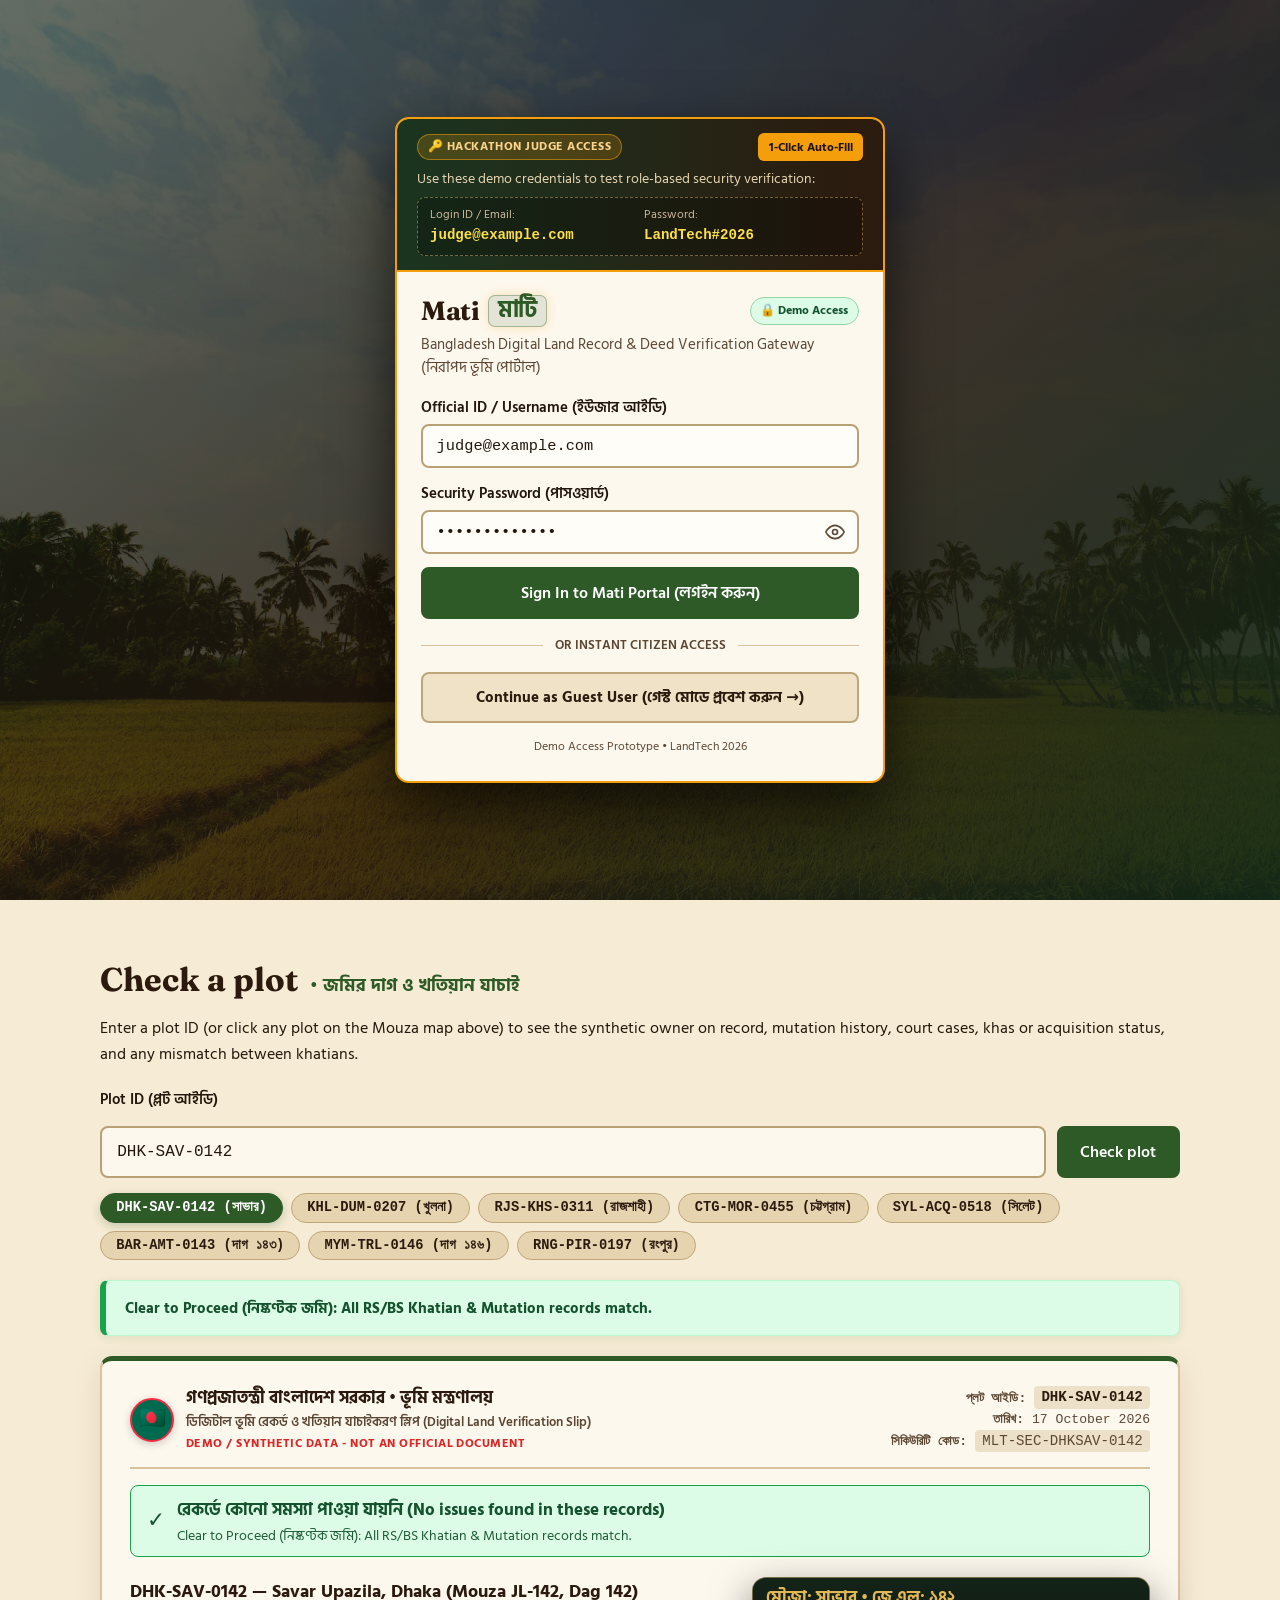
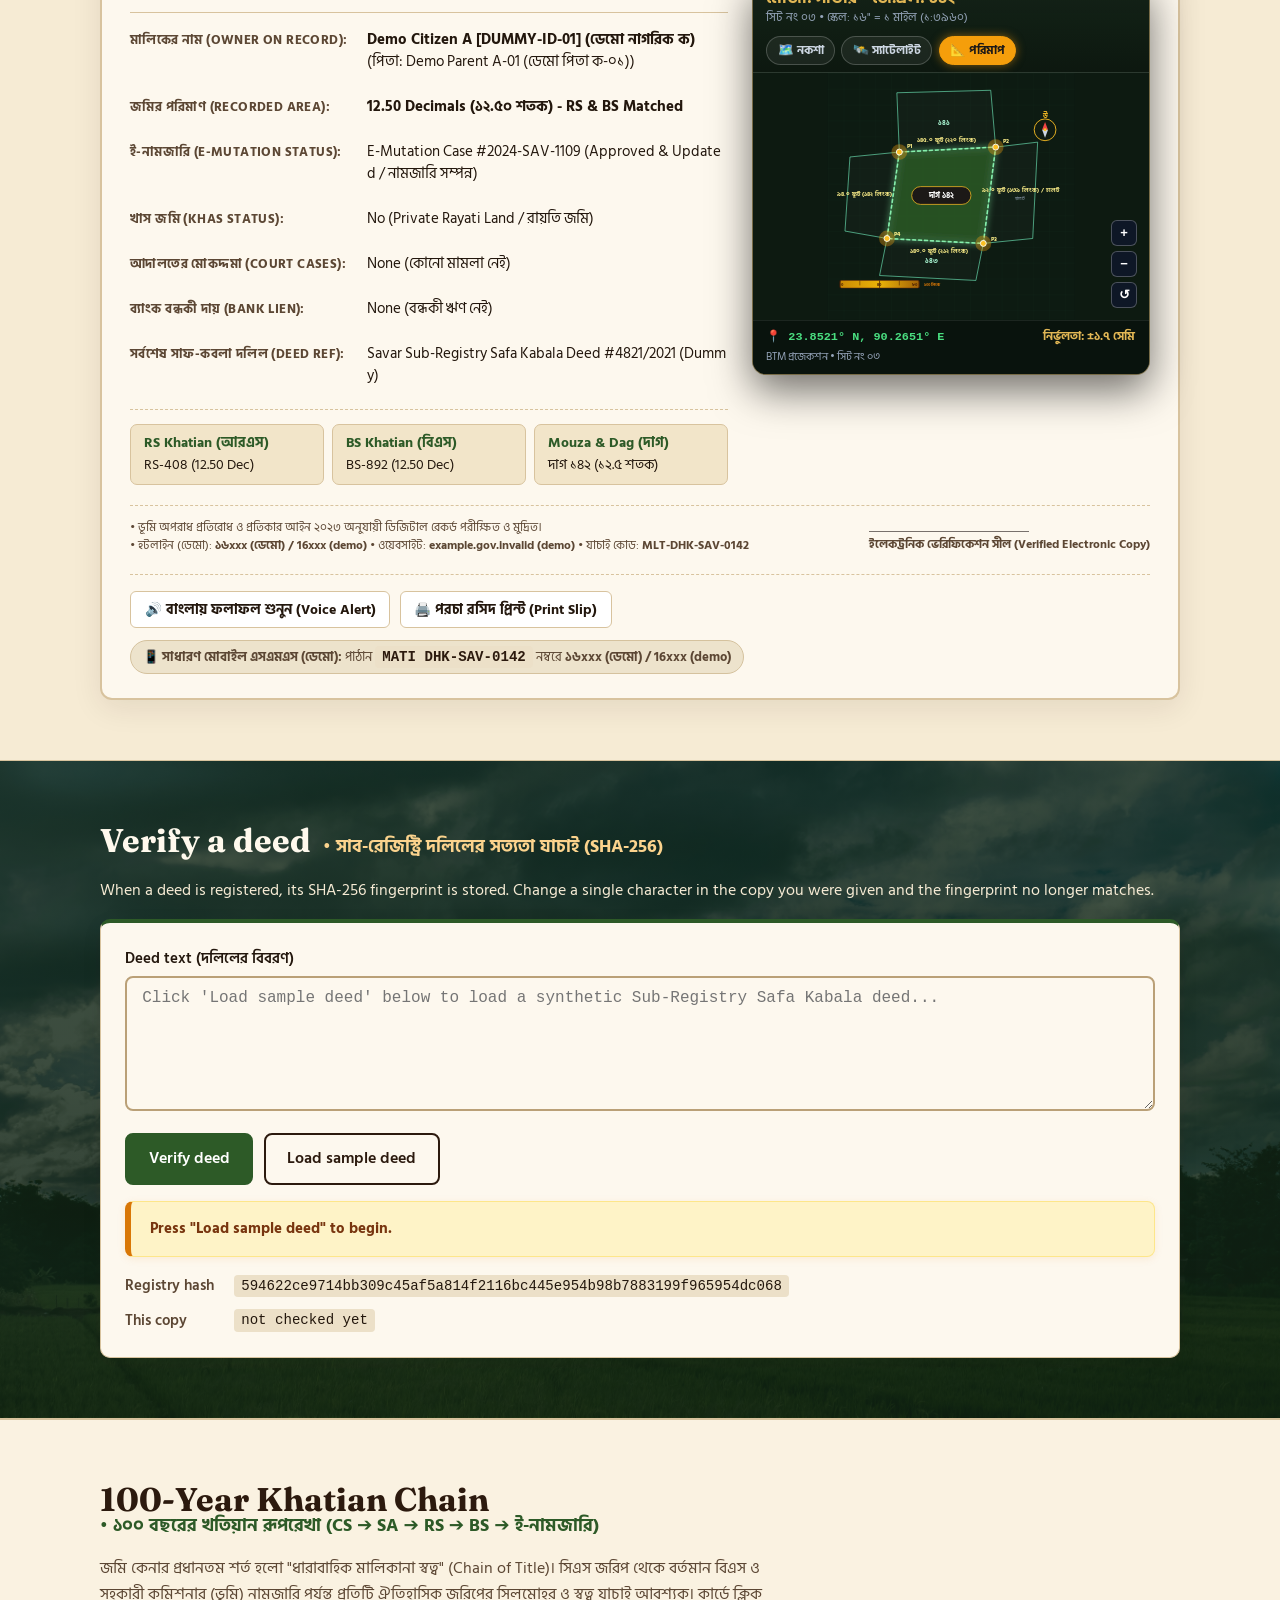
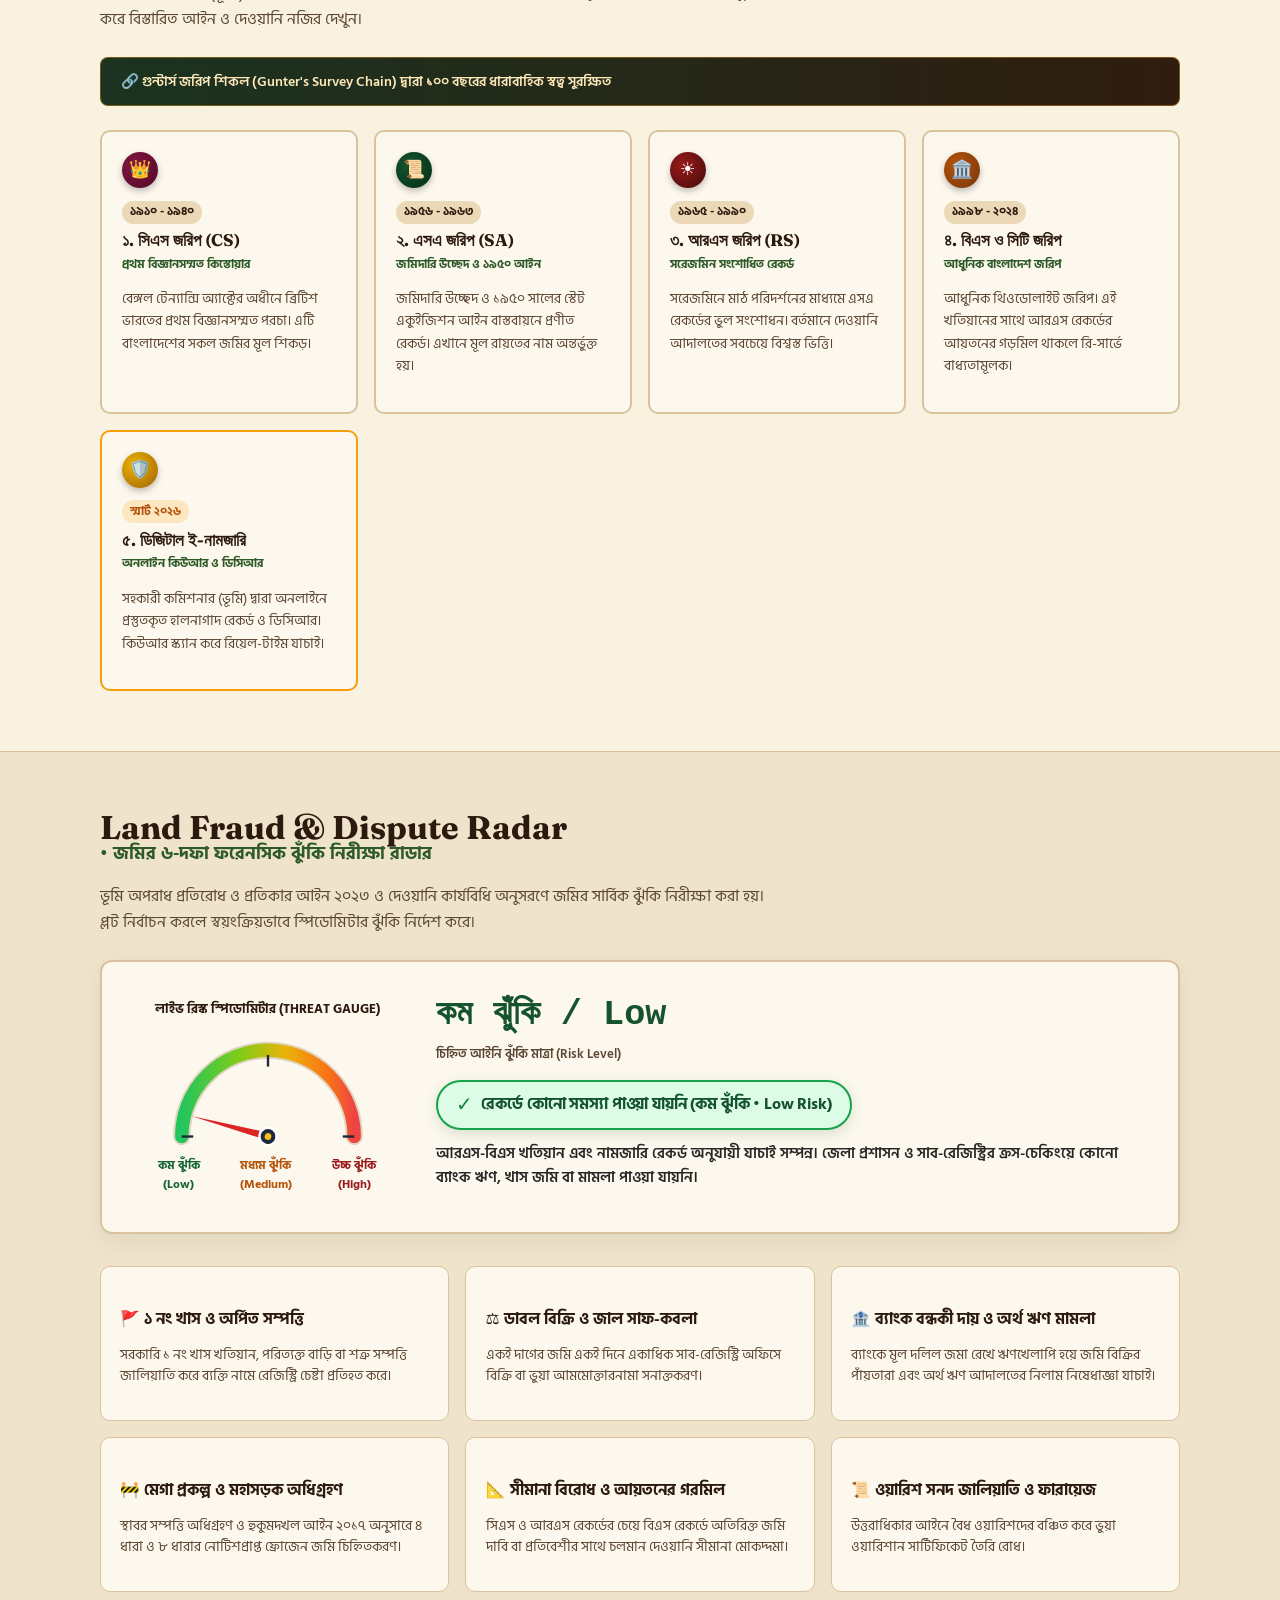
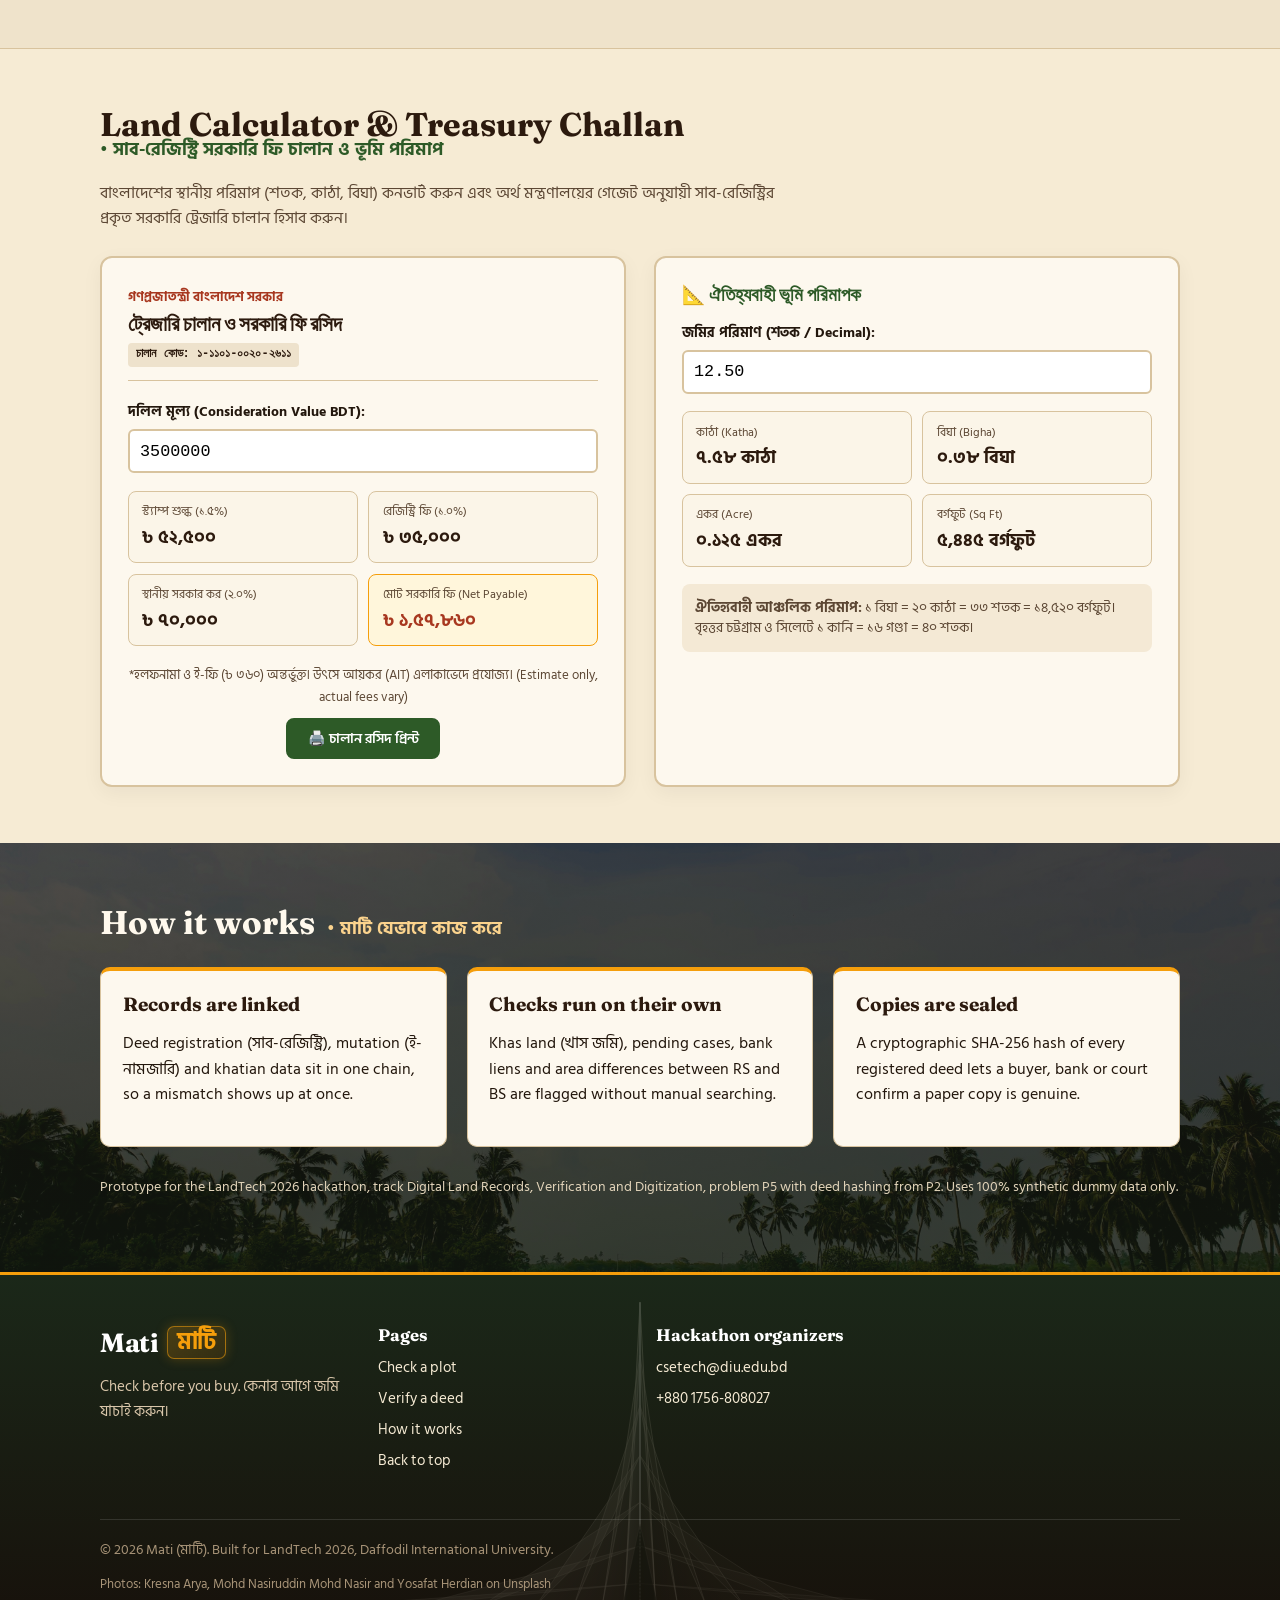
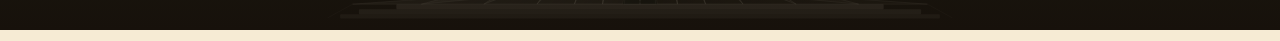
==== commit ace5418c: "feat(ui): add Jatiyo Sriti Shoudho silhouette architectural watermark to footer background" ====
--- a/index.html
+++ b/index.html
@@ -1211,14 +1211,47 @@
 
     /* Footer */
     footer {
+      position: relative;
+      overflow: hidden;
       background: linear-gradient(180deg, #1b2819 0%, #17110b 100%);
       color: #d9c6aa;
-      padding: 3rem 0 2rem;
+      padding: 3.2rem 0 2.2rem;
       font-size: 0.95rem;
       border-top: 3px solid var(--bd-gold);
     }
 
+    /* Jatiyo Sriti Shoudho (National Martyrs' Memorial) Architectural Silhouette Watermark */
+    .footer-watermark {
+      position: absolute;
+      bottom: 0;
+      left: 50%;
+      transform: translateX(-50%);
+      width: min(820px, 94vw);
+      height: 100%;
+      pointer-events: none;
+      user-select: none;
+      z-index: 1;
+      opacity: 0.18;
+      display: flex;
+      align-items: flex-end;
+      justify-content: center;
+      transition: opacity 0.3s ease;
+    }
+
+    footer:hover .footer-watermark {
+      opacity: 0.26;
+    }
+
+    .footer-watermark svg {
+      width: 100%;
+      height: auto;
+      max-height: 95%;
+      display: block;
+    }
+
     footer .wrap {
+      position: relative;
+      z-index: 2;
       display: grid;
       grid-template-columns: repeat(auto-fit, minmax(200px, 1fr));
       gap: 2rem;
@@ -3578,6 +3611,75 @@
   </main>
 
   <footer id="contact">
+    <!-- Jatiyo Sriti Shoudho (National Martyrs' Memorial) Architectural Silhouette Watermark -->
+    <div class="footer-watermark" aria-hidden="true">
+      <svg viewBox="0 0 1000 540" fill="none" xmlns="http://www.w3.org/2000/svg" preserveAspectRatio="xMidYMax meet">
+        <defs>
+          <!-- Gradients for realistic architectural lighting -->
+          <linearGradient id="ftLightFacet" x1="0%" y1="0%" x2="100%" y2="100%">
+            <stop offset="0%" stop-color="#fff4df" stop-opacity="0.32" />
+            <stop offset="100%" stop-color="#fff4df" stop-opacity="0.10" />
+          </linearGradient>
+          <linearGradient id="ftShadeFacet" x1="100%" y1="0%" x2="0%" y2="100%">
+            <stop offset="0%" stop-color="#dfd2b5" stop-opacity="0.20" />
+            <stop offset="100%" stop-color="#dfd2b5" stop-opacity="0.05" />
+          </linearGradient>
+          <linearGradient id="ftSpireLight" x1="0%" y1="0%" x2="100%" y2="100%">
+            <stop offset="0%" stop-color="#ffffff" stop-opacity="0.45" />
+            <stop offset="100%" stop-color="#fff4df" stop-opacity="0.18" />
+          </linearGradient>
+          <linearGradient id="ftSpireShade" x1="100%" y1="0%" x2="0%" y2="100%">
+            <stop offset="0%" stop-color="#fff4df" stop-opacity="0.30" />
+            <stop offset="100%" stop-color="#dfd2b5" stop-opacity="0.10" />
+          </linearGradient>
+        </defs>
+
+        <!-- Stepped Plinth / Reflection Pool Base Terraces -->
+        <rect x="20" y="514" width="960" height="7" rx="1.5" fill="rgba(255, 244, 223, 0.22)" />
+        <rect x="50" y="506" width="900" height="8" rx="1.5" fill="rgba(255, 244, 223, 0.30)" />
+        <rect x="110" y="498" width="780" height="8" rx="1.5" fill="rgba(255, 244, 223, 0.40)" />
+
+        <!-- Pair 7 (Outermost Wings, Lowest Apex) -->
+        <polygon points="500,465 40,498 150,498" fill="url(#ftLightFacet)" stroke="rgba(255, 244, 223, 0.35)" stroke-width="1.2" />
+        <polygon points="500,465 960,498 850,498" fill="url(#ftShadeFacet)" stroke="rgba(255, 244, 223, 0.35)" stroke-width="1.2" />
+
+        <!-- Pair 6 -->
+        <polygon points="500,405 150,498 250,498" fill="url(#ftLightFacet)" stroke="rgba(255, 244, 223, 0.40)" stroke-width="1.2" />
+        <polygon points="500,405 850,498 750,498" fill="url(#ftShadeFacet)" stroke="rgba(255, 244, 223, 0.40)" stroke-width="1.2" />
+
+        <!-- Pair 5 -->
+        <polygon points="500,335 250,498 335,498" fill="url(#ftLightFacet)" stroke="rgba(255, 244, 223, 0.45)" stroke-width="1.2" />
+        <polygon points="500,335 750,498 665,498" fill="url(#ftShadeFacet)" stroke="rgba(255, 244, 223, 0.45)" stroke-width="1.2" />
+
+        <!-- Pair 4 -->
+        <polygon points="500,260 335,498 395,498" fill="url(#ftLightFacet)" stroke="rgba(255, 244, 223, 0.50)" stroke-width="1.3" />
+        <polygon points="500,260 665,498 605,498" fill="url(#ftShadeFacet)" stroke="rgba(255, 244, 223, 0.50)" stroke-width="1.3" />
+
+        <!-- Pair 3 -->
+        <polygon points="500,180 395,498 440,498" fill="url(#ftLightFacet)" stroke="rgba(255, 244, 223, 0.55)" stroke-width="1.3" />
+        <polygon points="500,180 605,498 560,498" fill="url(#ftShadeFacet)" stroke="rgba(255, 244, 223, 0.55)" stroke-width="1.3" />
+
+        <!-- Pair 2 -->
+        <polygon points="500,100 440,498 475,498" fill="url(#ftLightFacet)" stroke="rgba(255, 244, 223, 0.60)" stroke-width="1.4" />
+        <polygon points="500,100 560,498 525,498" fill="url(#ftShadeFacet)" stroke="rgba(255, 244, 223, 0.60)" stroke-width="1.4" />
+
+        <!-- Pair 1 (Central Spire - Highest Apex) -->
+        <polygon points="500,15 475,498 500,498" fill="url(#ftSpireLight)" stroke="rgba(255, 244, 223, 0.75)" stroke-width="1.5" />
+        <polygon points="500,15 525,498 500,498" fill="url(#ftSpireShade)" stroke="rgba(255, 244, 223, 0.75)" stroke-width="1.5" />
+
+        <!-- Central Arch Opening Shadow (Architectural Depth) -->
+        <polygon points="500,370 472,498 528,498" fill="rgba(10, 20, 12, 0.75)" stroke="rgba(255, 244, 223, 0.3)" stroke-width="1" />
+
+        <!-- Central Vertical Spine Ridge Line -->
+        <line x1="500" y1="15" x2="500" y2="370" stroke="rgba(255, 255, 255, 0.95)" stroke-width="2" />
+        <line x1="500" y1="370" x2="500" y2="498" stroke="rgba(255, 255, 255, 0.4)" stroke-width="1.2" stroke-dasharray="3,3" />
+
+        <!-- Subtle Horizon Perspective Ground Radiations -->
+        <line x1="40" y1="498" x2="0" y2="520" stroke="rgba(255, 244, 223, 0.2)" stroke-width="1" />
+        <line x1="960" y1="498" x2="1000" y2="520" stroke="rgba(255, 244, 223, 0.2)" stroke-width="1" />
+      </svg>
+    </div>
+
     <div class="wrap">
       <div>
         <a class="logo" href="#top">Mati <span lang="bn">মাটি</span></a>
